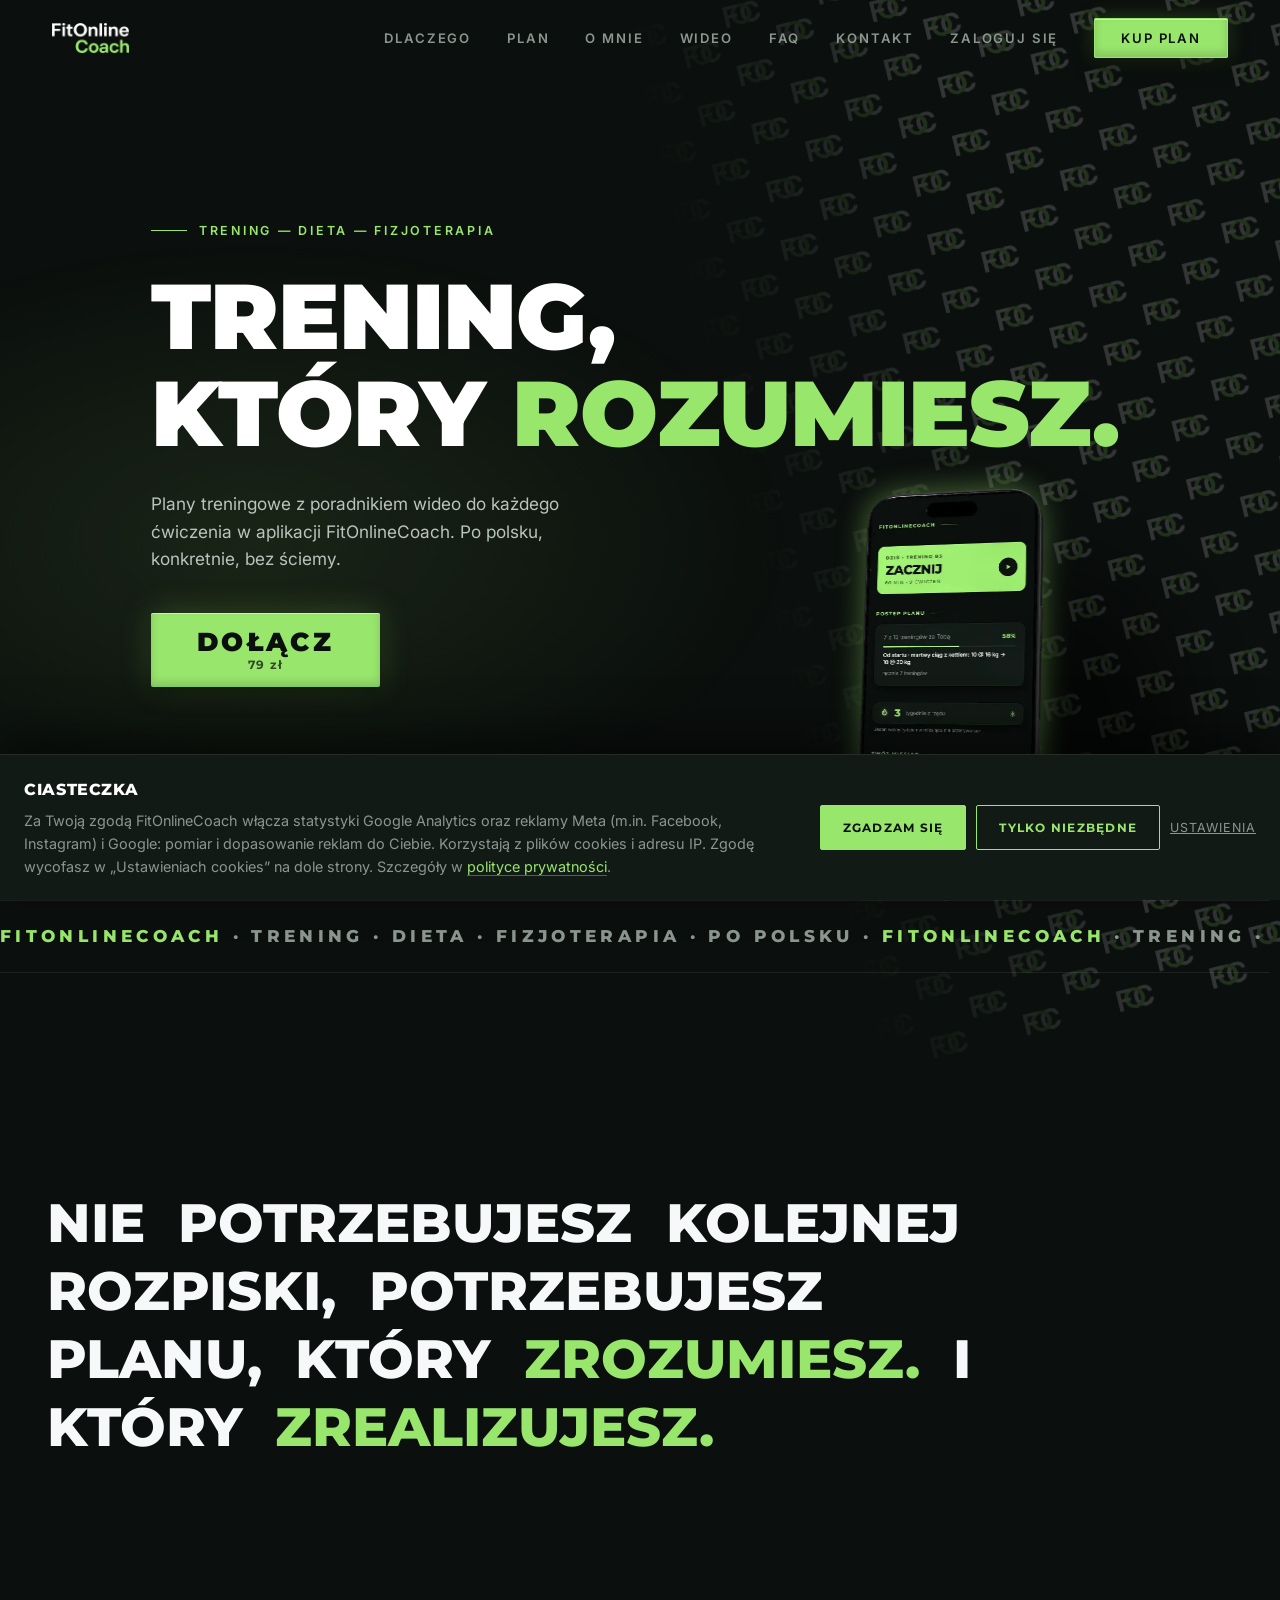
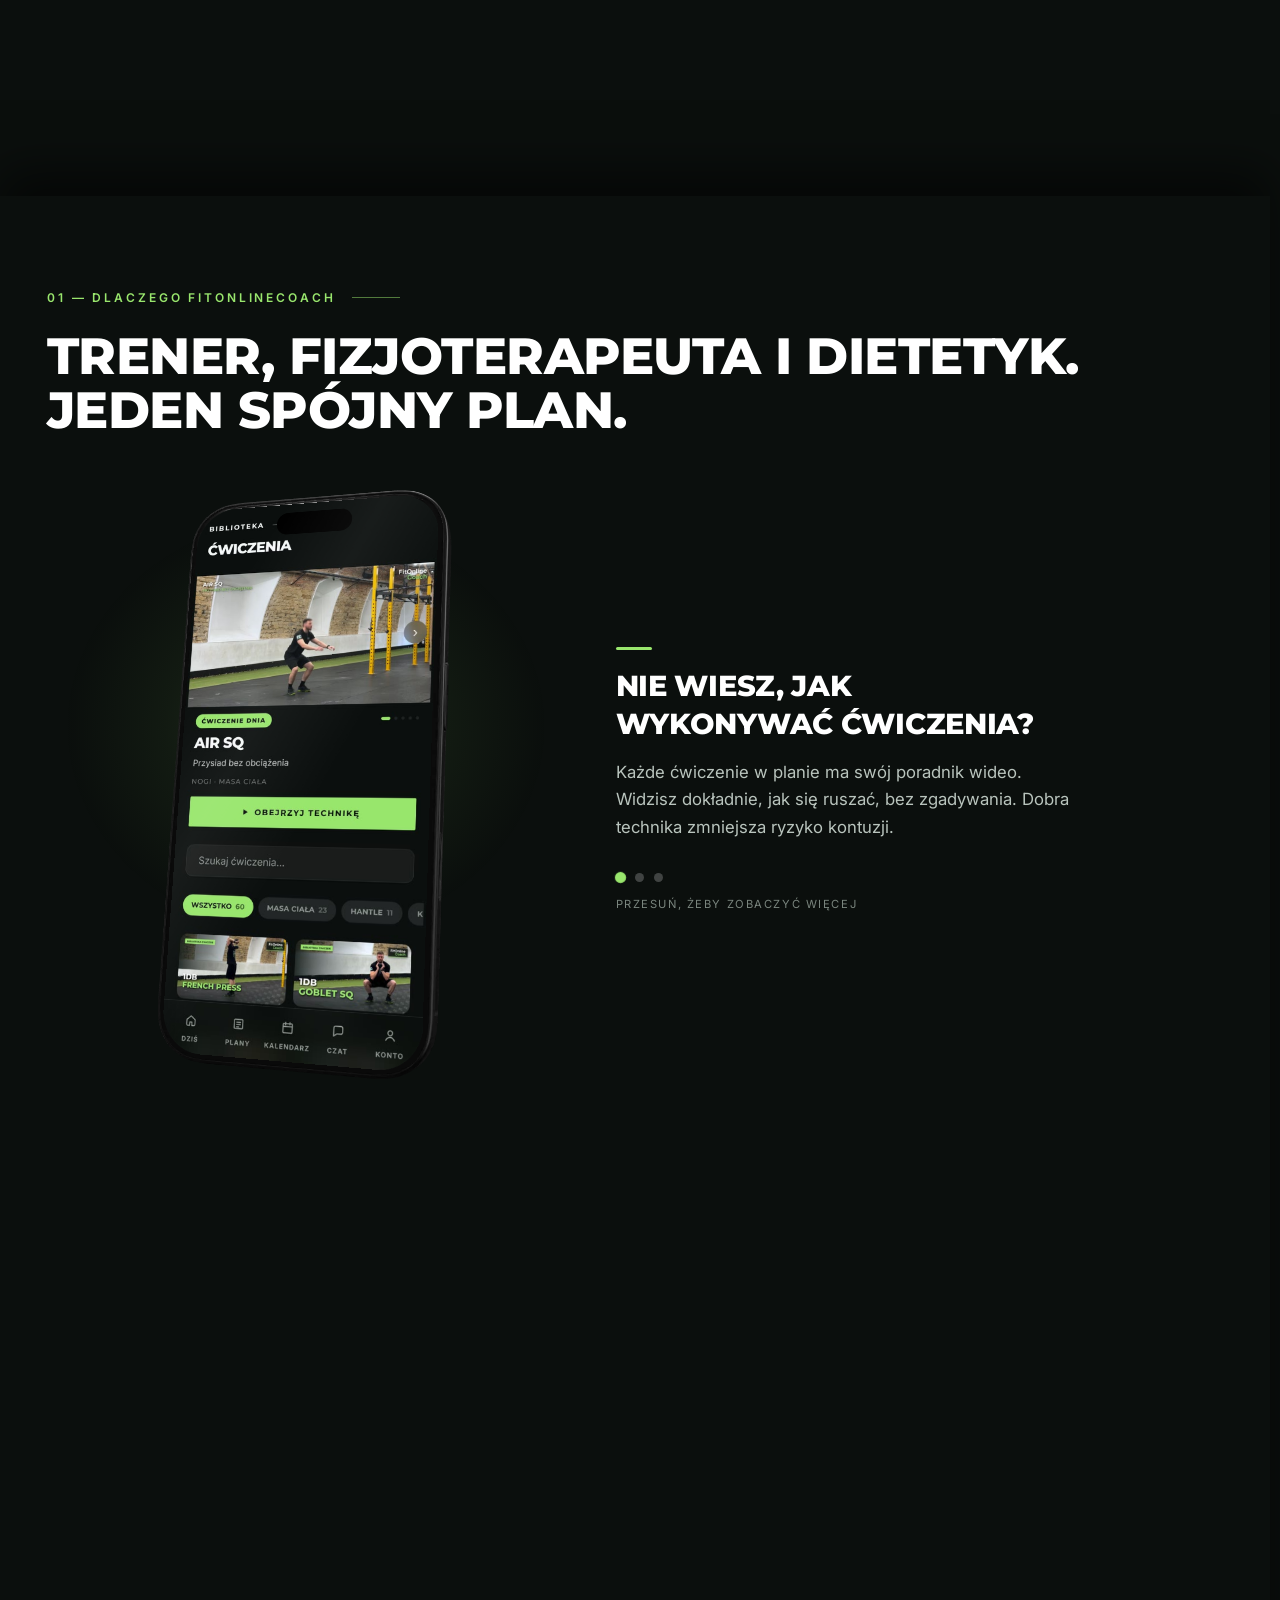
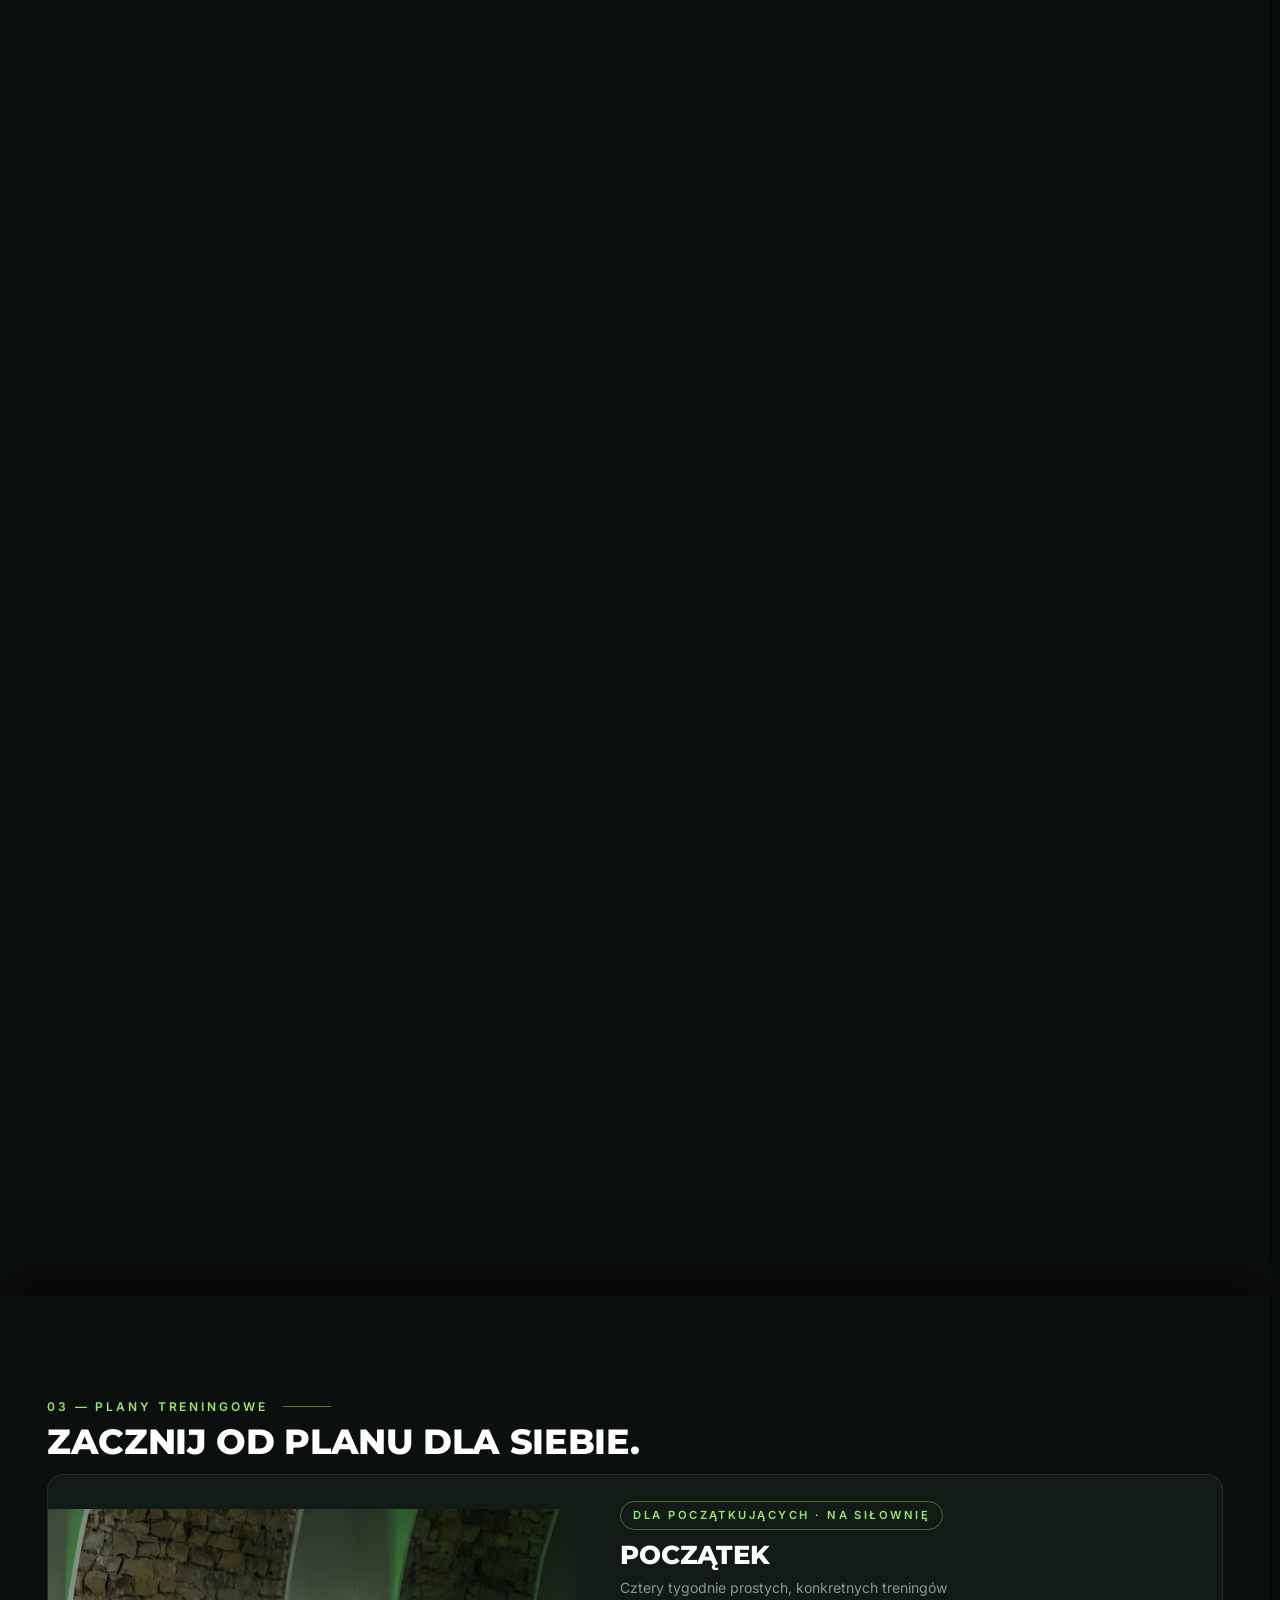
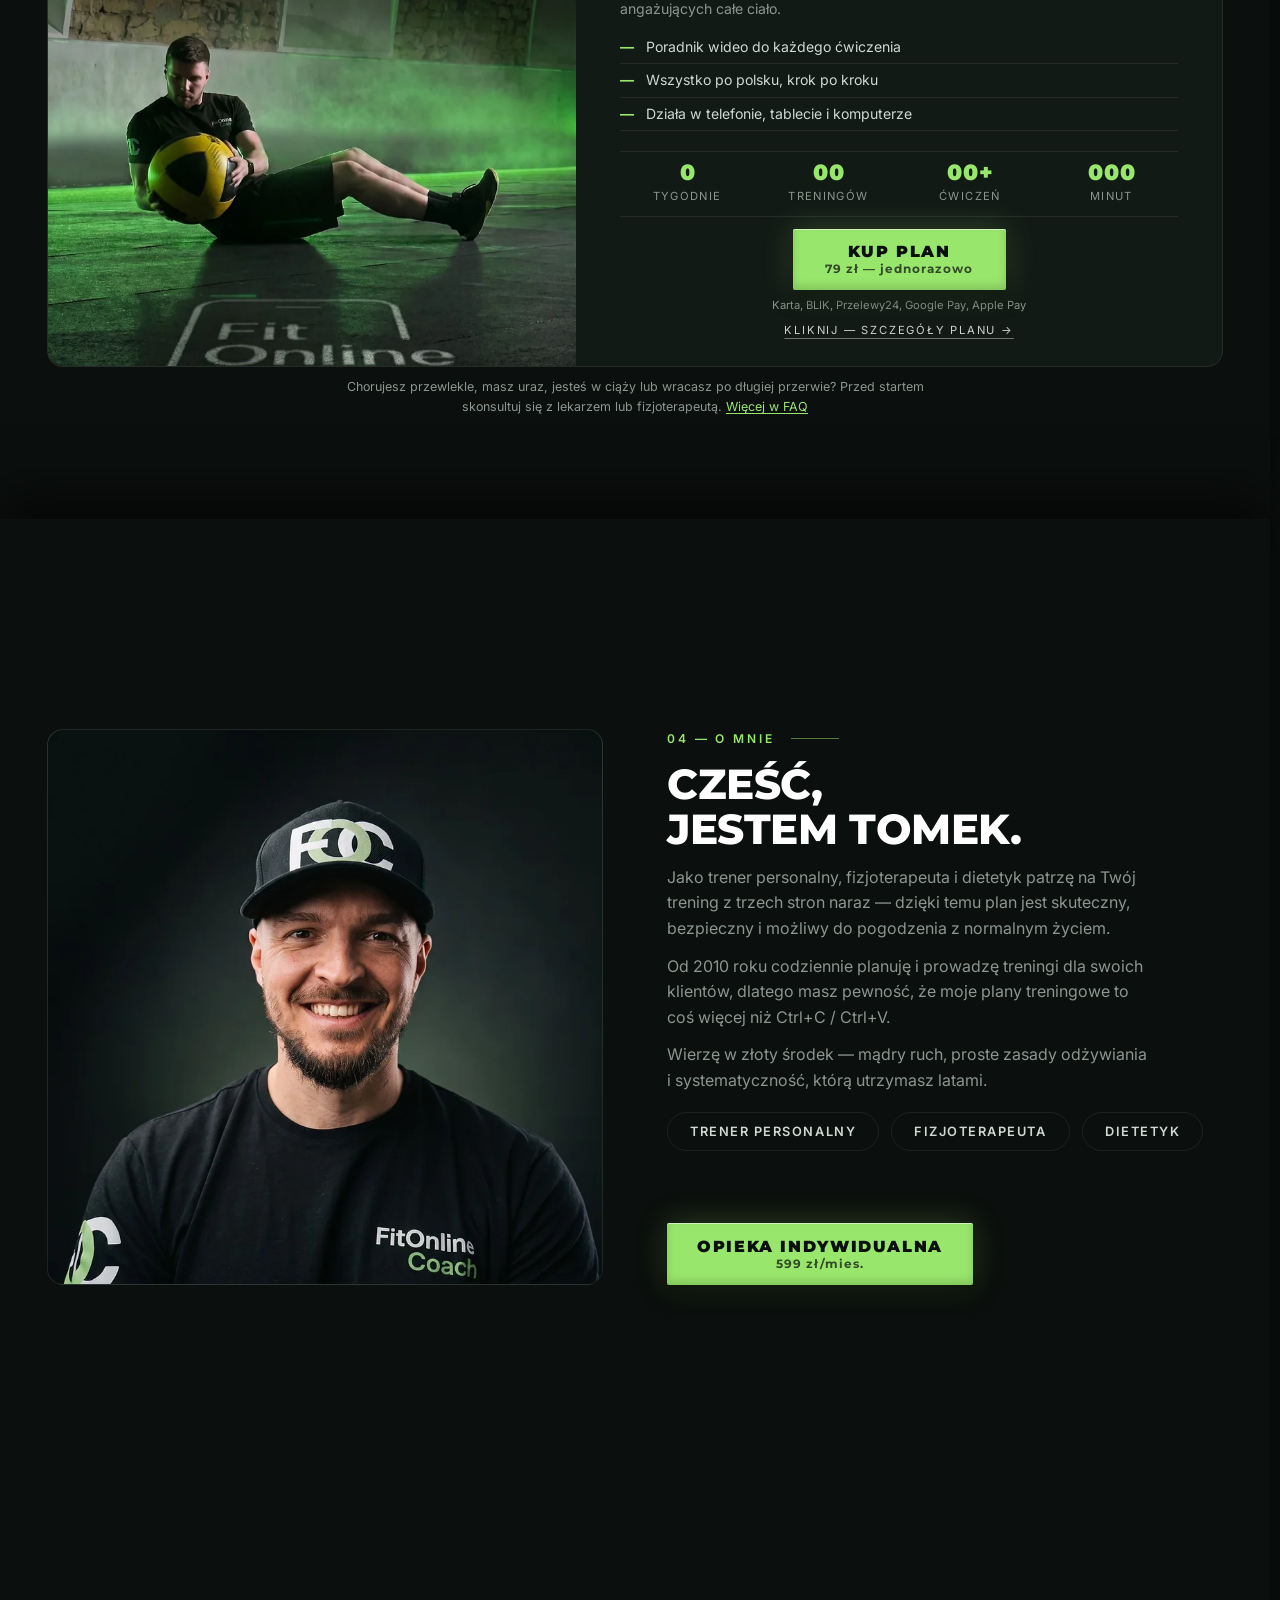
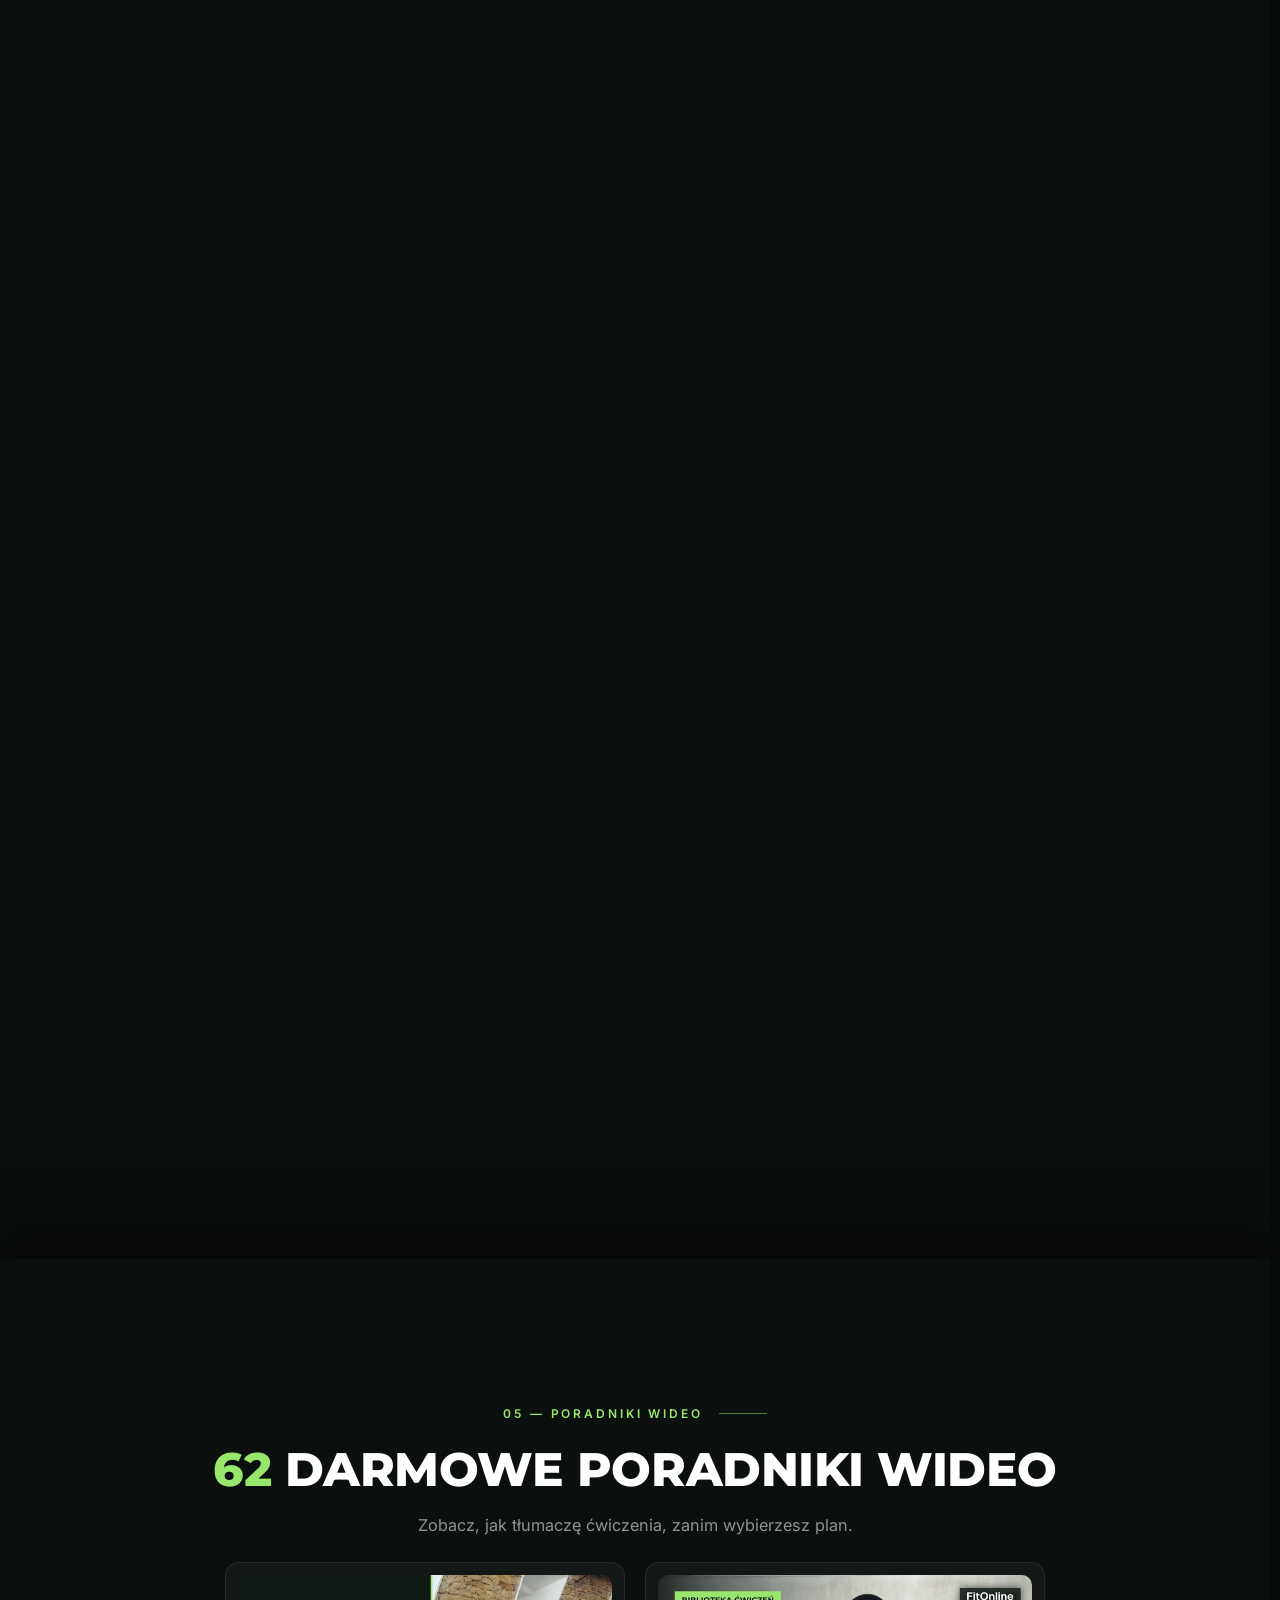
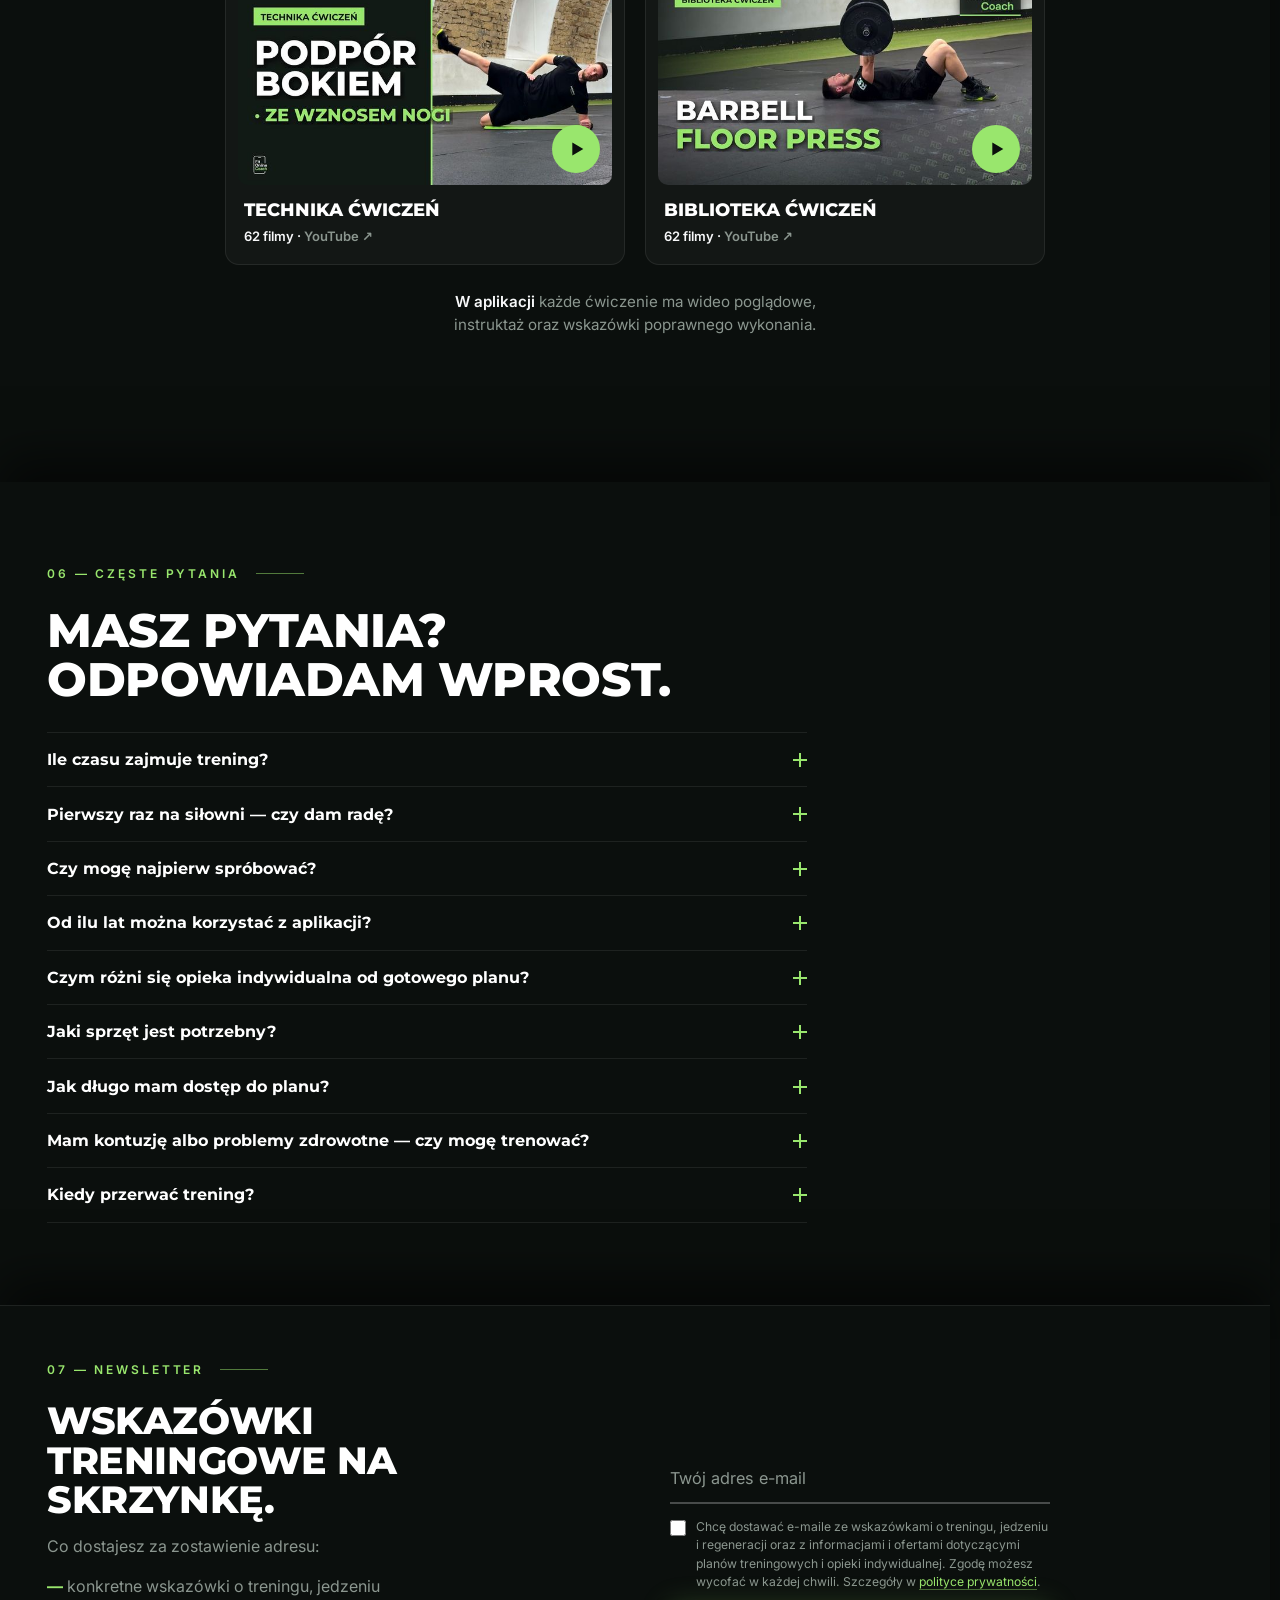
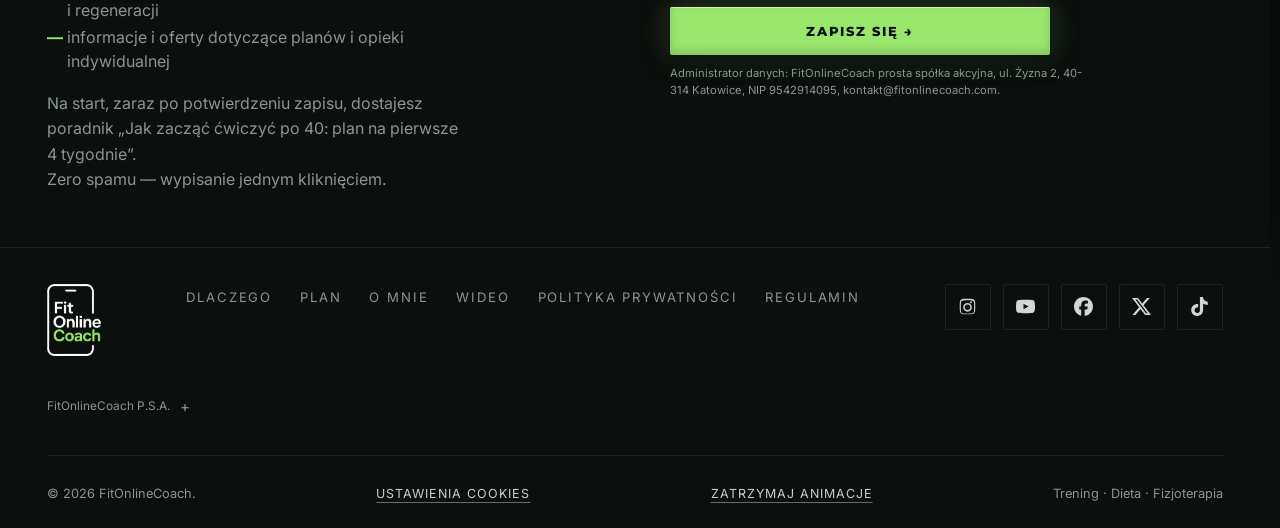
==== index.html @ 40cfc7f6 "W1+T2 (niewidoczne): lżejsze obrazy z tym samym wyglądem + okno zgód cookies dla czytników ekranu (r" ====
<!DOCTYPE html>
<html lang="pl">
<head>
<meta charset="UTF-8">
<meta name="viewport" content="width=device-width, initial-scale=1.0">
<style id="ochronaRamki">html{display:none}</style>
<noscript><style>html{display:block}.rv,.stp{opacity:1!important;transform:none!important}</style></noscript>
<script>
  (function () {
    if (self === top) {
      var s = document.getElementById('ochronaRamki');
      if (s) s.parentNode.removeChild(s);
      return;
    }
    try { top.location = self.location; } catch (e) {   }
  })();
</script>
<script>
  window.FOC_MARKETING = {
    metaPixelId: '2669627443493048',
    googleAdsId: 'AW-18548540062',
    ga4Id: 'G-KMY9H2GVKM',
    adsKonwersje: { poczatek: '', indywidualny: '', dolacz: '' }
  };
  window.FOC_NEWSLETTER = { action: 'https://assets.mailerlite.com/jsonp/796687/forms/194586683979597714/subscribe' };
  window.dataLayer = window.dataLayer || [];
  function gtag() { dataLayer.push(arguments); }
  gtag('consent', 'default', {
    ad_storage: 'denied', ad_user_data: 'denied', ad_personalization: 'denied',
    analytics_storage: 'denied', functionality_storage: 'granted', security_storage: 'granted',
    wait_for_update: 500
  });
</script>

<script>
  window.FOC_3D = !/[?&]3d=0(&|$)/.test(location.search);
</script>
<title>Plany treningowe online z wideo po polsku — FitOnlineCoach</title>
<meta name="description" content="Plany treningowe online z wideo po polsku — FitOnlineCoach - Trening, dieta, fizjoterapia. Trening do domu i na siłownię. Dla początkujących i średnio zaawansowanych.">

<link rel="canonical" href="https://fitonlinecoach.com/">
<meta name="robots" content="index, follow">
<meta name="theme-color" content="#121A16">
<meta name="author" content="Tomasz Wiesner">

<meta property="og:type" content="website">
<meta property="og:site_name" content="FitOnlineCoach">
<meta property="og:locale" content="pl_PL">
<meta property="og:url" content="https://fitonlinecoach.com/">
<meta property="og:title" content="FitOnlineCoach — trening, który rozumiesz">
<meta property="og:description" content="Plany treningowe online z wideo po polsku — FitOnlineCoach - Trening, dieta, fizjoterapia. Trening do domu i na siłownię. Dla początkujących i średnio zaawansowanych.">
<meta property="og:image" content="https://fitonlinecoach.com/assets/og-image.jpg">
<meta property="og:image:width" content="1200">
<meta property="og:image:height" content="630">
<meta property="og:image:alt" content="FitOnlineCoach — plany treningowe z poradnikiem wideo">

<meta name="twitter:card" content="summary_large_image">
<meta name="twitter:title" content="FitOnlineCoach — trening, który rozumiesz">
<meta name="twitter:description" content="Plany treningowe online z wideo po polsku — FitOnlineCoach - Trening, dieta, fizjoterapia. Trening do domu i na siłownię. Dla początkujących i średnio zaawansowanych.">
<meta name="twitter:image" content="https://fitonlinecoach.com/assets/og-image.jpg">

<link rel="preload" href="assets/fonts/Montserrat-VF.woff2" as="font" type="font/woff2" crossorigin>
<link rel="preload" href="assets/fonts/Inter-VF.woff2" as="font" type="font/woff2" crossorigin>
<link rel="icon" type="image/png" sizes="32x32" href="assets/favicon-32.png">
<link rel="icon" type="image/png" sizes="16x16" href="assets/favicon-16.png">
<link rel="icon" type="image/png" sizes="48x48" href="assets/favicon-48.png">
<link rel="apple-touch-icon" sizes="180x180" href="assets/apple-touch-icon-180.png">
<style>
  @font-face{font-family:'Montserrat';src:url('assets/fonts/Montserrat-VF.woff2') format('woff2');
    font-weight:100 900;font-style:normal;font-display:swap}
  @font-face{font-family:'Inter';src:url('assets/fonts/Inter-VF.woff2') format('woff2');
    font-weight:100 900;font-style:normal;font-display:swap}
  :root{
    --lime:#99E66D;
    --black:#0B0F0D;
    --graphite:#121A16;
    --graphite-2:#1B2620;
    --line:rgba(255,255,255,.08);
    --text:#F7F8F9;
    --muted:#8B968F;
  }
  *{margin:0;padding:0;box-sizing:border-box}
  html{scroll-behavior:smooth}
  body{font-family:'Inter',system-ui,sans-serif;background:var(--black);color:var(--text);line-height:1.6;overflow-x:hidden}
  ::selection{background:var(--lime);color:var(--black)}
  ::-webkit-scrollbar{width:10px}
  ::-webkit-scrollbar-track{background:var(--black)}
  ::-webkit-scrollbar-thumb{background:var(--graphite-2);border-radius:99px}
  ::-webkit-scrollbar-thumb:hover{background:var(--lime)}
  h1,h2,h3{font-family:'Montserrat',sans-serif;font-weight:800;line-height:1.05;text-transform:uppercase;letter-spacing:-.01em}
  img,video{max-width:100%;display:block}
  img{height:auto}
  a{color:inherit;text-decoration:none}
  :focus-visible{outline:2px solid var(--lime);outline-offset:3px}
  main:focus{outline:none}
  .wrap{max-width:1240px;margin:0 auto;padding:0 32px}


  .cc{position:fixed;left:0;right:0;bottom:0;z-index:1100;background:var(--graphite);
    border-top:1px solid var(--line);padding:22px 24px;display:none;
    max-height:88vh;overflow-y:auto;-webkit-overflow-scrolling:touch;overscroll-behavior:contain;
    box-shadow:0 -18px 50px rgba(0,0,0,.5)}
  .cc.show{display:block;animation:fadeUp .45s forwards}
  .cc-in{max-width:1240px;margin:0 auto;display:flex;gap:26px;align-items:center;flex-wrap:wrap}
  .cc-txt{flex:1 1 420px;min-width:0}
  .cc-txt b{display:block;font-family:'Montserrat',sans-serif;font-weight:800;font-size:1rem;
    text-transform:uppercase;letter-spacing:.04em;color:#fff;margin-bottom:6px}
  .cc-txt p{color:var(--muted);font-size:.9rem;line-height:1.6;margin:0}
  .cc-txt a{color:var(--lime);border-bottom:1px solid rgba(153,230,109,.4)}
  .cc-btns{display:flex;gap:10px;flex-wrap:wrap;align-items:center}
  .cc-btn{font-family:'Montserrat',sans-serif;font-weight:700;font-size:.78rem;letter-spacing:.1em;
    text-transform:uppercase;padding:14px 22px;border-radius:2px;cursor:pointer;border:1px solid var(--lime);
    background:transparent;color:var(--lime);transition:.2s;white-space:nowrap}
  .cc-btn:hover{background:rgba(153,230,109,.12)}
  .cc-btn.primary{background:var(--lime);color:var(--black)}
  .cc-btn.primary:hover{box-shadow:0 0 24px rgba(153,230,109,.4)}
  .cc-link{background:none;border:0;color:var(--muted);font-family:inherit;font-size:.78rem;
    letter-spacing:.08em;text-transform:uppercase;cursor:pointer;text-decoration:underline}
  .cc-link:hover{color:var(--lime)}
  #ccReopen,#ccSettings,#ruchBtn{padding-block:15px;margin-block:-15px}
  .cc-opts{display:none;width:100%;border-top:1px solid var(--line);margin-top:18px;padding-top:18px;gap:14px;
    flex-direction:column}
  .cc-opts.show{display:flex}
  .cc-opt{display:flex;gap:14px;align-items:flex-start}
  .cc-opt[hidden]{display:none}
  .cc-opt input{flex:0 0 auto;margin-top:4px;width:18px;height:18px;accent-color:var(--lime);cursor:pointer}
  .cc-opt label{cursor:pointer}
  .cc-opt b{display:block;font-size:.85rem;color:#fff;font-weight:600;margin-bottom:2px}
  .cc-opt span{font-size:.82rem;color:var(--muted);line-height:1.5}
  .cc-opt.locked input{opacity:.5;cursor:not-allowed}
  .cc-opt a{display:inline-block;padding:13px 0;margin:-13px 0;color:var(--lime);text-decoration:underline;text-underline-offset:3px}
  @media(max-width:700px){
    .cc{top:76px;bottom:auto;padding:14px 16px 18px;max-height:calc(70vh - 76px);max-height:calc(70svh - 76px);
      border-top:0;border-bottom:1px solid var(--line);box-shadow:0 18px 50px rgba(0,0,0,.5)}
    .cc:has(.cc-opts.show){max-height:calc(100vh - 76px);max-height:calc(100svh - 76px)}
    .cc-in{gap:12px}
    .cc-txt b{float:left;font-size:.9rem;line-height:1.6;margin:0 .45em 0 0}
    .cc-txt a{border-bottom:0;text-decoration:underline;text-decoration-color:rgba(153,230,109,.4);text-underline-offset:3px;
      padding:13px 0;margin:-13px 0}
    .cc-btns{width:100%;gap:0 8px;align-items:stretch}
    .cc-btn{flex:1 1 0;min-width:0;min-height:44px;padding:14px 6px;letter-spacing:.05em;white-space:normal;text-align:center}
    .cc-in > .cc-btns::after{content:'';flex:0 0 100%;order:1}
    #ccSettings{order:2;padding:11px 0 18px;margin:0 0 -18px}
    .cc-opts > .cc-btns{position:sticky;bottom:-18px;background:var(--graphite);padding:12px 0 18px;margin:-12px 0 -18px}
    .cc-in:has(.cc-opts:not(.show)) > .cc-btns{position:sticky;bottom:-18px;background:var(--graphite);padding:12px 0 18px;margin:-12px 0 -18px}
  }

  .progress{position:fixed;top:0;left:0;height:3px;width:0;background:var(--lime);z-index:100;box-shadow:0 0 12px rgba(153,230,109,.6)}
  @supports (animation-timeline:scroll()){.progress{animation:pasek linear both;animation-timeline:scroll(root)}}
  @keyframes pasek{from{width:0}to{width:100%}}

  header{position:fixed;top:0;left:0;right:0;z-index:90;transition:.35s;border-bottom:1px solid transparent}
  header.scrolled{background:rgba(7,9,8,.82);border-bottom-color:var(--line)}
  header::before{content:"";position:absolute;inset:0;z-index:-1;pointer-events:none;transition:inherit}
  header.scrolled::before{backdrop-filter:blur(14px);-webkit-backdrop-filter:blur(14px)}
  nav{display:flex;align-items:center;justify-content:space-between;height:76px}
  .logo img{height:30px;width:auto}
  .nav-links{display:flex;gap:36px;align-items:center;list-style:none}
  .nav-links a{font-size:.82rem;font-weight:600;letter-spacing:.14em;text-transform:uppercase;color:var(--muted);transition:.2s}
  .nav-links a:hover{color:var(--lime)}
  .nav-cta{background:var(--lime);border:1px solid var(--lime);color:var(--black)!important;padding:11px 26px;border-radius:2px;transition:.25s!important}
  .nav-cta:hover{background:var(--lime);color:var(--black)!important}
  @media(min-width:981px) and (max-width:1100px){.nav-links{gap:20px}}
  .burger{display:none;background:none;border:0;cursor:pointer;padding:8px;z-index:95}
  .burger span{display:block;width:26px;height:2px;background:#fff;margin:6px 0;transition:.3s}
  .burger.open span:nth-child(1){transform:translateY(8px) rotate(45deg)}
  .burger.open span:nth-child(2){opacity:0}
  .burger.open span:nth-child(3){transform:translateY(-8px) rotate(-45deg)}
  .logo,.burger,.nav-links a,.foot-links a,.faq-item summary{position:relative}
  .logo::before,.burger::before,.nav-links a::before,.foot-links a::before,.faq-item summary::before{content:"";position:absolute;
    inset:calc(50% - 23px)}
  .faq-item summary::before{z-index:1}

  .hero{position:relative;height:100vh;min-height:640px;display:flex;align-items:center;overflow:hidden}
  @media(min-width:981px) and (max-height:700px){
    .hero{height:auto;min-height:100vh;align-items:flex-start;padding-top:88px;padding-bottom:96px}
  }
  .hero::after{content:"";position:absolute;inset:0;z-index:1;
    background:radial-gradient(900px 500px at 20% 60%,rgba(153,230,109,.10),transparent 60%)}
  .hero-content{position:relative;z-index:2;will-change:transform,opacity}
  .hero-phone{position:absolute;left:0;top:0;z-index:1;pointer-events:none;will-change:transform;transform-origin:0 0}
  @supports (animation-timeline: scroll()) and (animation-range: 0px 1px) {
    @media (prefers-reduced-motion: no-preference) {
      .hero-phone.hp-css{animation-name:hpRuch;animation-timing-function:linear;animation-fill-mode:both;
        animation-timeline:scroll(root block);animation-range:0px var(--hp-droga)}
    }
  }
  .hero-phone::before{content:"";position:absolute;left:var(--pcx);top:var(--pcy);z-index:-1;
    width:calc(var(--pw) * 2.38);height:calc(var(--ph) * 1.32);transform:translate(-34%,-42%);border-radius:50%;
    pointer-events:none;opacity:var(--cien-tlo,0);
    background:radial-gradient(ellipse 50% 50% at 56% 52%,rgba(0,0,0,.98) 0%,rgba(0,0,0,.86) 30%,rgba(0,0,0,.58) 52%,rgba(0,0,0,.22) 72%,rgba(0,0,0,0) 88%);
    filter:blur(calc(var(--ph) * .049))}
  .hero-phone picture{display:contents}
  .hero-phone .fon-still,.hero-phone .gl3d{position:absolute;left:0;top:0;width:100%;height:100%;pointer-events:none}
  .hero-phone{--blask-img:linear-gradient(transparent,transparent)}
  .hero-phone .fon-blask{position:absolute;inset:0;pointer-events:none;filter:blur(calc(var(--blask,30px) / 2));opacity:0;transition:opacity .25s}
  .hero-phone .fon-blask i{position:absolute;inset:0;background:rgba(153,230,109,.42);
    -webkit-mask:var(--blask-img) center/100% 100% no-repeat;mask:var(--blask-img) center/100% 100% no-repeat}
  .hero-phone.blask-on .fon-blask{opacity:1}
  .hero-phone.gl-hero .fon-blask{opacity:0;transition:opacity 0s .2s}
  .hero-phone .fon-still{opacity:0}
  .hero-phone.blask-on .fon-still{opacity:1;transition:opacity .25s}
  .hero-phone .gl3d{opacity:0;transition:opacity .2s;filter:drop-shadow(0 0 var(--blask,30px) rgba(153,230,109,.42))}
  .hero-phone.gl-hero .gl3d{opacity:1}
  .hero-phone.gl-hero .fon-still{opacity:0;transition:opacity 0s .2s}
  .hero .eyebrow{display:inline-flex;align-items:center;gap:12px;font-size:.78rem;font-weight:600;
    letter-spacing:.22em;text-transform:uppercase;color:var(--lime);margin-bottom:28px;
    opacity:0;animation:fadeUp .8s .2s forwards}
  .hero .eyebrow::before{content:"";width:36px;height:1px;background:var(--lime)}
  .hero h1{font-size:clamp(2.6rem,7.2vw,6rem);font-weight:900;color:#fff;margin-bottom:28px}
  @media(max-width:400px){
    .hero h1{font-size:clamp(1.9rem,9.6vw,2.6rem)}
    .hero-content{min-width:0}
  }
  .hero h1 .w{display:inline-block;opacity:0;transform:translateY(40px);animation:wordUp .7s forwards}
  .hero h1 .outline{color:var(--lime)}
  .lead-omin{display:none}
  .hero p.lead{max-width:480px;color:#B9C4BD;font-size:1.08rem;margin-bottom:40px;
    opacity:0;animation:fadeUp .8s .3s forwards}
  .hero-actions{display:flex;flex-direction:column;align-items:flex-start;gap:0;
    opacity:0;animation:fadeUp .8s .45s forwards}
  @keyframes wordUp{to{opacity:1;transform:translateY(0)}}
  @keyframes fadeUp{from{opacity:0;transform:translateY(24px)}to{opacity:1;transform:translateY(0)}}
  .btn{display:inline-block;font-family:'Montserrat',sans-serif;font-weight:700;font-size:.85rem;
    letter-spacing:.12em;text-transform:uppercase;padding:18px 40px;border-radius:2px;cursor:pointer;transition:.25s;border:0}
  .btn-lime,.zapis button,.nav-cta{background:var(--lime);color:var(--black);-webkit-tap-highlight-color:transparent;
    --cien-w:inset 0 1px 0 rgba(255,255,255,.55),inset 0 -4px 8px rgba(11,15,13,.16);
    --poswiata:0 0 30px rgba(153,230,109,.26);--poswiata-hover:0 0 52px rgba(153,230,109,.36);
    --cien-z:0 8px 18px rgba(0,0,0,.5),var(--poswiata);box-shadow:var(--cien-w),var(--cien-z)}
  .nav-cta{--poswiata:0 0 20px rgba(153,230,109,.26);--poswiata-hover:0 0 34px rgba(153,230,109,.36)}
  @media (hover:hover) and (pointer:fine){
    .btn-lime:hover,.zapis button:hover,.nav-cta:hover{--cien-w:inset 0 1px 0 rgba(255,255,255,.6),inset 0 -4px 8px rgba(11,15,13,.16);
      --cien-z:0 12px 24px rgba(0,0,0,.55),var(--poswiata-hover)}
  }
  .btn-lime:active,.zapis button:active,.nav-cta:active{--cien-w:inset 0 1px 0 rgba(255,255,255,.3),inset 0 -1px 3px rgba(11,15,13,.28);
    --cien-z:0 3px 8px rgba(0,0,0,.45)}
  .btn-lime:focus-visible,.zapis button:focus-visible,.nav-cta:focus-visible{outline-color:#f7f8f9}
  @media (prefers-reduced-motion:no-preference){
    @media (hover:hover) and (pointer:fine){.btn-lime:hover,.zapis button:hover,.nav-cta:hover{translate:0 -2px}}
    .btn-lime:active,.zapis button:active,.nav-cta:active{translate:0 1px}
  }
  .btn-lime.rv{transition:opacity .9s cubic-bezier(.16,1,.3,1),transform .9s cubic-bezier(.16,1,.3,1),translate .25s,box-shadow .25s,background-color .25s}
  .btn-lime.rv4{transition-delay:.36s,.36s,0s,0s,0s}
  @supports (animation-timeline:scroll()){html.panele main > :not(:first-child) .btn-lime.rv{transition:translate .25s,box-shadow .25s,background-color .25s}}

  @keyframes obwPrzebieg{0%{opacity:0;transform:translate(-50%,-50%) rotate(0deg)}12%,88%{opacity:1}100%{opacity:0;transform:translate(-50%,-50%) rotate(360deg)}}
  @keyframes obwTwarz{0%,100%{opacity:0}12%,88%{opacity:1}}
  .obw{position:relative;overflow:hidden;isolation:isolate;--obw-pas:1px;--obw-rozmycie:1.5px;
    --obw-swiatlo:conic-gradient(rgba(153,230,109,0) 0deg 250deg,rgba(214,247,193,.7) 320deg,rgba(255,255,255,.92) 348deg,rgba(153,230,109,0) 360deg)}
  .obw::before,.obw::after{content:"";position:absolute;pointer-events:none;opacity:0}
  .obw::before{z-index:-2;left:50%;top:50%;width:200%;aspect-ratio:1;transform:translate(-50%,-50%);
    background:var(--obw-swiatlo);filter:blur(var(--obw-rozmycie))}
  .obw::after{z-index:-1;inset:var(--obw-pas);border-radius:1px;background:var(--lime);box-shadow:inset 0 -4px 8px rgba(11,15,13,.16)}
  .obw.disabled::before,.obw.disabled::after{display:none}
  @media (prefers-reduced-motion:no-preference) and (hover:hover) and (pointer:fine){
    html:not(:has(.cc.show)) .obw:hover::before{animation:obwPrzebieg 2.2s cubic-bezier(.4,0,.2,1) 1}
    html:not(:has(.cc.show)) .obw:hover::after{animation:obwTwarz 2.2s linear 1}
  }

  .plan-hint,.om-wiecej,#ccReopen,#ruchBtn{color:rgba(247,248,249,.82);text-decoration:underline;text-decoration-color:rgba(247,248,249,.4);
    text-decoration-thickness:1px;text-underline-offset:4px;cursor:pointer;transition:color .2s,text-decoration-color .2s;-webkit-tap-highlight-color:transparent}
  @media (hover:hover) and (pointer:fine){.plan-hint:hover,.om-wiecej:hover,#ccReopen:hover,#ruchBtn:hover{color:#f7f8f9;text-decoration-color:var(--lime)}}
  .plan-hint:focus-visible,.om-wiecej:focus-visible,#ccReopen:focus-visible,#ruchBtn:focus-visible{color:#f7f8f9;text-decoration-color:var(--lime)}
  .plan-hint:active,.om-wiecej:active,#ccReopen:active,#ruchBtn:active{color:var(--lime);text-decoration-color:var(--lime)}
  .btn-join{display:inline-flex;flex-direction:column;align-items:center;justify-content:center;
    gap:5px;padding:16px 46px;line-height:1}
  .btn-join .bj-main{font-size:1.6rem;font-weight:900;letter-spacing:.13em;line-height:1}
  .btn-join .bj-sub{font-size:.72rem;font-weight:700;letter-spacing:.09em;text-transform:lowercase;
    opacity:.72;white-space:nowrap}
  .btn-care{padding:15px 30px}
  .btn-care .bj-main{font-size:1.02rem;letter-spacing:.1em}
  .btn-care .bj-sub{font-size:.72rem}
  @media(max-width:360px){
    .btn-care{padding:14px 16px}
    .btn-care .bj-main{font-size:.9rem;letter-spacing:.06em}
  }
  @media(max-width:320px){
    .btn-care{padding:13px 10px}
    .btn-care .bj-main{font-size:.78rem;letter-spacing:.02em}
    .btn-care .bj-sub{font-size:.7rem}
  }
  .cena-warunek{display:block;margin-top:10px;font-size:.78rem;line-height:1.5;color:var(--muted)}
  .kwota{white-space:nowrap}
  .price-row.na-srodku{display:grid;grid-template-columns:auto;justify-content:center;align-self:stretch}
  .scroll-cue{position:absolute;bottom:34px;left:50%;transform:translateX(-50%);z-index:2;display:flex;
    flex-direction:column;align-items:center;gap:10px;font-size:11px;letter-spacing:.3em;
    text-transform:uppercase;color:var(--muted);opacity:0;animation:fadeUp 1s 1.8s forwards}
  .scroll-cue i{width:1px;height:44px;background:linear-gradient(var(--lime),transparent);display:block;
    animation:cue 1.6s ease-in-out infinite}
  @keyframes cue{0%{transform:scaleY(0);transform-origin:top}45%{transform:scaleY(1);transform-origin:top}55%{transform:scaleY(1);transform-origin:bottom}100%{transform:scaleY(0);transform-origin:bottom}}

  .marquee{border-top:1px solid var(--line);border-bottom:1px solid var(--line);overflow:hidden;
    padding:22px 0;background:var(--black);position:relative;z-index:3}
  .marquee-track{display:flex;gap:0;width:max-content;animation:marq 40s linear infinite}
  .marquee span{font-family:'Montserrat',sans-serif;font-weight:800;font-size:1.05rem;letter-spacing:.26em;
    text-transform:uppercase;color:var(--muted);white-space:nowrap}
  .marquee span b{color:var(--lime);font-weight:800}
  @keyframes marq{to{transform:translateX(-50%)}}

  section{padding:130px 0;position:relative}
  .sec-label{display:flex;align-items:center;gap:16px;font-size:.75rem;font-weight:600;letter-spacing:.24em;
    text-transform:uppercase;color:var(--lime);margin-bottom:22px}
  .sec-label::after{content:"";flex:0 0 48px;height:1px;background:var(--lime);opacity:.5}
  h2.sec-title{font-size:clamp(1.9rem,4vw,3.2rem);color:#fff;margin-bottom:18px;max-width:720px}
  .sec-sub{color:var(--muted);max-width:520px;font-size:1.02rem}
  .center{justify-content:center;text-align:center;margin-left:auto;margin-right:auto}
  .lime{color:var(--lime)}

  .rv{opacity:0;transform:translateY(46px);transition:opacity .9s cubic-bezier(.16,1,.3,1),transform .9s cubic-bezier(.16,1,.3,1)}
  .rv.in{opacity:1;transform:none}
  .rv2{transition-delay:.12s}.rv3{transition-delay:.24s}.rv4{transition-delay:.36s}

  .manifest{padding:150px 0;position:relative;overflow:hidden}
  .topblok{position:relative;background:var(--black);isolation:isolate;overflow:hidden;overflow:clip}
  .tb-wzor{position:fixed;top:-8%;right:-12%;width:54%;height:120vh;
    background-image:url('assets/foc_kafel.png');background-size:96px 60px;background-repeat:repeat;
    transform:rotate(-14deg);opacity:.16;pointer-events:none;z-index:0;
    -webkit-mask-image:linear-gradient(90deg,transparent,#000 42%);
    mask-image:linear-gradient(90deg,transparent,#000 42%)}
  .topblok .marquee{background:transparent}
  .topblok .manifest{overflow:visible}

  .talerze{position:absolute;inset:0;z-index:3;pointer-events:none}
  @media(prefers-reduced-motion:reduce){.talerze{display:none}}
  .talerz{position:absolute;left:0;top:0;will-change:transform,opacity;opacity:0;transition:none}
  .talerze .t3d-cialo{filter:drop-shadow(0 6px 10px rgba(0,0,0,.45))}
  .talerz .t3d-napis{transition:none}
  .talerz,.talerz-3d{aspect-ratio:1}
  .talerz-3d{position:relative}
  .t3d-cialo,.t3d-napis{position:absolute;left:-4%;top:-4%;width:108%;height:108%;max-width:none;display:block}
  .t3d-napis{transform-origin:0 0;will-change:transform}
  .talerz:nth-child(1){width:118px;z-index:2}
  .talerz:nth-child(2){width:134px;z-index:2}
  .talerz:nth-child(3){width:108px;z-index:1}
  .talerze .talerz-cien,.talerze-plama{display:block;position:absolute;left:0;top:0;
    pointer-events:none;opacity:0;transition:none;z-index:0;border-radius:0}
  .talerze .talerz-cien{width:100px;height:28px;will-change:transform,opacity;
    background:radial-gradient(closest-side,rgba(0,0,0,.95),rgba(0,0,0,.55) 45%,rgba(0,0,0,0))}
  .talerze-plama{background:radial-gradient(closest-side,#17211C,rgba(23,33,28,0))}

  .manifest p{font-family:'Montserrat',sans-serif;font-weight:800;text-transform:uppercase;
    font-size:clamp(1.6rem,4.4vw,3.4rem);line-height:1.25;max-width:1000px;
    position:relative;z-index:2}
  .manifest .mw{opacity:.12;transition:opacity .35s linear;display:inline-block;margin-right:.32em}
  .manifest .mw.lit{opacity:1}
  .manifest .mw.accent{color:var(--lime)}


  html{scrollbar-gutter:stable}


  .stack{position:relative;height:300vh}
  .stack-pin{position:sticky;top:0;height:100vh;overflow:hidden}
  .stack-pin .layer{position:absolute;inset:0;display:flex;align-items:center;padding:76px 0 0}
  .layer-under{z-index:1}
  .layer-under .how-grid{align-items:center}
  .layer-under .stp{padding:30px 0}
  .layer-over{z-index:2;background:transparent}
  .door{position:absolute;top:0;bottom:0;width:51%;background:var(--black);will-change:transform}
  .door-l{left:0}
  .door-r{right:0}
  .stack-about{height:260vh}
  .stack-pin .divider{height:100%;min-height:0}
  .about-content{position:relative;z-index:2;width:100%}
  #aboutPhoto,#aboutText{will-change:transform,opacity}

  .why-content{position:relative;z-index:2;width:100%}
  .why-head{will-change:transform,opacity}

  .how{background:var(--graphite)}
  .how-grid{display:grid;grid-template-columns:1fr 1.2fr;gap:80px;align-items:start}
  .steps{display:flex;flex-direction:column}
  .stp{padding:56px 0;border-bottom:1px solid var(--line);display:grid;grid-template-columns:90px 1fr;gap:28px;
    opacity:.25;transform:translateX(24px);transition:opacity .6s,transform .6s}
  .stp:first-child{border-top:1px solid var(--line)}
  .stp.active{opacity:1;transform:none}
  .stp .n{font-family:'Montserrat',sans-serif;font-weight:900;font-size:2.4rem;color:var(--lime);line-height:1}
  .stp h3{font-size:1.3rem;color:#fff;margin-bottom:10px}
  .stp p{color:var(--muted);font-size:.97rem}

  .stp{position:relative}
  .stp{cursor:default;outline:none}
  .stp:focus-visible{outline:2px solid var(--lime);outline-offset:6px;border-radius:4px}
  .stp.jk-open{opacity:1;transform:none}
  .how-left{transition:opacity .35s ease,transform .45s cubic-bezier(.2,.9,.25,1)}

  .stp::after{content:"";position:absolute;left:0;right:0;bottom:-1px;height:1px;background:var(--lime);
    transform:scaleX(0);transform-origin:0 50%;transition:transform .6s cubic-bezier(.2,.9,.25,1)}
  .stp.jk-open::after{transform:scaleX(1)}
  .stp .n{position:relative;align-self:start;transform-origin:0 60%;transition:transform .45s cubic-bezier(.3,1.4,.5,1)}
  .stp .n::after{content:"";position:absolute;left:.04em;top:calc(100% + 10px);width:1.15em;height:3px;background:var(--lime);
    transform:scaleX(0);transform-origin:0 50%;transition:transform .4s cubic-bezier(.2,.9,.25,1) .08s}
  .stp.jk-open .n{transform:scale(1.14)}
  .stp.jk-open .n::after{transform:scaleX(1)}

  .jk-pop{position:absolute;right:calc(100% + 36px);top:var(--py,0px);z-index:20;width:clamp(380px,33vw,452px);
    padding:12px;border-radius:16px;container-type:inline-size;
    background:rgba(16,24,20,.62);backdrop-filter:blur(14px) saturate(1.25);-webkit-backdrop-filter:blur(14px) saturate(1.25);
    border:1px solid rgba(200,230,210,.22);
    box-shadow:0 40px 80px -30px rgba(0,0,0,.9),0 0 0 1px rgba(0,0,0,.3),inset 0 1px 0 rgba(255,255,255,.14);
    opacity:0;visibility:hidden;pointer-events:none;transform-origin:100% 50%;
    transform:perspective(1100px) translateX(56px) scale(.9) rotateX(0deg) rotateY(-16deg);
    transition:opacity .3s ease,transform .5s cubic-bezier(.2,.9,.25,1),visibility .3s}
  .stp.jk-open .jk-pop{opacity:1;visibility:visible;pointer-events:auto;
    transform:perspective(1100px) translateX(0) scale(1) rotateX(var(--rx,0deg)) rotateY(var(--ry,0deg))}
  .jk-pop::after{content:"";position:absolute;left:100%;top:0;bottom:0;width:40px}
  .jk-pop::before{content:"";position:absolute;left:100%;top:var(--cy,50%);width:36px;height:1px;
    background:linear-gradient(90deg,var(--lime),rgba(153,230,109,.25));transform:scaleX(0);transform-origin:100% 50%;
    transition:transform .3s ease}
  .stp.jk-open .jk-pop::before{transform:scaleX(1);transition-delay:.18s}

  .jk-scene{display:block;-webkit-tap-highlight-color:transparent;position:relative;width:100%;aspect-ratio:34/30;font-size:calc(100cqw / 34);border-radius:11px;overflow:hidden;
    background:radial-gradient(70% 55% at 85% 0%,rgba(153,230,109,.09),transparent 70%),linear-gradient(160deg,#0f1713,#080b0a);
    line-height:1.25;text-transform:none;letter-spacing:0}
  .jk-scene *{position:absolute}
  .jk-scene .jk-fl *{position:static}


  .jk-s1 .jk-bar{left:0;right:0;top:0;height:2.4em;background:#141c18;border-bottom:1px solid rgba(255,255,255,.05)}
  .jk-s1 .jk-bar i{top:.9em;width:.6em;height:.6em;border-radius:50%;background:#34413a}
  .jk-s1 .jk-bar i:nth-child(2){left:1.9em}.jk-s1 .jk-bar i:nth-child(1){left:1em}.jk-s1 .jk-bar i:nth-child(3){left:2.8em}
  .jk-s1 .jk-bar span{left:11em;right:11em;top:.3em;height:1.9em;border-radius:.95em;background:#0b110e;color:#7d8a83;
    font-size:max(.8em,11px);line-height:1.9em;text-align:center}
  .jk-s1 .jk-card{left:1.6em;right:1.6em;top:3.8em;height:17.6em;border-radius:1.2em;background:#131b17;overflow:hidden;
    box-shadow:inset 0 0 0 1px rgba(255,255,255,.07),0 1.6em 3em -1.6em rgba(0,0,0,.8)}
  .jk-s1 .jk-card img{left:0;top:0;width:13.2em;height:100%;object-fit:cover;object-position:50% 30%}
  .jk-s1 .jk-d{left:14.6em;right:1.4em;top:1.3em;bottom:1.4em}
  .jk-s1 .jk-ey{font-size:max(.85em,11px);font-weight:700;letter-spacing:.18em;text-transform:uppercase;color:var(--lime)}
  .jk-s1 .jk-t{font-family:'Montserrat',sans-serif;font-weight:800;font-size:1.9em;line-height:1.05;color:#fff;text-transform:uppercase;margin-top:.2em}
  .jk-s1 .jk-m{font-size:max(1em,11px);color:var(--muted);margin-top:.45em;line-height:1.35}
  .jk-s1 .jk-pr{font-family:'Montserrat',sans-serif;font-weight:900;font-size:2.3em;color:#fff;line-height:1;margin-top:.3em;white-space:nowrap}
  .jk-s1 .jk-pr small{font-family:'Inter',sans-serif;font-size:max(.42em,11px);font-weight:600;color:var(--muted);letter-spacing:.02em;margin-left:.4em}
  .jk-s1 .jk-btn{left:0;right:0;bottom:0;height:2.9em;border-radius:2px;background:var(--lime);color:#0B0F0D;
    font-family:'Montserrat',sans-serif;font-weight:800;font-size:1.05em;letter-spacing:.14em;text-transform:uppercase;
    display:flex;align-items:center;justify-content:center}
  .jk-s1 .jk-toast{left:1.6em;right:1.6em;top:23.4em;height:5.2em;border-radius:1.2em;background:rgba(153,230,109,.08);
    box-shadow:inset 0 0 0 1px rgba(153,230,109,.34)}
  .jk-s1 .jk-ok{left:1.2em;top:1.1em;width:3em;height:3em;border-radius:50%;background:var(--lime)}
  .jk-s1 .jk-ok svg{left:.7em;top:.8em;width:1.6em;height:1.4em;overflow:visible}
  .jk-s1 .jk-ok path{fill:none;stroke:#0B0F0D;stroke-width:3;stroke-linecap:round;stroke-linejoin:round;stroke-dasharray:1;stroke-dashoffset:0}
  .jk-s1 .jk-tt{left:5.4em;top:1em;right:1em}
  .jk-s1 .jk-tt b{display:block;font-family:'Montserrat',sans-serif;font-weight:800;font-size:1.45em;color:#fff;line-height:1.15;text-transform:uppercase;letter-spacing:.01em}
  .jk-s1 .jk-tt span{display:block;font-size:max(1em,11px);color:#B9C4BD;margin-top:.15em}
  .jk-s1 .jk-btn::before{content:"";position:absolute;left:58%;top:50%;width:1.8em;height:1.8em;margin:-.9em 0 0 -.9em;border-radius:50%;
    background:rgba(110,118,114,.75);box-shadow:0 0 0 1px rgba(255,255,255,.55);opacity:0;pointer-events:none}
  .jk-s1 .jk-btn::after{content:"";position:absolute;inset:0;border-radius:2px;box-shadow:0 0 0 .7em rgba(153,230,109,.28);opacity:0}

  .stp.jk-play .jk-s1 .jk-card{animation:a1card .6s cubic-bezier(.2,.9,.25,1) both}
  .stp.jk-play .jk-s1 .jk-btn::before{animation:a1tap 3.4s ease-out .3s both}
  .stp.jk-play .jk-s1 .jk-btn{animation:a1btn 3.4s ease-out .3s both}
  .stp.jk-play .jk-s1 .jk-btn::after{animation:a1ring 3.4s ease-out .3s both}
  .stp.jk-play .jk-s1 .jk-toast{animation:a1toast 2.6s cubic-bezier(.2,.9,.25,1) both}
  .stp.jk-play .jk-s1 .jk-tt{animation:a1tt .45s cubic-bezier(.2,.9,.25,1) 2.15s both}
  .stp.jk-play .jk-s1 .jk-ok{animation:aPop .5s cubic-bezier(.3,1.4,.5,1) 2.15s both}
  .stp.jk-play .jk-s1 .jk-ok path{animation:aDraw .4s ease-out 2.4s both}
  @keyframes a1card{from{opacity:0;transform:translateY(1.2em)}}
  @keyframes a1btn{0%,44%{transform:none}50%{transform:scale(.95)}64%,100%{transform:none}}
  @keyframes a1ring{0%,44%{opacity:0;transform:scale(.92)}50%{opacity:1;transform:scale(1)}66%,100%{opacity:0;transform:scale(1.18)}}
  @keyframes a1toast{0%{opacity:0;transform:translateY(1em)}20%,79%{opacity:.3;transform:none}100%{opacity:1;transform:none}}
  @keyframes a1tt{from{opacity:0;transform:translateX(.6em)}}
  @media(hover:none){.jk-s1 .jk-btn{filter:brightness(.85)}}
  @keyframes a1tap{0%,38%{opacity:0;transform:scale(.6)}44%{opacity:1;transform:scale(1)}52%,100%{opacity:0;transform:scale(1.6)}}
  @keyframes aPop{0%{transform:scale(.2);opacity:0}100%{transform:scale(1);opacity:1}}
  @keyframes aDraw{from{stroke-dashoffset:1}}

  .jk-s2 .jk-ph{left:1.2em;top:.7em;height:28.6em;aspect-ratio:474.472/939.403}
  .jk-s2 .jk-ph>img{left:0;top:0;width:100%;height:100%}
  .jk-s2 .jk-scr{left:0;top:0;width:200px;height:434px;transform-origin:0 0;overflow:hidden;border-radius:27px;background:#000;
    font-size:10px;line-height:1.25;color:#fff}
  .jk-s2 .jk-scr>*{left:0;top:0;width:100%;height:100%}
  .jk-s2 .jk-isl{left:69px!important;top:9px!important;width:62px!important;height:18px!important;border-radius:10px;background:#000;z-index:5}
  .jk-s2 .jk-gls{z-index:6;background:linear-gradient(115deg,rgba(255,255,255,.10),transparent 32%,transparent 70%,rgba(255,255,255,.05));pointer-events:none}
  .jk-s2 .jk-home{background:radial-gradient(120% 70% at 25% 8%,#244a2f,#0d1611 62%,#070b09)}
  .jk-s2 .jk-home .jk-clk{left:0;width:100%;top:44px;text-align:center;font-family:'Inter',sans-serif;font-weight:300;font-size:9px;color:rgba(255,255,255,.7)}
  .jk-s2 .jk-home i{width:34px;height:34px;border-radius:9px;background:rgba(255,255,255,.10);box-shadow:inset 0 0 0 1px rgba(255,255,255,.08)}
  .jk-s2 .jk-home i:nth-of-type(1){background:linear-gradient(160deg,#4d6690,#2c3b57)}
  .jk-s2 .jk-home i:nth-of-type(2){background:linear-gradient(160deg,#9a6b48,#5a3b27)}
  .jk-s2 .jk-home i:nth-of-type(3){background:linear-gradient(160deg,#3f7f78,#23484a)}
  .jk-s2 .jk-home i:nth-of-type(4){background:linear-gradient(160deg,#7c5a8f,#44304f)}
  .jk-s2 .jk-home i:nth-of-type(5){background:linear-gradient(160deg,#8c8450,#4d4829)}
  .jk-s2 .jk-home i:nth-of-type(6){background:linear-gradient(160deg,#9b5454,#552c2c)}
  .jk-s2 .jk-home i:nth-of-type(7){background:linear-gradient(160deg,#4f7fa0,#2a4658)}
  .jk-s2 .jk-home i:nth-of-type(8){background:linear-gradient(160deg,#6e7278,#3a3d41)}
  .jk-s2 .jk-home i:nth-of-type(9){background:linear-gradient(160deg,#a0785a,#5b412f)}
  .jk-s2 .jk-home i::after{content:"";position:absolute;left:7px;right:7px;top:40px;height:3px;border-radius:2px;background:rgba(255,255,255,.22)}
  .jk-s2 .jk-home .jk-dock{left:10px;right:10px;top:auto;bottom:10px;height:52px;width:auto;border-radius:18px;background:rgba(255,255,255,.08)}
  .jk-s2 .jk-home .jk-dock::after{display:none}
  .jk-s2 .jk-ico{left:66px;top:118px;width:34px;height:auto}
  .jk-s2 .jk-ico img{position:static;width:34px;height:34px;border-radius:9px;background:#121A16;
    box-shadow:0 0 0 1px rgba(153,230,109,.85),0 4px 12px rgba(0,0,0,.6)}
  .jk-s2 .jk-ico::before{content:"";position:absolute;left:-5px;top:-5px;width:44px;height:44px;border-radius:13px;
    box-shadow:0 0 0 2px var(--lime),0 0 16px 2px rgba(153,230,109,.55);opacity:0}
  .jk-s2 .jk-ico span{position:static;display:block;width:44px;margin-left:-5px;margin-top:3px;font-size:6.4px;text-align:center;
    white-space:nowrap;overflow:hidden;text-overflow:ellipsis;color:#fff}
  .jk-s2 .jk-brw{background:#0B0F0D}
  .jk-s2 .jk-brw .jk-st{left:24px;top:10px;font-weight:600;font-size:9.5px}
  .jk-s2 .jk-brw .jk-www{left:0;top:24px;width:100%;height:calc(100% - 24px);object-fit:cover;object-position:top}
  .jk-s2 .jk-brw .jk-url{left:12px;right:12px;top:auto;bottom:48px;height:30px;border-radius:15px;background:#232b27;color:#d6ddd9;
    font-size:9.5px;line-height:30px;text-align:center}
  .jk-s2 .jk-brw .jk-tb{left:0;right:0;top:auto;bottom:12px;height:26px}
  .jk-s2 .jk-brw .jk-tb svg{top:5px;width:16px;height:16px;fill:none;stroke:#cfd6d2;stroke-width:1.6;stroke-linecap:round;stroke-linejoin:round}
  .jk-s2 .jk-sheet{left:6px!important;top:auto!important;bottom:6px;width:188px!important;height:250px!important;border-radius:22px;
    background:#1c2320;box-shadow:0 -10px 30px rgba(0,0,0,.6);transform:translateY(110%)}
  .jk-s2 .jk-sheet .jk-hd{left:12px;top:12px;width:164px;height:36px}
  .jk-s2 .jk-sheet .jk-hd img{left:0;top:2px;width:30px;height:30px;border-radius:8px}
  .jk-s2 .jk-sheet .jk-hd b{left:38px;top:4px;font-size:10px}
  .jk-s2 .jk-sheet .jk-hd span{left:38px;top:18px;font-size:8.5px;color:var(--muted)}
  .jk-s2 .jk-sheet .jk-rows{left:10px;right:10px;top:60px;height:auto;border-radius:12px;overflow:hidden;background:#262f2b}
  .jk-s2 .jk-sheet .jk-rows div{position:relative;isolation:isolate;height:36px;border-bottom:1px solid rgba(255,255,255,.06);font-size:9.5px;line-height:36px;padding-left:12px}
  .jk-s2 .jk-sheet .jk-rows div:last-child{border-bottom:0}
  .jk-s2 .jk-sheet .jk-rows svg{position:absolute;right:12px;top:10px;width:16px;height:16px;fill:none;stroke:#e7ece9;stroke-width:1.5;stroke-linecap:round;stroke-linejoin:round}
  .jk-s2 .jk-sheet .jk-rows .jk-hl::before{content:"";position:absolute;inset:0;z-index:-1;background:rgba(153,230,109,.22);opacity:0}
  .jk-s2 .jk-sheet .jk-grab{left:84px;top:5px;width:20px;height:3px;border-radius:2px;background:rgba(255,255,255,.25)}
  .jk-s2 .jk-app{object-fit:cover;object-position:50% 0;transform-origin:83px 135px}
  .jk-s2 .jk-tap{width:26px!important;height:26px!important;margin:-13px 0 0 -13px;border-radius:50%;background:rgba(255,255,255,.35);
    box-shadow:0 0 0 1px rgba(255,255,255,.55);opacity:0;z-index:7}
  .jk-s2 .jk-lgd{left:17.2em;right:1.2em;top:3.2em}
  .jk-s2 .jk-lgd .jk-ey{position:static;display:block;font-size:max(.85em,11px);font-weight:700;letter-spacing:.08em;text-transform:uppercase;color:var(--lime);margin-bottom:.4em}
  .jk-s2 .jk-li{position:relative;display:flex;gap:.8em;align-items:flex-start;margin-top:1.5em}
  .jk-s2 .jk-li i{position:relative;isolation:isolate;flex:none;width:2.2em;height:2.2em;border-radius:50%;display:grid;place-items:center;font-style:normal;
    font-family:'Montserrat',sans-serif;font-weight:800;font-size:1.05em;color:#0B0F0D;box-shadow:inset 0 0 0 1px rgba(255,255,255,.35)}
  .jk-s2 .jk-li i::before{content:"";position:absolute;inset:0;z-index:-1;border-radius:50%;background:var(--lime)}
  .jk-s2 .jk-li span{position:static;font-size:1.25em;font-weight:600;color:#fff;line-height:1.3;padding-top:.1em}

  .stp.jk-play .jk-s2 .jk-ph{animation:a1card .6s cubic-bezier(.2,.9,.25,1) both}
  .stp.jk-play .jk-s2 .jk-tap{animation:a2tap 6.4s linear both}
  .stp.jk-play .jk-s2 .jk-sheet{animation:a2sheet 6.4s cubic-bezier(.3,.8,.3,1) both}
  .stp.jk-play .jk-s2 .jk-hl::before{animation:a2row 6.4s linear both}
  .stp.jk-play .jk-s2 .jk-brw{animation:a2brw 6.4s ease both}
  .stp.jk-play .jk-s2 .jk-ico{animation:a2ico 6.4s ease-out both}
  .stp.jk-play .jk-s2 .jk-ico::before{animation:a2ring 6.4s ease-out both}
  .stp.jk-play .jk-s2 .jk-app{animation:a2app 6.4s cubic-bezier(.3,.8,.25,1) both}
  .stp.jk-play .jk-s2 .jk-li{animation:a2li .45s ease both}
  .stp.jk-play .jk-s2 .jk-li i{animation:a2dot .45s ease both}
  .stp.jk-play .jk-s2 .jk-li i::before{animation:a2fill .45s ease both}
  .stp.jk-play .jk-s2 .jk-li:nth-of-type(1),.stp.jk-play .jk-s2 .jk-li:nth-of-type(1) i,.stp.jk-play .jk-s2 .jk-li:nth-of-type(1) i::before{animation-delay:.3s}
  .stp.jk-play .jk-s2 .jk-li:nth-of-type(2),.stp.jk-play .jk-s2 .jk-li:nth-of-type(2) i,.stp.jk-play .jk-s2 .jk-li:nth-of-type(2) i::before{animation-delay:1.45s}
  .stp.jk-play .jk-s2 .jk-li:nth-of-type(3),.stp.jk-play .jk-s2 .jk-li:nth-of-type(3) i,.stp.jk-play .jk-s2 .jk-li:nth-of-type(3) i::before{animation-delay:3.2s}
  @keyframes a2tap{
    0%,13%{opacity:0;transform:translate(100px,407px) scale(.6)} 16%{opacity:1;transform:translate(100px,407px) scale(1)}
    20%{opacity:0;transform:translate(100px,407px) scale(1.6)}
    21%,33%{opacity:0;transform:translate(96px,293px) scale(.6)} 36%{opacity:1;transform:translate(96px,293px) scale(1)}
    40%{opacity:0;transform:translate(96px,293px) scale(1.6)}
    41%,64%{opacity:0;transform:translate(83px,135px) scale(.6)} 67%{opacity:1;transform:translate(83px,135px) scale(1)}
    71%,100%{opacity:0;transform:translate(83px,135px) scale(1.6)}}
  @keyframes a2sheet{0%,18%{transform:translateY(110%)}26%,41%{transform:translateY(0)}49%,100%{transform:translateY(110%)}}
  @keyframes a2row{0%,35%{opacity:0}37%,42%{opacity:1}45%,100%{opacity:0}}
  @keyframes a2brw{0%,44%{opacity:1}50%,100%{opacity:0}}
  @keyframes a2ico{0%,51%{opacity:0;transform:scale(.2)}57%{opacity:1;transform:scale(1.18)}61%{transform:scale(1)}
    66%{transform:scale(1)}68%{transform:scale(.88)}71%,100%{opacity:1;transform:scale(1)}}
  @keyframes a2ring{0%,53%{opacity:0;transform:scale(.7)}58%{opacity:1;transform:scale(1)}66%,100%{opacity:0;transform:scale(1.35)}}
  @keyframes a2app{0%,69%{opacity:0;transform:scale(.16)}81%,100%{opacity:1;transform:scale(1)}}
  @keyframes a2li{from{opacity:.28}}
  @keyframes a2dot{from{color:#F7F8F9}}
  @keyframes a2fill{from{opacity:0;transform:scale(.5)}}

  .jk-s3 .jk-vid{left:1.2em;top:1.2em;width:31.6em;height:17.775em;border-radius:1.4em;overflow:hidden;background:#000;
    transform-origin:0 0;transform:scale(.5);box-shadow:0 1em 2em -1em rgba(0,0,0,.8),inset 0 0 0 1px rgba(255,255,255,.08)}
  .jk-s3 .jk-vid video,.jk-s3 .jk-vid img{left:0;top:0;width:100%;height:100%;object-fit:cover;object-position:50% 0}
  .jk-s3 .jk-vid .jk-tag{left:1em;top:1em;   padding:.35em .9em;border-radius:.6em;background:rgba(11,15,13,.72);font-size:1.1em;font-weight:600;color:#fff;
    opacity:0}
  .jk-s3 .jk-vid .jk-tag{left:50%;transform:translateX(-50%);white-space:nowrap}
  .jk-s3 .jk-vid .jk-tag b{position:static;display:inline-block;width:.55em;height:.55em;border-radius:50%;background:var(--lime);margin-right:.5em;vertical-align:.05em}
  .jk-s3 .jk-vbar{left:0;right:0;bottom:0;height:.5em;background:var(--lime);transform-origin:0 50%}
  .jk-s3 .jk-ttl{left:17.8em;top:1.5em;width:14.8em}
  .jk-s3 .jk-ttl .jk-ey{position:static;display:block;font-size:max(.85em,11px);font-weight:700;letter-spacing:.18em;text-transform:uppercase;color:var(--lime)}
  .jk-s3 .jk-ttl .jk-ey em{position:static;display:block;font-size:0}
  .jk-s3 .jk-ttl b{position:static;display:block;font-family:'Montserrat',sans-serif;font-weight:800;font-size:1.3em;line-height:1.12;color:#fff;
    text-transform:uppercase;margin-top:.3em}
  .jk-s3 .jk-ttl span{position:static;display:block;font-size:max(.95em,11px);color:var(--muted);margin-top:.4em}
  .jk-s3 .jk-ch{--chy:5.6em;left:1.2em;right:1.2em;top:10.6em;bottom:1.2em;border-radius:1.2em;background:#101714;box-shadow:inset 0 0 0 1px rgba(255,255,255,.06)}
  .jk-s3 .jk-chh{left:1.4em;top:1.2em;font-family:'Montserrat',sans-serif;font-weight:800;font-size:1.1em;letter-spacing:.06em;text-transform:uppercase;color:#fff}
  .jk-s3 .jk-chs{left:1.6em;top:3.1em;font-size:max(.9em,11px);color:var(--muted)}
  .jk-s3 svg{left:0;bottom:0;width:100%;height:12em;overflow:visible}
  .jk-s3 .jk-gr{stroke:rgba(255,255,255,.05);stroke-width:1}
  .jk-s3 .jk-ar{fill:url(#jk-a3g)}
  .jk-s3 .jk-ln{fill:none;stroke:var(--lime);stroke-width:2.6;stroke-linecap:round;stroke-linejoin:round;stroke-dasharray:1;stroke-dashoffset:0}
  .jk-s3 .jk-pt{fill:#0B0F0D;stroke:var(--lime);stroke-width:2}
  .jk-s3 .jk-pl{fill:var(--lime)}
  .jk-s3 .jk-rg{fill:none;stroke:var(--lime);stroke-width:2;opacity:0;transform-box:fill-box;transform-origin:center}
  .jk-s3 .jk-bd{right:1.2em;top:5.4em;padding:.5em .9em .55em;border-radius:.6em;background:var(--lime);color:#0B0F0D;text-align:right;
    transform-origin:90% 110%;box-shadow:0 .8em 1.6em -.6em rgba(153,230,109,.45)}
  .jk-s3 .jk-tips{left:1.4em;right:1.4em;top:19.55em;opacity:0}
  .jk-s3 .jk-tips .jk-ey{display:block;font-size:max(.85em,11px);font-weight:700;letter-spacing:.18em;text-transform:uppercase;color:var(--lime)}
  .jk-s3 .jk-tips div{display:flex;gap:.8em;align-items:center;margin-top:.5em;font-size:1.15em;font-weight:600;color:#fff;line-height:1.3}
  .jk-s3 .jk-tips i{flex:none;width:1.8em;height:1.8em;border-radius:50%;display:grid;place-items:center;font-style:normal;background:var(--lime);
    font-family:'Montserrat',sans-serif;font-weight:800;font-size:.8em;color:#0B0F0D}
  .jk-s3 .jk-bd small{position:static;display:block;font-size:max(.78em,11px);font-weight:700;letter-spacing:.14em;text-transform:uppercase}
  .jk-s3 .jk-bd b{position:static;display:block;font-family:'Montserrat',sans-serif;font-weight:900;font-size:1.4em;line-height:1.05}
  .jk-s3 .jk-bd::after{content:"";position:absolute;right:1.1em;bottom:-.45em;width:.9em;height:.9em;background:var(--lime);transform:rotate(45deg);border-radius:.1em}

  .stp.jk-play .jk-s3 .jk-vid{animation:a3vid 6s cubic-bezier(.5,0,.2,1) both}
  .stp.jk-play .jk-s3 .jk-vbar{animation:a3bar 6s linear both}
  .stp.jk-play .jk-s3 .jk-vid .jk-tag{animation:a3tag 6s linear both}
  .stp.jk-play .jk-s3 .jk-ttl{animation:a3ttl 6s cubic-bezier(.5,0,.2,1) both}
  .stp.jk-play .jk-s3 .jk-ch{animation:a3ch 6s cubic-bezier(.2,.9,.25,1) both}
  .stp.jk-play .jk-s3 .jk-tips{animation:a3tips 6s ease both}
  .stp.jk-play .jk-s3 .jk-tips div:nth-of-type(2){animation:a3tip2 6s cubic-bezier(.2,.9,.25,1) both}
  .stp.jk-play .jk-s3 .jk-tips div:nth-of-type(3){animation:a3tip3 6s cubic-bezier(.2,.9,.25,1) both}
  .stp.jk-play .jk-s3 .jk-ln{animation:a3ln 6s cubic-bezier(.4,.1,.2,1) both}
  .stp.jk-play .jk-s3 .jk-ar{animation:a3ar 6s ease both}
  .stp.jk-play .jk-s3 .jk-pt{animation:a3pt 6s ease both}
  .stp.jk-play .jk-s3 .jk-pt:nth-of-type(2){animation-name:a3pt2}.stp.jk-play .jk-s3 .jk-pt:nth-of-type(3){animation-name:a3pt3}
  .stp.jk-play .jk-s3 .jk-pt:nth-of-type(4){animation-name:a3pt4}.stp.jk-play .jk-s3 .jk-pt:nth-of-type(5){animation-name:a3pt5}
  .stp.jk-play .jk-s3 .jk-rg{animation:a3rg 6s ease-out both}
  .stp.jk-play .jk-s3 .jk-bd{animation:a3bd 6s cubic-bezier(.3,1.3,.5,1) both}
  @keyframes a3vid{0%{opacity:0;transform:translateY(.8em) scale(1)}7%{opacity:1;transform:scale(1)}44%{transform:scale(1)}56%,100%{opacity:1;transform:scale(.5)}}
  @keyframes a3bar{0%{transform:scaleX(0)}44%,100%{transform:scaleX(1)}}
  @keyframes a3ttl{0%,50%{opacity:0;transform:translateX(1.2em)}60%,100%{opacity:1;transform:none}}
  @keyframes a3tag{0%,5%{opacity:0}9%,38%{opacity:1}46%,100%{opacity:0}}
  @keyframes a3ch{0%,44%{opacity:0;transform:translateY(var(--chy))}58%,100%{opacity:1;transform:none}}
  @keyframes a3tips{0%,5%{opacity:0;transform:translateY(.8em)}11%,40%{opacity:1;transform:none}46%,100%{opacity:0;transform:translateY(-.6em)}}
  @keyframes a3tip2{0%,11%{opacity:0;transform:translateX(.8em)}16%,100%{opacity:1;transform:none}}
  @keyframes a3tip3{0%,15%{opacity:0;transform:translateX(.8em)}20%,100%{opacity:1;transform:none}}
  @keyframes a3ln{0%,58%{stroke-dashoffset:1}80%,100%{stroke-dashoffset:0}}
  @keyframes a3ar{0%,70%{opacity:0}88%,100%{opacity:1}}
  @keyframes a3pt{0%,58%{opacity:0}61%,100%{opacity:1}}
  @keyframes a3pt2{0%,62%{opacity:0}65%,100%{opacity:1}}
  @keyframes a3pt3{0%,67%{opacity:0}70%,100%{opacity:1}}
  @keyframes a3pt4{0%,72%{opacity:0}75%,100%{opacity:1}}
  @keyframes a3pt5{0%,78%{opacity:0}81%,100%{opacity:1}}
  @keyframes a3rg{0%,80%{opacity:0;transform:scale(.6)}84%{opacity:.9}100%{opacity:0;transform:scale(3)}}
  @keyframes a3bd{0%,80%{opacity:0;transform:translateY(.8em) scale(.7)}90%,100%{opacity:1;transform:none}}
  @media(min-width:981px){
    .how-grid:has(.stp.jk-open) .how-left{opacity:0;transform:translateX(-16px)}
    .steps:has(.stp.jk-open) .stp:not(.jk-open){opacity:.9}
  }

  @media(max-width:980px){
    .how .stp .jk-pop{position:relative;right:auto;top:auto;grid-column:1/-1;width:auto;margin:4px -16px 0;padding:8px;
      opacity:1;visibility:visible;transform:none;transition:opacity .4s ease}
    .how .stp:not(.jk-open) .jk-pop{opacity:.55}
    .how .jk-pop::after,.how .jk-pop::before{display:none}
    .how{overflow-x:clip}
    .how .jk-pop{backdrop-filter:none;-webkit-backdrop-filter:none;background:#141d18}

    .how .jk-scene{font-size:calc(100cqw / 24)}
    .how .jk-s3 .jk-tips .jk-ey{font-size:max(.85em,min(11px,4.4cqw))}
    .how .jk-s1{aspect-ratio:24/23}
    .how .jk-s1 .jk-bar{display:none}
    .how .jk-s1 .jk-card{left:1em;right:1em;top:1em;height:15em}
    .how .jk-s1 .jk-card img{width:7.4em}
    .how .jk-s1 .jk-d{left:8.6em;right:1em;top:1.1em;bottom:1em}
    .how .jk-s1 .jk-ey{font-size:max(.9em,min(11px,4.4cqw));letter-spacing:.08em}
    .how .jk-s1 .jk-t{font-size:1.55em}
    .how .jk-s1 .jk-m{font-size:max(.95em,min(11px,4.4cqw))}
    .how .jk-s1 .jk-pr{font-size:2em}
    .how .jk-s1 .jk-pr small{font-size:max(.46em,min(11px,4.4cqw))}
    .how .jk-s1 .jk-btn{font-size:max(1em,min(11px,4.4cqw));height:2.8em}
    .how .jk-s1 .jk-toast{left:1em;right:1em;top:17em;height:5em}
    .how .jk-s1 .jk-ok{left:1em;top:1em}
    .how .jk-s1 .jk-tt{left:4.9em;top:.9em}
    .how .jk-s1 .jk-tt b{font-size:1.25em}
    .how .jk-s1 .jk-tt span{font-size:max(.95em,min(11px,4.4cqw))}
    .how .jk-s2{aspect-ratio:24/29}
    .how .jk-s2 .jk-ph{left:50%;top:.8em;height:24.6em;margin-left:-6.22em}
    .how .jk-s2 .jk-lgd{left:1em;right:1em;top:26em}
    .how .jk-s2 .jk-lgd .jk-ey{display:none}
    .how .jk-s2 .jk-li{position:absolute;left:0;right:0;top:0;margin:0;justify-content:center;align-items:center;opacity:0}
    .how .jk-s2 .jk-li:nth-of-type(3){opacity:1}
    .how .jk-s2 .jk-li i{width:1.8em;height:1.8em;font-size:max(1em,min(11px,4.4cqw))}
    .how .jk-s2 .jk-li span{font-size:max(1.1em,min(12px,4.8cqw));padding:0;white-space:nowrap}
    .how .stp.jk-play .jk-s2 .jk-li,.how .stp.jk-play .jk-s2 .jk-li i,.how .stp.jk-play .jk-s2 .jk-li i::before{animation:none}
    .how .stp.jk-play .jk-s2 .jk-li:nth-of-type(1){animation:a2l1 6.4s linear both}
    .how .stp.jk-play .jk-s2 .jk-li:nth-of-type(2){animation:a2l2 6.4s linear both}
    .how .stp.jk-play .jk-s2 .jk-li:nth-of-type(3){animation:a2l3 6.4s linear both}
    @keyframes a2l1{0%{opacity:0;transform:translateY(.5em)}4%,19%{opacity:1;transform:none}23%,100%{opacity:0;transform:translateY(-.5em)}}
    @keyframes a2l2{0%,22%{opacity:0;transform:translateY(.5em)}26%,47%{opacity:1;transform:none}51%,100%{opacity:0;transform:translateY(-.5em)}}
    @keyframes a2l3{0%,50%{opacity:0;transform:translateY(.5em)}54%,100%{opacity:1;transform:none}}
    .how .jk-s3{aspect-ratio:24/26}
    .how .jk-s3 .jk-vid{left:1em;top:1em;width:22em;height:12.375em}
    .how .jk-s3 .jk-ttl{left:12.6em;top:.9em;width:10.6em}
    .how .jk-s3 .jk-ttl .jk-ey{font-size:max(.9em,min(11px,4.4cqw));letter-spacing:.1em}
    .how .jk-s3 .jk-ttl b{font-size:max(1em,min(11.5px,4.6cqw))}
    .how .jk-s3 .jk-ttl span{font-size:max(.9em,min(11px,4.4cqw))}
    .how .jk-s3 .jk-ch{--chy:2.1em;left:1em;right:1em;top:9em;bottom:1em}
    .how .jk-s3 .jk-chh{font-size:max(1.05em,min(12px,4.8cqw))}
    .how .jk-s3 .jk-chs{font-size:max(.9em,min(11px,4.4cqw))}
    .how .jk-s3 svg{height:8.35em}
    .how .jk-s3 .jk-bd{right:.25em;top:5.3em;padding:.45em .8em .5em}
    .how .jk-s3 .jk-bd small{font-size:max(.9em,min(11px,4.4cqw));letter-spacing:.08em}
    .how .jk-s3 .jk-vid .jk-tag{font-size:max(1.1em,min(11px,4.4cqw))}
    .how .jk-s3 .jk-bd b{font-size:1.2em}
    .how .jk-s3 .jk-tips{left:1em;right:1em;top:15em}
    .how .jk-s3 .jk-tips .jk-ey{letter-spacing:.1em}
    .how .jk-s3 .jk-tips div{font-size:max(1.1em,min(12px,4.8cqw));margin-top:.9em}
  }

  .divider-czarny{background:var(--black)}
  .divider-czarny::before{display:none}
  .sztangownia{position:absolute;inset:0;overflow:hidden;z-index:3;pointer-events:none}
  .sztangownia .gl3d{position:absolute;left:0;top:0;z-index:4;pointer-events:none;transition:none;opacity:0}
  html.gl-on .sztangownia .gl3d{opacity:1}
  .talerz-roll{position:absolute;left:0;top:0;z-index:4;pointer-events:none;will-change:transform;opacity:0;transition:none}
  .talerz-roll .t3d-napis{transition:none}
  .talerz-lezy{position:absolute;left:0;top:0;z-index:4;pointer-events:none;opacity:0;transition:none;max-width:none}
  .talerz-cien{position:absolute;left:0;top:0;z-index:3;pointer-events:none;width:100px;height:100px;
    background:radial-gradient(closest-side,rgba(0,0,0,.95),rgba(0,0,0,.55) 45%,rgba(0,0,0,0));
    opacity:0;transition:none;will-change:transform,opacity}
  #hasloTekst{will-change:clip-path;transition:none}
  .haslo-baza{display:inline-block;width:0;height:0}

  .divider{position:relative;height:70vh;min-height:420px;overflow:hidden;display:flex;align-items:center;justify-content:center}
  .divider::before{content:"";position:absolute;inset:0;background:rgba(7,9,8,.45);z-index:1}
  .divider h2{position:relative;z-index:2;font-size:clamp(2rem,6vw,4.6rem);font-weight:900;color:#fff;
    text-align:center;text-shadow:0 6px 40px rgba(0,0,0,.6)}
  .divider h2 span{color:var(--lime)}

  .plan-grid{display:grid;grid-template-columns:.9fr 1.1fr;border:1px solid var(--line);background:var(--graphite);
    border-radius:16px;overflow:hidden}
  .plan-visual{position:relative;overflow:hidden;min-height:420px}
  .plan-visual img{position:absolute;inset:-12% 0;width:100%;height:124%;object-fit:cover;will-change:transform}
  .plan-body{padding:34px 48px;display:flex;flex-direction:column;justify-content:center;align-items:flex-start}
  .plan-tag{display:inline-block;font-size:.72rem;font-weight:600;letter-spacing:.22em;
    text-transform:uppercase;color:var(--lime);line-height:1.5;
    border:1px solid rgba(153,230,109,.4);padding:7px 14px;border-radius:999px;margin-bottom:16px}
  .plan-body h3{font-size:clamp(1.6rem,2.3vw,2.05rem);color:#fff;margin-bottom:10px}
  .plan-body>p{color:var(--muted);margin-bottom:16px;max-width:420px;font-size:.92rem;line-height:1.55}
  .plan-feats{list-style:none;margin-bottom:14px;width:100%}
  .plan-feats li{display:flex;gap:12px;align-items:baseline;padding:7px 0;border-bottom:1px solid var(--line);
    color:#CFD8D2;font-size:.92rem}
  .plan-feats li::before{content:"—";color:var(--lime);font-weight:700}
  .price-row{display:flex;align-items:center;gap:28px;flex-wrap:wrap}
  .plan-flip{perspective:1800px}
  .plan-platnosc{display:block;margin-top:8px;font-size:.7rem;line-height:1.4;color:var(--muted);text-align:center;align-self:stretch}
  .plan-front{cursor:pointer}
  .plan-hint{display:block;margin-top:10px;font-size:.7rem;letter-spacing:.16em;text-transform:uppercase;text-align:center;align-self:stretch}
  .plan-flip-inner{position:relative;display:grid;transform-style:preserve-3d;
    transition:transform .8s cubic-bezier(.45,.05,.2,1)}
  .plan-flip.flipped .plan-flip-inner{transform:rotateY(180deg)}
  .plan-face{grid-area:1/1;backface-visibility:hidden;-webkit-backface-visibility:hidden;min-width:0}
  .plan-front,.plan-back{transition:opacity .01s linear .4s}
  .plan-flip.flipped .plan-front{opacity:0;pointer-events:none}
  .plan-back{opacity:0;pointer-events:none}
  .plan-flip.flipped .plan-back{opacity:1;pointer-events:auto}
  .plan-back{transform:rotateY(180deg);background:var(--graphite);border:1px solid var(--line);
    border-radius:16px;overflow:hidden}
  .plan-back-grid{display:grid;grid-template-columns:1.05fr .95fr;gap:44px;padding:44px 48px;
    align-items:start;height:100%}
  .plan-back h3{font-size:1.5rem;color:#fff;margin-bottom:16px}
  .plan-back .pb-h{margin-top:30px}
  .plan-back .plan-feats{margin-bottom:0}
  .plan-back .pb-nota{font-size:.84rem;line-height:1.4;color:var(--muted);margin:0 0 6px}
  .plan-back-right{display:flex;flex-direction:column;gap:30px;margin-top:58px}
  .plan-back-right .price-row{justify-content:center}
  .plan-back-right .plan-hint{text-align:center}
  .plan-screens{display:flex;gap:14px;justify-content:center;align-items:center}
  .plan-screens img{width:31%;border-radius:14px;border:1px solid rgba(255,255,255,.16);
    box-shadow:0 16px 44px rgba(0,0,0,.55)}
  .plan-screens img:nth-child(2){transform:translateY(-16px) scale(1.06);position:relative;z-index:2}

  .plan-grid .plan-body,.plan-grid .plan-visual img{transition:opacity .28s ease,transform .28s ease}
  .plan-grid.swap .plan-body{opacity:0;transform:translateY(14px)}
  .plan-grid.swap .plan-visual img{opacity:0}
  #planCta.disabled{background:transparent;border:1px solid var(--line);color:var(--muted);
    pointer-events:none;box-shadow:none;transform:none}
  .plan-slider{position:relative;perspective:1600px;touch-action:pan-y;margin-top:70px}
  .plan-slider .plan-flip{position:relative;z-index:3;will-change:transform}

  @media(min-width:981px){
    #plan{padding-top:88px;padding-bottom:100px}
    #plan .sec-label{margin-bottom:8px}
    #plan .sec-title{font-size:clamp(1.9rem,2.7vw,2.45rem);margin-bottom:0;max-width:none}
    #plan .sec-title br{display:none}
    #plan .plan-slider{margin-top:14px}
    #plan .zdrowie-nota{margin-top:10px}

    #plan .plan-visual{min-height:380px}
    #plan .plan-body{padding:26px 44px}
    #plan .plan-tag{font-size:.7rem;padding:5px 12px;margin-bottom:12px}
    #plan .plan-body h3{font-size:clamp(1.45rem,2vw,1.8rem);margin-bottom:8px}
    #plan .plan-body>p{font-size:.88rem;line-height:1.5;margin-bottom:12px}
    #plan .plan-feats{margin-bottom:10px}
    #plan .plan-feats li{padding:5px 0;font-size:.88rem}
    #plan .plan-stats{margin:10px 0 12px;padding:10px 0}
    #plan .pstat .val{font-size:clamp(1.35rem,1.7vw,1.85rem);margin-bottom:4px}
    #plan .pstat .lbl{font-size:.7rem}
    #plan .btn{padding:14px 32px;font-size:.8rem}
    #plan .plan-hint{margin-top:8px;font-size:.7rem}

    #plan .plan-back-grid{padding:26px 44px;gap:34px}
    #plan .plan-back h3{font-size:1.3rem;margin-bottom:10px}
    #plan .plan-back .pb-h{margin-top:18px}
    #plan .plan-screens{gap:12px}
  }

  .plan-stats{display:grid;grid-template-columns:repeat(4,1fr);gap:8px;width:100%;
    margin:14px 0 16px;padding:12px 0;border-top:1px solid var(--line);border-bottom:1px solid var(--line)}
  .pstat{text-align:center;min-width:0}
  .pstat .val{display:flex;justify-content:center;align-items:baseline;
    font-family:'Montserrat',sans-serif;font-weight:900;font-size:clamp(1.6rem,2.1vw,2.25rem);
    color:var(--lime);line-height:1;margin-bottom:6px;font-variant-numeric:tabular-nums}
  .pstat .lbl{display:block;font-size:.7rem;letter-spacing:.12em;text-transform:uppercase;
    color:var(--muted);white-space:nowrap;overflow:hidden;text-overflow:ellipsis}
  .pstat .lbl-krotki{display:none}
  .odo-col{display:inline-block;height:1em;overflow:hidden}
  .odo-strip{display:flex;flex-direction:column;transition:transform 2.2s cubic-bezier(.16,1,.3,1)}
  .odo-strip i{font-style:normal;height:1em;line-height:1}

  .faq-list{margin-top:56px;max-width:760px}
  .faq-item{border-bottom:1px solid var(--line)}
  .faq-item:first-child{border-top:1px solid var(--line)}
  .faq-item summary{display:flex;align-items:baseline;justify-content:space-between;gap:18px;
    padding:22px 0;cursor:pointer;list-style:none;font-family:'Montserrat',sans-serif;
    font-weight:700;font-size:1.02rem;color:#fff;line-height:1.4;transition:color .2s}
  .faq-item summary::-webkit-details-marker{display:none}
  .faq-item summary::after{content:"";flex:0 0 auto;align-self:flex-start;width:14px;height:14px;margin-top:.3em;
    background:linear-gradient(var(--lime),var(--lime)) center/100% 2px no-repeat,
      linear-gradient(var(--lime),var(--lime)) center/2px 100% no-repeat;
    transition:transform .35s cubic-bezier(.2,.8,.2,1)}
  .faq-item[open]:not(.zwija) summary::after{transform:rotate(45deg)}
  .faq-item summary:hover{color:var(--lime)}
  .faq-item p{color:var(--muted);font-size:1rem;line-height:1.65;padding:0 34px 22px 0;max-width:640px}
  .kiedy-przerwac{padding-bottom:22px}
  .faq-item .kiedy-przerwac p{padding-bottom:10px}
  .kiedy-przerwac ul{list-style:none;margin:0 0 10px;padding:0 34px 0 0;max-width:640px}
  .kiedy-przerwac li{position:relative;padding:0 0 6px 18px;color:var(--muted);font-size:1rem;line-height:1.6}
  .kiedy-przerwac li::before{content:"";position:absolute;left:2px;top:.62em;width:6px;height:6px;border-radius:50%;background:var(--lime)}
  .kiedy-przerwac strong{color:var(--text)}
  @media(max-width:640px){.kiedy-przerwac ul{padding-right:0}.kiedy-przerwac li{font-size:1rem}}
  @media(max-width:640px){
    .faq-list{margin-top:40px}
    .faq-item summary{font-size:.95rem;padding:18px 0;gap:12px}
    .faq-item p{font-size:1rem;padding:0 0 18px}
  }

  .about-grid{display:grid;grid-template-columns:1fr 1fr;gap:90px;align-items:center}
  .about-visual{position:relative}
  .about-visual .frame{position:relative;background:linear-gradient(165deg,var(--graphite-2),var(--black));
    border:1px solid var(--line);padding:0;overflow:hidden;border-radius:16px}
  .about-visual .frame img{width:100%;display:block}
  .about-visual .frame::after{content:"";position:absolute;inset:0;
    background:radial-gradient(500px 300px at 70% 20%,rgba(153,230,109,.08),transparent 60%)}
  .about-visual img{position:relative;z-index:1;filter:drop-shadow(0 20px 40px rgba(0,0,0,.5))}
  .about p{color:var(--muted);margin-bottom:18px;max-width:480px}
  .roles{position:relative;display:flex;gap:12px;flex-wrap:wrap;margin:30px 0 20px;perspective:800px}
  .role{position:relative;overflow:hidden;isolation:isolate;border:1px solid var(--line);
    padding:11px 22px;font-size:.8rem;font-weight:600;letter-spacing:.12em;text-transform:uppercase;
    color:#CFD8D2;border-radius:999px;background:transparent;font-family:inherit;cursor:pointer;
    transform-style:preserve-3d;will-change:transform;
    transition:transform .16s ease-out, border-color .25s, color .25s, box-shadow .25s}
  .role>span{position:relative;z-index:1;display:inline-block;transition:transform .2s}
  .role::before{content:"";position:absolute;inset:0;z-index:0;background:var(--lime);
    transform:translateX(-101%);transition:transform .38s cubic-bezier(.6,.02,.2,1)}
  .role:hover{border-color:var(--lime);color:var(--lime);transform:scale(1.05);
    box-shadow:0 14px 30px -10px rgba(153,230,109,.5)}
  .role:hover>span{transform:translateY(-1px)}
  .role.active{border-color:var(--lime);color:var(--black);
    box-shadow:0 14px 32px -12px rgba(153,230,109,.6)}
  .role.active::before{transform:translateX(0)}
  .role.press{transform:scale(.95)!important}
  @media(prefers-reduced-motion:reduce){.role{transition:border-color .2s,color .2s}.role::before{transition:none}}
  .role-detail{margin:0 0 28px;padding:16px 20px;border-left:2px solid var(--lime);
    background:rgba(153,230,109,.06);border-radius:0 8px 8px 0;color:#DFE7E2;font-size:.94rem;
    min-height:56px;opacity:0;transform:translateY(-6px);transition:opacity .3s,transform .3s}
  .role-detail.show{opacity:1;transform:none}
  @media(max-width:640px){.role-detail{min-height:80px}}

  .yt{position:relative;overflow:hidden;padding:84px 0;text-align:center}
  .yt .wrap{position:relative;z-index:2}
  .yt h2{font-size:clamp(2rem,4.6vw,3.6rem);color:#fff;margin-bottom:18px}
  .yt h2 .yt-count{color:var(--lime)}
  .yt .yt-lead{margin:0 auto 24px}
  .yt-lista{list-style:none;display:grid;gap:12px;max-width:560px;margin:0 auto;padding:0;text-align:left}
  .yt-karta{display:flex;align-items:center;gap:14px;padding:10px;border:1px solid var(--line);border-radius:14px;
    background:rgba(255,255,255,.035);color:var(--text);text-decoration:none;transition:border-color .2s,background .2s}
  .yt-karta:hover{border-color:rgba(153,230,109,.5);background:rgba(255,255,255,.06)}
  .yt-karta:focus-visible{outline:2px solid var(--lime);outline-offset:3px}
  .yt-min{position:relative;flex:0 0 120px;aspect-ratio:16/9;border-radius:10px;overflow:hidden;background:#0b100d}
  .yt-min img{width:100%;height:100%;object-fit:cover;display:block}
  .yt-play{position:absolute;right:6px;bottom:6px;width:26px;height:26px}
  .yt-play svg{display:block;width:100%;height:100%}
  .yt-opis{display:flex;flex-direction:column;gap:3px;min-width:0}
  .yt-tytul{font-family:'Montserrat',sans-serif;font-weight:800;font-size:.95rem;line-height:1.15;text-transform:uppercase;color:#fff}
  .yt-meta{font-size:.8125rem;font-weight:600;color:var(--muted)}
  .yt-ile{color:var(--text)}
  .yt-plan{max-width:560px;margin:20px auto 0;font-size:.875rem;line-height:1.5;color:var(--muted);text-wrap:balance}
  .yt-plan b{color:var(--text);font-weight:600}
  @media(max-width:980px){
    .yt h2{font-size:clamp(1.5rem,7.4vw,2rem);margin-bottom:12px}
    .yt .yt-lead{font-size:.9rem;line-height:1.45;margin-bottom:18px}
    .yt .sec-label{margin-bottom:14px}
    .yt-karta{padding:8px;gap:12px}
    .yt-min{flex-basis:clamp(96px,32vw,140px)}
    .yt-plan{font-size:.8125rem;margin-top:16px}
  }
  @media(max-width:340px){
    .yt .sec-label{letter-spacing:.16em}.yt .sec-label::after{display:none}
    .yt h2{margin-bottom:8px}
    .yt .yt-lead{margin-bottom:14px}
    .yt-lista{gap:10px}
    .yt-plan{margin-top:12px}
  }
  @media(min-width:981px){
    #wideo h2{font-size:clamp(1.9rem,5.2vh,3.2rem)}
    .yt-lista{grid-template-columns:repeat(2,minmax(0,1fr));max-width:min(820px,96vh);gap:20px}
    .yt-karta{flex-direction:column;align-items:stretch;padding:12px 12px 18px}
    .yt-min{flex:none}
    .yt-play{width:48px;height:48px;right:12px;bottom:12px}
    .yt-opis{padding:0 6px;gap:5px}
    .yt-tytul{font-size:1.15rem}
    .yt-plan{max-width:720px;margin-top:26px;font-size:.95rem}
  }
  .dl-scena{position:relative;display:flex;flex-direction:column;align-items:center;margin-top:44px}
  .dl-scena::before{content:"";position:absolute;top:6%;left:50%;transform:translateX(-50%);
    width:min(620px,92%);height:70%;pointer-events:none;z-index:0;
    background:radial-gradient(ellipse at center,rgba(153,230,109,.16) 0%,rgba(153,230,109,.05) 42%,transparent 72%)}
  .dl-telefon{position:relative;z-index:1}
  .dl-body{position:relative;width:100%;height:100%}
  .dl-ekran{position:absolute;inset:0;overflow:hidden;background:#0b0f0d}
  .dl-tor{display:flex;height:100%;width:100%;
    transition:transform .55s cubic-bezier(.62,.03,.2,1)}
  .dl-tor.dl-ciagne{transition:none}
  .dl-telefon .fon-still,.dl-telefon .gl3d{position:absolute;left:0;top:0;width:100%;height:100%;pointer-events:none}
  .dl-telefon .fon-still{opacity:0;transition:opacity .25s}
  .dl-telefon .fon-still.on{opacity:1}
  .dl-telefon .gl3d{opacity:0;transition:opacity .2s}
  html.gl-on .dl-telefon .gl3d{opacity:1}
  html.gl-on .dl-telefon .fon-still{opacity:0;transition:opacity 0s .2s}
  .fon-ekran{position:absolute;left:0;top:0;width:402px;height:874px;transform-origin:0 0;overflow:hidden;
    background:#0b0f0d;transition:none;z-index:2;-webkit-user-select:none;user-select:none}
  .fon-ekran img{-webkit-user-drag:none}
  .fon-wyspa{position:absolute;border-radius:99px;background:#000;pointer-events:none;z-index:3}
  .ekran-szklo{position:absolute;inset:0;pointer-events:none;z-index:3;
    background:linear-gradient(118deg,transparent 40%,rgba(255,255,255,.055) 50%,transparent 60%) no-repeat;
    background-size:300% 100%;background-position:calc(50% + var(--odb,0) * 1%) 0}
  @media (prefers-reduced-motion:reduce){.dl-telefon .fon-still{transition:none}}
  .dl-slajd{flex:0 0 100%;height:100%;position:relative;display:flex;flex-direction:column;
    background:linear-gradient(180deg,#16211c 0%,var(--graphite) 46%,#0e1512 100%);overflow:hidden}
  .dl-foto{position:relative;flex:1 1 auto;height:100%;overflow:hidden}
  .dl-foto img,.dl-foto video{width:100%;height:100%;object-fit:cover;object-position:top;display:block;
    pointer-events:none}
  .dl-tresc h3::before{content:"";display:block;width:36px;height:3px;background:var(--lime);
    margin-bottom:17px;border-radius:2px}
  .dl-tresc h3{line-height:1.3;color:#fff;text-wrap:balance}
  .dl-tresc p{color:#B9C4BD}
  .dl-kropki{display:flex;justify-content:center;gap:0;margin:8.5px -5px -17.5px}
  .dl-kropki button{width:19px;height:44px;padding:0;border:0;background:none;cursor:pointer;
    display:grid;place-items:center}
  .dl-kropki button::before{content:'';width:9px;height:9px;border-radius:50%;
    background:rgba(255,255,255,.22);transition:background .25s,transform .25s}
  .dl-kropki button:hover::before{background:rgba(153,230,109,.6)}
  .dl-kropki button.on::before{background:var(--lime);transform:scale(1.25)}
  .dl-podpis{margin-top:10px;font-size:.7rem;letter-spacing:.14em;text-transform:uppercase;
    color:#7A857E;text-align:center}
  .dl-nav{position:absolute;top:50%;transform:translateY(-50%);z-index:5;width:44px;height:44px;
    border-radius:50%;border:1px solid rgba(200,230,210,.28);background:rgba(12,18,15,.72);
    backdrop-filter:blur(8px);-webkit-backdrop-filter:blur(8px);color:#fff;font-size:1.5rem;
    line-height:1;cursor:pointer;display:grid;place-items:center;padding-bottom:3px;
    opacity:0;transition:opacity .25s,border-color .25s,color .25s}
  .dl-scena:hover .dl-nav{opacity:1}
  .dl-nav:hover,.dl-nav:focus-visible{opacity:1;border-color:var(--lime);color:var(--lime)}
  .dl-nav-l{left:var(--nav-l,-62px)}
  .dl-nav-r{left:var(--nav-r,auto)}
  @media(max-width:980px){
    .dl-scena{margin-top:34px}
    .dl-nav{display:none}
  }

  #whyLayer .sec-title{max-width:none}
  #whyLayer .dl-scena{position:relative}
  .wa-grid{display:grid;grid-template-columns:44% 1fr;gap:clamp(24px,4vw,60px);
    align-items:center;margin-top:44px}
  .wa-grid > *{min-width:0}
  #whyLayer .dl-scena{margin-top:0}
  .wa-txt{max-width:460px}
  .wa-teksty{display:grid}
  .wa-teksty .dl-tresc{grid-area:1/1;position:relative;z-index:2;
    opacity:0;transform:translateY(12px);pointer-events:none;
    transition:opacity .38s ease,transform .38s ease}
  .wa-teksty .dl-tresc.on{opacity:1;transform:none;pointer-events:auto}
  .wa-teksty h3{font-size:clamp(1.5rem,2.3vw,2.05rem);margin-bottom:16px}
  .wa-teksty p{font-size:1.05rem;line-height:1.62}
  .wa-ster{display:flex;align-items:center;gap:12px;margin-top:32px}
  .wa-ster .dl-kropki{margin:-17.5px -5px;justify-content:flex-start}
  #whyLayer .dl-podpis{text-align:left;margin-top:14px}
  @media(max-width:980px){
    .wa-grid{grid-template-columns:1fr;gap:26px;margin-top:30px}
    .wa-txt{max-width:none}
    #whyLayer .dl-podpis{text-align:center}
    .wa-teksty h3{font-size:clamp(1.35rem,5.4vw,1.7rem)}
    .wa-teksty p{font-size:1rem}
    .wa-ster{justify-content:center;margin-top:22px}
  }
  @media(prefers-reduced-motion:reduce){.wa-teksty .dl-tresc{transition:none}}

  #wideo:not(.yt-jest) .yt-tak,#wideo.yt-jest .yt-nie{display:none}
  html.ruch-stop .marquee-track,html.panele .przykryta .marquee-track{animation-play-state:paused}

  .zdrowie-nota,.rev-nota{max-width:620px;margin:26px auto 0;text-align:center;
    font-size:.78rem;line-height:1.65;color:var(--muted)}
  .rev-nota{margin:14px auto 0}
  @media(max-width:640px){.zdrowie-nota,.rev-nota{font-size:.74rem;margin-top:20px;padding:0 4px}}

  .reviews{border-top:1px solid var(--line);padding:64px 0}
  .orbit-stage{position:relative;height:440px;margin-top:24px;overflow:hidden;
    -webkit-mask-image:linear-gradient(90deg,transparent,#000 9%,#000 91%,transparent);
    mask-image:linear-gradient(90deg,transparent,#000 9%,#000 91%,transparent)}
  .orbit{position:absolute;inset:0;perspective:1500px}
  .orbit-card{position:absolute;left:50%;top:50%;width:320px;
    background:linear-gradient(158deg,rgba(34,45,38,.94) 0%,rgba(16,22,19,.94) 60%,rgba(11,16,13,.95) 100%);
    backdrop-filter:blur(10px) saturate(1.2);-webkit-backdrop-filter:blur(10px) saturate(1.2);
    border:1px solid rgba(200,230,210,.22);border-radius:20px;padding:26px 28px;
    display:flex;flex-direction:column;gap:13px;
    box-shadow:0 46px 74px -26px rgba(0,0,0,.82), 0 12px 26px -10px rgba(0,0,0,.6),
      inset 0 1.5px 0 rgba(255,255,255,.16), inset 0 -20px 36px -22px rgba(0,0,0,.7);
    will-change:transform,opacity}
  .oc-stars{letter-spacing:.18em;font-size:1.05rem;color:var(--lime);line-height:1}
  .oc-stars i{font-style:normal;color:rgba(255,255,255,.16)}
  .oc-body{color:#DFE7E2;font-size:.98rem;line-height:1.6}
  .oc-author{font-family:'Montserrat',sans-serif;font-weight:700;font-size:.76rem;letter-spacing:.14em;
    text-transform:uppercase;color:#8fbf8a}
  @media(max-width:640px){.orbit-stage{height:406px}
    .orbit-card{width:min(75vw,262px);padding:20px 20px;gap:11px}
    .orbit-card .oc-body{font-size:.92rem;line-height:1.5}}
  #opinie:not([hidden]){min-height:var(--ekran);box-sizing:border-box;display:flex;flex-direction:column;justify-content:center;
    padding-top:32px;padding-bottom:32px}
  #opinie > .wrap{width:100%}
  .oc-body{display:-webkit-box;-webkit-box-orient:vertical;-webkit-line-clamp:8;overflow:hidden}
  .orbit-stage.rzad{height:auto;-webkit-mask-image:none;mask-image:none}
  .rzad .orbit{position:static;display:flex;gap:20px;overflow-x:auto;scroll-snap-type:x mandatory;padding:12px 4px 44px;
    scrollbar-width:none}
  .rzad .orbit-card{position:static;flex:0 0 auto;scroll-snap-align:center}
  .rzad .orbit-card:first-child{margin-left:auto}
  .rzad .orbit-card:last-child{margin-right:auto}
  @media(max-width:980px){#opinie:not([hidden]){padding-top:20px;padding-bottom:20px}}
  @media(max-width:767px){
    #opinie .sec-label{margin-bottom:10px}
    #opinie .sec-title{font-size:1.45rem;margin-bottom:0}
    #opinie .rev-nota{margin-top:10px}
    .orbit-stage{height:330px;margin-top:12px;-webkit-mask-image:linear-gradient(90deg,transparent,#000 4%,#000 96%,transparent);
      mask-image:linear-gradient(90deg,transparent,#000 4%,#000 96%,transparent)}
    .orbit-card{width:min(70vw,240px)}
    .rzad .orbit-card{width:min(calc(100% - 56px),320px)}
  }
  @media(max-width:767px) and (max-height:700px){.rzad .orbit{padding-bottom:24px}}

  .zapis{display:flex;flex-direction:column;width:100%;max-width:380px}
  .zapis input[type=email]{width:100%;background:transparent;outline:none;color:#fff;
    font-size:1.02rem;font-family:inherit;padding:14px 0;border:0;
    border-bottom:2px solid rgba(255,255,255,.25);transition:border-color .3s}
  .zapis input[type=email]:focus{border-bottom-color:var(--lime)}
  .zapis input[type=email]::placeholder{color:var(--muted)}
  .zapis button{margin-top:16px;width:100%;border:0;
    border-radius:2px;padding:16px 20px;font-family:'Montserrat',sans-serif;font-weight:800;
    font-size:.84rem;letter-spacing:.13em;text-transform:uppercase;cursor:pointer;transition:.25s}
  .zapis-zgoda{display:flex;gap:10px;align-items:flex-start;margin-top:14px;width:100%;max-width:380px;
    font-size:.76rem;line-height:1.5;color:var(--muted);cursor:pointer}
  .zapis-zgoda input{flex:0 0 auto;width:16px;height:16px;margin-top:2px;accent-color:var(--lime);cursor:pointer}
  .zapis-zgoda a{color:var(--lime);border-bottom:1px solid rgba(153,230,109,.4)}
  .zapis-msg{margin-top:12px;font-size:.92rem;color:var(--lime);max-width:380px;line-height:1.5}
  .zapis-msg.blad{color:#FFB4A2}
  .zapis-admin{margin-top:10px;font-size:.7rem;line-height:1.5;color:var(--muted);
    width:100%;max-width:380px}
  .zapis-msg:empty{display:none}
  .fr-mail{display:inline-block;padding:12px 0;margin:-12px 0;color:inherit;text-decoration:underline}
  .fr-mail:hover{color:var(--lime)}
  .zapis-korzysci{list-style:none;margin:0 0 18px;padding:0;max-width:380px}
  .zapis-korzysci li{position:relative;padding-left:18px;font-size:.82rem;line-height:1.5;
    color:var(--muted)}
  .zapis-korzysci li+li{margin-top:3px}
  .zapis-korzysci li::before{content:"—";position:absolute;left:0;color:var(--lime);font-weight:700}
  .zapis-korzysci-duze{margin:14px 0 18px;max-width:420px}
  .zapis-korzysci-duze li{font-size:1rem;padding-left:20px}
  .sr-only{position:absolute;width:1px;height:1px;padding:0;margin:-1px;overflow:hidden;
    clip:rect(0,0,0,0);white-space:nowrap;border:0}
  @media(max-width:600px){
    .zapis,.zapis-zgoda,.zapis-msg,.zapis-admin{max-width:none}
  }

  .nl{border-top:1px solid var(--line);padding:70px 0;scroll-margin-top:96px}
  .nl-grid{display:grid;grid-template-columns:1fr 1fr;gap:70px;align-items:center}
  .nl h2{font-size:clamp(1.7rem,3vw,2.5rem);color:#fff;margin-bottom:14px}
  .nl p{color:var(--muted);max-width:420px}

  footer{border-top:1px solid var(--line);padding:80px 0 40px}
  .foot-grid{display:flex;justify-content:space-between;align-items:flex-start;gap:40px;flex-wrap:wrap;margin-bottom:60px}
  .foot-logo{height:72px;width:auto}
  .socials{display:flex;gap:12px}
  @media(max-width:340px){.socials{gap:4px}}
  .socials a{width:46px;height:46px;border:1px solid var(--line);display:flex;align-items:center;
    justify-content:center;transition:.25s;border-radius:2px}
  .socials a:hover{border-color:var(--lime);background:var(--lime)}
  .socials svg{width:19px;height:19px;fill:#CFD8D2;transition:.25s}
  .socials a:hover svg{fill:var(--black)}
  .foot-links{display:flex;column-gap:28px;row-gap:9.6px;list-style:none;flex-wrap:wrap;margin:-8.5px 0 -9.9px}
  .foot-links a{display:block;padding:11.5px 0;font-size:.82rem;letter-spacing:.14em;text-transform:uppercase;color:var(--muted)}
  .foot-links a:hover{color:var(--lime)}
  .foot-rejestr{margin:0 0 26px;max-width:760px}
  .foot-rejestr summary{font-size:.74rem;line-height:1.75;color:var(--muted);cursor:pointer;
    padding:12px 0;list-style:none;display:flex;align-items:center;gap:10px}
  .foot-rejestr summary::-webkit-details-marker{display:none}
  .foot-rejestr summary::after{content:"+";font-size:.95rem;line-height:1;color:var(--muted)}
  .foot-rejestr[open] summary::after{content:"–"}
  .foot-rejestr summary:hover{color:var(--text)}
  .foot-rejestr-lista{padding-top:6px}
  .foot-rejestr-lista p{font-size:.74rem;line-height:1.7;color:var(--muted);margin:0 0 3px}
  .foot-rejestr-lista .fr-firma{color:var(--text);margin-bottom:7px}
  .copy{border-top:1px solid var(--line);padding-top:28px;font-size:.8rem;color:var(--muted);
    display:flex;justify-content:space-between;gap:16px;flex-wrap:wrap}
  .foot-rejestr-lista .fr-ai{margin-top:7px}

  @media(max-width:980px){
    section{padding:90px 0}
    .tb-wzor{top:-6%;right:-8%;left:auto;width:62%;height:130vh;
      transform:rotate(-14deg);transform-origin:100% 0;
      -webkit-mask-image:linear-gradient(102deg,transparent,#000 54%);
      mask-image:linear-gradient(102deg,transparent,#000 54%)}
    .hero-stack{height:auto}
    .hero-pin{position:static;height:auto;overflow:visible}
    .hero{height:auto;min-height:100vh;align-items:flex-start;padding-top:86px;padding-bottom:48px}
    .hero{min-height:100svh}
    .hero .eyebrow{margin-bottom:12px}
    .hero h1{margin-bottom:10px}
    .hero p.lead{margin-top:22px;margin-bottom:0}
    .lead-omin{display:block;float:right;width:40%;height:88px;min-height:88px}
    @media(max-width:440px){.lead-omin{min-width:40%}}
    @media(min-width:768px) and (min-height:901px){.hero{align-items:center}.hero-content{padding-top:var(--hp-pad,0px)}}
    .zapis-korzysci{margin-bottom:10px}
    .zapis-zgoda{margin-top:10px}
    .zapis button{margin-top:12px}
    .scroll-cue{display:none}
    .talerz:nth-child(1){width:84px}
    .talerz:nth-child(2){width:96px}
    .talerz:nth-child(3){width:78px}
    .how-grid{grid-template-columns:1fr;gap:40px}
    .plan-grid{grid-template-columns:1fr}
    .plan-visual{min-height:340px}
    .plan-body{padding:48px 32px}
    #planCta,#plan .plan-back .btn-care{padding-left:18px;padding-right:18px;letter-spacing:.08em}
    .plan-stats{grid-template-columns:repeat(2,1fr);gap:6px 2px;margin:20px 0;padding:14px 0}
    .pstat{display:flex;justify-content:center;align-items:baseline;gap:5px}
    .pstat .val{font-size:1.3rem;margin-bottom:0}
    .pstat .lbl{font-size:clamp(11px,3.8vw,13px);letter-spacing:.04em;text-overflow:clip}
    .about-grid{grid-template-columns:1fr;gap:60px}
    .nl-grid{grid-template-columns:1fr;gap:40px}
    .plan-back-grid{grid-template-columns:minmax(0,1fr);gap:32px;padding:36px 24px}
    .plan-back-right{margin-top:0;gap:20px}
    .plan-hint{letter-spacing:.08em}
    .plan-back-right .price-row{order:0}
    .plan-back-right .plan-hint{order:1}
    .plan-back-right .plan-screens{order:2}
    .nav-links{position:fixed;inset:0;background:rgba(7,9,8,.97);flex-direction:column;
      justify-content:center;gap:clamp(12px,4.6vh,34px);
      opacity:0;visibility:hidden;transition:opacity .28s ease,visibility 0s linear .28s}
    .nav-links.open{opacity:1;visibility:visible;transition:opacity .28s ease,visibility 0s}
    .nav-links li{transform:translateY(10px);transition:transform .35s cubic-bezier(.2,.7,.3,1)}
    .nav-links.open li{transform:none}
    .nav-links a,.nav-links .nav-cta{transition-property:color,background-color,box-shadow!important}
    .nav-links a{font-size:1.05rem}
    .nav-links a:not(.nav-cta){padding:12px 0}
    .nav-links .nav-cta{padding:12px 26px}
    .burger{display:block}
  }
  @media(max-width:980px),(prefers-reduced-motion:reduce){
    .stack{height:auto}
    .stack-pin{position:static;height:auto;overflow:visible;display:flex;flex-direction:column-reverse}
    #dlaczego .stack-pin{flex-direction:column}
    .stack-pin .layer{position:static;padding:90px 0}
    .door{display:none}
    .layer-over{background:var(--black)}
    .stack-pin .divider{position:relative;height:auto;min-height:58vh;overflow:hidden}
  }
  @media(prefers-reduced-motion:reduce){
    *,*::before,*::after{animation-duration:.01ms!important;animation-iteration-count:1!important;transition-duration:.01ms!important}
    html{scroll-behavior:auto}
    #plan,#faq-zdrowie{scroll-margin-top:96px}
    .rv,.stp{opacity:1;transform:none}
    .manifest .mw{opacity:1}
    .tb-wzor{position:absolute;height:120%}
  }

  @media(max-width:767px){
    .hero-content{align-self:stretch;display:flex;flex-direction:column}
    .hero p.lead{margin-top:12px}
    .hero-actions{align-items:center;margin:auto 0;padding-top:28px}
    .hero-content{justify-content:center}
    .hero-actions{margin:clamp(0px,calc((100svh - 640px) / 4),28px) 0 0}
    #whyLayer .wa-grid{row-gap:0}
    #whyLayer .wa-txt{display:contents}
    #whyLayer .dl-podpis{order:1;margin-top:12px}
    #whyLayer .wa-teksty{order:2;margin-top:26px}
    #whyLayer .wa-ster{order:3}
    #plan .plan-slider{margin-left:-16px;margin-right:-16px}
    #plan .zdrowie-nota{margin:12px -16px 0;max-width:none;padding:0}
    #plan .plan-visual{min-height:0}
    #plan .plan-visual img{top:-60px;height:calc(100% + 120px);object-position:50% 38%}
    #plan .plan-body{padding:12px 16px 10px}
    #plan .plan-tag{margin-bottom:6px;padding:3px 12px}
    #planTag{letter-spacing:.06em}
    #plan .plan-body h3{margin-bottom:6px}
    #plan .plan-body>p{margin-bottom:8px;line-height:1.42}
    #plan .plan-feats{margin-bottom:6px}
    #plan .plan-feats li{padding:3px 0;line-height:1.4}
    #plan .plan-stats{margin:4px 0 6px;padding:4px 0}
    #plan .pstat .val{margin-bottom:0}
    #plan .pstat .lbl{line-height:1.2}
    #plan .btn-care{padding-top:10px;padding-bottom:10px}
    #plan .plan-hint{margin-top:2px;line-height:1.4}
    #plan .plan-platnosc{margin-top:6px;line-height:1.35}
  }
  :root{--nag:77px;--ekran:calc(100vh - var(--nag))}
  @supports (height:100svh){:root{--ekran:calc(100svh - var(--nag))}}
  @media(min-width:981px){
    .topblok .manifest,#plan,#wideo,#faq,#zapis{min-height:var(--ekran);box-sizing:border-box;display:flex;flex-direction:column;
      justify-content:center;padding-top:32px;padding-bottom:32px}
    .topblok .manifest > .wrap,#plan > .wrap,#wideo > .wrap,#faq > .wrap,#zapis > .wrap{width:100%}
    .topblok .manifest{padding-bottom:150px}
    #zapis{min-height:calc(var(--ekran) - var(--stopka,0px))}
    #faq .faq-list{margin-top:28px}
    #plan .plan-visual{min-height:clamp(220px,38vh,380px)}
    #faq .sec-title{font-size:clamp(1.9rem,5.2vh,3.2rem)}
    #faq .faq-item summary{padding-top:clamp(8px,1.7vh,18px);padding-bottom:clamp(8px,1.7vh,18px)}
    #zapis{padding-top:20px;padding-bottom:20px}
    #zapis .nl h2,#zapis h2{font-size:clamp(1.5rem,4.2vh,2.5rem)}
    footer{padding:36px 0 24px}
    footer .foot-grid{margin-bottom:28px}
  }
  @media(min-width:981px) and (max-height:760px){#plan .plan-body{padding-top:16px;padding-bottom:16px}#plan .plan-stats{margin:6px 0 8px;padding:6px 0}#plan .plan-platnosc{margin-top:4px}#plan .plan-hint{margin-top:4px}}
  .plan-back{position:absolute;inset:0}
  .plan-back-grid{overflow:hidden}
  .plan-back-right{align-self:stretch;min-height:0;margin-top:0;gap:14px}
  .plan-screens{flex:1 1 0;min-height:0;padding-top:18px}
  .plan-screens img{width:auto;height:100%;max-width:31%;object-fit:cover;object-position:top}
  @media(min-width:981px){
    #plan .plan-back-grid{padding:22px 44px}
    #plan .plan-back .plan-tag{margin-bottom:10px}
    #plan .plan-back h3{font-size:1.2rem;margin-bottom:6px}
    #plan .plan-back .pb-h{margin-top:14px}
    #plan .plan-back .plan-feats li{padding:4px 0;font-size:.84rem;line-height:1.4}
  }
  @media(max-width:767px){
    #plan .plan-back-grid{grid-template-rows:auto minmax(0,1fr);gap:10px;padding:12px 16px 10px}
    #plan .plan-back .plan-tag{margin-bottom:6px;padding:3px 12px}
    #plan .plan-back h3{font-size:1.02rem;margin-bottom:2px}
    #plan .plan-back .pb-h{margin-top:8px}
    #plan .plan-back .plan-feats li{padding:2px 0;font-size:.72rem;line-height:1.3}
    #plan .plan-back .plan-sprzet{font-size:.72rem;line-height:1.35;color:#CFD8D2}
    #plan .plan-back .plan-sprzet li{display:inline;padding:0;border:0}
    #plan .plan-back .plan-sprzet li::before{content:none}
    #plan .plan-back .plan-sprzet li + li::before{content:"· ";color:var(--lime)}
    #plan .plan-back .pb-nota{font-size:.72rem;line-height:1.35;margin:0 0 3px}
    #plan .plan-back-right{gap:6px}
    #plan .plan-back .plan-hint{margin-top:-4px}
    #plan .plan-screens{padding-top:14px;order:-1}
  }
  @media(min-width:768px) and (max-width:980px){
    #plan .plan-back-grid{grid-template-rows:auto minmax(0,1fr);gap:24px;padding:28px 24px 48px}
    #plan .plan-back .plan-hint{margin-top:-4px}
    #plan .plan-screens{order:-1}
    #plan .plan-back-grid > div:first-child{display:grid;grid-template-columns:minmax(0,1fr) minmax(0,1fr);grid-template-rows:auto auto 1fr;column-gap:28px;align-content:start}
    #plan .plan-back .plan-tag{grid-column:1 / -1;justify-self:start}
    #plan .plan-back h3:not(.pb-h){grid-column:1;grid-row:2}
    #plan .plan-back .plan-feats:not(.plan-sprzet){grid-column:1;grid-row:3;margin-bottom:0}
    #plan .plan-back .pb-h{grid-column:2;grid-row:2;margin-top:0}
    #plan .plan-back .pb-sprzet{grid-column:2;grid-row:2 / span 2}
    #plan .plan-back .plan-sprzet{grid-column:2;grid-row:3;margin-bottom:0}
    #plan .plan-back .plan-feats li{padding:6px 0;line-height:1.4}
  }
  @media(max-width:767px) and (min-height:720px) and (max-height:799px){
    #plan .plan-back .plan-feats li{padding:3px 0;font-size:.76rem}
    #plan .plan-back .plan-sprzet{font-size:.76rem;line-height:1.4}
    #plan .plan-back .pb-nota{font-size:.76rem;line-height:1.4}
    #plan .plan-back .pb-h{margin-top:10px}
  }
  @media(max-width:767px) and (max-height:700px){
    #plan .plan-back .plan-tag{display:none}
    #plan .plan-back-grid{gap:6px;padding:10px 16px}
  }
  @media(max-width:320px){
    #plan .plan-back .plan-screens{display:none}
    #plan .plan-back-grid{gap:4px;padding:4px 12px 28px}
    #plan .plan-back-right{gap:2px;justify-content:flex-end}
    #plan .plan-back .plan-hint{position:absolute;width:1px;height:1px;overflow:hidden;white-space:nowrap;clip-path:inset(50%)}
    #plan .plan-back h3{font-size:.9rem}
    #plan .plan-back .pb-h{margin-top:4px}
    #plan .plan-back .plan-feats li{padding:1px 0;line-height:1.18}
    #plan .plan-back .plan-sprzet{line-height:1.24}
    #plan .plan-back .pb-nota{line-height:1.24;margin-bottom:2px}
    #plan .plan-platnosc{display:none}
  }
  .plan-screens{container-type:size}
  @container (max-height:100px){.plan-screens img{display:none}}
  @media(max-width:980px){
    .topblok .manifest,#whyLayer,#dlaczego .how,#plan,#aboutLayer,#hasloRegularnie,#wideo,#faq,#zapis,footer{min-height:var(--ekran);
      box-sizing:border-box;display:flex;flex-direction:column;justify-content:center;padding-top:20px;padding-bottom:20px}
    .topblok .manifest > .wrap,#whyLayer > .wrap,#dlaczego .how > .wrap,#plan > .wrap,#aboutLayer > .wrap,#wideo > .wrap,#faq > .wrap,
      #zapis > .wrap,footer > .wrap{width:100%}
    #hasloRegularnie{height:var(--ekran);min-height:0}
    .topblok .manifest{padding-bottom:150px}
  }
  @media (prefers-reduced-motion:no-preference){
    html.panele{--dol:100vh}
    @supports (height:100svh){html.panele{--dol:100svh}}
    html.panele main > *{position:sticky;top:min(var(--nag),calc(var(--dol) - var(--h,0px)))}
    :where(html.panele main > *){background-color:var(--black)}
    html.panele main::after{content:"";display:block;height:var(--stopka,0px)}
    html.panele footer{position:relative;margin-top:calc(-1 * var(--stopka,0px))}
    :where(html.panele footer){background-color:var(--black)}
    html.panele .przykryta{top:-100000px!important;clip-path:inset(50%)}
    @media(min-width:981px){html.panele #zapis{top:min(var(--nag),calc(var(--dol) - var(--h,0px) - var(--stopka,0px)))}}
    html.mierz{overflow-anchor:none}
    html.mierz.panele main > *{top:-100000px!important}
    @media(max-width:980px){
      html.panele #whyLayer,html.panele #aboutLayer{position:sticky;top:min(var(--nag),calc(var(--dol) - var(--h,0px)));z-index:0}
      html.mierz.panele #whyLayer,html.mierz.panele #aboutLayer{top:-100000px!important}
      html.panele #dlaczego .how{position:relative}
      :where(html.panele #dlaczego .how,html.panele #hasloRegularnie){background-color:var(--black)}
    }
    @supports (animation-timeline:scroll()){
      html.panele :is(main > section,main .layer) > .wrap{animation:wjazdTresci linear both;
        animation-timeline:scroll(root);animation-range:var(--od,0px) var(--do,0px)}
      html.panele main > :not(:first-child) .rv{opacity:1;transform:none;transition:none}
      html.panele main > * + *{box-shadow:0 -24px 48px rgba(0,0,0,.55);animation:cienWjazdu linear both;animation-timeline:scroll(root);
        animation-range:var(--wj,0px) calc(var(--wj,0px) + 120px)}
      @media(max-width:980px){html.panele :is(#dlaczego .how,#hasloRegularnie,footer){box-shadow:0 -24px 48px rgba(0,0,0,.55);animation:cienWjazdu linear both;
        animation-timeline:scroll(root);animation-range:var(--wj,0px) calc(var(--wj,0px) + 120px)}}
    }
  }
  @keyframes wjazdTresci{from{opacity:0;translate:0 28px}}
  @keyframes cienWjazdu{from{box-shadow:0 -24px 48px transparent}}
  @media(max-width:767px){
    #whyLayer .why-head .sec-label{margin-bottom:12px}
    #whyLayer .sec-title{font-size:1.55rem;margin-bottom:0}
    #whyLayer .wa-grid{grid-template-columns:44% 1fr;column-gap:12px;row-gap:0;margin-top:18px;align-items:center}
    #whyLayer .wa-txt{display:block}
    #whyLayer .dl-scena{margin-top:0}
    #whyLayer .wa-teksty{margin-top:0;grid-template-columns:minmax(0,1fr)}
    #whyLayer .wa-teksty h3{overflow-wrap:break-word}
    #whyLayer .wa-teksty h3{font-size:1.02rem;margin-bottom:8px}
    #whyLayer .wa-teksty p{font-size:.9rem;line-height:1.5}
    #whyLayer .wa-ster{justify-content:flex-start;margin-top:14px}
    #whyLayer .wa-ster .dl-kropki{justify-content:flex-start}
    #whyLayer .dl-podpis{text-align:left;margin-top:10px}
  }
  .jk-kropki{display:none}
  .zdrowie-nota a{color:var(--lime);text-decoration:underline;text-underline-offset:2px;display:inline-block;padding:14px 0;margin:-14px 0}
  @media(max-width:767px){
    #dlaczego .how .how-grid{gap:10px}
    #dlaczego .how .sec-label{margin-bottom:12px}
    #dlaczego .how .sec-title{font-size:1.45rem;margin-bottom:6px}
    #dlaczego .how .sec-sub{font-size:.88rem;line-height:1.45}
    #dlaczego .how .steps{flex-direction:row;overflow-x:auto;overflow-y:hidden;scroll-snap-type:x mandatory;
      overscroll-behavior-x:contain;scrollbar-width:none;margin:0 -32px}
    #dlaczego .how .steps::-webkit-scrollbar{display:none}
    #dlaczego .how .stp{flex:0 0 100%;box-sizing:border-box;scroll-snap-align:center;padding:0 32px;border:0;
      opacity:1;transform:none;grid-template-columns:auto 1fr;gap:6px 14px;align-content:start}
    #dlaczego .how .stp::after{display:none}
    #dlaczego .how .stp .n{font-size:1.9rem}
    #dlaczego .how .stp h3{font-size:1.1rem;margin-bottom:4px}
    #dlaczego .how .stp p{font-size:.9rem;line-height:1.45}
    #dlaczego .how .stp .jk-pop{margin:10px auto 0;width:100%;max-width:calc((var(--ekran) - var(--jk-reszta,360px) - 16px) * 24 / 29 + 16px)}
    #dlaczego .how .jk-scene{aspect-ratio:24/29}
    #dlaczego .how .jk-s1>*{translate:0 3em}
    #dlaczego .how .jk-s3>*{translate:0 1.5em}
    #dlaczego .how .jk-s3 .jk-ch{bottom:4em}
    .jk-kropki{display:flex;align-items:center;justify-content:center;gap:10px}
    .jk-kropki i{width:9px;height:9px;border-radius:50%;background:rgba(255,255,255,.22);transition:.25s}
    .jk-kropki i.on{background:var(--lime);transform:scale(1.25)}
    .jk-kropki span{margin-left:8px;font-size:.7rem;letter-spacing:.14em;text-transform:uppercase;color:var(--muted)}
    #plan .sec-label{margin-bottom:10px}
    #plan .sec-title{font-size:1.45rem;margin-bottom:12px}
    #plan .plan-slider{margin-top:14px}
    #plan .plan-front .plan-feats{display:none}
    #plan .plan-front .plan-body>p{font-size:.88rem;line-height:1.4}
  }
  .om-wiecej{display:none}
  @media(min-width:981px){
    #aboutLayer .about-grid{gap:64px}
    #aboutPhoto .frame{max-width:min(100%,calc(100vh - 190px));margin:0 auto}
    #aboutText .sec-label{margin-bottom:14px}
    #aboutText .sec-title{font-size:clamp(1.9rem,3.3vw,2.7rem);margin-bottom:14px}
    #aboutText p{margin-bottom:12px}
    #aboutLayer .roles{margin:18px 0 12px}
    #aboutLayer .role-detail{min-height:44px;margin-bottom:16px;padding:10px 18px}
  }
  @media(min-width:981px) and (max-height:760px){
    #aboutText p{font-size:.93rem;line-height:1.55;margin-bottom:10px}
    #aboutLayer .roles{margin:14px 0 10px}
    #aboutLayer .role{padding:9px 18px}
    #aboutLayer .role-detail{margin-bottom:12px}
  }
  @media(min-width:981px) and (max-height:690px){
    #aboutText .sec-label{margin-bottom:10px}
    #aboutText .sec-title{font-size:clamp(1.6rem,2.4vw,2rem);margin-bottom:10px}
    #aboutText p{font-size:.88rem;line-height:1.45;margin-bottom:6px}
    #aboutLayer .roles{margin:8px 0 6px}
    #aboutLayer .role-detail{min-height:36px;margin-bottom:8px;padding:6px 18px}
    #aboutLayer .btn-care{padding-top:10px;padding-bottom:10px}
  }
  @media(max-width:767px){
    #aboutLayer > .wrap{flex:1 1 auto;display:flex;flex-direction:column}
    #aboutLayer .about-grid{flex:1 1 auto;display:flex;flex-direction:column;justify-content:center;align-items:stretch;gap:16px}
    #aboutPhoto{flex:1 1 0;min-height:120px;max-height:calc((100vw - 32px) * 1.4);display:flex;flex-direction:column}
    #aboutPhoto .frame{flex:1 1 0;min-height:0}
    #aboutPhoto .frame img{position:absolute;inset:0;width:100%;height:100%;object-fit:cover;object-position:50% 30%}
    .om-opis:not(.otwarty) ~ .roles,.om-opis:not(.otwarty) ~ .role-detail{display:none}
    #aboutLayer .roles{opacity:1;transform:none}
    #aboutText .sec-label{margin-bottom:8px}
    #aboutText .sec-title{font-size:1.45rem;margin-bottom:10px}
    #aboutText p{font-size:1rem;line-height:1.45;margin-bottom:7px;max-width:none}
    .om-opis{overflow:hidden;max-height:calc(3 * 1.45 * 1rem);transition:max-height .45s ease;
      -webkit-mask-image:linear-gradient(#000 45%,transparent);mask-image:linear-gradient(#000 45%,transparent)}
    .om-opis.otwarty{-webkit-mask-image:none;mask-image:none}
    #aboutOpis p{opacity:1;transform:none}
    .om-wiecej{position:relative;z-index:1;display:inline-flex;align-items:center;min-height:44px;margin:-10px 0 -10px;padding:0;border:0;background:none;
      font:inherit;font-size:.85rem;font-weight:600}
    #aboutLayer .roles{margin:10px 0 6px;gap:6px}
    #aboutLayer .role{padding:7px 12px;font-size:.69rem;letter-spacing:.08em}
    #aboutLayer .role-detail{min-height:36px;margin-bottom:8px;padding:6px 12px;font-size:.8rem}
    #aboutLayer .btn-care{padding-top:8px;padding-bottom:8px}
    #aboutLayer .cena-warunek{margin-top:6px}
  }
  @media(max-width:767px){
    #faq .sec-label,#zapis .sec-label{margin-bottom:10px}
    #faq .sec-title{font-size:1.45rem;margin-bottom:0}
    #faq .faq-list{margin-top:14px}
    #faq .faq-item summary{padding-top:11px;padding-bottom:11px;font-size:.92rem;line-height:1.35}
    #zapis .nl-grid{gap:16px}
    #zapis h2{font-size:1.45rem;margin-bottom:8px}
    #zapis .zapis-korzysci{margin-bottom:8px}
    footer .foot-grid{gap:18px;margin-bottom:22px}
    footer .foot-logo{height:56px}
    footer .foot-rejestr{margin-bottom:14px}
  }
  @media(max-width:767px){html footer .copy{row-gap:26px}}
  @media(max-width:767px) and (max-height:700px){
    html footer{padding:20px 0 16px}
    html footer .copy{padding-top:16px}
    html footer .foot-grid{gap:12px;margin-bottom:14px}
    html footer .foot-logo{height:44px}
    html footer .foot-rejestr{margin-bottom:8px}
  }
  @media(max-width:767px) and (max-height:700px){
    #aboutLayer .role-detail{min-height:30px;padding:4px 12px}
    .hero{padding-bottom:20px}
    .om-wiecej{margin-bottom:0}
    #zapis h2{font-size:1.25rem}
    #zapis .zapis-korzysci li{font-size:.78rem;line-height:1.4}
    #zapis .nl-grid > div > p{font-size:.85rem}
    #zapis .zapis-zgoda{font-size:.7rem;line-height:1.4}
    #zapis .zapis button{margin-top:8px}
  }
  @media(max-width:360px) and (max-height:700px){
    #aboutPhoto{min-height:88px}
  }
  @media(max-width:360px){
    #plan .sec-label{margin-bottom:6px}
    #plan .sec-title{font-size:1.2rem;margin-bottom:8px}
    #plan .plan-slider{margin-top:8px}
    #plan .btn-care{padding-top:8px;padding-bottom:8px}
    #plan .zdrowie-nota{margin-top:8px;line-height:1.5}
    #dlaczego .how .sec-title{font-size:1.25rem}
    #dlaczego .how .why-content,#dlaczego .how > .wrap{padding-left:20px;padding-right:20px}
    #dlaczego .how .steps{margin:0 -20px}
    #dlaczego .how .stp{padding:0 20px}
    #whyLayer .sec-title{font-size:1.32rem}
    #whyLayer .wa-teksty h3{font-size:.92rem}
    #whyLayer .wa-teksty p{font-size:.84rem}
    #whyLayer .why-content{padding-left:20px;padding-right:20px}
    #whyLayer .dl-podpis{display:none}
  }
  @media(max-width:767px) and (min-height:720px){
    #whyLayer .why-head .sec-label{margin-bottom:16px}
    #whyLayer .sec-title{font-size:1.6rem}
    #whyLayer .wa-grid{grid-template-columns:50% 1fr;column-gap:14px;margin-top:32px}
    #whyLayer .wa-teksty h3{font-size:1.1rem;margin-bottom:10px}
    #whyLayer .wa-teksty p{font-size:.95rem;line-height:1.55}
    #whyLayer .wa-ster{margin-top:20px}
    #whyLayer .dl-podpis{display:block;margin-top:14px}
  }
  @media(min-width:380px) and (max-width:767px) and (min-height:800px){
    #whyLayer .sec-title{font-size:1.75rem}
    #whyLayer .wa-grid{margin-top:40px}
    #whyLayer .wa-teksty h3{font-size:1.2rem}
    #whyLayer .wa-teksty p{font-size:1.04rem}
    #whyLayer .wa-ster{margin-top:24px}
  }
  @media(max-width:767px) and (max-height:719px){
    #whyLayer .why-head .sec-label{margin-bottom:16px}
    #whyLayer .wa-grid{margin-top:28px}
    #whyLayer .wa-ster{margin-top:18px}
    #whyLayer .dl-podpis{display:block;margin-top:12px}
  }
  @media(min-width:361px) and (max-width:767px) and (max-height:719px){
    #whyLayer .wa-grid{grid-template-columns:50% 1fr;column-gap:14px;margin-top:32px}
  }
</style>

<script type="application/ld+json">
{
  "@context": "https://schema.org",
  "@graph": [
    { "@type": "WebSite", "@id": "https://fitonlinecoach.com/#website", "url": "https://fitonlinecoach.com/", "name": "FitOnlineCoach", "inLanguage": "pl-PL", "publisher": { "@id": "https://fitonlinecoach.com/#org" } },
    { "@type": "Organization", "@id": "https://fitonlinecoach.com/#org", "name": "FitOnlineCoach", "legalName": "FitOnlineCoach prosta spółka akcyjna", "url": "https://fitonlinecoach.com/", "logo": "https://fitonlinecoach.com/assets/icon_512.png", "image": "https://fitonlinecoach.com/assets/og-image.jpg", "email": "kontakt@fitonlinecoach.com", "telephone": "+48662255215", "vatID": "PL9542914095", "taxID": "9542914095", "address": { "@type": "PostalAddress", "streetAddress": "ul. Żyzna 2", "postalCode": "40-314", "addressLocality": "Katowice", "addressCountry": "PL" }, "identifier": [{ "@type": "PropertyValue", "propertyID": "KRS", "value": "0001262434" }, { "@type": "PropertyValue", "propertyID": "REGON", "value": "545549296" }], "founder": { "@id": "https://fitonlinecoach.com/#tomek" }, "sameAs": ["https://www.youtube.com/@FitOnlineCoach", "https://www.instagram.com/fitonlinecoach.pl/", "https://www.facebook.com/FitOnlineCoachPL", "https://x.com/fitonlinecoach", "https://www.tiktok.com/@fitonlinecoach"] },
    { "@type": "Person", "@id": "https://fitonlinecoach.com/#tomek", "name": "Tomasz Wiesner", "alternateName": "Tomek Wiesner", "jobTitle": ["Trener personalny", "Fizjoterapeuta", "Dietetyk"], "description": "Trener personalny, fizjoterapeuta i dietetyk. Od 2010 roku codziennie planuje i prowadzi treningi; autor planów treningowych FitOnlineCoach.", "image": "https://fitonlinecoach.com/assets/tomek_czapka.jpg", "worksFor": { "@id": "https://fitonlinecoach.com/#org" }, "knowsAbout": ["trening siłowy", "plany treningowe dla początkujących", "technika ćwiczeń", "fizjoterapia", "dietetyka"], "alumniOf": [{ "@type": "CollegeOrUniversity", "name": "Akademia Wychowania Fizycznego im. Jerzego Kukuczki w Katowicach" }, { "@type": "CollegeOrUniversity", "name": "Śląski Uniwersytet Medyczny w Katowicach" }], "hasCredential": [{ "@type": "EducationalOccupationalCredential", "credentialCategory": "degree", "name": "Magister fizjoterapii", "recognizedBy": { "@type": "CollegeOrUniversity", "name": "Akademia Wychowania Fizycznego im. Jerzego Kukuczki w Katowicach" } }, { "@type": "EducationalOccupationalCredential", "credentialCategory": "degree", "name": "Licencjat z dietetyki klinicznej", "recognizedBy": { "@type": "CollegeOrUniversity", "name": "Śląski Uniwersytet Medyczny w Katowicach" } }] },
    { "@type": "Product", "name": "Plan treningowy „Początek”", "description": "4 tygodnie treningu, 3 dni w tygodniu, 12 treningów, ponad 50 ćwiczeń z poradnikiem wideo. Dla osób zaczynających lub wracających do treningu.", "brand": { "@type": "Brand", "name": "FitOnlineCoach" }, "image": "https://fitonlinecoach.com/assets/plan_poczatek_karta.jpg", "offers": { "@type": "Offer", "price": "79.00", "priceCurrency": "PLN", "availability": "https://schema.org/InStock", "url": "https://app.fitonlinecoach.com/plany/poczatek" } },
    { "@type": "Product", "name": "Opieka indywidualna", "description": "Plan treningowy przygotowany po wywiadzie zdrowotnym i treningowym oraz czat z trenerem. Abonament miesięczny, rezygnacja w każdej chwili.", "brand": { "@type": "Brand", "name": "FitOnlineCoach" }, "image": "https://fitonlinecoach.com/assets/og-image.jpg", "offers": { "@type": "Offer", "price": "599.00", "priceCurrency": "PLN", "priceSpecification": { "@type": "UnitPriceSpecification", "price": "599.00", "priceCurrency": "PLN", "billingDuration": 1, "unitCode": "MON" }, "availability": "https://schema.org/InStock", "url": "https://app.fitonlinecoach.com/plany/indywidualny" } }
  ]
}
</script>
<script type="application/ld+json">
{"@context":"https://schema.org","@type":"FAQPage","inLanguage":"pl-PL","mainEntity":[{"@type":"Question","name":"Ile czasu zajmuje trening?","acceptedAnswer":{"@type":"Answer","text":"Jeden trening zajmie Ci 45–70 min. Zanim wybierzesz plan, możesz sprawdzić, ile treningów jest przewidzianych w tygodniu."}},{"@type":"Question","name":"Pierwszy raz na siłowni — czy dam radę?","acceptedAnswer":{"@type":"Answer","text":"Tak, każdy plan został zbudowany i przedstawiony w ten sposób, aby był zrozumiały i możliwy do wykonania. Jeśli właśnie zaczynasz swoją treningową przygodę — sprawdź Plan „Początek”."}},{"@type":"Question","name":"Czy mogę najpierw spróbować?","acceptedAnswer":{"@type":"Answer","text":"Tak. Pierwszy tydzień planu masz za darmo przez 7 dni i bez podawania karty. Darmowy tydzień przysługuje raz i kończy się sam, bez opłat. Potem decydujesz, czy kupujesz cały plan."}},{"@type":"Question","name":"Od ilu lat można korzystać z aplikacji?","acceptedAnswer":{"@type":"Answer","text":"Z aplikacji FitOnlineCoach, także z planów i opieki, mogą korzystać wyłącznie osoby pełnoletnie (od 18 lat)."}},{"@type":"Question","name":"Czym różni się opieka indywidualna od gotowego planu?","acceptedAnswer":{"@type":"Answer","text":"Gotowy plan kupujesz raz i realizujesz samodzielnie w aplikacji. Opieka indywidualna online to abonament miesięczny, a plan powstaje po wywiadzie zdrowotnym i treningowym, specjalnie dla Ciebie, w trakcie masz stały kontakt z trenerem na czacie."}},{"@type":"Question","name":"Jaki sprzęt jest potrzebny?","acceptedAnswer":{"@type":"Answer","text":"To zależy od planu. Pełną listę sprzętu widzisz na karcie planu i w aplikacji, zanim kupisz."}},{"@type":"Question","name":"Jak długo mam dostęp do planu?","acceptedAnswer":{"@type":"Answer","text":"Bezterminowo, dopóki masz konto — płacisz raz, a plan zostaje z Tobą. Chcesz przejść go drugi raz? Restart masz bez dopłaty."}},{"@type":"Question","name":"Mam kontuzję albo problemy zdrowotne — czy mogę trenować?","acceptedAnswer":{"@type":"Answer","text":"Przed pierwszym treningiem porozmawiaj z lekarzem, jeśli chorujesz na serce, masz cukrzycę albo świeży uraz. To samo dotyczy ciąży, okresu krótko po porodzie i powrotu do aktywności po długiej przerwie. Jeśli masz jakiekolwiek wątpliwości co do swojego zdrowia, bezpośrednia konsultacja z lekarzem, fizjoterapeutą lub trenerem to świetny pomysł. Regularne badania to część zdrowego trybu życia."}},{"@type":"Question","name":"Kiedy przerwać trening?","acceptedAnswer":{"@type":"Answer","text":"Normalne są: zadyszka, zmęczenie mięśni w trakcie i bóle mięśniowe 1–2 dni po treningu. Przerwij ćwiczenie i odpocznij, jeśli pojawi się: ból w klatce piersiowej, duszności, zawroty głowy, kołatanie serca, ostry ból stawu, nagły ból pleców. W przypadku wystąpienia powyższych objawów, przed kolejnym treningiem skonsultuj się ze specjalistą."}}]}
</script>
</head>
<body>

<div class="cc" id="cc" role="region" aria-label="Zgoda na pliki cookies">
  <div class="cc-in">
    <div class="cc-txt">
      <b>Ciasteczka</b>
      <p><span data-cc="ga4" hidden>Za Twoją zgodą FitOnlineCoach włącza statystyki Google
        Analytics oraz reklamy Meta (m.in. Facebook, Instagram)
        i&nbsp;Google: pomiar i&nbsp;dopasowanie reklam do
        Ciebie. Korzystają z&nbsp;plików cookies i&nbsp;adresu
        IP. Zgodę wycofasz w&nbsp;„Ustawieniach cookies” na dole strony.</span><span data-cc="!ga4">Na Twoim urządzeniu zapisujemy pliki niezbędne do działania strony. Reklamy — tylko za zgodą.</span>
        Szczegóły w&nbsp;<a href="https://app.fitonlinecoach.com/polityka-prywatnosci" target="_blank" rel="noopener">polityce prywatności</a>.</p>
    </div>
    <div class="cc-btns">
      <button class="cc-btn primary" id="ccAll" type="button">Zgadzam się</button>
      <button class="cc-btn" id="ccNec" type="button">Tylko niezbędne</button>
      <button class="cc-link" id="ccSettings" type="button">Ustawienia</button>
    </div>
    <div class="cc-opts" id="ccOpts">
      <div class="cc-opt locked">
        <input type="checkbox" id="ccNecCb" checked disabled>
        <label for="ccNecCb"><b>Niezbędne</b>
          <span>Zawsze włączone, bez nich strona nie działa.</span></label>
      </div>
      <div class="cc-opt" data-cc="ga4" hidden>
        <input type="checkbox" id="ccAnaCb">
        <label for="ccAnaCb"><b>Statystyki</b>
          <span>Google Analytics: ile osób odwiedza stronę, skąd przychodzą i&nbsp;co klikają — żeby ją poprawiać.</span></label>
      </div>
      <div class="cc-opt">
        <input type="checkbox" id="ccMktCb">
        <label for="ccMktCb"><b>Reklamy</b>
          <span data-cc="ads" hidden>Meta (m.in. Facebook, Instagram) i&nbsp;Google: mierzymy skuteczność naszych reklam
            i&nbsp;dopasowujemy je do Ciebie. Za tą zgodą aplikacja zapamięta też w&nbsp;przeglądarce na 30 dni, z&nbsp;której
            reklamy lub linku do nas trafiasz. <a href="https://business.safety.google/privacy/" target="_blank" rel="noopener">Jak Google wykorzystuje dane.</a></span><span data-cc="!ads">Za tą zgodą
            aplikacja zapamięta w&nbsp;przeglądarce na 30 dni, z&nbsp;której reklamy lub linku do nas trafiasz.</span></label>
      </div>
      <div class="cc-btns">
        <button class="cc-btn primary" id="ccSave" type="button">Zapisz</button>
      </div>
    </div>
  </div>
</div>

<div class="progress" id="progress" aria-hidden="true"></div>

<header id="header">
  <div class="wrap">
    <nav>
      <a class="logo" href="#top"><img src="assets/logo-320.webp" alt="FitOnlineCoach" width="320" height="124"></a>
      <ul class="nav-links" id="navLinks">
        <li><a href="#dlaczego">Dlaczego</a></li>
        <li><a href="#plan">Plan</a></li>
        <li><a href="#o-mnie">O&nbsp;mnie</a></li>
        <li><a href="#wideo">Wideo</a></li>
        <li><a href="#faq">FAQ</a></li>
        <li><a href="#kontakt">Kontakt</a></li>
        <li><a href="https://app.fitonlinecoach.com" target="_blank" rel="noopener">Zaloguj się</a></li>
        <li><a class="nav-cta" href="#plan">Kup plan</a></li>
      </ul>
      <button class="burger" id="burger" type="button" aria-label="Menu"><span></span><span></span><span></span></button>
    </nav>
  </div>
</header>

<main>

<div class="topblok" id="topblok">
  <span class="tb-wzor" aria-hidden="true"></span>

  <div class="talerze" aria-hidden="true">
    <div class="talerz" data-kat="-24"><img class="t3d-cialo" src="assets/talerze3d/talerz_green10_cialo.webp" alt=""><img class="t3d-napis" src="assets/talerze3d/talerz_green10_napis-lekki.webp" alt=""></div>
    <div class="talerz" data-kat="17"><img class="t3d-cialo" src="assets/talerze3d/talerz_blue20_cialo.webp" alt=""><img class="t3d-napis" src="assets/talerze3d/talerz_blue20_napis-lekki.webp" alt=""></div>
    <div class="talerz" data-kat="52"><img class="t3d-cialo" src="assets/talerze3d/talerz_red25_cialo.webp" alt=""><img class="t3d-napis" src="assets/talerze3d/talerz_red25_napis-lekki.webp" alt=""></div>
    <div class="talerze-plama"></div><i class="talerz-cien"></i><i class="talerz-cien"></i><i class="talerz-cien"></i>
  </div>

<div class="hero-stack" id="heroStack">
 <div class="hero-pin">
<div class="hero" id="top">
  <div class="hero-phone" id="heroPhone" aria-hidden="true">
    <div class="fon-blask"><i></i></div>
    <picture><source media="(max-width:980px),(max-height:700px),(prefers-reduced-motion:reduce)" srcset="assets/3d/fon_hero_m.webp?v=20261026"><img class="fon-still" alt="" src="assets/3d/fon_hero_start.webp?v=20261026" srcset="assets/3d/fon_hero_start.webp?v=20261026 1x, assets/3d/fon_hero_start_2x.webp?v=20261026 2x"></picture>
  </div>
  <div class="wrap hero-content" id="heroContent">
    <span class="eyebrow">Trening — Dieta — Fizjoterapia</span>
    <h1>
      <span class="w" style="animation-delay:.35s">Trening,</span><br>
      <span class="w" style="animation-delay:.55s">który</span>
      <span class="w outline" style="animation-delay:.75s">rozumiesz.</span>
    </h1>
    <p class="lead"><span class="lead-omin" aria-hidden="true"></span>Plany treningowe z&nbsp;poradnikiem wideo do każdego ćwiczenia w&nbsp;aplikacji FitOnlineCoach.
      Po polsku, konkretnie, bez ściemy.</p>
    <div class="hero-actions">
      <a class="btn btn-lime btn-join obw" href="https://app.fitonlinecoach.com/plany" target="_blank" rel="noopener">
        <span class="bj-main">Dołącz</span>
        <span class="bj-sub">79 zł</span>
      </a>
    </div>
  </div>
  <div class="scroll-cue">Przewiń<i></i></div>
</div>
 </div>
</div>

<div class="marquee" aria-hidden="true">
  <div class="marquee-track" id="marqueeTrack"></div>
</div>

<section class="manifest">
  <div class="wrap">
    <p id="manifest">Nie potrzebujesz kolejnej rozpiski, potrzebujesz planu, który <em>zrozumiesz.</em> I&nbsp;który <em>zrealizujesz.</em></p>
  </div>
</section>
</div>

<div class="stack" id="dlaczego">
  <div class="stack-pin">

    <section class="layer layer-over" id="whyLayer">
      <span class="door door-l" id="doorL" aria-hidden="true"></span>
      <span class="door door-r" id="doorR" aria-hidden="true"></span>
      <div class="wrap why-content">
      <div class="why-head" id="whyHead">
          <div class="sec-label rv">01 — Dlaczego FitOnlineCoach</div>
          <h2 class="sec-title rv rv2">Trener, fizjoterapeuta i&nbsp;dietetyk. <br>Jeden spójny plan.</h2>
        </div>
        <div class="wa-grid rv rv3">
        <div class="dl-scena">
          <button class="dl-nav dl-nav-l" id="dlNavL" type="button" aria-label="Poprzedni ekran">‹</button>
          <button class="dl-nav dl-nav-r" id="dlNavR" type="button" aria-label="Następny ekran">›</button>
          <div class="dl-telefon" id="dlTelefon">
            <div class="dl-body">
              <div class="dl-ekran">
                <div class="dl-tor" id="dlTor">
                  <article class="dl-slajd">
                    <div class="dl-foto" role="img" aria-label="Ekran aplikacji: biblioteka ćwiczeń z filmami"><video muted playsinline loop preload="none" aria-hidden="true" data-src="assets/dlaczego/biblioteka-a2.mp4" data-poster="assets/dlaczego/biblioteka-a2.jpg"></video></div>
                  </article>
                  <article class="dl-slajd">
                    <div class="dl-foto" role="img" aria-label="Ekran aplikacji: plan „Początek” z filmem o planie i rozpiską treningów"><video muted playsinline loop preload="none" aria-hidden="true" data-src="assets/dlaczego/plan-v2.mp4" data-poster="assets/dlaczego/plan-v2.jpg"></video></div>
                  </article>
                  <article class="dl-slajd">
                    <div class="dl-foto" role="img" aria-label="Ekran aplikacji: kalendarz, w którym po kolei zaznaczasz 12 dni treningowych na 4 tygodnie"><video muted playsinline loop preload="none" aria-hidden="true" data-src="assets/dlaczego/kalendarz-12b.mp4" data-poster="assets/dlaczego/kalendarz-12b.jpg"></video></div>
                  </article>
                </div>
              </div>
            </div>
          </div>
        </div>
        <div class="wa-txt">
          <div class="wa-teksty" id="dlTeksty">
            <div class="dl-tresc on">
              <h3>Nie wiesz, jak wykonywać ćwiczenia?</h3>
              <p>Każde ćwiczenie w&nbsp;planie ma swój poradnik wideo. Widzisz dokładnie, jak się ruszać, bez zgadywania. Dobra technika zmniejsza ryzyko kontuzji.</p>
            </div>
            <div class="dl-tresc">
              <h3>Zobacz swój plan</h3>
              <p>Tak wygląda plan „Początek” w&nbsp;aplikacji: film o&nbsp;planie, a&nbsp;pod nim wszystkie treningi. Widzisz, co zrobisz, zanim zaczniesz.</p>
            </div>
            <div class="dl-tresc">
              <h3>Nie masz czasu na trening?</h3>
              <p>3 treningi w&nbsp;tygodniu po 45–70 minut&nbsp;— resztę zostaw życiu. Plan masz w&nbsp;telefonie, a&nbsp;treningi wpisujesz prosto do kalendarza.</p>
            </div>
          </div>
          <div class="wa-ster">
            <div class="dl-kropki" id="dlKropki">
              <button type="button" class="on" data-ekran="0" aria-label="Ekran 1 z 3" aria-current="true"></button>
              <button type="button" data-ekran="1" aria-label="Ekran 2 z 3" aria-current="false"></button>
              <button type="button" data-ekran="2" aria-label="Ekran 3 z 3" aria-current="false"></button>
            </div>
          </div>
          <p class="dl-podpis">Przesuń, żeby zobaczyć więcej</p>
        </div>
        </div>
      </div>
    </section>

    <section class="layer layer-under how">
      <div class="wrap">
        <div class="how-grid">
          <div class="how-left">
            <div class="sec-label rv">02 — Jak to działa</div>
            <h2 class="sec-title rv rv2">Trzy kroki<br>do pierwszego<br>treningu.</h2>
            <p class="sec-sub rv rv3">Kupujesz, odpowiadasz na kilka pytań o&nbsp;zdrowie, trenujesz.</p>
          </div>
          <div class="steps">
            <div class="stp" data-step tabindex="0">
              <span class="n">01</span>
              <div><h3>Wybierz plan</h3><p>Plan „Początek” dla zaczynających i&nbsp;wracających. Kupujesz raz, a&nbsp;dostęp jest bezterminowy.</p></div>
              <div class="jk-pop" aria-hidden="true">
                <a class="jk-scene jk-s1" href="#plan" tabindex="-1">
                  <div class="jk-bar"><i></i><i></i><i></i><span>fitonlinecoach.com</span></div>
                  <div class="jk-card">
                    <img loading="lazy" decoding="async" src="assets/jak/plan.webp" alt="" width="300" height="402">
                    <div class="jk-d">
                      <div class="jk-fl">
                        <div class="jk-ey">Plan treningowy</div>
                        <div class="jk-t">Początek</div>
                        <div class="jk-m">4 tygodnie, wideo do każdego ćwiczenia</div>
                        <div class="jk-pr">79 zł<small>płacisz raz</small></div>
                      </div>
                      <div class="jk-btn">Kup plan</div>
                    </div>
                  </div>
                  <div class="jk-toast">
                    <div class="jk-ok"><svg viewBox="0 0 16 14"><path pathLength="1" d="M2 7.5 L6.2 11.5 L14 2.5"/></svg></div>
                    <div class="jk-tt jk-fl"><b>Plan jest Twój</b><span>Czeka na Ciebie w&nbsp;aplikacji</span></div>
                  </div>
                </a>
              </div>
            </div>
            <div class="stp" data-step tabindex="0">
              <span class="n">02</span>
              <div><h3>Otwórz w&nbsp;telefonie</h3><p>Plan działa w&nbsp;aplikacji, którą otworzysz na telefonie, tablecie i&nbsp;komputerze.</p></div>
              <div class="jk-pop" aria-hidden="true">
                <div class="jk-scene jk-s2">
                  <div class="jk-ph">
                    <img loading="lazy" decoding="async" src="assets/3d/fon_dl_1.webp" alt="" width="593" height="1174">
                    <div class="jk-scr">
                      <div class="jk-home">
                        <div class="jk-clk">9:41</div>
                        <i style="left:20px;top:62px"></i><i style="left:62px;top:62px"></i><i style="left:104px;top:62px"></i><i style="left:146px;top:62px"></i>
                        <i style="left:20px;top:118px"></i><i style="left:104px;top:118px"></i><i style="left:146px;top:118px"></i>
                        <i style="left:20px;top:174px"></i><i style="left:62px;top:174px"></i>
                        <i class="jk-dock"></i>
                        <div class="jk-ico"><img loading="lazy" decoding="async" src="assets/apple-touch-icon-180.png" alt=""><span>FitOnlineCoach</span></div>
                      </div>
                      <div class="jk-brw">
                        <img loading="lazy" decoding="async" class="jk-www" src="assets/jak/strona-telefon.webp" alt="">
                        <div class="jk-st">9:41</div>
                        <div class="jk-url">fitonlinecoach.com</div>
                        <div class="jk-tb">
                          <svg style="left:18px" viewBox="0 0 16 16"><path d="M10 3 L5 8 L10 13"/></svg>
                          <svg style="left:55px" viewBox="0 0 16 16"><path d="M6 3 L11 8 L6 13"/></svg>
                          <svg style="left:92px" viewBox="0 0 16 16"><path d="M8 10 V1.5 M5 4.5 L8 1.5 L11 4.5 M5 7 H3.5 V14.5 H12.5 V7 H11"/></svg>
                          <svg style="left:129px" viewBox="0 0 16 16"><path d="M8 4 C6 2.5 3.5 2.5 2 3 V13 C3.5 12.5 6 12.5 8 14 C10 12.5 12.5 12.5 14 13 V3 C12.5 2.5 10 2.5 8 4 V14"/></svg>
                          <svg style="left:166px" viewBox="0 0 16 16"><path d="M5 5 H13 V13 H5 Z M3 11 V3 H11"/></svg>
                        </div>
                      </div>
                      <div class="jk-sheet">
                        <i class="jk-grab"></i>
                        <div class="jk-hd"><img loading="lazy" decoding="async" src="assets/apple-touch-icon-180.png" alt=""><b>FitOnlineCoach</b><span>fitonlinecoach.com</span></div>
                        <div class="jk-rows jk-fl">
                          <div>Kopiuj<svg viewBox="0 0 16 16"><path d="M5 5 H13 V14 H5 Z M3 11 V2 H10"/></svg></div>
                          <div class="jk-hl">Dodaj do ekranu głównego<svg viewBox="0 0 16 16"><path d="M2.5 2.5 H13.5 V13.5 H2.5 Z M8 5 V11 M5 8 H11"/></svg></div>
                          <div>Dodaj zakładkę<svg viewBox="0 0 16 16"><path d="M8 4 C6 2.5 3.5 2.5 2 3 V13 C3.5 12.5 6 12.5 8 14 C10 12.5 12.5 12.5 14 13 V3 C12.5 2.5 10 2.5 8 4 V14"/></svg></div>
                          <div>Znajdź na stronie<svg viewBox="0 0 16 16"><path d="M7 2.5 A4.5 4.5 0 1 0 7 11.5 A4.5 4.5 0 1 0 7 2.5 M10.3 10.3 L14 14"/></svg></div>
                        </div>
                      </div>
                      <img loading="lazy" decoding="async" class="jk-app" src="assets/jak/trening.webp" alt="">
                      <i class="jk-tap"></i>
                      <i class="jk-isl"></i>
                      <i class="jk-gls"></i>
                    </div>
                  </div>
                  <div class="jk-lgd">
                    <span class="jk-ey">Bez sklepu z&nbsp;aplikacjami</span>
                    <div class="jk-li"><i>1</i><span>Otwórz stronę w&nbsp;telefonie</span></div>
                    <div class="jk-li"><i>2</i><span>Dodaj do ekranu głównego</span></div>
                    <div class="jk-li"><i>3</i><span>Ikona FOC otwiera Twój plan</span></div>
                  </div>
                </div>
              </div>
            </div>
            <div class="stp" data-step tabindex="0">
              <span class="n">03</span>
              <div><h3>Trenuj z&nbsp;wideo</h3><p>Przy każdym ćwiczeniu masz poradnik wideo po polsku. Oglądasz, powtarzasz, robisz postępy.</p></div>
              <div class="jk-pop" aria-hidden="true">
                <div class="jk-scene jk-s3">
                  <div class="jk-ch">
                    <div class="jk-chh">Twój postęp</div>
                    <div class="jk-chs">rekordy zapisują się same</div>
                    <svg viewBox="0 0 316 120" preserveAspectRatio="none">
                      <defs><linearGradient id="jk-a3g" x1="0" y1="0" x2="0" y2="1"><stop offset="0" stop-color="#99E66D" stop-opacity=".22"/><stop offset="1" stop-color="#99E66D" stop-opacity="0"/></linearGradient></defs>
                      <line class="jk-gr" x1="0" y1="30" x2="316" y2="30"/><line class="jk-gr" x1="0" y1="60" x2="316" y2="60"/><line class="jk-gr" x1="0" y1="90" x2="316" y2="90"/>
                      <path class="jk-ar" d="M18 100 L86 88 L156 76 L226 58 L292 32 L292 120 L18 120 Z"/>
                      <path class="jk-ln" pathLength="1" d="M18 100 L86 88 L156 76 L226 58 L292 32"/>
                      <circle class="jk-pt" cx="18" cy="100" r="3.6"/>
                      <circle class="jk-pt" cx="86" cy="88" r="3.6"/>
                      <circle class="jk-pt" cx="156" cy="76" r="3.6"/>
                      <circle class="jk-pt" cx="226" cy="58" r="3.6"/>
                      <circle class="jk-pt jk-pl" cx="292" cy="32" r="5"/>
                      <circle class="jk-rg" cx="292" cy="32" r="5"/>
                    </svg>
                    <div class="jk-bd"><small>Nowy rekord</small><b>+2 powtórzenia</b></div>
                  </div>
                  <div class="jk-tips jk-fl">
                    <span class="jk-ey">Wskazówki z&nbsp;poradnika</span>
                    <div><i>1</i><span>Ustaw dłonie przy krawędzi skrzyni</span></div>
                    <div><i>2</i><span>Dobierz wysokość — im wyższa skrzynia, tym łatwiej</span></div>
                    <div><i>3</i><span>Utrzymuj ciało w&nbsp;jednej linii</span></div>
                  </div>
                  <div class="jk-ttl">
                    <span class="jk-ey">Trening A<em> · </em>tydzień 4</span>
                    <b>Pompki na podwyższeniu</b>
                    <span>Poradnik po polsku</span>
                  </div>
                  <div class="jk-vid">
                    <img loading="lazy" decoding="async" src="assets/jak/pompki-apka.webp" alt="" width="720" height="406">
                    <video muted playsinline preload="none" data-src="assets/jak/pompki-apka.mp4"></video>
                    <span class="jk-tag"><b></b>Poradnik wideo</span>
                    <i class="jk-vbar"></i>
                  </div>
                </div>
              </div>
            </div>
          </div>
          <div class="jk-kropki" aria-hidden="true"><i class="on"></i><i></i><i></i><span>Przesuń w&nbsp;bok</span></div>
        </div>
      </div>
    </section>

  </div>
</div>

<section id="plan">
  <div class="wrap">
    <div class="sec-label rv">03 — Plany treningowe</div>
    <h2 class="sec-title rv rv2">Zacznij od planu <br>dla siebie.</h2>
    <div class="plan-slider rv rv3" id="planSlider">
    <div class="plan-flip" id="planFlip">
      <div class="plan-flip-inner">

        <div class="plan-face plan-front">
          <div class="plan-grid" id="planGrid">
            <div class="plan-visual"><img id="planImg" src="assets/plan_poczatek_karta.jpg" srcset="assets/plan_poczatek_karta-800.webp 800w, assets/plan_poczatek_karta-1200.webp 1200w" sizes="(min-width: 981px) 530px, 100vw" alt="Tomek w rotacji tułowia w siadzie z piłką lekarską; na podłodze sali logo FitOnlineCoach" data-parallax="0.1" loading="lazy" decoding="async"></div>
            <div class="plan-body">
              <span class="plan-tag" id="planTag">Dla początkujących · na&nbsp;siłownię</span>
              <h3 id="planTitle">Początek</h3>
              <p id="planDesc">Cztery tygodnie prostych, konkretnych treningów angażujących całe ciało.</p>
              <ul class="plan-feats" id="planFeats">
                <li>Poradnik wideo do każdego ćwiczenia</li>
                <li>Wszystko po polsku, krok po kroku</li>
                <li>Działa w&nbsp;telefonie, tablecie i&nbsp;komputerze</li>
              </ul>
              <div class="plan-stats">
                <div class="pstat"><span class="val" id="statWeeks" data-odo="4"></span><span class="lbl" id="lblWeeks"><span class="lbl-pelny">tygodnie</span><span class="lbl-krotki">tyg</span></span></div>
                <div class="pstat"><span class="val" id="statWorkouts" data-odo="12"></span><span class="lbl" id="lblWorkouts"><span class="lbl-pelny">treningów</span><span class="lbl-krotki">tr</span></span></div>
                <div class="pstat"><span class="val" id="statExercises" data-odo="50" data-suffix="+"></span><span class="lbl" id="lblExercises"><span class="lbl-pelny">ćwiczeń</span><span class="lbl-krotki">ćw</span></span></div>
                <div class="pstat"><span class="val" id="statMinutes" data-odo="700"></span><span class="lbl" id="lblMinutes"><span class="lbl-pelny">minut</span><span class="lbl-krotki">min</span></span></div>
              </div>
              <div class="price-row na-srodku">
                <a class="btn btn-lime btn-join btn-care obw" id="planCta" href="https://app.fitonlinecoach.com/plany/poczatek?kup=1" target="_blank" rel="noopener">
                  <span class="bj-main" id="planCtaGlowny">Kup plan</span>
                  <span class="bj-sub" id="planCtaCena">79 zł — jednorazowo</span>
                </a>
              </div>
              <span class="plan-platnosc">Karta, BLIK, Przelewy24, Google Pay, Apple Pay</span>
              <span class="plan-hint" role="button" tabindex="0">Kliknij — szczegóły planu →</span>
            </div>
          </div>
        </div>

        <div class="plan-face plan-back">
          <div class="plan-back-grid">
            <div>
              <span class="plan-tag">Plan „Początek” od środka</span>
              <h3>Co dostajesz?</h3>
              <ul class="plan-feats">
                <li>4 tygodnie treningu — 3 dni w&nbsp;tygodniu</li>
                <li>Każde z&nbsp;ponad 50 ćwiczeń ma wideo pokazowe i&nbsp;instruktaż techniki</li>
                <li>Kalendarz treningów dopasowany do Twojego tygodnia</li>
                <li>Zapis wyników i&nbsp;sugerowane obciążenia</li>
              </ul>
              <div class="pb-sprzet"><h3 class="pb-h">Czego potrzebujesz?</h3>
              <p class="pb-nota">Taki sprzęt ma większość siłowni.</p>
              <ul class="plan-feats plan-sprzet">
                <li>Sprzęt cardio — rower, bieżnia albo wioślarz</li>
                <li>Drążek do podciągania oraz niski drążek lub kółka</li>
                <li>Dwa jednakowe kettlebelle i hantle w kilku ciężarach</li>
                <li>Sztanga z obciążeniem i stojakiem</li>
                <li>Skrzynia lub ławka, guma oporowa (powerband), piłka lekarska, skakanka</li>
              </ul></div>
            </div>
            <div class="plan-back-right">
              <div class="plan-screens" role="group" aria-label="Prawdziwe ekrany z aplikacji">
                <img src="assets/screen_cwiczenia.jpg" alt="Ekran aplikacji: biblioteka ćwiczeń z filmami" loading="lazy" decoding="async">
                <img src="assets/screen_trening.jpg" alt="Ekran aplikacji: dzisiejszy trening" loading="lazy" decoding="async">
                <img src="assets/screen_kalendarz.jpg" alt="Ekran aplikacji: kalendarz treningów" loading="lazy" decoding="async">
              </div>
              <div class="price-row na-srodku">
                <a class="btn btn-lime btn-join btn-care" href="https://app.fitonlinecoach.com/plany/poczatek?kup=1" target="_blank" rel="noopener">
                  <span class="bj-main">Kup plan</span>
                  <span class="bj-sub">79 zł — jednorazowo</span>
                </a>
              </div>
              <span class="plan-hint" role="button" tabindex="0">Kliknij — wróć do planu →</span>
            </div>
          </div>
        </div>

      </div>
    </div>
    </div>

    <p class="zdrowie-nota rv rv4">Chorujesz przewlekle, masz uraz, jesteś w&nbsp;ciąży lub wracasz po długiej przerwie? Przed startem skonsultuj się z&nbsp;lekarzem lub fizjoterapeutą. <a href="#faq-zdrowie" id="notaWiecej">Więcej w&nbsp;FAQ</a></p>
  </div>
</section>


<div class="stack stack-about" id="o-mnie">
  <div class="stack-pin">

    <section class="layer layer-under divider divider-czarny" id="hasloRegularnie">
      <div class="sztangownia" id="sztangownia" aria-hidden="true">
        <div class="talerz-cien" id="talerzCien"></div>
        <div class="talerz-roll" id="talerzRoll"><div class="talerz-3d"><img class="t3d-cialo" src="assets/talerze3d/talerz_red25_cialo.webp" alt=""><img class="t3d-napis" src="assets/talerze3d/talerz_red25_napis-lekki.webp" alt=""></div></div>
      </div>
      <h2 id="hasloTekst">Nie musi być idealnie.<br><span>Ma być regularnie.</span></h2>
    </section>

    <section class="layer layer-over about" id="aboutLayer">
      <span class="door door-l" id="door2L" aria-hidden="true"></span>
      <span class="door door-r" id="door2R" aria-hidden="true"></span>
      <div class="wrap about-content">
        <div class="about-grid">
          <div class="about-visual" id="aboutPhoto">
            <div class="frame"><img src="assets/tomek_czapka.jpg" srcset="assets/tomek_czapka-800.webp 800w, assets/tomek_czapka-1200.webp 1200w" sizes="(min-width: 981px) 600px, (min-width: 600px) 100vw, 130vw" alt="Tomek Wiesner, trener personalny FitOnlineCoach, w czapce i koszulce z logo FOC" width="1200" height="1200" loading="lazy" decoding="async"></div>
          </div>
          <div id="aboutText">
            <div class="sec-label rv">04 — O&nbsp;mnie</div>
            <h2 class="sec-title rv rv2">Cześć,<br>jestem Tomek.</h2>
            <div class="om-opis" id="aboutOpis">
            <p class="rv rv3">Jako trener personalny, fizjoterapeuta i&nbsp;dietetyk patrzę na Twój trening
              z&nbsp;trzech stron naraz — dzięki temu plan jest skuteczny, bezpieczny i&nbsp;możliwy do pogodzenia
              z&nbsp;normalnym życiem.</p>
            <p class="rv rv3">Od 2010 roku codziennie planuję i&nbsp;prowadzę treningi dla swoich klientów,
              dlatego masz pewność, że moje plany treningowe to coś więcej niż Ctrl+C / Ctrl+V.</p>
            <p class="rv rv3">Wierzę w&nbsp;złoty środek — mądry ruch, proste zasady odżywiania
              i&nbsp;systematyczność, którą utrzymasz latami.</p>
            </div>
            <button class="om-wiecej" id="aboutMore" type="button" aria-expanded="false" aria-controls="aboutOpis">Czytaj dalej</button>
            <div class="roles rv rv4" id="roles">
              <button class="role" type="button" aria-pressed="false" data-detail="Szkolenia EXOS, EPI – NCSC, IFBB i inne"><span>Trener personalny</span></button>
              <button class="role" type="button" aria-pressed="false" data-detail="mgr fizjoterapii — AWF Katowice"><span>Fizjoterapeuta</span></button>
              <button class="role" type="button" aria-pressed="false" data-detail="lic. dietetyki klinicznej — ŚUM Katowice"><span>Dietetyk</span></button>
            </div>
            <div class="role-detail" id="roleDetail" aria-live="polite"></div>
            <a class="btn btn-lime btn-join btn-care rv rv4 obw" href="https://app.fitonlinecoach.com/plany/indywidualny?kup=1" target="_blank" rel="noopener">
              <span class="bj-main">Opieka indywidualna</span>
              <span class="bj-sub">599 zł/mies.</span>
            </a>
          </div>
        </div>
      </div>
    </section>

  </div>
</div>

<section class="yt" id="wideo">
  <div class="wrap">
    <div class="sec-label rv center">05 — Poradniki wideo</div>
    <h2 class="rv rv2"><span class="yt-tak"><span class="yt-count"></span> <span class="yt-adj">Darmowe</span> <span class="yt-noun">poradniki</span> wideo</span><span class="yt-nie">Poradnik wideo do każdego ćwiczenia</span></h2>
    <p class="sec-sub center yt-lead rv rv2">Zobacz, jak tłumaczę ćwiczenia, zanim wybierzesz plan.</p>
    <ul class="yt-lista rv rv3">
      <li><a class="yt-karta" href="https://www.youtube.com/playlist?list=PLNaYUUQuWmNg" target="_blank" rel="noopener">
        <span class="yt-min"><img src="assets/yt/technika-cwiczen.jpg" alt="" width="640" height="360" loading="lazy" decoding="async"><span class="yt-play" aria-hidden="true"><svg viewBox="0 0 64 64"><circle cx="32" cy="32" r="32" fill="#99E66D"/><path d="M27.11 23.33v17.34L41.77 32z" fill="#0B0F0D"/></svg></span></span>
        <span class="yt-opis"><span class="yt-tytul">Technika ćwiczeń</span><span class="yt-meta"><span class="yt-ile" data-pl="PLNaYUUQuWmNg"></span>YouTube&nbsp;↗</span></span>
      </a></li>
      <li><a class="yt-karta" href="https://www.youtube.com/playlist?list=PLTRiTAUWaC5U" target="_blank" rel="noopener">
        <span class="yt-min"><img src="assets/yt/biblioteka-cwiczen.jpg" alt="" width="640" height="360" loading="lazy" decoding="async"><span class="yt-play" aria-hidden="true"><svg viewBox="0 0 64 64"><circle cx="32" cy="32" r="32" fill="#99E66D"/><path d="M27.11 23.33v17.34L41.77 32z" fill="#0B0F0D"/></svg></span></span>
        <span class="yt-opis"><span class="yt-tytul">Biblioteka ćwiczeń</span><span class="yt-meta"><span class="yt-ile" data-pl="PLTRiTAUWaC5U"></span>YouTube&nbsp;↗</span></span>
      </a></li>
    </ul>
    <p class="yt-plan rv rv3"><b>W&nbsp;aplikacji</b> każde ćwiczenie ma wideo poglądowe, instruktaż oraz wskazówki poprawnego wykonania.</p>
  </div>
</section>

<section class="reviews" id="opinie" hidden>
  <div class="wrap">
    <div class="sec-label rv center">06 — Opinie</div>
    <h2 class="sec-title rv rv2 center">Co mówią<br><span class="lime">użytkownicy aplikacji</span>.</h2>
    <p class="rev-nota rv rv2">Opinie są sprawdzane i&nbsp;pochodzą od prawdziwych użytkowników aplikacji: można je wystawić tylko z&nbsp;konta w&nbsp;aplikacji. Publikujemy wszystkie, na które autor dał zgodę — także krytyczne. Ukrywamy tylko te, które łamią regulamin (§9).</p>
    <div class="orbit-stage rv rv3">
      <div class="orbit" id="revGrid"></div>
    </div>
  </div>
</section>

<section class="faq" id="faq">
  <div class="wrap">
    <div class="sec-label rv">07 — Częste pytania</div>
    <h2 class="sec-title rv rv2">Masz pytania?<br>Odpowiadam wprost.</h2>
    <div class="faq-list rv rv3">
      <details class="faq-item">
        <summary><span>Ile czasu zajmuje trening?</span></summary>
        <p>Jeden trening zajmie Ci <b>45–&#8288;70&nbsp;min</b>. Zanim wybierzesz plan,
          możesz sprawdzić, ile treningów jest przewidzianych w&nbsp;tygodniu.</p>
      </details>
      <details class="faq-item">
        <summary><span>Pierwszy raz na siłowni — czy dam radę?</span></summary>
        <p>Tak, każdy plan został zbudowany i&nbsp;przedstawiony w&nbsp;ten sposób, aby był
          zrozumiały i&nbsp;możliwy do wykonania. Jeśli właśnie zaczynasz swoją treningową
          przygodę — sprawdź Plan&nbsp;„Początek”.</p>
      </details>
      <details class="faq-item">
        <summary><span>Czy mogę najpierw spróbować?</span></summary>
        <p>Tak. Pierwszy tydzień planu masz za darmo przez 7&nbsp;dni i&nbsp;bez podawania karty. Darmowy tydzień przysługuje raz i&nbsp;kończy się sam, bez opłat. Potem decydujesz, czy kupujesz cały plan.</p>
      </details>
      <details class="faq-item">
        <summary><span>Od ilu lat można korzystać z&nbsp;aplikacji?</span></summary>
        <p>Z&nbsp;aplikacji FitOnlineCoach, także z&nbsp;planów i&nbsp;opieki, mogą korzystać wyłącznie osoby pełnoletnie (od 18&nbsp;lat).</p>
      </details>
      <details class="faq-item">
        <summary><span>Czym różni się opieka indywidualna od gotowego planu?</span></summary>
        <p>Gotowy plan kupujesz raz i&nbsp;realizujesz samodzielnie w&nbsp;aplikacji.</p>
        <p>Opieka indywidualna online to abonament miesięczny, a&nbsp;plan powstaje po wywiadzie zdrowotnym i&nbsp;treningowym,
          specjalnie dla Ciebie, w&nbsp;trakcie masz stały kontakt z&nbsp;trenerem na czacie.</p>
      </details>
      <details class="faq-item">
        <summary><span>Jaki sprzęt jest potrzebny?</span></summary>
        <p>To zależy od planu. Pełną listę sprzętu widzisz na karcie planu i&nbsp;w&nbsp;aplikacji, zanim kupisz.</p>
      </details>
      <details class="faq-item">
        <summary><span>Jak długo mam dostęp do planu?</span></summary>
        <p>Bezterminowo, dopóki masz konto — płacisz raz, a&nbsp;plan zostaje z&nbsp;Tobą.
          Chcesz przejść go drugi raz? Restart masz bez dopłaty.</p>
      </details>
      <details class="faq-item" id="faq-zdrowie">
        <summary><span>Mam kontuzję albo problemy zdrowotne — czy mogę trenować?</span></summary>
        <p>Przed pierwszym treningiem porozmawiaj z&nbsp;lekarzem, jeśli chorujesz na serce, masz cukrzycę albo świeży uraz.
          To samo dotyczy ciąży, okresu krótko po porodzie i&nbsp;powrotu do aktywności po długiej przerwie. Jeśli masz jakiekolwiek
          wątpliwości co do swojego zdrowia, bezpośrednia konsultacja z&nbsp;lekarzem, fizjoterapeutą lub trenerem to świetny pomysł.
          Regularne badania to część zdrowego trybu życia.</p>
      </details>
      <details class="faq-item faq-kiedy">
        <summary><span>Kiedy przerwać trening?</span></summary>
        <div class="kiedy-przerwac">
          <p>Normalne są: zadyszka, zmęczenie mięśni w&nbsp;trakcie i&nbsp;bóle mięśniowe 1–2 dni po treningu.</p>
          <p>Przerwij ćwiczenie i&nbsp;odpocznij, jeśli pojawi się: ból w&nbsp;klatce piersiowej, duszności, zawroty głowy, kołatanie serca,
            ostry ból stawu, nagły ból pleców.</p>
          <p>W&nbsp;przypadku wystąpienia powyższych objawów, przed kolejnym treningiem skonsultuj się ze specjalistą.</p>
        </div>
      </details>
    </div>
  </div>
</section>

<section class="nl" id="zapis">
  <div class="wrap">
    <div class="nl-grid">
      <div>
        <div class="sec-label rv">08 — Newsletter</div>
        <h2 class="rv rv2">Wskazówki treningowe na skrzynkę.</h2>
        <p class="rv rv3">Co dostajesz za zostawienie adresu:</p>
        <ul class="zapis-korzysci zapis-korzysci-duze rv rv3">
          <li>konkretne wskazówki o&nbsp;treningu, jedzeniu i&nbsp;regeneracji</li>
          <li>informacje i&nbsp;oferty dotyczące planów i&nbsp;opieki indywidualnej</li>
        </ul>
        <p class="rv rv3">Na start, zaraz po potwierdzeniu zapisu, dostajesz poradnik „Jak zacząć ćwiczyć po&nbsp;40: plan na pierwsze 4&nbsp;tygodnie”.</p>
        <p class="rv rv3">Zero spamu — wypisanie jednym kliknięciem.</p>
      </div>
      <div class="rv rv3">
        <form class="zapis" data-zapis method="post" novalidate>
          <label class="sr-only" for="zapisDol">Adres e-mail</label>
          <input id="zapisDol" type="email" name="fields[email]" placeholder="Twój adres e-mail"
                 autocomplete="email" required>
          <label class="zapis-zgoda">
            <input type="checkbox" data-zgoda name="fields[zgoda_marketingowa]"
                   value="v4-2026-10-07" required>
            <span>Chcę dostawać e-maile ze wskazówkami o&nbsp;treningu, jedzeniu i&nbsp;regeneracji oraz z&nbsp;informacjami
              i&nbsp;ofertami dotyczącymi planów treningowych i&nbsp;opieki indywidualnej. Zgodę możesz wycofać w&nbsp;każdej
              chwili. Szczegóły w&nbsp;<a href="https://app.fitonlinecoach.com/polityka-prywatnosci"
              target="_blank" rel="noopener">polityce prywatności</a>.</span>
          </label>
          <button type="submit">Zapisz się →</button>
          <input type="hidden" name="fields[zrodlo_zapisu]" data-zrodlo>
          <input class="sr-only" type="text" tabindex="-1" autocomplete="off"
                 aria-hidden="true" data-pulapka>
        </form>
        <p class="zapis-msg" id="zapis-msg" data-msg aria-live="polite"></p>
        <p class="zapis-admin">Administrator danych: FitOnlineCoach prosta spółka akcyjna, ul. Żyzna 2, 40-314 Katowice, NIP 9542914095, kontakt@fitonlinecoach.com.</p>
      </div>
    </div>
  </div>
</section>

</main>

<footer>
  <div class="wrap">
    <div class="foot-grid">
      <img class="foot-logo" src="assets/logo-stopka-163.webp" alt="FitOnlineCoach" width="560" height="742" loading="lazy" decoding="async">
      <ul class="foot-links">
        <li><a href="#dlaczego">Dlaczego</a></li>
        <li><a href="#plan">Plan</a></li>
        <li><a href="#o-mnie">O&nbsp;mnie</a></li>
        <li><a href="#wideo">Wideo</a></li>
        <li><a href="https://app.fitonlinecoach.com/polityka-prywatnosci" target="_blank" rel="noopener">Polityka prywatności</a></li>
        <li><a href="https://app.fitonlinecoach.com/regulamin" target="_blank" rel="noopener">Regulamin</a></li>
      </ul>
      <div class="socials">
        <a href="https://www.instagram.com/fitonlinecoach.pl/" target="_blank" rel="noopener" aria-label="Instagram">
          <svg viewBox="0 0 24 24"><path d="M12 2.2c3.2 0 3.6 0 4.8.1 1.2.1 1.8.2 2.2.4.6.2 1 .5 1.4.9.4.4.7.8.9 1.4.2.4.4 1 .4 2.2.1 1.2.1 1.6.1 4.8s0 3.6-.1 4.8c-.1 1.2-.2 1.8-.4 2.2-.2.6-.5 1-.9 1.4-.4.4-.8.7-1.4.9-.4.2-1 .4-2.2.4-1.2.1-1.6.1-4.8.1s-3.6 0-4.8-.1c-1.2-.1-1.8-.2-2.2-.4-.6-.2-1-.5-1.4-.9-.4-.4-.7-.8-.9-1.4-.2-.4-.4-1-.4-2.2-.1-1.2-.1-1.6-.1-4.8s0-3.6.1-4.8c.1-1.2.2-1.8.4-2.2.2-.6.5-1 .9-1.4.4-.4.8-.7 1.4-.9.4-.2 1-.4 2.2-.4 1.2-.1 1.6-.1 4.8-.1zm0 2c-3.1 0-3.5 0-4.7.1-1.1.1-1.4.2-1.7.3-.4.2-.7.3-1 .6-.3.3-.5.6-.6 1-.1.3-.3.6-.3 1.7-.1 1.2-.1 1.6-.1 4.7s0 3.5.1 4.7c.1 1.1.2 1.4.3 1.7.2.4.3.7.6 1 .3.3.6.5 1 .6.3.1.6.3 1.7.3 1.2.1 1.6.1 4.7.1s3.5 0 4.7-.1c1.1-.1 1.4-.2 1.7-.3.4-.2.7-.3 1-.6.3-.3.5-.6.6-1 .1-.3.3-.6.3-1.7.1-1.2.1-1.6.1-4.7s0-3.5-.1-4.7c-.1-1.1-.2-1.4-.3-1.7-.2-.4-.3-.7-.6-1-.3-.3-.6-.5-1-.6-.3-.1-.6-.3-1.7-.3-1.2-.1-1.6-.1-4.7-.1zm0 3.3a5.5 5.5 0 1 1 0 11 5.5 5.5 0 0 1 0-11zm0 2a3.5 3.5 0 1 0 0 7 3.5 3.5 0 0 0 0-7zm5.8-2.9a1.3 1.3 0 1 1-2.6 0 1.3 1.3 0 0 1 2.6 0z"/></svg>
        </a>
        <a href="https://www.youtube.com/@FitOnlineCoach" target="_blank" rel="noopener" aria-label="YouTube">
          <svg viewBox="0 0 24 24"><path d="M23.5 6.2a3 3 0 0 0-2.1-2.1C19.5 3.5 12 3.5 12 3.5s-7.5 0-9.4.6A3 3 0 0 0 .5 6.2 31.3 31.3 0 0 0 0 12a31.3 31.3 0 0 0 .5 5.8 3 3 0 0 0 2.1 2.1c1.9.6 9.4.6 9.4.6s7.5 0 9.4-.6a3 3 0 0 0 2.1-2.1A31.3 31.3 0 0 0 24 12a31.3 31.3 0 0 0-.5-5.8zM9.5 15.5v-7l6.3 3.5-6.3 3.5z"/></svg>
        </a>
        <a href="https://www.facebook.com/FitOnlineCoachPL" target="_blank" rel="noopener" aria-label="Facebook">
          <svg viewBox="0 0 24 24"><path d="M9.101 23.691v-7.98H6.627v-3.667h2.474v-1.58c0-4.085 1.848-5.978 5.858-5.978.401 0 .955.042 1.468.103a8.68 8.68 0 0 1 1.141.195v3.325a8.623 8.623 0 0 0-.653-.036 26.805 26.805 0 0 0-.733-.009c-.707 0-1.259.096-1.675.309a1.686 1.686 0 0 0-.679.622c-.258.42-.374.995-.374 1.752v1.297h3.919l-.386 2.103-.287 1.564h-3.246v8.245C19.396 23.238 24 18.179 24 12.044c0-6.627-5.373-12-12-12s-12 5.373-12 12c0 5.628 3.874 10.35 9.101 11.647Z"/></svg>
        </a>
        <a href="https://x.com/fitonlinecoach" target="_blank" rel="noopener" aria-label="X">
          <svg viewBox="0 0 24 24"><path d="M18.901 1.153h3.68l-8.04 9.19L24 22.846h-7.406l-5.8-7.584-6.638 7.584H.474l8.6-9.83L0 1.154h7.594l5.243 6.932ZM17.61 20.644h2.039L6.486 3.24H4.298Z"/></svg>
        </a>
        <a href="https://www.tiktok.com/@fitonlinecoach" target="_blank" rel="noopener" aria-label="TikTok">
          <svg viewBox="0 0 24 24"><path d="M12.525.02c1.31-.02 2.61-.01 3.91-.02.08 1.53.63 3.09 1.75 4.17 1.12 1.11 2.7 1.62 4.24 1.79v4.03c-1.44-.05-2.89-.35-4.2-.97-.57-.26-1.1-.59-1.62-.93-.01 2.92.01 5.84-.02 8.75-.08 1.4-.54 2.79-1.35 3.94-1.31 1.92-3.58 3.17-5.91 3.21-1.43.08-2.86-.31-4.08-1.03-2.02-1.19-3.44-3.37-3.65-5.71-.02-.5-.03-1-.01-1.49.18-1.9 1.12-3.72 2.58-4.96 1.66-1.44 3.98-2.13 6.15-1.72.02 1.48-.04 2.96-.04 4.44-.99-.32-2.15-.23-3.02.37-.63.41-1.11 1.04-1.36 1.75-.21.51-.15 1.07-.14 1.61.24 1.64 1.82 3.02 3.5 2.87 1.12-.01 2.19-.66 2.77-1.61.19-.33.4-.67.41-1.06.1-1.79.06-3.57.07-5.36.01-4.03-.01-8.05.02-12.07z"/></svg>
        </a>
      </div>
    </div>
    <details class="foot-rejestr" id="kontakt">
      <summary>FitOnlineCoach P.S.A.</summary>
      <div class="foot-rejestr-lista">
        <p class="fr-firma">FitOnlineCoach prosta spółka akcyjna</p>
        <p>ul. Żyzna 2, 40-314 Katowice</p>
        <p>KRS 0001262434 · NIP 9542914095 · REGON 545549296</p>
        <p>Sąd Rejonowy Katowice-Wschód w&nbsp;Katowicach, VIII Wydział Gospodarczy KRS</p>
        <p>Kapitał akcyjny 5 000,00 zł</p>
        <p>Kontakt: <a class="fr-mail" href="mailto:kontakt@fitonlinecoach.com">kontakt@fitonlinecoach.com</a></p>
        <p>Telefon: +48&nbsp;662&nbsp;255&nbsp;215 (pon.–&#8288;pt. 9:00–&#8288;17:00)</p>
        <p class="fr-ai">Zdjęcia i&nbsp;filmy edytujemy z&nbsp;pomocą narzędzi AI — szczegóły w&nbsp;<a class="fr-mail" href="https://app.fitonlinecoach.com/regulamin" target="_blank" rel="noopener">regulaminie</a>.</p>
      </div>
    </details>
    <div class="copy">
      <span>© 2026 FitOnlineCoach.</span>
      <span><button class="cc-link" id="ccReopen" type="button">Ustawienia cookies</button></span>
      <span><button class="cc-link" id="ruchBtn" type="button">Zatrzymaj animacje</button></span>
      <span>Trening · Dieta · Fizjoterapia</span>
    </div>
  </div>
</footer>

<script>
(() => {
  const NAZWA = 'foc_consent', WERSJA = 2, DNI = 365;
  const cfg = window.FOC_MARKETING || {};
  const el = id => document.getElementById(id);
  const baner = el('cc');
  const jest = {ga4: !!cfg.ga4Id, ads: !!(cfg.metaPixelId || cfg.googleAdsId)};
  const ZESTAW = (cfg.metaPixelId ? 'f' : '') + (cfg.googleAdsId ? 'g' : '') + (cfg.ga4Id ? 'a' : '');
  baner.querySelectorAll('[data-cc]').forEach(e => {
    const k = e.dataset.cc;
    e.hidden = k[0] === '!' ? jest[k.slice(1)] : !jest[k];
  });

  const domena = () => /(^|\.)fitonlinecoach\.com$/.test(location.hostname) ? '; domain=.fitonlinecoach.com' : '';
  const zapisz = z => {
    document.cookie = `${NAZWA}=${encodeURIComponent(JSON.stringify(z))}; path=/${domena()}; max-age=${DNI * 86400}; Secure; SameSite=Lax`;
  };
  const odczytaj = () => {
    const m = document.cookie.match(new RegExp('(?:^|; )' + NAZWA + '=([^;]*)'));
    if (!m) return null;
    try {
      const z = JSON.parse(decodeURIComponent(m[1]));
      return z && z.v === WERSJA && (z.k || '') === ZESTAW ? z : null;
    } catch (_) { return null; }
  };

  let gtagJs = false, ga4Wczytane = false, adsWczytane = false, pixelWczytany = false;
  const bezIdKlikniec = href => { try { const u = new URL(href); ['gclid', 'gbraid', 'wbraid', 'fbclid', 'ttclid', 'msclkid'].forEach(k => u.searchParams.delete(k)); return u.toString(); } catch (_) { return href.split('?')[0]; } };
  window.FOC_BEZ_ID_KLIKNIEC = bezIdKlikniec;
  const zgodaAktualna = () => { const z = odczytaj(); return !!z && !!(z.a || z.m) && !((adsWczytane || pixelWczytany) && !z.m) && !(ga4Wczytane && !z.a); };
  const wczytajNarzedzia = z => {
    const chceGa4 = !!(z.a && cfg.ga4Id), chceAds = !!(z.m && cfg.googleAdsId);
    if ((chceGa4 || chceAds) && !gtagJs) {
      const s = document.createElement('script');
      s.async = true;
      s.src = 'https://www.googletagmanager.com/gtag/js?id=' + (chceGa4 ? cfg.ga4Id : cfg.googleAdsId);
      document.head.appendChild(s);
      gtag('js', new Date());
      gtagJs = true;
    }
    if (chceGa4 && !ga4Wczytane) {
      const ustGa4 = {anonymize_ip: true, page_location: bezIdKlikniec(location.href)};
      if (document.referrer) ustGa4.page_referrer = bezIdKlikniec(document.referrer);
      gtag('config', cfg.ga4Id, ustGa4); ga4Wczytane = true;
    }
    if (chceAds && !adsWczytane) { gtag('config', cfg.googleAdsId); adsWczytane = true; }
    if (z.m && cfg.metaPixelId && !pixelWczytany) {
      !function (f, b, e, v, n, t, s) {
        if (f.fbq) return; n = f.fbq = function () { n.callMethod ? n.callMethod.apply(n, arguments) : n.queue.push(arguments) };
        if (!f._fbq) f._fbq = n; n.push = n; n.loaded = !0; n.version = '2.0'; n.queue = [];
        t = b.createElement(e); t.async = !0; t.src = v; s = b.getElementsByTagName(e)[0];
        s.parentNode.insertBefore(t, s)
      }(window, document, 'script', 'https://connect.facebook.net/en_US/fbevents.js');
      fbq('set', 'autoConfig', false, cfg.metaPixelId);
      fbq('init', cfg.metaPixelId);
      fbq('track', 'PageView');
      pixelWczytany = true;
    }
  };

  let powrot = null;
  const zastosuj = (z, zapisac) => {
    if (zapisac) zapisz(z);
    const reklamyGoogle = z.m && jest.ads ? 'granted' : 'denied';
    gtag('consent', 'update', {
      ad_storage: reklamyGoogle,
      ad_user_data: reklamyGoogle,
      ad_personalization: reklamyGoogle,
      analytics_storage: z.a ? 'granted' : 'denied'
    });
    const cofaReklamy = (pixelWczytany || adsWczytane) && !z.m;
    const cofaStaty = ga4Wczytane && !z.a;
    if (cofaReklamy || cofaStaty) {
      try { if (cofaReklamy && window.fbq) fbq('consent', 'revoke'); } catch (_) {}
      const doSkasowania = n => (cofaReklamy && /^(_fbp|_fbc|_gcl_.+)$/.test(n)) || (cofaStaty && /^(_ga|_ga_.+)$/.test(n));
      document.cookie.split('; ').map(c => c.split('=')[0]).filter(doSkasowania).forEach(n =>
        ['', domena(), '; domain=' + location.hostname].forEach(d => {
          document.cookie = n + '=; path=/' + d + '; max-age=0';
        }));
      location.reload();
      return;
    }
    if (z.a || z.m) wczytajNarzedzia(z);
    window.FOC_ZGODA = z;
    document.dispatchEvent(new CustomEvent('foc:zgoda', {detail: z}));
    baner.classList.remove('show');
    el('ccOpts').classList.remove('show');
    if (zapisac) {
      const cel = powrot || document.querySelector('main');
      if (!powrot) { cel.tabIndex = -1; cel.addEventListener('blur', () => cel.removeAttribute('tabindex'), {once: true}); }
      powrot = null;
      cel.focus({preventScroll: true});
    }
  };

  const nowa = (a, m) => ({v: WERSJA, a: !!a && jest.ga4, m: !!m, k: ZESTAW, t: new Date().toISOString()});

  el('ccAll').addEventListener('click', () => zastosuj(nowa(true, true), true));
  el('ccNec').addEventListener('click', () => zastosuj(nowa(false, false), true));
  const doWyboru = () => { baner.scrollTop = el('ccOpts').offsetTop; };
  el('ccSettings').addEventListener('click', () => { el('ccOpts').classList.toggle('show'); doWyboru(); });
  el('ccSave').addEventListener('click', () => zastosuj(nowa(el('ccAnaCb').checked, el('ccMktCb').checked), true));

  const pokaz = () => {
    const z = odczytaj();
    if (z) { el('ccAnaCb').checked = z.a; el('ccMktCb').checked = z.m; el('ccOpts').classList.add('show'); }
    baner.classList.add('show');
    doWyboru();
  };
  el('ccReopen').addEventListener('click', () => { powrot = el('ccReopen'); pokaz(); });

  const ZRODLO_WIZYTY = /^(utm_[a-z]+|gclid|gbraid|wbraid|fbclid|ttclid|msclkid)$/;
  const utmStrony = [...new URLSearchParams(location.search)].filter(([k]) => ZRODLO_WIZYTY.test(k));
  if (utmStrony.length) document.querySelectorAll('a[href*="app.fitonlinecoach.com"]:not([href*="/regulamin"]):not([href*="/polityka"])').forEach(a => {
    try {
      const u = new URL(a.href);
      utmStrony.forEach(([k, v]) => { if (!u.searchParams.has(k)) u.searchParams.set(k, v.slice(0, 500)); });
      a.href = u.toString();
    } catch (_) {   }
  });

  document.addEventListener('click', e => {
    const a = e.target && e.target.closest ? e.target.closest('a[href*="app.fitonlinecoach.com"]') : null;
    if (!a || !zgodaAktualna()) return;
    const adres = (a.getAttribute('href') || '').split('?')[0];
    let cena = 0;
    document.querySelectorAll('script[type="application/ld+json"]').forEach(s => {
      try { (JSON.parse(s.textContent)['@graph'] || []).forEach(n => { if (n.offers && n.offers.url === adres) cena = Number(n.offers.price); }); } catch (_) {}
    });
    const oferta = cena ? adres.split('/').pop() : /\/plany\/?$/.test(adres) ? 'dolacz' : '';
    if (!oferta) return;
    try {
      if (ga4Wczytane || adsWczytane) gtag('event', cena ? 'begin_checkout' : 'dolacz', cena
        ? {currency: 'PLN', value: cena, items: [{item_id: oferta, price: cena}], link_url: adres} : {link_url: adres});
      const etykieta = adsWczytane && (cfg.adsKonwersje || {})[oferta];
      if (etykieta) gtag('event', 'conversion', Object.assign({send_to: cfg.googleAdsId + '/' + etykieta}, cena ? {value: cena, currency: 'PLN'} : {}));
      if (pixelWczytany && window.fbq) {
        if (cena) fbq('track', 'InitiateCheckout', {value: cena, currency: 'PLN', content_ids: [oferta], content_type: 'product'});
        else fbq('trackCustom', 'Dolacz');
      }
    } catch (_) {   }
  }, true);

  document.addEventListener('foc:zapis', () => {
    if (!zgodaAktualna()) return;
    try {
      if (ga4Wczytane || adsWczytane) gtag('event', 'sign_up', {method: 'newsletter'});
      if (pixelWczytany && window.fbq) fbq('track', 'Lead');
    } catch (_) {   }
  });

  const PAMIEC_ZRODLA_W_APCE = true;
  const czySledzimy = PAMIEC_ZRODLA_W_APCE || !!(cfg.metaPixelId || cfg.googleAdsId || cfg.ga4Id);
  window.FOC_SLEDZENIE_AKTYWNE = czySledzimy;
  el('ccReopen').hidden = !czySledzimy;

  const zapisana = odczytaj();
  if (zapisana) zastosuj(zapisana, false);
  else if (czySledzimy) setTimeout(pokaz, 900);
})();
</script>

<script>
(() => {
  const zrodloZapisu = (() => {
    const utm = new URLSearchParams(location.search).get('utm_source');
    if (utm) return utm.replace(/[^a-z0-9_-]/gi, '').slice(0, 60) || 'nieznane';
    if (!document.referrer) return 'bezposrednio';
    try { return new URL(document.referrer).hostname; } catch (_) { return 'nieznane'; }
  })();
  document.querySelectorAll('[data-zrodlo]').forEach(p => p.value = zrodloZapisu);

  document.querySelectorAll('form[data-zapis]').forEach(form => {
    const msg = form.parentElement.querySelector('[data-msg]');
    const zgoda = form.querySelector('[data-zgoda]');
    const pole = form.querySelector('input[type=email]');
    const pokaz = (tekst, blad) => {
      if (!msg) return;
      msg.hidden = false; msg.textContent = tekst; msg.classList.toggle('blad', !!blad);
    };
    const zle = el => { el.setAttribute('aria-invalid', 'true'); if (msg && msg.id) el.setAttribute('aria-describedby', msg.id); };
    const dobrze = () => [pole, zgoda].forEach(el => { if (el) { el.removeAttribute('aria-invalid'); el.removeAttribute('aria-describedby'); } });
    form.addEventListener('submit', e => {
      e.preventDefault();
      dobrze();
      const pulapka = form.querySelector('[data-pulapka]');
      if (pulapka && pulapka.value) { form.reset(); return; }
      const adres = (pole.value || '').trim();
      const adresOk = /^[^\s@]+@[^\s@.]+(\.[^\s@.]+)+$/.test(adres) && /\.[a-z]{2,}$/i.test(adres);
      if (!adresOk) {
        pokaz('Adres e-mail wygląda na niepoprawny — sprawdź pisownię.', true); zle(pole); pole.focus(); return;
      }
      if (zgoda && !zgoda.checked) {
        pokaz('Zaznacz zgodę — bez niej wysyłka e-maili nie jest możliwa.', true);
        zle(zgoda); zgoda.focus(); return;
      }
      const akcja = ((window.FOC_NEWSLETTER || {}).action || '').trim();
      if (!akcja) { pokaz('Zapis jest chwilowo niedostępny — spróbuj później.'); return; }
      pokaz('Zapisywanie…');
      const przycisk = form.querySelector('button[type=submit]');
      if (przycisk) przycisk.disabled = true;
      fetch(akcja, {method: 'POST', body: new FormData(form),
            signal: AbortSignal.timeout ? AbortSignal.timeout(15000) : undefined})
        .then(r => r.json())
        .then(d => {
          if (d && d.success !== true) {
            const opis = JSON.stringify(d.errors || d.error || d).toLowerCase();
            if (opis.indexOf('mail') >= 0) {
              pokaz('Ten adres nie został przyjęty — sprawdź, czy jest poprawny.', true);
              zle(pole); pole.focus(); return;
            }
          }
          if (!d || d.success !== true) throw new Error('zapis odrzucony');
          pokaz('Na podany adres został wysłany link potwierdzający. Kliknij go, aby dokończyć '
              + 'zapis. Sprawdź także folder ze spamem.');
          form.reset(); if (zgoda) zgoda.checked = false;
          document.dispatchEvent(new CustomEvent('foc:zapis'));
        })
        .catch(() => pokaz('Zapis nie powiódł się — spróbuj ponownie za chwilę.', true))
        .finally(() => { if (przycisk) przycisk.disabled = false; });
    });
  });

  const burger = document.getElementById('burger');
  const nav = document.getElementById('navLinks');
  const logo = document.querySelector('#header .logo');
  const zakryte = () => [...document.body.children].filter(e => e.id !== 'header')
    .concat(logo ? [logo] : []);
  burger.setAttribute('aria-expanded', 'false');
  burger.setAttribute('aria-controls', 'navLinks');

  const ustawMenu = otwarte => {
    burger.classList.toggle('open', otwarte);
    nav.classList.toggle('open', otwarte);
    burger.setAttribute('aria-expanded', String(otwarte));
    zakryte().forEach(e => { if (otwarte) e.setAttribute('inert', ''); else e.removeAttribute('inert'); });
    if (otwarte) { const pierwszy = nav.querySelector('a'); if (pierwszy) pierwszy.focus(); }
    else burger.focus();
  };

  burger.addEventListener('click', () => ustawMenu(!nav.classList.contains('open')));
  nav.querySelectorAll('a').forEach(a => a.addEventListener('click', () => ustawMenu(false)));
  nav.querySelector('a[href="#kontakt"]')?.addEventListener('click', () => { const d = document.getElementById('kontakt'); if (d) d.open = true; });
  if (location.hash === '#kontakt') { const d = document.getElementById('kontakt'); if (d) d.open = true; }
  document.addEventListener('keydown', e => {
    if (e.key === 'Escape' && nav.classList.contains('open')) ustawMenu(false);
  });
})();
</script>

<script>
(() => {
  const G = 9.81, R = 0.225, RH = 0.025;
  const KI = (R * R + RH * RH) / (2 * R * R);
  const GRUB = { green10: 0.030, blue20: 0.046, red25: 0.054 };
  const ST = Math.PI / 180, HZ = 120;
  const ogr = (v, a, b) => Math.min(b, Math.max(a, v));

  const SPADEK = { E: 0.35, MU: 0.7, CRR: 0.05, V_SPOCZ: 0.003 };
  function symulujSpadek({ h, vu = 0, w0 = 0, opoznienie = 0, crr = SPADEK.CRR, Tmax = 8 }, sonda) {
    const { E, MU, V_SPOCZ } = SPADEK, dt = 1 / 480, co = 480 / HZ, out = [];
    const nOp = Math.round(opoznienie * HZ);
    for (let i = 0; i < nOp; i++) out.push(0, h, 0);
    let u = 0, y = h, vy = 0, th = 0, w = w0, lezy = false, n = 0, faza = 'lot';
    for (; n * dt < Tmax; n++) {
      if (n % co === 0) out.push(u, y, th);
      if (!lezy) {
        y += vy * dt - G * dt * dt / 2; vy -= G * dt;
        faza = 'lot';
        if (y <= 0 && vy < 0) {
          vy = -Math.sqrt(vy * vy + 2 * G * y); y = 0;
          const vn = -vy, e = vn >= 1 ? E : vn > 0.3 ? E * (vn - 0.3) / 0.7 : 0;
          const Jn = (1 + e) * vn, s = vu - w * R;
          const Jt = ogr(-s / (1 + 1 / KI), -MU * Jn, MU * Jn);
          vu += Jt; w -= Jt / (KI * R); vy = e * vn;
          faza = 'uderzenie';
          if (!vy) lezy = true;
        }
      } else {
        const s = vu - w * R;
        if (Math.abs(s) > 1e-3) {
          const a = -MU * G * Math.sign(s), vu2 = vu + a * dt, w2 = w - a * dt / (KI * R);
          if (Math.sign(vu2 - w2 * R) !== Math.sign(s)) {
            vu = (vu + KI * R * w) / (1 + KI); w = vu / R;
          } else { vu = vu2; w = w2; }
          faza = 'poslizg';
        } else {
          vu = Math.sign(vu) * Math.max(0, Math.abs(vu) - crr * G / (1 + KI) * dt); w = vu / R;
          faza = 'toczenie';
        }
        if (Math.abs(vu) < V_SPOCZ && Math.abs(w * R) < V_SPOCZ) { vu = 0; w = 0; faza = 'spoczynek'; }
      }
      u += vu * dt; th += w * dt;
      if (sonda) sonda({ t: (n + 1) * dt, u, y, vu, vy, w, faza });
      if (faza === 'spoczynek') break;
    }
    out.push(u, 0, th);
    return { p: Float32Array.from(out), T: (out.length / 3 - 1) / HZ };
  }

  const HERO = {
    POCHYL: 16, ODCHYL: 22,
    SIGMA: 1,
    F_W: 5.7,
    WYZWOL: 0.92,
    CEL: { desk: [0.60, 0.72, 0.84], tel: [0.22, 0.52, 0.80] },
    VU: { desk: [0.5, 0.4, 0.55], tel: [-0.4, 0.35, 0.55] },
    W0: { desk: [-1, 0.5, -0.3], tel: [0, -0.5, -1.5] },
    OPOZN: [0, 0.22, 0.40], CRR: 0.05
  };
  function rzutHero(uk, P = HERO) {
    const tryb = uk.telefon ? 'tel' : 'desk', wMax = Math.max(...uk.w), iPrz = uk.w.indexOf(wMax);
    const F = P.F_W * wMax, cx = uk.cw / 2, cO = Math.cos(P.ODCHYL * ST), sO = P.SIGMA * Math.sin(P.ODCHYL * ST);
    const tanP = Math.tan(P.POCHYL * ST);
    const glSp = uk.w.map(w => F * 2 * R / w);
    const Hc = glSp[iPrz] * tanP;
    const cy = uk.floorBase - F * tanP;
    const yTrig = Math.max(uk.floorBase - P.WYZWOL * uk.vh, uk.pinEnd);
    const yStart = yTrig + uk.naglowek;
    const tory = uk.w.map((w, i) => {
      const uSp = (P.CEL[tryb][i] * uk.cw - cx) * glSp[i] / (F * cO);
      const Z = -glSp[i] - sO * uSp;
      const gl = u => -(Z + sO * u);
      let h = 2, sim, u0 = uSp;
      for (let it = 0; it < 4; it++) {
        h = Hc + (cy - yStart) * gl(u0) / F;
        sim = symulujSpadek({ h, vu: P.VU[tryb][i], w0: P.W0[tryb][i], opoznienie: P.OPOZN[i], crr: P.CRR });
        u0 = uSp - sim.p[sim.p.length - 3];
      }
      return { w, Z, u0, uSp, h, sim, gl };
    });
    const klatka = (i, t) => {
      const tr = tory[i], p = tr.sim.p, n = p.length / 3 - 1;
      const f = ogr(t * HZ, 0, n), j = Math.min(Math.floor(f), n - 1), a = f - j;
      const q = o => p[j * 3 + o] + (p[(j + 1) * 3 + o] - p[j * 3 + o]) * a;
      const u = tr.u0 + q(0), yb = q(1), d = tr.gl(u);
      return {
        x: cx + F * u * cO / d, y: cy - F * (R + yb - Hc) / d, yStyku: cy + F * Hc / d,
        k: F * 2 * R / d / tr.w, kat: q(2) / ST, wys: yb, glebia: d, czeka: t < P.OPOZN[i]
      };
    };
    return { F, cy, Hc, yTrig, tory, klatka, T: Math.max(...tory.map(tr => tr.sim.T)) };
  }

  const OMNIE = { KAT_NAPISU: 180 * ST, CRR_MIN: 0.05, CRR_MAX: 0.12 };
  function toczDoCelu({ L, T_cel = 3.0, t = GRUB.red25, katNapisu = OMNIE.KAT_NAPISU }) {
    const crr = ogr(2 * L / (T_cel * T_cel) * (1 + KI) / G, OMNIE.CRR_MIN, OMNIE.CRR_MAX);
    const a = crr * G / (1 + KI), T = Math.sqrt(2 * L / a), v0 = a * T;
    const psiMax = Math.atan(t / (2 * R)) + ST, vKr = Math.sqrt(G * R / 3), th0 = katNapisu - L / R;
    const stan = czas => {
      const s = ogr(czas, 0, T), x = v0 * s - a * s * s / 2, v = v0 - a * s;
      return { x, v, th: th0 + x / R, psi: psiMax * Math.max(0, 1 - v / vKr) ** 3 };
    };
    return { T, a, v0, crr, stan, fi0: psiMax, dfi0: 3 * psiMax * a / vKr };
  }

  const PRZEWR = { ODBICIE: 0.2, STOP: 0.3 };
  function przewrotka({ t = GRUB.red25, fi0, dfi0 = 0 }) {
    const rho2 = (R * R + RH * RH) / 4 + t * t / 12 + R * R + t * t / 4;
    const dt = 1 / 960, co = 960 / HZ, out = [], PL = Math.PI / 2;
    let fi = fi0 ?? Math.atan(t / (2 * R)) + ST, w = dfi0, t1 = -1, amp = 0, min = PL, n = 0;
    for (; n < 960 * 5; n++) {
      if (n % co === 0) out.push(fi);
      w += G * (R * Math.sin(fi) - t / 2 * Math.cos(fi)) / rho2 * dt; fi += w * dt;
      if (t1 >= 0) min = Math.min(min, fi);
      if (fi >= PL && w > 0) {
        if (t1 < 0) t1 = (n + 1) * dt;
        amp = Math.max(amp, PL - min); min = PL;
        fi = PL; w = -PRZEWR.ODBICIE * w;
        if (Math.abs(w) < PRZEWR.STOP) break;
      }
    }
    out.push(PL);
    return { p: Float32Array.from(out), t1, amp, T: (out.length - 1) / HZ };
  }

  const GRZECH = { A_MAX: 3.5 * ST, OM_START: 2 * Math.PI * 5, OM_MAX: 2 * Math.PI * 10 };
  function grzechot({ a1, Tr = 0.5 }) {
    const al1 = Math.min(GRZECH.A_MAX, a1), dt = 1 / 960, co = 960 / HZ, out = [];
    let psi = 0, fs = 0, n = 0;
    for (; n * dt < Tr; n++) {
      const u = 1 - n * dt / Tr, al = al1 * Math.cbrt(u), Om = Math.min(GRZECH.OM_MAX, GRZECH.OM_START / Math.cbrt(Math.sqrt(u)));
      if (n % co === 0) out.push(al, Om, psi, fs);
      psi += Om * dt; fs += Om * (1 - Math.cos(al)) * dt;
    }
    out.push(0, GRZECH.OM_MAX, psi, fs);
    return { p: Float32Array.from(out), T: (out.length / 4 - 1) / HZ };
  }

  const mm4 = (a, b) => {
    const o = new Float64Array(16);
    for (let c = 0; c < 4; c++) for (let r = 0; r < 4; r++) { let s = 0; for (let k = 0; k < 4; k++) s += a[k * 4 + r] * b[c * 4 + k]; o[c * 4 + r] = s; }
    return o;
  };
  const przes = (x, y, z) => Float64Array.of(1, 0, 0, 0, 0, 1, 0, 0, 0, 0, 1, 0, x, y, z, 1);
  const obrOs = (x, y, z, a) => {
    const c = Math.cos(a), s = Math.sin(a), q = 1 - c;
    return Float64Array.of(c + x * x * q, y * x * q + z * s, z * x * q - y * s, 0, x * y * q - z * s, c + y * y * q, z * y * q + x * s, 0,
      x * z * q + y * s, y * z * q - x * s, c + z * z * q, 0, 0, 0, 0, 1);
  };
  function otoczka(P) {
    const p = P.slice().sort((a, b) => a[0] - b[0] || a[1] - b[1]), kr = (o, a, b) => (a[0] - o[0]) * (b[1] - o[1]) - (a[1] - o[1]) * (b[0] - o[0]);
    const d = [], g = [];
    for (const q of p) { while (d.length > 1 && kr(d[d.length - 2], d[d.length - 1], q) <= 0) d.pop(); d.push(q); }
    for (let i = p.length - 1; i >= 0; i--) { const q = p[i]; while (g.length > 1 && kr(g[g.length - 2], g[g.length - 1], q) <= 0) g.pop(); g.push(q); }
    return d.slice(0, -1).concat(g.slice(0, -1));
  }
  function lewaKrawedz(h) {
    let iT = 0, iB = 0;
    h.forEach((q, i) => { if (q[1] < h[iT][1]) iT = i; if (q[1] > h[iB][1]) iB = i; });
    const droga = krok => { const o = [h[iT]]; for (let i = iT; i !== iB;) { i = (i + krok + h.length) % h.length; o.push(h[i]); } return o; };
    const a = droga(1), b = droga(-1), sr = o => o.reduce((s, q) => s + q[0], 0) / o.length;
    return sr(a) <= sr(b) ? a : b;
  }
  const probka = (p, co, n, u) => { const m = p.length / co - 1, f = ogr(u, 0, m), j = Math.min(Math.floor(f), m - 1), a = f - j;
    return p[j * co + n] + (p[(j + 1) * co + n] - p[j * co + n]) * a; };

  Object.assign(OMNIE, { POCHYL: 16, F_VH: 3.54, START: -0.7, MARGINES: 9  , ZA_TEKSTEM_B: 4, ZAKRYJ_A: 2, WEJSCIE_GRZ: 0.08,
    CIEN: { SZER: 1.1, B_STOI: 0.6, KRYCIE: [0.75, 0.9], SWIATLO: [-1.3, 1.5, 1.7] } });
  function rzutOmnie(uk, wariant = 'A', P = OMNIE) {
    const t = GRUB.red25, PL = Math.PI / 2, tanP = Math.tan(P.POCHYL * ST);
    const f = P.F_VH * uk.vh, d = f * 2 * R / uk.D, Yc = d * tanP, x0 = uk.W / 2, y0 = uk.yF - f * tanP;
    const rzut = (X, Y, Z) => [x0 + f * X / (d - Z), y0 - f * (Y - Yc) / (d - Z)];
    const S = Float64Array.of(1e-3, 0, 0, 0, 0, 1e-3, 0, 0, 0, 0, 1e-3, 0, 0, 0, 0, 1);
    const pozaFi = (X, fi, th) => mm4(przes(X, 0, t / 2), mm4(obrOs(1, 0, 0, fi), mm4(przes(0, R, -t / 2), mm4(obrOs(0, 0, 1, -th), S))));
    const pozaAl = (X, al, psi, th) => mm4(przes(X, R * Math.sin(al) + t / 2 * Math.cos(al), t / 2 + R),
      mm4(obrOs(Math.sin(psi), 0, -Math.cos(psi), al), mm4(obrOs(1, 0, 0, PL), mm4(obrOs(0, 0, 1, -th), S))));
    const OBR = [], RO = 2e3 * R / (1 + Math.cos(Math.PI / 24));
    for (let i = 0; i < 24; i++) for (const z of [-t / 2, t / 2]) OBR.push([RO * Math.cos(i * Math.PI / 12), RO * Math.sin(i * Math.PI / 12), z * 1e3]);
    const obrys = M => otoczka(OBR.map(p => rzut(M[0] * p[0] + M[4] * p[1] + M[8] * p[2] + M[12],
      M[1] * p[0] + M[5] * p[1] + M[9] * p[2] + M[13], M[2] * p[0] + M[6] * p[1] + M[10] * p[2] + M[14])));
    const zakres = M => { const o = obrys(M); return [Math.min(...o.map(q => q[0])), Math.max(...o.map(q => q[0]))]; };
    const szukaj = (fn, cel) => { let a = -uk.W * d / f, b = uk.W * d / f; for (let i = 0; i < 40; i++) { const m = (a + b) / 2; fn(m) < cel ? a = m : b = m; } return (a + b) / 2; };

    const fi0 = Math.atan(t / (2 * R)) + ST, K = P.KAT_NAPISU, M8 = P.MARGINES;
    const stoi = X => zakres(pozaFi(X, fi0, 0)), lezy = X => zakres(pozaFi(X, PL, 0));
    const Xa = szukaj(X => stoi(X)[0], uk.koniec), la = lezy(Xa), miesciSie = la[0] >= M8 && la[1] <= uk.W - M8;
    const Xs = wariant === 'B' ? szukaj(X => stoi(X)[0], uk.koniec + P.ZA_TEKSTEM_B) : miesciSie ? Xa : szukaj(X => lezy(X)[1], uk.W - M8);
    const X0 = (P.START * uk.D - x0) * d / f, td = toczDoCelu({ L: Xs - X0, t });
    const pw = przewrotka({ t, fi0: td.stan(td.T).psi, dfi0: td.dfi0 }), gz = grzechot({ a1: pw.amp });
    const T1 = td.T, T2 = T1 + pw.T, T3 = T2 + gz.T, fsKon = gz.p[gz.p.length - 1];
    const L = P.CIEN.SWIATLO;

    const stan = czas => {
      let faza, M, Mo, th = K;
      if (czas < T1) { const s = td.stan(czas); faza = 'toczy'; th = s.th; M = pozaFi(X0 + s.x, s.psi, th); Mo = pozaFi(X0 + s.x, s.psi, 0); }
      else if (czas < T2) { const fi = probka(pw.p, 1, 0, (czas - T1) * HZ); faza = 'przewraca'; M = pozaFi(Xs, fi, K); Mo = pozaFi(Xs, fi, 0); }
      else if (czas < T3) {
        const u = (czas - T2) * HZ, al = probka(gz.p, 4, 0, u) * ogr((czas - T2) / P.WEJSCIE_GRZ, 0, 1), psi = probka(gz.p, 4, 2, u) - PL;
        faza = 'grzechocze'; M = pozaAl(Xs, al, psi, K + probka(gz.p, 4, 3, u)); Mo = pozaAl(Xs, al, psi, 0);
      } else { faza = 'lezy'; M = pozaAl(Xs, 0, 0, K + fsKon); Mo = pozaAl(Xs, 0, 0, 0); }
      const Xm = M[12], Ym = M[13], Zm = M[14], lez = ogr(1 - (Ym - t / 2) / (R - t / 2), 0, 1), C = P.CIEN;
      const gx = Xm - t / 2 * lez * L[0] / L[1], gzz = Zm - t / 2 * lez * L[2] / L[1], b = R * (C.B_STOI + (1 - C.B_STOI) * lez);
      const pl = rzut(gx - R, 0, gzz), pp = rzut(gx + R, 0, gzz), pd = rzut(gx, 0, gzz + b), pg = rzut(gx, 0, gzz - b);
      return { faza, M, th, obrys: obrys(Mo), srodek: rzut(Xm, Ym, Zm),
        cien: { x: (pl[0] + pp[0]) / 2, y: (pd[1] + pg[1]) / 2, w: (pp[0] - pl[0]) * C.SZER, h: pd[1] - pg[1], op: C.KRYCIE[0] + (C.KRYCIE[1] - C.KRYCIE[0]) * lez } };
    };
    return { kam: { f, d, Yc, x0, y0 }, rzut, stan, Xs, X0, T1, T2, T3, T: T3, td, pw, gz,
      A: { miesciSie, zakrywa: stoi(Xs)[1] >= uk.koniec + P.ZAKRYJ_A }, stoi: stoi(Xs), lezy: lezy(Xs) };
  }

  const SPREZ = { OMEGA: 11, ZETA: 0.72, KROK: 1 / 120 };
  function sprezyna(s, cel, dt) {
    const { OMEGA: w, ZETA: z, KROK: h } = SPREZ;
    s.r = (s.r || 0) + Math.min(dt, 0.05);
    for (; s.r >= h; s.r -= h)
      for (let i = 0; i < cel.length; i++) { s.v[i] += (-2 * z * w * s.v[i] - w * w * (s.x[i] - cel[i])) * h; s.x[i] += s.v[i] * h; }
    const ruch = cel.some((c, i) => Math.abs(s.x[i] - c) > 1e-3 || Math.abs(s.v[i]) > 1e-2);
    if (!ruch) cel.forEach((c, i) => { s.x[i] = c; s.v[i] = 0; });
    return ruch;
  }

  function homografia(q) {
    const [[x0, y0], [x1, y1], [x2, y2], [x3, y3]] = q;
    const dx1 = x1 - x2, dx2 = x3 - x2, dx3 = x0 - x1 + x2 - x3, dy1 = y1 - y2, dy2 = y3 - y2, dy3 = y0 - y1 + y2 - y3;
    const den = dx1 * dy2 - dx2 * dy1, g = (dx3 * dy2 - dx2 * dy3) / den, hh = (dx1 * dy3 - dx3 * dy1) / den;
    return [[x1 - x0 + g * x1, x3 - x0 + hh * x3, x0], [y1 - y0 + g * y1, y3 - y0 + hh * y3, y0], [g, hh, 1]];
  }
  const macierzCSS = (H, w, h) => `matrix3d(${[H[0][0] / w, H[1][0] / w, 0, H[2][0] / w, H[0][1] / h, H[1][1] / h, 0, H[2][1] / h,
    0, 0, 1, 0, H[0][2], H[1][2], 0, H[2][2]].join(',')})`;
  function odwrocH(H, x, y) {
    const [[a, b, c], [d, e, f], [g, h, i]] = H;
    const A = e * i - f * h, B = c * h - b * i, C = b * f - c * e, D = f * g - d * i, E = a * i - c * g, F = c * d - a * f,
      G_ = d * h - e * g, H_ = b * g - a * h, I = a * e - b * d, w = G_ * x + H_ * y + I;
    return [(A * x + B * y + C) / w, (D * x + E * y + F) / w];
  }

  const TELEFON = { hx: 36.173, hy: 74.805, hz: 4.124, r: 13, ekran: { w: 66.57, h: 144.79, r_mm: 10.735, cx: 0, cy: 0, z: 4.175 },
    wyspa: { w: 20.73, h: 6.07, cy: 67.01 }, F: 1600, K0: 402 / 66.57, NAKLADKA: [402, 874], SMAX: 0.92,
    KATY: [{ ry: -17, rx: 10, rz: 0 }, { ry: 15, rx: 7, rz: 2 }, { ry: -7, rx: 12, rz: -2 }],
    HERO: { F: 2170, START: { ry: -15, rx: 4, rz: 0 }, M: { ry: -14, rx: 6, rz: 0 }, RY: [-30, 15], RX: [-11, 15] },
    WIDEO: { F: 2581, KAT: { ry: -8, rx: 5, rz: -90 }, KURSOR: [12, 8], RY: [-22, 6], RX: [-5, 15], RZ: -90, DLUG: 560,
      POP: { a: { z: 40, x: -335, y: -78, ax: 0, ay: 0 }, b: { z: 55, x: 366, y: 190, ax: 1, ay: 1 } } } };
  function rzutTel(k, p, F = TELEFON.F) {
    const c = Math.cos, s = Math.sin, Y = k.ry * ST, X = k.rx * ST, Zr = (k.rz || 0) * ST, K0 = TELEFON.K0;
    let x = p[0] * K0, y = -p[1] * K0, z = p[2] * K0;
    [x, y] = [x * c(Zr) - y * s(Zr), x * s(Zr) + y * c(Zr)];
    [y, z] = [y * c(X) - z * s(X), y * s(X) + z * c(X)];
    [x, z] = [x * c(Y) + z * s(Y), -x * s(Y) + z * c(Y)];
    const f = F / (F - z);
    return [x * f, y * f, z];
  }
  function ukladTel(katy, F = TELEFON.F) {
    const { hx, hy, hz, r } = TELEFON;
    let x0 = Infinity, x1 = -Infinity, y0 = Infinity, y1 = -Infinity;
    for (const k of katy) for (let q = 0; q < 4; q++) for (let i = 0; i <= 8; i++) {
      const a = (q + i / 8) * Math.PI / 2, sx = q === 1 || q === 2 ? -1 : 1, sy = q < 2 ? 1 : -1;
      for (const z of [-hz, hz]) {
        const [x, y] = rzutTel(k, [sx * (hx - r) + r * Math.cos(a), sy * (hy - r) + r * Math.sin(a), z], F);
        x0 = Math.min(x0, x); x1 = Math.max(x1, x); y0 = Math.min(y0, y); y1 = Math.max(y1, y);
      }
    }
    return { w: x1 - x0, h: y1 - y0, ox: -x0, oy: -y0 };
  }
  function ekranTel(k, U, s, pad = 0, F = TELEFON.F) {
    const e = TELEFON.ekran, p = pad / (TELEFON.K0 * s), w = e.w / 2 + p, h = e.h / 2 + p;
    return [[-w, h], [w, h], [w, -h], [-w, -h]].map(([x, y]) => {
      const q = rzutTel(k, [e.cx + x, e.cy + y, e.z + 0.05], F);
      return [(U.ox + q[0]) * s, (U.oy + q[1]) * s];
    });
  }
  function ukladHero(H = TELEFON.HERO) {
    const k = [];
    for (let i = 0; i <= 6; i++) for (let j = 0; j <= 4; j++)
      k.push({ ry: H.RY[0] + (H.RY[1] - H.RY[0]) * i / 6, rx: H.RX[0] + (H.RX[1] - H.RX[0]) * j / 4, rz: H.RZ || 0 });
    return ukladTel(k, H.F);
  }
  function rogiWideo(k, U, s, o, w, h) {
    const W = TELEFON.WIDEO, K0 = TELEFON.K0, s0 = W.DLUG / (2 * TELEFON.hy * K0), m = (1 - o.z * K0 / W.F) / (s0 * K0);
    const x0 = o.x - o.ax * w, y0 = o.y - o.ay * h;
    return [[x0, y0], [x0 + w, y0], [x0 + w, y0 + h], [x0, y0 + h]].map(([x, y]) => {
      const q = rzutTel({ ry: k.ry, rx: k.rx, rz: (k.rz || 0) - W.RZ }, [x * m, -y * m, o.z], W.F);
      return [(U.ox + q[0]) * s, (U.oy + q[1]) * s];
    });
  }

  window.FOC_FIZ = { symulujSpadek, toczDoCelu, przewrotka, grzechot, sprezyna, rzutHero, homografia, macierzCSS, odwrocH,
    rzutTel, ukladTel, ekranTel, ukladHero, rogiWideo, TELEFON, rzutOmnie, otoczka, lewaKrawedz,
    stale: { G, R, RH, KI, GRUB, HZ }, pokretla: { SPADEK, HERO, OMNIE, PRZEWR, GRZECH, SPREZ } };
})();
</script>

<script>
(() => {
  const reduced = window.matchMedia('(prefers-reduced-motion: reduce)').matches;
  const ogr = (v, lo, hi) => Math.min(Math.max(v, lo), hi);

  const progress = document.getElementById('progress');
  const paskiemSkrypt = progress && !(window.CSS && CSS.supports('animation-timeline:scroll()'));
  const header = document.getElementById('header');
  const ustawEkran = () => {
    const st = document.documentElement.style, f = document.querySelector('footer');
    st.setProperty('--nag', header.offsetHeight + 'px');
    if (f) st.setProperty('--stopka', f.offsetHeight + 'px');
  };
  ustawEkran();
  addEventListener('resize', ustawEkran);

  (() => {
    const html = document.documentElement, main = document.querySelector('main');
    const uklad = fn => {
      if (html.classList.contains('mierz')) return fn();
      html.classList.add('mierz'); try { return fn(); } finally { html.classList.remove('mierz'); }
    };
    window.FOC_PANELE = { uklad };
    if (/[?&]panele=0\b/.test(location.search) || !main) return;
    html.classList.add('panele');
    const kol = matchMedia('(max-width:980px)'), q = s => document.querySelector(s);
    const lista = () => [...main.children].flatMap(e => !kol.matches ? [e] : e.id === 'dlaczego' ? [q('#whyLayer'), q('#dlaczego .how')]
      : e.id === 'o-mnie' ? [q('#aboutLayer'), q('#hasloRegularnie')] : [e]).filter(e => e && e.offsetHeight);
    let L = [], K = [], progi = [], k = -1, tL = 0, yOst = 0, zapas = 0, S = [], nag = 0, vh = innerHeight, szer = innerWidth, fT = 0;
    const stopka = q('footer'), dok = e => { let t = 0; for (let x = e; x; x = x.offsetParent) t += x.offsetTop; return t; };
    const doOdpiecia = e => getComputedStyle(e).position === 'sticky' ? e : e.closest('main > *') || e;
    const okryj = dokl => {
      const y = scrollY, z = dokl === true || y >= yOst ? 0 : zapas; yOst = y;
      let n = 0;
      while (n + 1 < progi.length && y >= progi[n + 1] + z) n++;
      if (n !== k) { k = n; K.forEach((e, i) => e.classList.toggle('przykryta', i < n)); }
    };
    const wejscie = () => { for (let i = L.length - 1; i > 0; i--) {
      const e = L[i], t = progi[i] + nag + 1, A = vh - nag, s = S.find(s => s.y > t - vh + .3 * A && s.y < t - nag), d = s ? s.y : t - nag;
      e.style.setProperty('--od', Math.round(d - .45 * A) + 'px');
      e.style.setProperty('--do', Math.round(d) + 'px');
      [e, e.closest('main > *')].forEach(x => x.style.setProperty('--wj', Math.round(t - vh) + 'px'));
    }
    if (stopka) stopka.style.setProperty('--wj', Math.round(fT - vh) + 'px');
    if (document.getAnimations) document.getAnimations().forEach(a => { if (!/^(wjazdTresci|cienWjazdu)$/.test(a.animationName)) return;
      try { const c = getComputedStyle(a.effect.target); a.rangeStart = c.animationRangeStart; a.rangeEnd = c.animationRangeEnd; } catch (_) {} }); };
    const licz = () => {
      K.forEach(e => e.classList.remove('przykryta'));
      L.forEach(e => { e.style.removeProperty('--od'); e.style.removeProperty('--do'); });
      L = lista(); K = L.map(doOdpiecia);
      nag = header.offsetHeight; zapas = .5 * (vh - nag);
      progi = uklad(() => { fT = stopka ? dok(stopka) : 0; return L.map(e => dok(e) - nag - 1); });
      wejscie();
      k = -1; okryj(true);
    };
    FOC_PANELE.przystanki = s => { S = s; wejscie(); };
    FOC_PANELE.okryj = okryj;
    const ro = new ResizeObserver(w => {
      w.forEach(e => e.target.tagName === 'FOOTER' ? ustawEkran() : e.target.style.setProperty('--h', e.target.offsetHeight + 'px'));
      clearTimeout(tL); tL = setTimeout(licz, 100);
    });
    [...main.children, q('#whyLayer'), q('#aboutLayer'), q('footer')].forEach(e => e && ro.observe(e));
    licz();
    addEventListener('scroll', okryj, { passive: true });
    if ('onscrollend' in window) addEventListener('scrollend', () => okryj(true));
    else { let tK = 0; addEventListener('scroll', () => { clearTimeout(tK); tK = setTimeout(() => okryj(true), 150); }, { passive: true }); }
    const mqDotyk = matchMedia('(hover: none) and (pointer: coarse)');
    addEventListener('resize', () => {
      if (mqDotyk.matches && innerWidth === szer && Math.abs(innerHeight - vh) < .25 * vh) return;
      szer = innerWidth; vh = innerHeight; clearTimeout(tL); tL = setTimeout(licz, 100);
    });
    document.addEventListener('focus', e => {
      if (!e.target.closest || !e.target.closest('.przykryta')) return;
      K.forEach(x => x.classList.remove('przykryta')); k = -1;
    }, true);
    const widoczny = (t, jazda) => {
      if (document.activeElement !== t) return;
      const m = FOC_PRZYSTANKI.ruch;
      if (m) { if (!jazda || m === jazda) setTimeout(() => widoczny(t, m), 150); return; }
      const r = t.getBoundingClientRect(), x = r.left + r.width / 2, y = r.top + r.height / 2;
      const w = x >= 0 && x < innerWidth && y >= 0 && y < innerHeight && document.elementFromPoint(x, y);
      if (!w || !(w === t || t.contains(w) || w.contains(t))) FOC_PRZYSTANKI.pokaz(t);
    };
    let przedWyjsciem = null;
    addEventListener('blur', e => { if (e.target === window) przedWyjsciem = document.activeElement; });
    document.addEventListener('focusin', e => { const p = przedWyjsciem; przedWyjsciem = null; if (e.target === p) return;
      if (e.target.getBoundingClientRect && window.FOC_PRZYSTANKI) widoczny(e.target); });
  })();

  const io = new IntersectionObserver(entries => {
    entries.forEach(e => { if (e.isIntersecting) { e.target.classList.add('in'); io.unobserve(e.target); } });
  }, {threshold: .15});
  document.querySelectorAll('.rv').forEach(el => io.observe(el));

  let szerOkna = window.innerWidth;
  window.addEventListener('resize', () => { szerOkna = window.innerWidth; });
  const stackMode = () => szerOkna > 980 && !reduced;

  const so = new IntersectionObserver(entries => {
    entries.forEach(e => e.target.classList.toggle('active', e.isIntersecting));
  }, {threshold: .55});
  if (!stackMode()) document.querySelectorAll('[data-step]').forEach(el => so.observe(el));

  (() => {
    const kroki = [...document.querySelectorAll('.stp')];
    if (!kroki.length || !window.FOC_FIZ) return;
    const mqKol = matchMedia('(max-width: 980px)'), mqRM = matchMedia('(prefers-reduced-motion: reduce)');
    const INL = () => mqKol.matches, RM = () => mqRM.matches;
    let cur = null;
    if (!(window.CSS && CSS.supports('width:1cqw'))) { const roCq = new ResizeObserver(es => es.forEach(e => e.target.querySelectorAll('.jk-scene').forEach(s =>
      s.style.fontSize = e.contentRect.width / (INL() ? 24 : 34) + 'px'))); document.querySelectorAll('.jk-pop').forEach(p => roCq.observe(p)); }

    const EKRAN = [[49.088, 7.411], [430.144, 47.997], [441.725, 902.312], [32.745, 918.178]], HOST_W = 474.472;
    const ro = new ResizeObserver(es => es.forEach(e => {
      const k = e.contentRect.width / HOST_W;
      e.target.querySelector('.jk-scr').style.transform = FOC_FIZ.macierzCSS(FOC_FIZ.homografia(EKRAN.map(([x, y]) => [x * k, y * k])), 200, 434);
    }));
    document.querySelectorAll('.jk-s2 .jk-ph').forEach(p => ro.observe(p));

    const NAV = 76, MARGIN = 16;
    function place(st) {
      const p = st.querySelector('.jk-pop'), r = st.getBoundingClientRect(), h = p.offsetHeight;
      const pin = st.closest('.how').getBoundingClientRect();
      const lo = Math.max(NAV, pin.top + MARGIN), hi = Math.min(innerHeight, pin.bottom) - MARGIN;
      if (hi - lo < h) return false;
      const mid = r.top + r.height / 2, top = Math.max(lo, Math.min(hi - h, mid - h / 2));
      st.style.setProperty('--py', Math.round(top - r.top) + 'px');
      st.style.setProperty('--cy', Math.round(Math.max(20, Math.min(h - 20, mid - top))) + 'px');
      return true;
    }
    const stos = document.querySelector('.stack:not(.stack-about)');
    const stosTop = () => FOC_PANELE.uklad(() => stos.offsetTop);
    const kurtP = () => (scrollY - stosTop()) / (stos.offsetHeight - innerHeight);
    const doKurtyny = p => scrollTo({ top: stosTop() + (stos.offsetHeight - innerHeight) * p, behavior: 'instant' });
    document.getElementById('whyLayer').addEventListener('focusin', e => {
      if (stackMode() && e.target.matches(':focus-visible') && kurtP() > .38) doKurtyny(0);
    });

    const VID_STOP = 2640;
    function open(st) {
      if (cur && cur !== st) close(cur);
      if (!INL() && !place(st)) return;
      cur = st;
      st.classList.add('jk-open');
      st.classList.remove('jk-play');
      if (RM()) return;
      void st.offsetWidth;
      st.classList.add('jk-play');
      const v = st.querySelector('video');
      if (v) {
        if (!v.src) v.src = v.dataset.src;
        v.currentTime = 0;
        v.play().catch(() => {});
        clearTimeout(st._vt);
        st._vt = setTimeout(() => v.pause(), VID_STOP);
      }
    }
    function close(st) {
      st.classList.remove('jk-open', 'jk-play');
      st.style.removeProperty('--rx'); st.style.removeProperty('--ry');
      clearTimeout(st._vt);
      const v = st.querySelector('video'); if (v) v.pause();
      if (cur === st) cur = null;
    }

    let raf = 0, last = null;
    kroki.forEach(st => {
      st.addEventListener('pointerenter', () => { if (!INL()) open(st); });
      st.addEventListener('pointerleave', e => {
        if (e.pointerType === 'touch' || INL() || st.matches(':focus-visible')) return;
        close(st);
        const f = document.activeElement;
        if (f !== st && kroki.includes(f) && f.matches(':focus-visible')) open(f);
      });
      st.addEventListener('keydown', e => { if (e.key === 'Enter' || e.key === ' ') { e.preventDefault(); open(st); } });
      st.addEventListener('focus', () => {
        if (cur === st) return;
        if (!INL() && st.matches(':focus-visible')) {
          if (stackMode()) { const p = kurtP(); if (p < .9 || p > 1) doKurtyny(.95); }
          else if (!place(st)) st.scrollIntoView({ block: 'center', behavior: 'instant' });
        }
        open(st);
      });
      st.addEventListener('blur', () => { if (!INL() && !st.matches(':hover')) close(st); });
      st.addEventListener('pointermove', e => {
        if (INL() || RM() || cur !== st || e.pointerType === 'touch') return;
        last = e;
        if (!raf) raf = requestAnimationFrame(() => {
          raf = 0;
          const r = st.getBoundingClientRect();
          const px = Math.max(-0.6, Math.min(1, (last.clientX - r.left) / r.width));
          const py = Math.max(0, Math.min(1, (last.clientY - r.top) / r.height));
          st.style.setProperty('--ry', ((0.5 - px) * 12).toFixed(2) + 'deg');
          st.style.setProperty('--rx', ((0.5 - py) * 8).toFixed(2) + 'deg');
        });
      });
    });
    document.addEventListener('keydown', e => { if (e.key === 'Escape' && cur && !INL()) close(cur); });
    document.addEventListener('pointerdown', e => { if (cur && !INL() && !cur.contains(e.target)) close(cur); });

    const vis = new IntersectionObserver(es => es.forEach(e => { if (!e.isIntersecting && e.target === cur) close(cur); }));
    kroki.forEach(s => vis.observe(s));

    const mqKar = matchMedia('(max-width: 767px)');
    const pas = new IntersectionObserver(es => {
      if (!INL() || mqKar.matches) return;
      es.forEach(e => { if (e.isIntersecting && cur !== e.target) open(e.target); });
    }, { rootMargin: '-48% 0px -48% 0px' });
    const podepnij = () => { pas.disconnect(); kroki.forEach(s => pas.observe(s)); };
    podepnij();
    mqKol.addEventListener('change', () => { if (cur) close(cur); podepnij(); });
    const tor = document.querySelector('#dlaczego .how .steps');
    if (tor) {
      const widac = () => kroki[Math.round(tor.scrollLeft / Math.max(1, tor.clientWidth))];
      let torNaSrodku = false;
      const graj = () => { if (!mqKar.matches || !torNaSrodku) return; const k = widac(); if (k && cur !== k) open(k); };
      new IntersectionObserver(es => es.forEach(e => { torNaSrodku = e.isIntersecting; graj(); }), { rootMargin: '-48% 0px -48% 0px' }).observe(tor);
      tor.addEventListener('scroll', graj, { passive: true });
    }
    mqRM.addEventListener('change', () => { if (cur) { const c = cur; close(c); if (INL()) open(c); } });

    document.addEventListener('visibilitychange', () => {
      const v = cur && cur.querySelector('video');
      if (!v || !cur.classList.contains('jk-play')) return;
      if (document.hidden) v.pause();
      else if (v.currentTime * 1000 < VID_STOP) v.play().catch(() => {});
    });
  })();

  (() => {
    const how = document.querySelector('#dlaczego .how'), tor = how && how.querySelector('.steps'), kr = [...document.querySelectorAll('.jk-kropki i')];
    if (!tor || !kr.length) return;
    tor.addEventListener('scroll', () => {
      const i = Math.round(tor.scrollLeft / Math.max(1, tor.clientWidth));
      kr.forEach((k, n) => k.classList.toggle('on', n === i));
    }, { passive: true });
    const dopasuj = () => {
      if (innerWidth > 767) return how.style.removeProperty('--jk-reszta');
      const hmax = Math.max(...[...how.querySelectorAll('.jk-pop')].map(e => e.offsetHeight)), cs = getComputedStyle(how);
      const tresc = how.querySelector('.wrap').offsetHeight + parseFloat(cs.paddingTop) + parseFloat(cs.paddingBottom);
      how.style.setProperty('--jk-reszta', Math.ceil(tresc - hmax) + 'px');
    };
    dopasuj();
    addEventListener('resize', dopasuj);
    if (document.fonts && document.fonts.ready) document.fonts.ready.then(dopasuj);
  })();

  const buildOdo = (el, value) => {
    if (value === null || value === undefined || value === '') {
      el.innerHTML = '<span class="odo-dash">—</span>';
      return;
    }
    el.dataset.odo = String(value);
    el.innerHTML = String(value).split('').map((d, idx) => {
      const spins = idx === 0 ? 1 : 2;
      let strip = '';
      for (let s = 0; s < spins; s++) for (let n = 0; n <= 9; n++) strip += `<i>${n}</i>`;
      strip += `<i>${d}</i>`;
      return `<span class="odo-col"><span class="odo-strip" data-target="${spins * 10}">${strip}</span></span>`;
    }).join('') + (el.dataset.suffix || '');
  };
  const resetOdo = el => el.querySelectorAll('.odo-strip').forEach(s => {
    s.style.transition = 'none';
    s.style.transform = 'translateY(0)';
    void s.offsetHeight;
    s.style.transition = '';
  });
  const runOdo = el => {
    resetOdo(el);
    el.querySelectorAll('.odo-strip').forEach((s, i) => {
      s.style.transitionDelay = (i * .12) + 's';
      s.style.transform = `translateY(-${s.dataset.target}em)`;
    });
  };
  document.querySelectorAll('[data-odo]').forEach(el => buildOdo(el, el.dataset.odo));
  const co = new IntersectionObserver(entries => {
    entries.forEach(e => e.isIntersecting ? runOdo(e.target) : resetOdo(e.target));
  }, {threshold: .6});
  document.querySelectorAll('[data-odo]').forEach(el => co.observe(el));

  const odmien = (n, formy) => {
    const koncowka = n % 10, setka = n % 100;
    if (n === 1) return formy[0];
    if (koncowka >= 2 && koncowka <= 4 && (setka < 12 || setka > 14)) return formy[1];
    return formy[2];
  };
  const STATY = [
    ['statWeeks', 'weeks', 'lblWeeks', ['tydzień', 'tygodnie', 'tygodni'], 'tyg'],
    ['statWorkouts', 'workouts', 'lblWorkouts', ['trening', 'treningi', 'treningów'], 'tr'],
    ['statExercises', 'exercises', 'lblExercises', ['ćwiczenie', 'ćwiczenia', 'ćwiczeń'], 'ćw'],
    ['statMinutes', 'minutes', 'lblMinutes', ['minuta', 'minuty', 'minut'], 'min']
  ];
  const setPlanStats = p => STATY.forEach(([valId, pole, lblId, formy, skrot]) => {
    const el = document.getElementById(valId);
    if (!el) return;
    const wartosc = p[pole];
    buildOdo(el, wartosc);
    runOdo(el);
    if (lblId && formy) {
      const lbl = document.getElementById(lblId);
      if (!lbl) return;
      const pelny = (wartosc === null || wartosc === undefined) ? formy[2] : odmien(wartosc, formy);
      lbl.innerHTML = '<span class="lbl-pelny"></span><span class="lbl-krotki"></span>';
      lbl.querySelector('.lbl-pelny').textContent = pelny;
      lbl.querySelector('.lbl-krotki').textContent = skrot || pelny;
    }
  });

  const manifest = document.getElementById('manifest');
  let mws = [], mwsLit = -1;
  if (manifest) {
    const words = manifest.textContent.trim().split(/\s+/);
    const emText = [...manifest.querySelectorAll('em')].map(e => e.textContent.trim());
    manifest.innerHTML = words.map(w => {
      const accent = emText.some(t => t.split(/\s+/).includes(w));
      return `<span class="mw${accent ? ' accent' : ''}">${w}</span>`;
    }).join(' ');
    mws = [...manifest.querySelectorAll('.mw')];
  }

  const pxEls = [...document.querySelectorAll('[data-parallax]')];
  const topblok = document.getElementById('topblok');
  const T3D = {"P":[0.910772,0.060874,-0.48707,-0.0887989,1.06058,-0.484725,-0.177946,0.1214,0.0286475],"Q":[0.161341,-0.885087,0.360775,1.10255,-0.0278928,-0.538938,0.10824,0.158657,-0.133448],"K":[0.0892285,-0.060874,0.48707,0.0887989,-0.0605809,0.484725,0.177946,-0.1214,0.971352]};
  const talerzMacierz = (kat, w) => {
    const a = kat * Math.PI / 180, c = Math.cos(a), s = Math.sin(a);
    const m = T3D.P.map((p, i) => c * p + s * T3D.Q[i] + T3D.K[i]);
    return `matrix3d(${m[0]},${m[3]},0,${m[6] / w},${m[1]},${m[4]},0,${m[7] / w},0,0,1,0,${m[2] * w},${m[5] * w},0,${m[8]})`;
  };
  const talerzObroc = (el, kat, w) => {
    const n = el.querySelector('.t3d-napis');
    if (n) n.style.transform = talerzMacierz(kat, w || n.offsetWidth);
  };
  const talerze = [...document.querySelectorAll('.talerz')];
  const heroPhone = document.getElementById('heroPhone');
  const T3H = FOC_FIZ.TELEFON;
  let hpGl = null, hpGlHost = false, hpSHost = 0;
  const hpOmin = document.querySelector('.hero .lead-omin'), hpLead = document.querySelector('.hero p.lead');
  const hpUk = k => FOC_FIZ.ukladTel([k], T3H.HERO.F);
  const hpU = FOC_FIZ.ukladHero(), hpB = { start: hpUk(T3H.HERO.START), zero: hpUk({ ry: 0, rx: 0, rz: 0 }), m: hpUk(T3H.HERO.M) };

  const foc3d = !window.FOC_3D || reduced || (navigator.connection && navigator.connection.saveData) ||
    (navigator.deviceMemory ?? 8) <= 2 ? Promise.resolve(null) : new Promise(ok => {
    const laduj = () => {
      let gl = null;
      try { gl = document.createElement('canvas').getContext('webgl2', { failIfMajorPerformanceCaveat: true }); } catch (_) {}
      if (!gl) return ok(null);
      const ext = gl.getExtension('WEBGL_lose_context');
      ext && ext.loseContext();
      import('./assets/3d/foc3d.js?v=20260927f').then(m => m.start({ diag: /[?&]diag=1(&|$)/.test(location.search) }))
        .then(api => { window.FOC3D = api; ok(api); }, e => { console.warn('3D: zostają zdjęcia', e); ok(null); });
    };
    const poLoad = () => (window.requestIdleCallback || (f => setTimeout(f, 1)))(laduj, { timeout: 3000 });
    const poRuchu = () => stackMode() || scrollY > 0 ? poLoad() : addEventListener('scroll', poLoad, { once: true, passive: true });
    document.readyState === 'complete' ? poRuchu() : window.addEventListener('load', poRuchu, { once: true });
  });

  const dlTelefon = document.getElementById('dlTelefon');
  const dlTor = document.getElementById('dlTor');
  if (dlTelefon && dlTor) {
    const dlKropki = [...document.querySelectorAll('#dlKropki button')];
    const dlTeksty = [...document.querySelectorAll('#dlTeksty .dl-tresc')];
    const dlN = dlTor.children.length;
    let dlIdx = 0;

    const T3 = FOC_FIZ.TELEFON, dlU = FOC_FIZ.ukladTel(T3.KATY);
    let dlH = null, dlGl = null, dlChwyt = null, dlBlisko = false;
    const [NW, NH] = T3.NAKLADKA, kx = NW / T3.ekran.w, ky = NH / T3.ekran.h, wy = T3.wyspa;
    const dlEkranEl = document.createElement('div');
    dlEkranEl.className = 'fon-ekran';
    dlEkranEl.style.borderRadius = `${(T3.ekran.r_mm * kx).toFixed(1)}px`;
    const wyspa = document.createElement('span'), szklo = document.createElement('div');
    wyspa.className = 'fon-wyspa';
    szklo.className = 'ekran-szklo';
    Object.assign(wyspa.style, { width: `${(wy.w * kx).toFixed(1)}px`, height: `${(wy.h * ky).toFixed(1)}px`,
      left: `${((NW - wy.w * kx) / 2).toFixed(1)}px`, top: `${((T3.ekran.h / 2 - (wy.cy - T3.ekran.cy) - wy.h / 2) * ky).toFixed(1)}px` });
    dlEkranEl.append(dlTor, wyspa, szklo);
    const dlStill = T3.KATY.map((_, i) => {
      const im = new Image();
      im.className = 'fon-still'; im.alt = ''; im.decoding = 'async';
      im.dataset.src = `assets/3d/fon_dl_${i}.webp?v=20260926`;
      return im;
    });
    dlTelefon.querySelector('.dl-body').replaceWith(...dlStill, dlEkranEl);

    const dlScena = dlTelefon.parentElement;
    let dlSkala = 1, dlVh = 0, dlSzer = 0;
    const dlTel = matchMedia('(max-width:767px)'), dlGlowa = document.getElementById('whyHead');
    const dlDocTop = el => { let t = 0; for (let e = el; e; e = e.offsetParent) t += e.offsetTop; return t; };
    const dlPrzelicz = () => {
      const nad = stackMode() ? dlScena.parentElement.offsetTop : 0;
      if (innerWidth !== dlSzer) { dlSzer = innerWidth; dlVh = innerHeight; }
      const pod = dlTel.matches
        ? dlVh - header.offsetHeight - 40 - dlGlowa.offsetHeight - parseFloat(getComputedStyle(dlScena.parentElement).marginTop)
        : window.innerHeight - 108 - nad;
      dlSkala = ogr(Math.min((dlScena.clientWidth - (dlTel.matches ? 0 : 24)) / dlU.w, pod / dlU.h), dlTel.matches ? 0.1 : 0.3, T3.SMAX);
      dlTelefon.style.width = `${(dlU.w * dlSkala).toFixed(2)}px`;
      dlTelefon.style.height = `${(dlU.h * dlSkala).toFixed(2)}px`;
    };
    const dlNaloz = kat => {
      dlH = FOC_FIZ.homografia(FOC_FIZ.ekranTel(kat, dlU, dlSkala, 0.5));
      dlEkranEl.style.transform = FOC_FIZ.macierzCSS(dlH, ...T3.NAKLADKA);
      szklo.style.setProperty('--odb', (-kat.ry * 1.2 - kat.rx * 0.6).toFixed(1));
      if (dlChwyt) dlCiagnij();
    };
    const dlZdjecie = () => { const im = dlStill[dlIdx]; if (dlBlisko && !dlGl && !im.src) im.src = im.dataset.src; };
    const dlStosuj = () => {
      dlStill.forEach((im, n) => im.classList.toggle('on', n === dlIdx));
      if (dlGl) return dlGl.cel('dl', T3.KATY[dlIdx]);
      dlZdjecie();
      dlNaloz(T3.KATY[dlIdx]);
    };
    const ODSTEP = 20, SZER_STRZ = 44;
    const dlStrzalki = () => {
      const t = dlTelefon.getBoundingClientRect();
      const sc = dlScena.getBoundingClientRect();
      dlScena.style.setProperty('--nav-l', `${Math.round(t.left - sc.left - SZER_STRZ - ODSTEP)}px`);
      dlScena.style.setProperty('--nav-r', `${Math.round(t.right - sc.left + ODSTEP)}px`);
    };
    dlPrzelicz(); dlStosuj(); dlStrzalki();
    window.addEventListener('resize', () => { dlPrzelicz(); dlStosuj(); dlStrzalki(); });
    if (document.fonts && document.fonts.ready) document.fonts.ready.then(() => { if (dlTel.matches) { dlPrzelicz(); dlStosuj(); } dlStrzalki(); });
    if ('IntersectionObserver' in window) {
      const obs = new IntersectionObserver(([w]) => {
        if (!w.isIntersecting) return;
        dlStrzalki();
        setTimeout(dlStrzalki, 900);
        obs.disconnect();
      }, { threshold: 0.2 });
      obs.observe(dlScena);
    }
    new IntersectionObserver(([w], o) => { if (w.isIntersecting) { dlBlisko = true; dlZdjecie(); o.disconnect(); } },
      { rootMargin: '300px 0px' }).observe(dlTelefon);
    foc3d.then(api => {
      if (!api) return;
      dlGl = api;
      api.host('dl', { el: dlTelefon, ekran: dlEkranEl, kat: T3.KATY[dlIdx], uklad: () => ({ U: dlU, s: dlSkala }),
        poKlatce: dlNaloz, utrata: () => { dlGl = null; dlStosuj(); } });
    });
    const dlKlon = el => { const k = el.cloneNode(true); k.setAttribute('aria-hidden', 'true'); return k; };
    dlTor.insertBefore(dlKlon(dlTor.lastElementChild), dlTor.firstElementChild);
    dlTor.appendChild(dlKlon(dlTor.children[1]));
    let dlPoz = 1;
    const dlUstaw = p => { dlPoz = p; dlTor.style.transform = `translateX(${-p * 100}%)`; };
    const dlDomknij = () => {
      if (dlPoz >= 1 && dlPoz <= dlN) return;
      dlTor.classList.add('dl-ciagne');
      dlUstaw(dlIdx + 1);
      void dlTor.offsetWidth;
      dlTor.classList.remove('dl-ciagne');
    };
    dlTor.addEventListener('transitionend', e => {
      if (e.target === dlTor && e.propertyName === 'transform') dlDomknij();
    });
    dlUstaw(1);

    const dlFilmy = [...dlTor.querySelectorAll('video')], dlHtml = document.documentElement;
    let dlWidac = false;
    const dlGraj = () => dlFilmy.forEach(v => {
      if (dlWidac && !reduced && !dlHtml.classList.contains('ruch-stop') && dlPoz >= 1 && dlPoz <= dlN
          && v.closest('.dl-slajd') === dlTor.children[dlIdx + 1]) {
        if (!v.src) v.src = v.dataset.src;
        v.play().catch(() => {});
      } else if (v.src && (!v.paused || v.currentTime)) { v.pause(); v.currentTime = 0; }
    });
    new IntersectionObserver(([w], o) => { if (w.isIntersecting) { dlFilmy.forEach(v => { v.poster = v.dataset.poster; }); o.disconnect(); } },
      { rootMargin: '300px 0px' }).observe(dlTelefon);
    new IntersectionObserver(([w]) => { dlWidac = w.isIntersecting; dlGraj(); }, { threshold: 0.3 }).observe(dlTelefon);
    dlTor.addEventListener('transitionend', e => { if (e.target === dlTor && e.propertyName === 'transform') dlGraj(); });
    new MutationObserver(dlGraj).observe(dlHtml, { attributes: true, attributeFilter: ['class'] });
    const dlPokaz = (i, krok) => {
      dlDomknij();
      dlIdx = ((krok ? dlIdx + krok : i) + dlN) % dlN;
      dlUstaw(krok ? dlPoz + krok : dlIdx + 1);
      dlKropki.forEach((k, n) => { k.classList.toggle('on', n === dlIdx); k.setAttribute('aria-current', String(n === dlIdx)); });
      dlTeksty.forEach((t, n) => t.classList.toggle('on', n === dlIdx));
      dlStosuj();
      dlGraj();
    };
    dlKropki.forEach(k => k.addEventListener('click', () => dlPokaz(+k.dataset.ekran)));
    const nl = document.getElementById('dlNavL'), nr = document.getElementById('dlNavR');
    if (nl) nl.addEventListener('click', () => dlPokaz(0, -1));
    if (nr) nr.addEventListener('click', () => dlPokaz(0, 1));

    dlEkranEl.style.touchAction = 'pan-y';
    let dx = 0;
    const dlPodPalcem = (x, y) => { const r = dlTelefon.getBoundingClientRect(); return FOC_FIZ.odwrocH(dlH, x - r.left, y - r.top)[0] * T3.NAKLADKA[0]; };
    const dlCiagnij = () => {
      dx = dlPodPalcem(dlChwyt.x, dlChwyt.y) - dlChwyt.u0;
      dlTor.style.transform = `translateX(${(-dlPoz * T3.NAKLADKA[0] + dx).toFixed(2)}px)`;
    };
    dlEkranEl.addEventListener('pointerdown', e => {
      dx = 0;
      dlChwyt = { u0: dlPodPalcem(e.clientX, e.clientY), x: e.clientX, y: e.clientY };
      dlTor.classList.add('dl-ciagne');
      dlEkranEl.setPointerCapture(e.pointerId);
    });
    dlEkranEl.addEventListener('pointermove', e => {
      if (!dlChwyt) return;
      Object.assign(dlChwyt, { x: e.clientX, y: e.clientY });
      dlCiagnij();
      if (dlGl) {
        const A = T3.KATY[dlIdx], B = T3.KATY[(dlIdx + (dx < 0 ? 1 : -1) + dlN) % dlN], a = Math.min(1, Math.abs(dx) / T3.NAKLADKA[0]);
        dlGl.cel('dl', { ry: A.ry + (B.ry - A.ry) * a, rx: A.rx + (B.rx - A.rx) * a, rz: A.rz + (B.rz - A.rz) * a });
      }
    });
    const dlKoniec = () => {
      if (!dlChwyt) return;
      dlChwyt = null;
      dlTor.classList.remove('dl-ciagne');
      if (Math.abs(dx) > dlEkranEl.clientWidth * 0.18) dlPokaz(0, dx < 0 ? 1 : -1);
      else dlPokaz(dlIdx);
      dx = 0;
    };
    dlEkranEl.addEventListener('pointerup', dlKoniec);
    dlEkranEl.addEventListener('pointercancel', dlKoniec);
    const dlOpisy = document.querySelector('#whyLayer .wa-txt');
    if (dlOpisy) {
      let p0 = null;
      dlOpisy.style.touchAction = 'pan-y';
      dlOpisy.addEventListener('pointerdown', e => { p0 = e.pointerType === 'mouse' ? null : [e.clientX, e.clientY]; });
      dlOpisy.addEventListener('pointercancel', () => { p0 = null; });
      dlOpisy.addEventListener('pointerup', e => {
        if (!p0) return;
        const ddx = e.clientX - p0[0], ddy = e.clientY - p0[1];
        p0 = null;
        if (Math.abs(ddx) > 40 && Math.abs(ddx) > Math.abs(ddy)) dlPokaz(0, ddx < 0 ? 1 : -1);
      });
    }
  }

  {
    const ruchBtn = document.getElementById('ruchBtn');
    let stop = false;
    try { stop = sessionStorage.getItem('foc_ruch') === 'stop'; } catch (_) {}
    const stosuj = () => {
      document.documentElement.classList.toggle('ruch-stop', stop);
      if (ruchBtn) ruchBtn.textContent = stop ? 'Włącz animacje' : 'Zatrzymaj animacje';
    };
    if (ruchBtn) ruchBtn.addEventListener('click', () => {
      stop = !stop;
      try { sessionStorage.setItem('foc_ruch', stop ? 'stop' : 'graj'); } catch (_) {}
      stosuj();
    });
    stosuj();
  }

  const slowoRozumiesz = document.querySelector('.hero h1 .outline');
  const heroEl = document.getElementById('top');
  const heroStack = document.getElementById('heroStack');
  const tbWzor = document.querySelector('.tb-wzor');

  let ptrX = 0, ptrY = 0;
  let tiltY = 0, tiltX = 0;
  let hpP = 0;
  const stosujTelefon = od => { if (hpGlHost) hpGl[od ? 'poza' : 'cel']('hero', { ry: ogr(tiltY + ptrX * 13, -28, 13), rx: ogr(tiltX - ptrY * 9, -9, 13), rz: 0 }); };
  const hpLerp = (a, b, t) => a + (b - a) * t;
  const hpEase = p => p < .5 ? 2 * p * p : 1 - Math.pow(-2 * p + 2, 2) / 2;
  let hpVh = [-1, 0];
  const hpDroga = () => { if (hpVh[0] !== szerOkna) hpVh = [szerOkna, window.innerHeight]; const d = hpVh[1] * 0.22;
    return stackMode() && !matchMedia('(max-height:700px)').matches && header
      ? Math.max(40, Math.min(d, heroEl.getBoundingClientRect().top + window.scrollY + hpWHero(slowoRozumiesz.parentNode)[1] - header.offsetHeight - 16)) : d; };
  const HP_CSS = !!(window.CSS && CSS.supports('animation-timeline: scroll()') && CSS.supports('animation-range: 0px 1px'));
  const hpStyl = document.createElement('style');
  const HP_RUCH = { stoi: 0, ruch: (p, e, A, D, W, Hh, tel) => {
    const s = (tel ? 0.7 : 0.62) * D.s, x = W.x + W.w / 2, y = W.y + W.h / 2 + 0.06 * Hh * s;
    return { x: hpLerp(A.x, x, e), y: hpLerp(A.y, y, e) - (tel ? 0.1 : 0.18) * Hh * A.s * Math.sin(Math.PI * p),
      s: hpLerp(A.s, s, e), ry: hpLerp(tel ? -14 : -15, 0, e), rx: hpLerp(tel ? 6 : 4, 10, e), rz: 0 };
  } };
  const dokujTelefon = (force) => {
    if (!heroPhone || !heroEl || !slowoRozumiesz) return 0;
    const hr = heroEl.getBoundingClientRect();
    const plynne = stackMode() && !matchMedia('(max-height:700px)').matches;
    const p = reduced || hpTablet.matches ? HP_RUCH.stoi : ogr(force != null ? force : window.scrollY / hpDroga(), 0, 1);
    const e = hpEase(p);
    const hpH1 = slowoRozumiesz.parentNode, hpPr = hpWHero(slowoRozumiesz)[0] + slowoRozumiesz.offsetWidth + 24;
    const hpPod = hpWHero(hpH1)[1] + hpH1.offsetHeight + 24, hpPa = hpWHero(hpLead)[0] + hpLead.offsetWidth + 24;
    const sPr = Math.min(hr.height * 0.9 / hpB.start.h, (hr.width - 24 - hpPr) / hpB.start.w);
    const sPod = Math.min((hr.height - 24 - hpPod) / hpB.start.h, (hr.width - 24 - hpPa) / hpB.start.w);
    const hpPd = sPr < 284 / hpB.zero.h && sPod > sPr;
    const sStart = Math.max(0.01, hpPd ? sPod : sPr);
    const xStart = ((hpPd ? hpPa : hpPr) + hr.width - 24) / 2 - hr.width / 2;
    const yStart = hpPd ? (hpPod + hr.height - 24) / 2 - hr.height / 2 : 0;
    let sDock = 284 / hpB.zero.h;
    let xDock = hr.width * 0.26;
    let yDock = -hr.height * 0.01;
    if (!plynne) {
      const hpWys = hpTablet.matches ? 502 : hpWaski.matches ? 210 : 251;
      sDock = hpWys / hpB.m.h;
      xDock = hr.width * 0.28;
      const nadtytul = heroEl.querySelector('.eyebrow');
      if (nadtytul) {
        yDock = hpWHero(nadtytul)[1] + nadtytul.offsetHeight + (matchMedia('(max-width:980px)').matches ? 4 : 28) + hpWys / 2 - hr.height / 2;
        const tr = heroEl.querySelector('.hero-content'), t0 = tr && tr.firstElementChild, t1 = tr && tr.lastElementChild;
        if (hpTablet.matches && t0 && t1) {
          tr.style.setProperty('--hp-pad', `${Math.max(0, hpWys - (t1.offsetTop + t1.offsetHeight - t0.offsetTop)).toFixed(1)}px`);
          yDock = hpWHero(t1)[1] + t1.offsetHeight - hpWys / 2 - hr.height / 2;
        }
      } else {
        yDock = -hr.height * 0.245;
      }
    }
    const D = { x: xDock, y: yDock, s: sDock }, A = plynne ? { x: xStart, y: yStart, s: sStart } : D;
    const wp = hpWHero(slowoRozumiesz);
    const W = { x: wp[0] - hr.width / 2, y: wp[1] - hr.height / 2, w: slowoRozumiesz.offsetWidth, h: slowoRozumiesz.offsetHeight };
    const k = HP_RUCH.ruch(p, e, A, D, W, hpB.zero.h, !plynne);
    tiltY = k.ry; tiltX = k.rx;
    const kl = HP_CSS && !reduced && !hpTablet.matches
      ? Array.from({ length: 21 }, (_, i) => HP_RUCH.ruch(i / 20, hpEase(i / 20), A, D, W, hpB.zero.h, !plynne)) : null;
    hpUstaw3d(hr, k, plynne ? Math.max(sStart, sDock) : D.s, plynne, plynne ? null : D, kl);
    stosujTelefon(true);
    heroPhone.style.setProperty('--cien-tlo', (plynne ? 0.58 + 0.34 * e : 0.92).toFixed(2));
    return p;
  };
  const hpWHero = el => { let x = 0, y = 0; for (let e = el; e && e !== heroEl; e = e.offsetParent) { x += e.offsetLeft; y += e.offsetTop; } return [x, y]; };
  const hpTablet = matchMedia('(min-width:768px) and (max-width:980px) and (min-height:901px)'), hpWaski = matchMedia('(max-width:767px)');
  const hpUstaw3d = (hr, k, sHost, plynne, om, kl) => {
    const H = T3H.HERO, chce = !!hpGl && plynne;
    const cs = om && hpOmin && hpLead && getComputedStyle(hpLead);
    const lr = cs ? [...hpWHero(hpLead), hpLead.offsetWidth, parseFloat(cs.lineHeight) / 2 - 0.36 * parseFloat(cs.fontSize)] : null;
    if (chce !== hpGlHost) {
      hpGlHost = chce;
      heroPhone.classList.remove('gl-hero');
      if (chce) hpGl.host('hero', { el: heroPhone, ekran: null, kat: { ry: tiltY, rx: tiltX, rz: 0 }, F: H.F,
        obraz: 'assets/screen_trening.jpg', uklad: () => ({ U: hpU, s: hpSHost }),
        poRysunku: () => { if (!heroPhone.classList.contains('gl-hero')) { heroPhone.classList.add('gl-hero'); dokujTelefon(); } },
        utrata: () => { hpGl = null; hpGlHost = false; heroPhone.classList.remove('gl-hero'); dokujTelefon(); } });
      else hpGl.usun('hero');
    }
    if (sHost !== hpSHost) {
      hpSHost = sHost;
      const st = heroPhone.style, px = v => `${v.toFixed(1)}px`, bh = 2 * T3H.hy * T3H.K0 * sHost;
      st.width = px(hpU.w * sHost); st.height = px(hpU.h * sHost);
      st.setProperty('--pcx', px(hpU.ox * sHost)); st.setProperty('--pcy', px(hpU.oy * sHost));
      st.setProperty('--pw', px(2 * T3H.hx * T3H.K0 * sHost)); st.setProperty('--ph', px(bh)); st.setProperty('--blask', px(0.075 * bh));
      if (!heroPhone.classList.contains('blask-on')) {
        const im = heroPhone.querySelector('.fon-still');
        (im && im.decode ? im.decode() : Promise.resolve()).catch(() => {})
          .then(() => requestAnimationFrame(() => {
            if (im) heroPhone.style.setProperty('--blask-img', `url("${im.currentSrc || im.src}")`);
            heroPhone.classList.add('blask-on');
          }));
      }
    }
    const p0 = plynne ? H.START : H.M, b = FOC_FIZ.ukladTel([p0], H.F);
    const gl = heroPhone.classList.contains('gl-hero');
    const tr = k => {
      const s = k.s, cx = hr.width / 2 + k.x, cy = hr.height / 2 + k.y;
      const bk = plynne && hpGlHost ? FOC_FIZ.ukladTel([{ ry: k.ry, rx: k.rx }], H.F) : b;
      const tx = cx - (bk.w / 2 - bk.ox + hpU.ox) * s, ty = cy - (bk.h / 2 - bk.oy + hpU.oy) * s;
      const d3 = gl ? '' : ` perspective(${(H.F * s).toFixed(0)}px) rotateY(${ogr(k.ry - p0.ry, -14, 14).toFixed(2)}deg) rotateX(${ogr(k.rx - p0.rx, -10, 40).toFixed(2)}deg)`;
      return `translate(${cx.toFixed(2)}px, ${cy.toFixed(2)}px)${d3} rotate(${(k.rz || 0).toFixed(2)}deg) translate(${(tx - cx).toFixed(2)}px, ${(ty - cy).toFixed(2)}px) scale(${(s / sHost).toFixed(5)})`;
    };
    heroPhone.style.transform = tr(k);
    heroPhone.classList.toggle('hp-css', !!kl);
    if (kl) {
      const t = `@keyframes hpRuch{${kl.map((x, i) => `${i * 5}%{transform:${tr(x)}}`).join('')}}`;
      if (hpStyl.textContent !== t) hpStyl.textContent = t;
      if (!hpStyl.isConnected) document.head.appendChild(hpStyl);
      heroPhone.style.setProperty('--hp-droga', `${hpDroga().toFixed(1)}px`);
    }
    if (lr) {
      const ox = hr.width / 2 + om.x, oy = hr.height / 2 + om.y;
      const wOmin = Math.max(0, lr[0] + lr[2] - (ox - b.w / 2 * om.s) + 8), pelny = wOmin > 0.3 * lr[2];
      const ow = pelny ? '100%' : `${wOmin.toFixed(1)}px`, oh = `${Math.max(0, oy + b.h / 2 * om.s - lr[1] - lr[3] + (pelny ? 16 : -2)).toFixed(1)}px`;
      if (hpOmin.style.width !== ow) hpOmin.style.width = ow;
      if (hpOmin.style.height !== oh) hpOmin.style.height = oh;
    }
  };
  foc3d.then(api => { if (api) { hpGl = api; dokujTelefon(); } });
  document.fonts.ready.then(() => dokujTelefon(reduced ? 1 : undefined));
  if (heroEl && !reduced) {
    heroEl.addEventListener('mousemove', ev => {
      const r = heroEl.getBoundingClientRect();
      ptrX = ((ev.clientX - r.left) / r.width - 0.5) * 2;
      ptrY = ((ev.clientY - r.top) / r.height - 0.5) * 2;
      stosujTelefon();
    });
    heroEl.addEventListener('mouseleave', () => { ptrX = 0; ptrY = 0; stosujTelefon(); });
  }
  const stackEl = document.querySelector('.stack:not(.stack-about)');
  const doorL = document.getElementById('doorL');
  const doorR = document.getElementById('doorR');
  const whyHead = document.getElementById('whyHead');
  const whyLayer = document.getElementById('whyLayer');
  const whyFon = document.querySelector('#whyLayer .wa-grid');
  const stepEls = [...document.querySelectorAll('[data-step]')];
  const stack2El = document.querySelector('.stack-about');
  const door2L = document.getElementById('door2L');
  const door2R = document.getElementById('door2R');
  const aboutLayer = document.getElementById('aboutLayer');
  const aboutPhoto = document.getElementById('aboutPhoto');
  const aboutText = document.getElementById('aboutText');
  let ticking = false;

  const sztangownia = document.getElementById('sztangownia');
  const hasloEl = document.getElementById('hasloRegularnie');
  const talerzRoll = document.getElementById('talerzRoll');
  const talerzCien = document.getElementById('talerzCien');
  const hasloTekst = document.getElementById('hasloTekst');
  const rollImg = talerzRoll ? talerzRoll.querySelector('.talerz-3d') : null;

  const omnieTalerz = (() => {
    if (!sztangownia || !talerzRoll || !hasloTekst || !rollImg) return null;
    const OMN = { WYZWOL: 0.55, DRZWI_PX: 2, KONIEC_PX: 0, NADR: Infinity, RESET: 0.36, PODLOGA_D: 0.108, PODLOGA_PX: 4, PLOTNO: 1.6, PRZENIK: 0.3, ZAPAS: 24,
      SYL: 0.91, SYL_X: 0.043, SYL_Y: -0.027 };
    const WARIANT = /[?&]omnie=B(&|$)/.test(location.search) ? 'B' : 'A';
    const baza = document.createElement('i'), lezy = new Image();
    baza.className = 'haslo-baza';
    (hasloTekst.querySelector('span') || hasloTekst).appendChild(baza);
    lezy.className = 'talerz-lezy'; lezy.alt = ''; lezy.decoding = 'async';
    sztangownia.appendChild(lezy);
    const lezySrc = () => { if (!lezy.src) lezy.src = 'assets/3d/talerz_red25_lezy.webp?v=20260926'; };
    let O = null, D = 0, E = 0, cw = 0, H = 0, h2 = null, gora = null, stan = 'czeka', tg = 0, t0 = 0, raf = 0, gl = false, gl3 = null;
    let lezyGora = 0, wyzwol = OMN.WYZWOL, zapas = 1, postep = 0;
    const api = { historia: [], zamroz: null, get stan() { return stan; }, get tg() { return tg; }, get O() { return O; },
      get gl() { return gl; }, get D() { return D; }, get wariant() { return WARIANT; }, get wyzwol() { return wyzwol; }, pokretla: OMN };

    const rysuj = t => {
      const s = O.stan(t), S = OMN.PLOTNO * D, pr = devicePixelRatio || 1, toczy = s.faza === 'toczy';
      const px = v => Math.round(v * pr) / pr;
      gl = !!(gl3 && gl3.talerz('omnie', { M: s.M, kam: O.kam, ox: px(s.srodek[0] - S / 2), oy: px(s.srodek[1] - S / 2), S }));
      const przen = toczy ? 0 : ogr((t - O.T1) / OMN.PRZENIK, 0, 1);
      if (!gl) {
        if (przen < 1) {
          const xs = s.obrys.map(q => q[0]), ys = s.obrys.map(q => q[1]);
          const cx = (Math.min(...xs) + Math.max(...xs)) / 2 - OMN.SYL_X * E, cy = (Math.min(...ys) + Math.max(...ys)) / 2 - OMN.SYL_Y * E;
          talerzRoll.style.transform = `translate(${(cx - E / 2).toFixed(2)}px, ${(cy - E / 2).toFixed(2)}px)`;
          talerzObroc(talerzRoll, s.th / Math.PI * 180, 1.08 * E);
        }
      }
      talerzRoll.style.opacity = gl ? '0' : String(1 - przen);
      lezy.style.opacity = gl ? '0' : String(przen);
      const c = s.cien;
      talerzCien.style.transform = `translate(${(c.x - 50).toFixed(2)}px, ${(c.y - 50).toFixed(2)}px) scale(${(c.w / 100).toFixed(4)}, ${(c.h / 100).toFixed(4)})`;
      talerzCien.style.opacity = c.op.toFixed(3);
      const L = -0.25 * h2.w, B0 = 1.3 * h2.h;
      if (!toczy) {
        const u = (t - O.T1) / OMN.PRZENIK, g = gora;
        if (u >= 1) { hasloTekst.style.clipPath = 'none'; return; }
        const xw = g[0] - h2.x + (1.25 * h2.w - g[0] + h2.x) * u, yg = g[1] - h2.y, P = 1.25 * h2.w, T0 = -0.3 * h2.h;
        hasloTekst.style.clipPath = `polygon(${[[L, T0], [xw, T0], [xw, yg], [P, yg], [P, B0], [L, B0]].map(q => `${q[0].toFixed(1)}px ${q[1].toFixed(1)}px`).join(', ')})`;
        return;
      }
      const lk = FOC_FIZ.lewaKrawedz(s.obrys).map(q => [q[0] - h2.x, q[1] - h2.y]);
      const T = Math.min(-0.3 * h2.h, lk[0][1] - 1), B = Math.max(B0, lk[lk.length - 1][1] + 1);
      const pts = [[L, T], [lk[0][0], T], ...lk, [lk[lk.length - 1][0], B], [L, B]];
      hasloTekst.style.clipPath = `polygon(${pts.map(q => `${q[0].toFixed(1)}px ${q[1].toFixed(1)}px`).join(', ')})`;
    };
    const ukryj = () => {
      gl3 && gl3.talerz('omnie', null);
      [talerzRoll, lezy, talerzCien].forEach(el => { el.style.opacity = '0'; });
      hasloTekst.style.clipPath = 'inset(0 100% 0 0)';
    };
    const doKonca = () => {
      const nag = header ? header.getBoundingClientRect().bottom : 77;
      const y = sztangownia.getBoundingClientRect().top + lezyGora - nag - OMN.KONIEC_PX;
      return stackMode() ? y + Math.max(0, stack2El.offsetTop + stack2El.offsetHeight - innerHeight - scrollY) : y;
    };
    const pozycja = () => {
      const vh = innerHeight, postep = 1 - doKonca() / zapas;
      if (stackMode()) {
        const p2 = ogr((scrollY - stack2El.offsetTop) / (stack2El.offsetHeight - vh), 0, 1);
        return { reset: p2 < OMN.RESET, start: p2 >= wyzwol, postep };
      }
      const top = hasloEl.getBoundingClientRect().top, nag = header ? header.getBoundingClientRect().bottom : 77;
      const tStart = H <= vh - nag ? Math.max(vh - H, 0.25 * vh) : 0.25 * vh;
      return { reset: top > vh, start: top <= tStart, postep };
    };
    const petla = now => {
      raf = 0;
      if (stan !== 'gra') return;
      const dt = ogr((now - t0) / 1000, 0, 0.05); t0 = now;
      tg = api.zamroz ?? Math.max(tg + dt, Math.min(tg + OMN.NADR * dt, O.T * ogr(postep, 0, 1)));
      if (tg >= O.T) { ustaw('lezy'); return; }
      rysuj(tg);
      raf = requestAnimationFrame(petla);
    };
    const ustaw = s => {
      stan = s; api.historia.push(s);
      if (s !== 'czeka') lezySrc();
      if (s === 'czeka') { tg = 0; ukryj(); }
      else if (s === 'lezy') { tg = O.T; rysuj(tg); }
      else { tg = 0; t0 = performance.now(); zapas = Math.max(doKonca(), 1); rysuj(0); if (!raf) raf = requestAnimationFrame(petla); }
    };
    const sprawdz = () => {
      if (!O || reduced) return;
      const p = pozycja();
      if (p.reset) { if (stan !== 'czeka') ustaw('czeka'); return; }
      if (stan === 'czeka' && p.start) ustaw('gra');
      if (stan === 'gra') { postep = pozycja().postep; if (postep >= 1 && api.zamroz === null) ustaw('lezy'); }
    };
    const zmierz = () => {
      const sr = sztangownia.getBoundingClientRect(), br = baza.getBoundingClientRect(), hr = hasloTekst.getBoundingClientRect();
      const W = sztangownia.clientWidth, rg = document.createRange();
      rg.selectNodeContents(hasloTekst);
      const koniec = Math.max(...[...rg.getClientRects()].filter(q => q.width > 1).map(q => q.right)) - sr.left;
      D = W < 760 ? Math.max(0.34 * W, 1.05 * hr.height / 0.93, 155) : Math.min(0.16 * W, 250);
      O = FOC_FIZ.rzutOmnie({ W, vh: innerHeight, yF: br.top - sr.top + OMN.PODLOGA_D * D + OMN.PODLOGA_PX, D, koniec }, WARIANT);
      h2 = { x: hr.left - sr.left, y: hr.top - sr.top, w: hr.width, h: hr.height };
      gora = FOC_FIZ.lewaKrawedz(O.stan(O.T1 - 1e-6).obrys)[0];
      lezyGora = Math.min(...O.stan(O.T).obrys.map(q => q[1]));
      H = hasloEl.offsetHeight;
      if (stackMode() && door2R) {
        const x0 = door2R.getBoundingClientRect().left - new DOMMatrix(getComputedStyle(door2R).transform).m41;
        const e = ogr((sr.left + Math.max(O.stoi[1], O.lezy[1]) + OMN.DRZWI_PX - x0) / (1.02 * door2R.offsetWidth), 0, 1);
        wyzwol = Math.max(OMN.WYZWOL, .35 + .55 * (e < .5 ? Math.sqrt(e / 2) : 1 - Math.sqrt(2 * (1 - e)) / 2));
      }
    };
    const przelicz = () => {
      if (!sztangownia.clientWidth) return;
      const nowaSzer = document.documentElement.clientWidth !== cw;
      cw = document.documentElement.clientWidth;
      hasloEl.style.minHeight = '';
      zmierz();
      if (!stackMode()) {
        const brak = Math.max(...O.stan(O.T).obrys.map(q => q[1])) + OMN.ZAPAS - sztangownia.clientHeight;
        if (brak > 0) { hasloEl.style.minHeight = `${Math.ceil(hasloEl.offsetHeight + 2 * brak)}px`; zmierz(); }
      }
      E = O.stoi[1] - O.stoi[0];
      E /= OMN.SYL;
      rollImg.style.width = `${E.toFixed(2)}px`;
      lezy.style.width = `${(OMN.PLOTNO * D).toFixed(2)}px`;
      const k = O.stan(O.T).srodek;
      lezy.style.transform = `translate(${(k[0] - OMN.PLOTNO * D / 2).toFixed(2)}px, ${(k[1] - OMN.PLOTNO * D / 2).toFixed(2)}px)`;
      if (reduced) return ustaw('lezy');
      if (nowaSzer || !api.historia.length) { const p = pozycja(); return ustaw(p.start && !p.reset ? 'lezy' : 'czeka'); }
      if (stan === 'czeka') ukryj(); else rysuj(tg);
    };
    let rzTimer;
    window.addEventListener('resize', () => { clearTimeout(rzTimer); rzTimer = setTimeout(przelicz, 150); });
    window.addEventListener('load', przelicz);
    document.fonts && document.fonts.ready.then(przelicz);
    new ResizeObserver(() => przelicz()).observe(hasloTekst);
    przelicz();
    foc3d.then(a => {
      if (!a) return;
      gl3 = a;
      a.host('omnie', { el: sztangownia, talerz: true, trzyma: () => stan === 'gra', S: () => OMN.PLOTNO * D,
        poRysunku: () => { if (gl) return; gl = true; talerzRoll.style.opacity = '0'; lezy.style.opacity = '0'; },
        odejscie: () => { gl = false; if (stan !== 'czeka') rysuj(tg); },
        utrata: () => { gl3 = null; gl = false; if (stan !== 'czeka') rysuj(tg); } });
      if (stan !== 'czeka') rysuj(tg);
    });
    api.sprawdz = sprawdz;
    window.FOC_OMNIE = api;
    return api;
  })();

  const talerzeHero = (() => {
    const box = document.querySelector('.talerze'), dl = document.getElementById('dlaczego'), manWrap = document.querySelector('.topblok .manifest > .wrap');
    if (reduced || !box || !dl || talerze.length !== 3) return null;
    const cienie = [...box.querySelectorAll('.talerz-cien')], plama = box.querySelector('.talerze-plama');
    const els = [...talerze, ...talerze.map(t => t.querySelector('.t3d-napis')), ...cienie, plama];
    const DOL = 0.438, STYK_X = 0.077, D = 2 * FOC_FIZ.stale.R, KL_S = 30;
    const bezczynnie = window.requestIdleCallback || (f => setTimeout(f, 1));
    let r = null, stan = 'czeka', tg = 0, oy = 0, yPod = 0, tLad = 0, cw = 0, nw = [];
    let anim = null, efekty = [], kf = null, zPlan = [], zTimer = 0, pokolenie = 0, gry = 0, ms = 0, msKl = -1;
    let tPauzy = 0, rafWzn = 0, przewinieto = false;
    let swiezy = true, wczytana = document.readyState === 'complete';
    let przywracane = ['reload', 'back_forward'].includes(performance.getEntriesByType?.('navigation')[0]?.type);
    ['wheel', 'touchstart', 'keydown', 'pointerdown'].forEach(n =>
      addEventListener(n, () => { przywracane = false; }, { once: true, passive: true, capture: true }));
    const czas = () => stan === 'gra' && anim ? Math.min((anim[0].currentTime || 0) / 1000 + (tPauzy ? (performance.now() - tPauzy) / 1000 : 0), r.T) : tg;
    const api = { historia: [], get ms() { return msKl === document.timeline.currentTime ? ms : 0; },
      get stan() { return stan; }, get tg() { return czas(); }, get r() { return r; }, get oy() { return oy; } };

    const styl = t => {
      const st = [0, 1, 2].map(i => r.klatka(i, t)), s = [];
      st.forEach((k, i) => {
        const w = r.uk.w[i], y = k.y - oy + (0.5 - DOL) * k.k * w;
        s[i] = { transform: `translate(${(k.x - w / 2).toFixed(2)}px, ${(y - w / 2).toFixed(2)}px) scale(${k.k.toFixed(4)})`, opacity: k.czeka ? '0' : '1' };
        s[3 + i] = { transform: talerzMacierz((+talerze[i].dataset.kat || 0) + k.kat, nw[i]) };
        const sz = 1.1 * w * k.k * (1 + 0.5 * k.wys / D);
        s[6 + i] = { transform: `translate(${(k.x + STYK_X * k.k * w - 50).toFixed(2)}px, ${(k.yStyku - oy - 14).toFixed(2)}px) scale(${(sz / 100).toFixed(4)})`,
          opacity: k.czeka ? '0' : (0.55 / (1 + 2 * k.wys / D)).toFixed(3) };
      });
      s[9] = { opacity: ogr((t - tLad) / 0.3, 0, 1).toFixed(3) };
      return { s, kol: [0, 1, 2].sort((i, j) => st[j].glebia - st[i].glebia) };
    };
    const zStosuj = kol => talerze.forEach((el, i) => { const z = String(1 + kol.indexOf(i)); if (el.style.zIndex !== z) el.style.zIndex = z; });
    const rysuj = t => { const { s, kol } = styl(t); els.forEach((el, j) => Object.assign(el.style, s[j])); zStosuj(kol); };
    const ukryj = () => { [...talerze, ...cienie, plama].forEach(el => { el.style.opacity = '0'; }); };
    const zbudujKlatki = () => {
      const t = new Set([r.T]), HZ = FOC_FIZ.stale.HZ;
      for (let j = 0; j < r.T * KL_S; j++) t.add(j / KL_S);
      r.tory.forEach(tr => { const p = tr.sim.p;
        for (let j = 1; j < p.length / 3 - 1; j++) { const y = p[j * 3 + 1]; if (y <= p[j * 3 - 2] && (y < p[j * 3 + 4] || (y === 0 && p[j * 3 - 2] > 0))) t.add(j / HZ); } });
      FOC_FIZ.pokretla.HERO.OPOZN.forEach(o => { if (o > 0) t.add(o - 1e-3).add(o); });
      kf = els.map(() => []); zPlan = [];
      for (const c of [...t].filter(c => c <= r.T).sort((a, b) => a - b)) {
        const { s, kol } = styl(c);
        s.forEach((o, e) => kf[e].push({ offset: c / r.T, ...o }));
        if (!zPlan.length || zPlan[zPlan.length - 1][1].join() !== kol.join()) zPlan.push([c, kol]);
      }
    };
    const buduj = teraz => {
      if (!kf) zbudujKlatki();
      const p = pokolenie;
      while (efekty.length < els.length) {
        const j = efekty.length;
        efekty.push(new Animation(new KeyframeEffect(els[j], kf[j], { duration: r.T * 1000, fill: 'forwards' }), document.timeline));
        if (!teraz) return bezczynnie(() => { if (p === pokolenie) buduj(false); }, { timeout: 2000 });
      }
    };
    const zUstaw = t => {
      clearTimeout(zTimer);
      let i = 0;
      while (i + 1 < zPlan.length && zPlan[i + 1][0] <= t) i++;
      zStosuj(zPlan[i][1]);
      if (i + 1 < zPlan.length) zTimer = setTimeout(() => zUstaw(czas()), Math.max(0, zPlan[i + 1][0] - t) * 1000);
    };
    const zatrzymaj = () => { clearTimeout(zTimer); cancelAnimationFrame(rafWzn); rafWzn = tPauzy = 0; if (anim) anim.forEach(a => a.cancel()); anim = null; };
    const graj = t => {
      if (!anim) {
        buduj(true);
        anim = efekty;
        anim.forEach(a => a.play());
        const nr = ++gry;
        anim[0].finished.then(() => { if (nr === gry && stan === 'gra') ustaw('stoi'); }, () => {});
      }
      anim.forEach(a => { a.currentTime = t * 1000; });
      zUstaw(t);
    };
    const nadrob = t => {
      if (!tPauzy) anim.forEach(a => a.pause());
      anim.forEach(a => { a.currentTime = t * 1000; });
      tPauzy = performance.now(); przewinieto = false;
      zUstaw(t);
      if (!rafWzn) rafWzn = requestAnimationFrame(wznowJesli);
    };
    const wznow = () => { const t = czas(); tPauzy = 0; anim.forEach(a => { a.currentTime = t * 1000; a.play(); }); zUstaw(t); };
    const wznowJesli = () => {
      rafWzn = 0;
      if (!tPauzy || !anim) return;
      if (przewinieto) { przewinieto = false; rafWzn = requestAnimationFrame(wznowJesli); } else wznow();
    };
    document.addEventListener('scroll', () => { przewinieto = true; }, { passive: true });
    const ustaw = s => {
      stan = s; api.historia.push(s);
      if (s === 'czeka') { zatrzymaj(); tg = 0; ukryj(); }
      else if (s === 'stoi') { zatrzymaj(); tg = r.T; rysuj(tg); }
      else { tg = 0; graj(0); }
    };
    const sprawdz = (y = scrollY) => {
      if (!r) return;
      const a = performance.now();
      if (msKl !== document.timeline.currentTime) { msKl = document.timeline.currentTime; ms = 0; }
      if (swiezy || !wczytana || przywracane) { swiezy = false; const s = y >= r.yTrig ? 'stoi' : 'czeka'; if (s !== stan || !api.historia.length) ustaw(s); return; }
      if (r.uk.floorBase - y > r.uk.vh + 100) { if (stan !== 'czeka') ustaw('czeka'); }
      else if (stan === 'czeka' && y >= r.yTrig) ustaw('gra');
      if (stan === 'gra') {
        const cel = r.T * ogr((y - r.yTrig) / (yPod - r.yTrig), 0, 1);
        if (cel >= r.T) ustaw('stoi');
        else if (cel > czas()) nadrob(cel);
        else if (tPauzy) wznow();
      }
      ms += performance.now() - a;
    };
    const przelicz = () => {
      const vh = innerHeight, sy = scrollY, nowaSzer = document.documentElement.clientWidth !== cw;
      const pinEnd = vh * 0.72;
      cw = document.documentElement.clientWidth;
      const uk = FOC_PANELE.uklad(() => ({ cw, vh, pinEnd, floorBase: (manWrap ? manWrap.getBoundingClientRect().bottom + parseFloat(getComputedStyle(manWrap.parentElement).paddingBottom)
          : dl.getBoundingClientRect().top) + sy - 14,
        naglowek: Math.round(header.getBoundingClientRect().bottom), w: talerze.map(t => t.offsetWidth), telefon: !stackMode() }));
      const t = czas();
      r = FOC_FIZ.rzutHero(uk); r.uk = uk;
      nw = els.slice(3, 6).map(n => n.offsetWidth);
      oy = FOC_PANELE.uklad(() => box.getBoundingClientRect().top) + sy;
      yPod = uk.floorBase - uk.naglowek;
      tLad = Math.min(...r.tory.map(tr => { const p = tr.sim.p; let j = 0; while (p[j * 3 + 1] > 0) j++; return j / FOC_FIZ.stale.HZ; }));
      const kon = [0, 1, 2].map(i => r.klatka(i, r.T)), Dpx = Math.max(...uk.w), pw = 3.2 * Dpx, ph = pw * 0.28;
      const xs = kon.map(s => s.x);
      Object.assign(plama.style, { width: pw + 'px', height: ph + 'px',
        transform: `translate(${((Math.min(...xs) + Math.max(...xs) - pw) / 2).toFixed(1)}px, ${(uk.floorBase + 14 - ph - oy).toFixed(1)}px)` });
      zatrzymaj(); kf = null; efekty = []; pokolenie++;
      if (stan === 'gra') graj(Math.min(t, r.T));
      else buduj(false);
      if (nowaSzer) swiezy = true;
      sprawdz();
      if (stan === 'stoi') rysuj(tg = r.T);
    };
    let rzTimer;
    window.addEventListener('resize', () => { clearTimeout(rzTimer); rzTimer = setTimeout(przelicz, 150); });
    window.addEventListener('load', () => { wczytana = swiezy = true; przelicz(); });
    document.fonts && document.fonts.ready.then(przelicz);
    przelicz();
    api.sprawdz = sprawdz;
    window.FOC_TALERZE = api;
    return api;
  })();

  const onScroll = () => {
    if (ticking) return;
    ticking = true;
    requestAnimationFrame(() => {
      ticking = false;
      const y = window.scrollY;
      const vh = window.innerHeight;
      if (paskiemSkrypt) { const doc = document.documentElement.scrollHeight - vh; progress.style.width = (doc > 0 ? (y / doc) * 100 : 0) + '%'; }
      if (header) header.classList.toggle('scrolled', y > 40);
      const stack = stackMode();
      const tbr = tbWzor && topblok ? topblok.getBoundingClientRect() : null;
      const pxR = reduced ? [] : pxEls.map(el => el.parentElement.getBoundingClientRect());
      const mr = manifest ? manifest.getBoundingClientRect() : null, msr = mr && manifest.closest('section').getBoundingClientRect();
      const nag = mr && header ? header.offsetHeight : 0;
      const k1 = stackEl && stack ? [stackEl.offsetTop, stackEl.offsetHeight] : null;
      const k2 = stack2El && stack ? [stack2El.offsetTop, stack2El.offsetHeight] : null;
      if (!reduced) {
        if (omnieTalerz) omnieTalerz.sprawdz();
        if (stack || (!hpTablet.matches && !heroPhone.classList.contains('hp-css') && (hpP < 1 || window.scrollY < hpDroga()))) hpP = dokujTelefon();
      }
      if (reduced) return;


      if (tbr) {
        const f = ogr(tbr.bottom / (vh * 0.5), 0, 1);
        tbWzor.style.opacity = (0.16 * f).toFixed(3);
      }

      pxEls.forEach((el, i) => {
        const r = pxR[i];
        if (r.bottom < -vh / 2 || r.top > vh * 1.5) return;
        const mid = r.top + r.height / 2 - vh / 2;
        el.style.transform = `translateY(${mid * -el.dataset.parallax}px)`;
      });

      if (talerzeHero) talerzeHero.sprawdz(y);

      if (mr) {
        const koniec = nag + (mr.top - msr.top) + 4;
        const prog = ogr((vh * .82 - mr.top) / (vh * .82 - koniec), 0, 1);
        const lit = Math.floor(prog * mws.length);
        if (lit !== mwsLit) { mwsLit = lit; mws.forEach((w, i) => w.classList.toggle('lit', i < lit)); }
      }

      if (k1) {
        const p = ogr((y - k1[0]) / (k1[1] - vh), 0, 1);
        const s = ogr((p - .38) / .52, 0, 1);
        const e = s < .5 ? 2 * s * s : 1 - Math.pow(-2 * s + 2, 2) / 2;
        doorL.style.transform = `translateX(${-e * 102}%)`;
        doorR.style.transform = `translateX(${e * 102}%)`;
        whyHead.style.transform = `translateY(${-e * 170}%)`;
        whyHead.style.opacity = Math.max(1 - e * 1.4, 0);
        if (whyFon) {
          const eFon = Math.min(e / 0.55, 1);
          whyFon.style.transition = e ? 'none' : '';
          whyFon.style.transform = e ? `translateY(${(eFon * 95).toFixed(1)}vh)` : '';
          whyFon.style.opacity = '';
          whyFon.style.visibility = eFon >= 0.995 ? 'hidden' : '';
        }
        whyLayer.style.pointerEvents = e > .4 ? 'none' : '';
        stepEls[0] && stepEls[0].classList.toggle('active', e > .3);
        stepEls[1] && stepEls[1].classList.toggle('active', e > .55);
        stepEls[2] && stepEls[2].classList.toggle('active', e > .8);
      }

      if (k2) {
        const p2 = ogr((y - k2[0]) / (k2[1] - vh), 0, 1);
        const s2 = ogr((p2 - .35) / .55, 0, 1);
        const e2 = s2 < .5 ? 2 * s2 * s2 : 1 - Math.pow(-2 * s2 + 2, 2) / 2;
        door2L.style.transform = `translateX(${-e2 * 102}%)`;
        door2R.style.transform = `translateX(${e2 * 102}%)`;
        aboutPhoto.style.transform = `translateX(${-e2 * 140}%) rotate(${-e2 * 5}deg)`;
        aboutPhoto.style.opacity = Math.max(1 - e2 * 1.2, 0);
        aboutText.style.transform = `translateX(${e2 * 140}%) rotate(${e2 * 3}deg)`;
        aboutText.style.opacity = Math.max(1 - e2 * 1.2, 0);
        aboutLayer.style.pointerEvents = e2 > .4 ? 'none' : '';
      }
    });
  };
  document.addEventListener('scroll', onScroll, {passive: true});
  onScroll();


  const roleDetail = document.getElementById('roleDetail');
  document.querySelectorAll('.role').forEach(btn => btn.addEventListener('click', () => {
    const wasActive = btn.classList.contains('active');
    document.querySelectorAll('.role').forEach(b => { b.classList.remove('active'); b.setAttribute('aria-pressed', 'false'); });
    if (wasActive) {
      roleDetail.classList.remove('show');
      return;
    }
    btn.classList.add('active');
    btn.setAttribute('aria-pressed', 'true');
    roleDetail.textContent = btn.dataset.detail;
    void roleDetail.offsetHeight;
    roleDetail.classList.add('show');
  }));
  const omOpis = document.getElementById('aboutOpis'), omWiecej = document.getElementById('aboutMore'),
    omFoto = document.getElementById('aboutPhoto'), omTel = matchMedia('(max-width:767px)');
  let omT;
  const omUstaw = otworz => {
    clearTimeout(omT);
    if (otworz) { omFoto.style.height = omFoto.offsetHeight + 'px'; omFoto.style.flex = 'none'; }
    omOpis.style.maxHeight = omOpis.scrollHeight + 'px';
    void omOpis.offsetHeight;
    omOpis.classList.toggle('otwarty', otworz);
    if (!otworz) omOpis.style.maxHeight = '';
    omWiecej.setAttribute('aria-expanded', String(otworz));
    omWiecej.textContent = otworz ? 'Zwiń' : 'Czytaj dalej';
    omT = setTimeout(() => {
      if (otworz) omOpis.style.maxHeight = 'none'; else { omFoto.style.flex = ''; omFoto.style.height = ''; }
    }, 480);
  };
  omWiecej.addEventListener('click', () => {
    const otworz = !omOpis.classList.contains('otwarty');
    const omL = document.getElementById('aboutLayer'), omG = FOC_PANELE.uklad(() => omL.getBoundingClientRect().top), nag = document.getElementById('header').offsetHeight;
    if (!otworz && omG < nag - 2) scrollTo(0, omG + scrollY - nag);
    omUstaw(otworz);
  });
  omTel.addEventListener('change', () => { if (!omTel.matches && omOpis.classList.contains('otwarty')) omUstaw(false); });
  document.querySelectorAll('.role').forEach(btn => {
    const down = () => btn.classList.add('press');
    const up = () => btn.classList.remove('press');
    btn.addEventListener('pointerdown', down);
    btn.addEventListener('pointerup', up);
    btn.addEventListener('pointercancel', up);
    btn.addEventListener('pointerleave', up);
  });

  const plans = [
    {
      tag: 'Dla początkujących · na siłownię', title: 'Początek',
      weeks: 4, workouts: 12, exercises: 50, minutes: 700,
      desc: 'Cztery tygodnie prostych, konkretnych treningów angażujących całe ciało.',
      feats: ['Poradnik wideo do każdego ćwiczenia', 'Wszystko po polsku, krok po kroku', 'Działa w telefonie, tablecie i komputerze'],
      img: 'assets/plan_poczatek_karta.jpg', alt: 'Tomek w rotacji tułowia w siadzie z piłką lekarską; na podłodze sali logo FitOnlineCoach',
      url: 'https://app.fitonlinecoach.com/plany/poczatek?kup=1', cta: 'Kup plan', ctaCena: '79 zł — jednorazowo'
    }
  ];
  const planGrid = document.getElementById('planGrid');
  const setPlan = i => {
    const p = plans[i];
    planGrid.classList.add('swap');
    setTimeout(() => {
      document.getElementById('planTag').textContent = p.tag;
      document.getElementById('planTitle').textContent = p.title;
      document.getElementById('planDesc').textContent = p.desc;
      document.getElementById('planFeats').innerHTML = p.feats.map(f => `<li>${f}</li>`).join('');
      const cta = document.getElementById('planCta');
      document.getElementById('planCtaGlowny').textContent = p.cta;
      document.getElementById('planCtaCena').textContent = p.ctaCena || '';
      if (p.url) { cta.href = p.url; cta.classList.remove('disabled'); }
      else { cta.removeAttribute('href'); cta.classList.add('disabled'); }
      const img = document.getElementById('planImg');
      img.removeAttribute('srcset'); img.src = p.img; img.alt = p.alt;
      planGrid.classList.remove('swap');
      setPlanStats(p);
    }, 290);
  };
  const planFlip = document.getElementById('planFlip');
  const planSlider = document.getElementById('planSlider');
  if (planFlip && planSlider) {
  const planFront = planFlip.querySelector('.plan-front');
  const planBack = planFlip.querySelector('.plan-back');

  const oznaczScianki = () => {
    const odwrocona = planFlip.classList.contains('flipped');
    planFront.setAttribute('aria-hidden', String(odwrocona));
    planBack.setAttribute('aria-hidden', String(!odwrocona));
    try { planFront.inert = odwrocona; planBack.inert = !odwrocona; } catch (_) {}
  };
  const obrocKarte = napis => { planFlip.classList.toggle('flipped'); oznaczScianki();
    if (napis) planFlip.querySelector(planFlip.classList.contains('flipped') ? '.plan-back .plan-hint' : '.plan-front .plan-hint').focus({ preventScroll: true }); };
  oznaczScianki();

  const FOTO_MIN = 40, FOTO_NOTA = 64, planTel = matchMedia('(max-width:767px)'), planSekcja = document.getElementById('plan');
  const planWiz = planFront.querySelector('.plan-visual'), nota = document.querySelector('#plan .zdrowie-nota');
  let pSzer = 0, pVh = 0;
  const planFoto = () => {
    if (!planTel.matches || !planWiz) { if (planWiz) planWiz.style.height = ''; return; }
    if (innerWidth !== pSzer) { pSzer = innerWidth; pVh = innerHeight; }
    const okno = pVh - header.offsetHeight - 40, wiz = planWiz.offsetHeight, A = okno - (planFront.offsetHeight - wiz),
      n = nota ? nota.offsetHeight + parseFloat(getComputedStyle(nota).marginTop) : 0,
      S = okno - (planSekcja.querySelector('.wrap').offsetHeight - wiz);
    planWiz.style.height = Math.round(ogr(S > 0 ? S : A - n >= FOTO_NOTA ? A - n : A, FOTO_MIN, 340)) + 'px';
  };
  planFoto();
  window.addEventListener('resize', planFoto);
  const notaWiecej = document.getElementById('notaWiecej'), faqZdrowie = document.getElementById('faq-zdrowie');
  if (notaWiecej && faqZdrowie) notaWiecej.addEventListener('click', () => {
    const a = faqZdrowie._anim;
    if (a) { a.cancel(); faqZdrowie._anim = null; faqZdrowie.classList.remove('zwija'); faqZdrowie.style.overflow = ''; }
    (faqZdrowie._animT || []).forEach(x => x.cancel()); faqZdrowie._animT = null;
    faqZdrowie.open = true;
  });
  if (document.fonts && document.fonts.ready) document.fonts.ready.then(planFoto);

  planSlider.addEventListener('click', e => {
    if (e.target.closest('a, button')) return;
    obrocKarte(e.target.closest('.plan-hint'));
  });
  planFlip.addEventListener('keydown', e => {
    if (!e.target.matches('.plan-hint')) return;
    if (e.key === 'Enter' || e.key === ' ') { e.preventDefault(); obrocKarte(true); }
  });
  }

  const faqRuch = matchMedia('(prefers-reduced-motion: reduce)');
  document.querySelectorAll('.faq-item').forEach(d => {
    const s = d.querySelector('summary');
    s.addEventListener('click', e => {
      if (faqRuch.matches || !d.animate) return;
      e.preventDefault();
      const otworz = !d.open || d.classList.contains('zwija');
      const od = d.offsetHeight;
      if (d._anim) d._anim.cancel();
      d.classList.toggle('zwija', !otworz);
      d.open = true;
      const ramka = d.offsetHeight - d.clientHeight;
      const doW = otworz ? d.offsetHeight : s.offsetHeight + ramka;
      d.style.overflow = 'hidden';
      const a = d._anim = d.animate({ height: [od + 'px', doW + 'px'] }, { duration: 300, easing: 'ease' });
      (d._animT || []).forEach(x => x.cancel());
      d._animT = [...d.children].filter(x => x !== s).map(x => x.animate(otworz
        ? { opacity: [0, 1], filter: ['blur(6px)', 'blur(0px)'] } : { opacity: [1, 0], filter: ['blur(0px)', 'blur(6px)'] },
        { duration: 300, easing: 'ease', fill: otworz ? 'none' : 'forwards' }));
      a.onfinish = () => {
        if (!otworz) d.open = false;
        d._animT.forEach(x => x.cancel()); d._animT = null;
        d.classList.remove('zwija');
        d.style.overflow = ''; d._anim = null;
        if (!otworz && window.FOC_PRZYSTANKI) FOC_PRZYSTANKI.pokaz(s);
      };
    });
  });
  const faqSek = document.getElementById('faq'), faqWrap = faqSek && faqSek.querySelector('.wrap');
  const faqGora = () => {
    if (!faqWrap) return;
    faqSek.style.paddingTop = ''; faqSek.style.justifyContent = '';
    const cs = getComputedStyle(faqSek), M = parseFloat(cs.minHeight), P = parseFloat(cs.paddingTop);
    if (cs.display !== 'flex' || !(M > 0)) return;
    let zw = faqWrap.offsetHeight;
    faqSek.querySelectorAll('.faq-item[open]').forEach(d => { zw -= d.offsetHeight - d.querySelector('summary').offsetHeight - (d.offsetHeight - d.clientHeight); });
    faqSek.style.paddingTop = Math.max(P, (M - zw) / 2) + 'px'; faqSek.style.justifyContent = 'flex-start';
  };
  faqGora();
  addEventListener('resize', faqGora);
  addEventListener('load', faqGora);
  if (document.fonts && document.fonts.ready) document.fonts.ready.then(faqGora);

  const odmienPoradniki = n => ({
    adj: odmien(n, ['darmowy', 'darmowe', 'darmowych']),
    noun: odmien(n, ['poradnik', 'poradniki', 'poradników'])
  });
  const przenumerujSekcje = () => {
    const ety = [...document.querySelectorAll('main .sec-label')]
      .map(el => { if (!el.dataset.nr) el.dataset.nr = String(parseInt(el.textContent, 10) || 0);
                   return {el, n: +el.dataset.nr}; }).filter(x => x.n > 0);
    const ukryte = ety.filter(x => x.el.closest('section[hidden]')).map(x => x.n);
    ety.forEach(x => {
      const nowy = x.n - ukryte.filter(u => u < x.n).length;
      x.el.textContent = String(nowy).padStart(2, '0') + x.el.textContent.replace(/^\s*\d+/, '');
    });
  };
  przenumerujSekcje();
  fetch('assets/yt.json', {cache: 'no-cache'})
    .then(r => (r.ok ? r.json() : null))
    .then(d => {
      const n = (d && Number(d.count)) || 0;
      const pl = (d && d.playlisty) || {};
      document.querySelectorAll('.yt-ile[data-pl]').forEach(el => {
        const k = Number(pl[el.dataset.pl]) || 0;
        if (k > 0) el.textContent = k + ' ' + odmien(k, ['film', 'filmy', 'filmów']) + ' · ';
      });
      if (n < 1) return;
      const f = odmienPoradniki(n);
      document.querySelectorAll('.yt-count').forEach(el => { el.textContent = n; });
      document.querySelectorAll('.yt-adj').forEach(el => { el.textContent = f.adj; });
      document.querySelectorAll('.yt-noun').forEach(el => { el.textContent = f.noun; });
      document.getElementById('wideo')?.classList.add('yt-jest');
    })
    .catch(() => {});

  (() => {
    const SUPA_URL = 'https://gebzkgormoezykxhgsgk.supabase.co';
    const SUPA_KEY = 'sb_publishable_F7q5svKGxjRRpF0GAowd4A_sNnsPqby';
    const sec = document.getElementById('opinie');
    const grid = document.getElementById('revGrid');
    if (!sec || !grid) return;
    const esc = s => String(s == null ? '' : s)
      .replace(/[&<>"]/g, c => ({'&': '&amp;', '<': '&lt;', '>': '&gt;', '"': '&quot;'}[c]));
    let orbitRAF = 0, orbitPaused = false, orbitT = 0;
    function startOrbit() {
      cancelAnimationFrame(orbitRAF); orbitRAF = 0;
      const stage = grid.parentElement;
      const cards = [...grid.children];
      const N = cards.length;
      if (!N) return;
      const rysuj = () => {
        const a = stage.clientWidth > 640 ? Math.min(stage.clientWidth * 0.34, 330) : stage.clientWidth * 0.72;
        cards.forEach((c, i) => {
          const th = orbitT + (i / N) * Math.PI * 2;
          const depth = Math.cos(th);
          const x = Math.sin(th) * a;
          const s = 0.64 + (depth + 1) / 2 * 0.44;
          const op = 0.26 + (depth + 1) / 2 * 0.74;
          const y = depth * 34;
          const ry = -Math.sin(th) * 19;
          c.style.transform = `translate(-50%,-50%) translate(${x.toFixed(1)}px,${y.toFixed(1)}px) scale(${s.toFixed(3)}) rotateY(${ry.toFixed(1)}deg)`;
          c.style.opacity = op.toFixed(2);
          c.style.zIndex = String(Math.round((depth + 1) * 100));
          c.style.filter = depth < 0.25 ? `blur(${((0.25 - depth) * 2.4).toFixed(1)}px)` : 'none';
        });
      };
      let last = performance.now();
      const tick = now => {
        const dt = Math.min((now - last) / 1000, 0.05); last = now;
        if (!orbitPaused) orbitT += dt * 0.34;
        rysuj();
        orbitRAF = requestAnimationFrame(tick);
      };
      rysuj();
      if (reduced) return;
      const bieg = widoczna => {
        if (widoczna) { if (!orbitRAF) { last = performance.now(); orbitRAF = requestAnimationFrame(tick); } }
        else { cancelAnimationFrame(orbitRAF); orbitRAF = 0; }
      };
      new IntersectionObserver(([e]) => bieg(e.isIntersecting)).observe(stage);
      if (window.matchMedia('(hover:hover)').matches) {
        stage.addEventListener('mouseenter', () => { orbitPaused = true; });
        stage.addEventListener('mouseleave', () => { orbitPaused = false; });
      } else {
        stage.addEventListener('touchstart', () => { orbitPaused = true; }, { passive: true });
        stage.addEventListener('touchend', () => { orbitPaused = false; });
        stage.addEventListener('touchcancel', () => { orbitPaused = false; });
      }
    }
    window.renderOpinie = rows => {
      const list = (Array.isArray(rows) ? rows : []).filter(r => r && r.body);
      if (!list.length) return false;
      grid.innerHTML = list.map(r => {
        const n = Math.max(0, Math.min(5, Math.round(r.rating || 0)));
        return `<article class="orbit-card">
            <div class="oc-stars" aria-label="Ocena ${n} na 5">${'★'.repeat(n)}<i>${'★'.repeat(5 - n)}</i></div>
            <p class="oc-body">${esc(r.body)}</p>
            ${r.author_name ? `<span class="oc-author">— ${esc(r.author_name)}</span>` : ''}
          </article>`;
      }).join('');
      sec.hidden = false; if (typeof przenumerujSekcje === "function") przenumerujSekcje();
      grid.parentElement.classList.toggle('rzad', list.length < 3);
      if (list.length >= 3) startOrbit();
      return true;
    };
    fetch(`${SUPA_URL}/rest/v1/public_reviews?select=rating,body,author_name`, {
      headers: {apikey: SUPA_KEY, Authorization: `Bearer ${SUPA_KEY}`}
    })
      .then(r => (r.ok ? r.json() : []))
      .then(window.renderOpinie)
      .catch(() => {});
  })();

  const track = document.getElementById('marqueeTrack');
  const marqueeUnit = '<b>FitOnlineCoach</b> · Trening · Dieta · Fizjoterapia · Po polsku · ';
  const buildMarquee = () => {
    if (!track) return;
    track.innerHTML = `<span>${marqueeUnit}</span>`;
    const unitW = track.firstElementChild.getBoundingClientRect().width || 600;
    const reps = Math.ceil(Math.max(window.innerWidth, 320) / unitW) + 1;
    const half = `<span>${marqueeUnit.repeat(reps)}</span>`;
    track.innerHTML = half + half;
  };
  buildMarquee();
  let mqTimer;
  window.addEventListener('resize', () => {
    clearTimeout(mqTimer);
    mqTimer = setTimeout(() => { buildMarquee(); dokujTelefon(reduced ? 1 : undefined); onScroll(); }, 200);
  });
  window.addEventListener('load', () => { dokujTelefon(reduced ? 1 : undefined); onScroll(); });
  setTimeout(() => { dokujTelefon(reduced ? 1 : undefined); onScroll(); }, 400);

})();
</script>

<script>(() => {
  if (/[?&]przystanki=0\b/.test(location.search) || window.FOC_PRZYSTANKI_OFF) return;
  const html = document.documentElement, q = s => document.querySelector(s), header = q('#header'), nav = q('#navLinks');
  const mqR = matchMedia('(prefers-reduced-motion: reduce)'), mqDotyk = matchMedia('(hover: none) and (pointer: coarse)');
  const powiekszone = () => !!window.visualViewport && visualViewport.scale > 1.01;
  const bazowo = () => !mqR.matches && !powiekszone();
  const aktywny = () => bazowo() && !(nav && nav.classList.contains('open'));
  const dotyk = () => mqDotyk.matches;
  const ogr = (v, a, b) => Math.max(a, Math.min(b, v));
  const P = {
    POSTOJ: 600,
    POSTOJ_KURTYNA: 900,
    CISZA: 180,
    ZJADANIE_MAX: 1200,
    STRUMIEN: .95,
    STRUMIEN_MIN: 4,
    KURTYNA: 1400,
    CZAS: d => ogr(450 + .3 * Math.abs(d), 600, 900),
    PROG_KOLKO: 20, MARGINES: 16, MIEKKI: .3, SCAL_DOTYK: .4, SCAL_DOL: .5,
    ODST_KADR: .5, GLOWA: .35,
    DOPCH_PX: 50,
    OSIADZ_STRZALKI: 450, ZAKLADKA: 48,
    ZAKLADKA_DOTYK: 137
  };
  const docTop = el => { let t = 0; for (let e = el; e; e = e.offsetParent) t += e.offsetTop; return t; };
  const uklad = window.FOC_PANELE ? FOC_PANELE.uklad : f => f();
  const okryj = window.FOC_PANELE && FOC_PANELE.okryj || (() => {});
  const widoczny = el => el && !el.hidden && el.offsetHeight > 0;
  const log = [], loguj = w => { w.t = Math.round(performance.now()); log.push(w); if (log.length > 400) log.shift(); return w; };
  let vhCalc = innerHeight, szer = innerWidth, plan = null;
  const kadrPrzod = {};

  const przystanki = () => uklad(() => {
    const dot = dotyk(), vh = dot ? vhCalc : innerHeight, nag = header ? header.offsetHeight : 0, A = vh - nag, m = P.MARGINES;
    const stopka = q('footer'), maxY = Math.max(0, (stopka ? docTop(stopka) + stopka.offsetHeight : html.scrollHeight) - vh);
    const stack = innerWidth > 980 && !mqR.matches;
    const S = [], drzwi = [];
    const dodaj = (id, y, twardy = true, strefa) => S.push({ id, y: Math.round(y), twardy, strefa: strefa === undefined ? undefined : Math.round(strefa) });
    dodaj('hero', 0);
    const hs = q('#heroStack');
    if (stack && !matchMedia('(max-height:700px)').matches) dodaj('hero_dok', Math.max(40, Math.min(.22 * vh, docTop(q('.hero h1')) - nag - 16)));
    const blok = (id, el) => {
      const t = docTop(el), h = el.offsetHeight, cs = getComputedStyle(el);
      if (h <= A) return dodaj(id, t + h / 2 - nag - A / 2, false);
      const ct = t + parseFloat(cs.paddingTop), cb = t + h - parseFloat(cs.paddingBottom);
      const odGory = !!el.style.paddingTop;
      if (!odGory && cb - ct + 2 * m <= A) return dodaj(id, (ct + cb) / 2 - nag - A / 2, false);
      const a = odGory ? t - nag : ct - nag - m, b = cb + m - vh;
      if (b - a < 24) return dodaj(id, a);
      if (dot && b - a <= vh - P.ZAKLADKA_DOTYK) { dodaj(id, a); dodaj(id + '_dol', b); S[S.length - 1].staly = true; return; }
      if (b - a < .25 * A) { dodaj(id, a); dodaj(id + '_dol', b); return; }
      dodaj(id, a, true, b); dodaj(id + '_dol', b);
    };
    const man = q('.topblok .manifest');
    if (widoczny(man)) blok('manifest', man);
    const kadr = (id, el, k0, k1, k2 = k1, tyl = false) => {
      const t = docTop(el), cs = getComputedStyle(el), ct = t + parseFloat(cs.paddingTop), cb = t + el.offsetHeight - parseFloat(cs.paddingBottom);
      if (cb - ct + 2 * m <= A) { blok(id, el); if (!tyl) kadrPrzod[id] = [innerWidth, S[S.length - 1].y]; return; }
      const a = ct - nag - m, y0 = k0 - nag - m, b = cb + m - vh, kd = id + '_kadr';
      const zp = tyl && kadrPrzod[id] && kadrPrzod[id][0] === innerWidth ? kadrPrzod[id][1] : Infinity;
      const y = Math.min(k1 - k0 + 2 * m <= A ? Math.min(Math.max(k1, k2) + m - vh, y0) : y0, zp);
      if (!tyl) kadrPrzod[id] = [innerWidth, Math.round(y)];
      const g = Math.min(a, Math.round(y) - Math.ceil(P.ODST_KADR * vh));
      if (y > a + m && a - g <= P.GLOWA * vh) dodaj(id, g);
      if (Math.max(k1, k2) - k0 + 2 * m <= A || b - y < 24) return dodaj(kd, y);
      dodaj(kd, y, true, b); dodaj(kd + '_dol', b);
    };
    const kurtyna = (id, id2, el) => {
      const t = docTop(el), d = el.offsetHeight - vh, od = el.id === 'o-mnie' ? .35 : .38;
      dodaj(id, t); dodaj(id2, t + .95 * d); drzwi.push([t + od * d, t + .9 * d]);
    };
    if (stack) {
      const dl = q('#dlaczego'), om = q('#o-mnie');
      if (widoczny(dl)) kurtyna('dlaczego', 'jak', dl);
      [['plan', '#plan']].forEach(([id, s]) => { const el = q(s); if (widoczny(el)) blok(id, el); });
      if (widoczny(om)) kurtyna('omnie', 'haslo', om);
    } else {
      const tel = innerWidth <= 767, wl = q('#whyLayer'); if (widoczny(wl)) blok('dlaczego', wl);
      const hw = q('#dlaczego .how');
      if (widoczny(hw)) { if (tel) blok('jak', hw); else dodaj('jak', docTop(hw) - nag); }
      if (!tel) document.querySelectorAll('#dlaczego [data-step]').forEach((el, i) => {
        if (!widoczny(el)) return;
        const f = el.querySelector('.jk-pop');
        if (!f || el.offsetHeight <= A) return blok('jak_' + (i + 1), el);
        const ft = docTop(f), fb = ft + f.offsetHeight;
        dodaj('jak_' + (i + 1), fb - ft <= A ? Math.min(fb + m - vh, ft - nag) : fb + m - vh);
      });
      const pf = q('#planFlip'), sc = pf && pf.querySelector(pf.classList.contains('flipped') ? '.plan-back' : '.plan-front'), nota = q('#plan .zdrowie-nota');
      [['plan', '#plan'], ['omnie', '#aboutLayer'], ['haslo', '#hasloRegularnie']]
        .forEach(([id, s]) => { const el = q(s); if (!widoczny(el)) return;
          if (id === 'plan' && tel && widoczny(sc)) kadr(id, el, docTop(sc), docTop(sc) + sc.offsetHeight, widoczny(nota) ? docTop(nota) + nota.offsetHeight : undefined, pf.classList.contains('flipped'));
          else blok(id, el); });
    }
    [['wideo', '#wideo'], ['opinie', '#opinie'], ['faq', '#faq'], ['zapis', '#zapis']]
      .forEach(([id, s]) => { const el = q(s); if (widoczny(el)) blok(id, el); });
    dodaj('koniec', maxY);
    S.forEach(s => { s.y = ogr(s.y, 0, maxY); if (s.strefa !== undefined) s.strefa = ogr(s.strefa, 0, maxY); });
    S.sort((a, b) => a.y - b.y);
    const W = [];
    for (const s of S) {
      const p = W[W.length - 1];
      if (p && s.y - p.y < 24) { p.twardy = p.twardy || s.twardy; if (p.strefa === undefined) p.strefa = s.strefa; continue; }
      W.push(s);
    }
    W.forEach(s => { if (s.strefa !== undefined && s.strefa - s.y < 24) s.strefa = undefined; });
    let R;
    if (dot) {
      const M = P.SCAL_DOTYK * vh; R = [];
      for (const s of W) {
        const p = R[R.length - 1];
        if (!p || s.staly || s.y - p.y >= (s.id.endsWith('_dol') ? P.SCAL_DOL * vh : M)) { R.push(s); continue; }
        if (s.id === 'koniec') { if (p.id !== 'hero') R.pop(); R.push(s); continue; }
        if (s.strefa !== undefined) p.strefa = Math.max(p.strefa || 0, s.strefa);
      }
      R = R.flatMap(s => {
        const d = s.strefa !== undefined && R.find(x => x.id === s.id + '_dol');
        if (!d) return [s];
        const k = Math.ceil((d.y - s.y) / (vh - P.ZAKLADKA_DOTYK)), o = [{ ...s, strefa: undefined }];
        for (let j = 1; j < k; j++) o.push({ id: s.id + '_s' + j, y: Math.round(s.y + j * (d.y - s.y) / k), twardy: true });
        return o;
      });
    } else {
      const M = P.MIEKKI * vh;
      R = W.filter((s, i) => s.twardy || ((!W[i - 1] || s.y - W[i - 1].y >= M) && (!W[i + 1] || W[i + 1].y - s.y >= M)));
    }
    return { S: R, drzwi, vh, nag, maxY };
  });
  const strefa = (S, y, dir) => {
    for (const s of S) if (s.strefa !== undefined) {
      const a = s.y, b = s.strefa;
      if (dir > 0 ? (y >= a - 2 && y < b - 2) : dir < 0 ? (y > a + 2 && y <= b + 2) : (y >= a - 2 && y <= b + 2)) return { a, b };
    }
    return null;
  };
  const nastepny = (S, y, dir) => {
    if (dir > 0) { const s = S.find(s => s.y > y + 2); return s ? s.y : null; }
    for (let i = S.length - 1; i >= 0; i--) if (S[i].y < y - 2) return S[i].y;
    return null;
  };
  const najblizszy = (S, y) => S.reduce((b, s) => Math.abs(s.y - y) < Math.abs(b.y - y) ? s : b).y;

  const styl = document.createElement('style');
  styl.textContent = 'html.przyst-css{scroll-snap-type:y mandatory}' +
    '#przystanki{position:absolute;left:0;top:0;width:1px;height:0;pointer-events:none}' +
    '#przystanki i{position:absolute;left:0;width:1px;scroll-snap-align:start;scroll-snap-stop:always}';
  document.head.appendChild(styl);
  const kont = document.createElement('div'); kont.id = 'przystanki'; kont.setAttribute('aria-hidden', 'true');
  document.body.appendChild(kont);
  const rysuj = () => {
    const wl = !!plan && dotyk();
    if (!wl) kont.textContent = '';
    else {
      const przes = kont.getBoundingClientRect().top + scrollY, dno = plan.maxY + plan.vh;
      const stare = new Map([...kont.children].map(e => [e.dataset.id, e]));
      for (const s of plan.S) {
        let e = stare.get(s.id); stare.delete(s.id);
        if (!e) { e = document.createElement('i'); e.dataset.id = s.id; kont.appendChild(e); }
        e.style.top = (s.y - przes) + 'px';
        e.style.height = Math.max(1, Math.min(s.strefa !== undefined ? s.strefa - s.y + plan.vh : 1, dno - s.y)) + 'px';
      }
      stare.forEach(e => e.remove());
    }
    html.classList.toggle('przyst-css', wl);
  };
  let tPrz = 0;
  const przelicz = () => { clearTimeout(tPrz); tPrz = setTimeout(() => { plan = bazowo() ? przystanki() : null; rysuj();
    if (window.FOC_PANELE && FOC_PANELE.przystanki) FOC_PANELE.przystanki(plan ? plan.S : []); }, 120); };

  const krzywe = { krok: p => p < .5 ? 4 * p * p * p : 1 - Math.pow(-2 * p + 2, 3) / 2,
    sin: p => -(Math.cos(Math.PI * p) - 1) / 2, wyhamuj: p => 1 - Math.pow(1 - p, 3) };
  let ruch = null, blokadaDo = 0, tDojazd = -1e9;
  const anuluj = powod => { if (!ruch) return; cancelAnimationFrame(ruch.raf); ruch.wpis.przerwane = powod; ruch = null; html.style.scrollBehavior = ''; };
  const wczytajObrazki = cel => uklad(() => document.querySelectorAll('img[loading="lazy"]').forEach(i => {
    const t = docTop(i); if (t < cel + 2 * innerHeight && t + i.offsetHeight > cel - innerHeight) i.loading = 'eager'; }));
  const jedz = (cel, { czas, krzywa = krzywe.krok, postoj = P.POSTOJ, powod = '', potem = null } = {}) => {
    anuluj('nowy');
    const y0 = scrollY, d = cel - y0, dur = czas ?? P.CZAS(d);
    html.style.scrollBehavior = 'auto'; scrollTo(0, y0);
    if (Math.abs(d) < 1) { html.style.scrollBehavior = ''; blokadaDo = performance.now() + postoj; if (potem) potem(); return; }
    wczytajObrazki(cel);
    const t0 = performance.now(), wpis = loguj({ typ: 'jedz', od: Math.round(y0), do: Math.round(cel), dur: Math.round(dur), powod });
    const r = { raf: 0, dir: Math.sign(d), cel, wpis };
    const f = now => {
      if (ruch !== r) return;
      const p = ogr((now - t0) / dur, 0, 1);
      scrollTo(0, y0 + d * krzywa(p)); okryj();
      if (p < 1) { r.raf = requestAnimationFrame(f); return; }
      ruch = null; html.style.scrollBehavior = ''; tDojazd = performance.now(); blokadaDo = tDojazd + postoj;
      wpis.koniec = Math.round(tDojazd - t0);
      if (potem) potem();
    };
    ruch = r; r.raf = requestAnimationFrame(f);
  };
  const jedzDo = (pl, y, cel, powod) => {
    const lo = Math.min(y, cel), hi = Math.max(y, cel);
    const wolno = pl.drzwi.some(([a, b]) => Math.min(b, hi) - Math.max(a, lo) > .5 * (b - a));
    jedz(cel, wolno ? { czas: P.KURTYNA, krzywa: krzywe.sin, postoj: P.POSTOJ_KURTYNA, powod } : { powod });
  };
  const wolne = () => !ruch && performance.now() >= blokadaDo;
  const wlasnyScroll = (el, kier) => {
    for (let e = el; e && e !== document.body && e !== html; e = e.parentElement) {
      const o = getComputedStyle(e).overflowY;
      if ((o === 'auto' || o === 'scroll') && e.scrollHeight > e.clientHeight + 1 &&
        (kier > 0 ? e.scrollTop + e.clientHeight < e.scrollHeight - 1 : e.scrollTop > 0)) return true;
    }
    return false;
  };

  let ostKolko = 0, kierGestu = 0, zuzyty = false, akum = 0, delty = [], gPlan = null, celWolny = 0, ostWolny = 0, gWolny = false, gest = '';
  const sr = a => a.reduce((x, y) => x + y, 0) / a.length;
  addEventListener('wheel', e => {
    if (dotyk() || !plan || !aktywny() || e.ctrlKey || Math.abs(e.deltaX) > Math.abs(e.deltaY)) return;
    const dy = e.deltaY * (e.deltaMode === 1 ? 40 : e.deltaMode === 2 ? innerHeight : 1);
    if (!dy || wlasnyScroll(e.target, Math.sign(dy))) return;
    const now = performance.now(), ady = Math.abs(dy), dir = Math.sign(dy);
    const zabek = e.deltaMode === 1 || (ady >= 50 && Number.isInteger(dy));
    const nowy = now - ostKolko > P.CISZA ? 'cisza' : dir !== kierGestu ? 'kierunek'
      : delty.length >= 3 && ady > 12 && ady > 1.5 * Math.max(sr(delty), 4) ? 'skok'
      : zabek && wolne() ? 'zabek'
      : zuzyty && !ruch && now - tDojazd > P.ZJADANIE_MAX && delty.length >= 6 && sr(delty.slice(3)) >= Math.max(P.STRUMIEN_MIN, P.STRUMIEN * sr(delty.slice(0, 3))) ? 'strumien' : '';
    if (nowy) { zuzyty = false; akum = 0; kierGestu = dir; delty = []; gPlan = null; gWolny = false; gest = nowy; }
    ostKolko = now; delty.push(ady); if (delty.length > 6) delty.shift();
    if (ruch && nowy && dir !== ruch.dir) {
      e.preventDefault(); zuzyty = true;
      const c = nastepny(plan.S, scrollY, dir);
      if (c !== null) jedz(c, { powod: 'zawroc' });
      return;
    }
    if (zuzyty || !wolne()) { e.preventDefault(); zuzyty = true; return; }
    const pl = gPlan || (gPlan = plan = przystanki()), y = scrollY, z = strefa(pl.S, y, dir);
    if (z) {
      celWolny = (now - ostWolny < 250 ? celWolny : y) + dy; ostWolny = now;
      const kraw = dir > 0 ? z.b : z.a;
      if (dir > 0 ? celWolny < kraw : celWolny > kraw) { gWolny = true; return; }
      e.preventDefault(); zuzyty = true;
      return jedz(kraw, { czas: ogr(250 + Math.abs(kraw - y), 250, 600), krzywa: krzywe.wyhamuj, powod: 'kolko-krawedz' });
    }
    e.preventDefault();
    if (gWolny) { zuzyty = true; const k = nastepny(pl.S, y + 3 * dir, -dir); if (k !== null) jedz(k, { czas: 300, krzywa: krzywe.wyhamuj, powod: 'kolko-krawedz-powrot' }); return; }
    akum += dy; if (Math.abs(akum) < P.PROG_KOLKO) return;
    zuzyty = true;
    const cel = nastepny(pl.S, y, dir);
    if (cel !== null) jedzDo(pl, y, cel, (zabek ? 'kolko' : 'gladzik') + ' (' + gest + ')');
  }, { passive: false });

  let tOsiad = 0;
  const strz = { y0: 0, dir: 0, t: 0 };
  const osiadz = (dir, y0, powod) => {
    if (ruch || !plan || !aktywny()) return;
    const pl = plan = przystanki(), y = scrollY;
    if (pl.S.some(s => Math.abs(s.y - y) <= 2) || strefa(pl.S, y, 0)) return;
    const cel = !dir || Math.abs(y - y0) < 50 ? najblizszy(pl.S, y) : (nastepny(pl.S, y, dir) ?? najblizszy(pl.S, y));
    jedzDo(pl, y, cel, powod);
  };
  addEventListener('keydown', e => {
    if (dotyk() || !plan || !aktywny() || e.defaultPrevented || e.altKey || e.ctrlKey || e.metaKey) return;
    const k = e.key, t = e.target, sp = k === ' ' || k === 'Spacebar';
    if (t.closest && t.closest('input,textarea,select,[contenteditable=""],[contenteditable="true"]')) return;
    if (sp && t.closest && t.closest('button,summary,[role="button"],a')) return;
    if (k === 'ArrowDown' || k === 'ArrowUp') {
      if (ruch) { e.preventDefault(); return; }
      const dir = k === 'ArrowDown' ? 1 : -1, now = performance.now();
      if (dir !== strz.dir || now - strz.t > 600) strz.y0 = scrollY;
      strz.dir = dir; strz.t = now;
      clearTimeout(tOsiad); tOsiad = setTimeout(() => osiadz(strz.dir, strz.y0, 'strzalki'), P.OSIADZ_STRZALKI);
      return;
    }
    let dir = 0;
    if (k === 'PageDown' || (sp && !e.shiftKey)) dir = 1;
    else if (k === 'PageUp' || (sp && e.shiftKey)) dir = -1;
    else if (k !== 'Home' && k !== 'End') return;
    e.preventDefault();
    if (ruch) return;
    const pl = plan = przystanki(), y = scrollY, powod = 'klawisz ' + (sp ? 'Spacja' : k);
    if (!dir) { const c = k === 'Home' ? 0 : pl.S[pl.S.length - 1].y; return jedz(c, { czas: ogr(450 + .15 * Math.abs(c - y), 600, 1200), powod }); }
    const z = strefa(pl.S, y, dir);
    if (z) return jedz(ogr(y + dir * (pl.vh - pl.nag - P.ZAKLADKA), z.a, z.b), { czas: 500, powod: powod + ' strefa' });
    const cel = nastepny(pl.S, y, dir);
    if (cel !== null) jedzDo(pl, y, cel, powod);
  });

  let pasek = false;
  addEventListener('pointerdown', e => {
    anuluj('wskaznik');
    pasek = !dotyk() && e.target === html && e.clientX >= html.clientWidth;
  }, { passive: true });
  addEventListener('pointerup', () => { if (pasek) { pasek = false; setTimeout(() => osiadz(0, scrollY, 'pasek'), 60); } }, { passive: true });

  document.addEventListener('click', e => {
    const a = e.target.closest && e.target.closest('a[href^="#"]');
    if (!a || e.defaultPrevented || e.button || e.metaKey || e.ctrlKey || e.shiftKey || e.altKey || !plan || !bazowo()) return;
    const id = a.getAttribute('href').slice(1), el = id ? document.getElementById(id) : null;
    if (!el) return;
    e.preventDefault();
    const pl = plan = przystanki();
    const eT = uklad(() => docTop(el)), eH = el.offsetHeight;
    const yA = id === 'top' ? 0 : eT - (parseFloat(getComputedStyle(el).scrollMarginTop) || 0);
    const widac = s => Math.min(eT + eH, s.y + pl.vh) - Math.max(eT, s.y + pl.nag);
    let w = eH <= pl.vh - pl.nag && pl.S.reduce((b, s) => !b || widac(s) > widac(b) ? s : b, null);
    if (w && widac(w) < .6 * eH) w = null;
    const nad = pl.S.filter(s => s.y <= yA - pl.nag + 1).pop(), cel = pl.S.find(s => s.id === id) ? pl.S.find(s => s.id === id).y
      : w ? w.y
      : nad && nad.strefa !== undefined ? Math.max(nad.y, Math.min(yA - pl.nag - P.MARGINES, nad.strefa))
      : nad && yA - nad.y + 60 < pl.vh ? nad.y : najblizszy(pl.S, yA);
    { const u = new URL((window.FOC_BEZ_ID_KLIKNIEC || (h => h))(location.href)); history.pushState(null, '', u.pathname + u.search + '#' + id); }
    const fokus = () => {
      if (!el.matches('a[href],button,input,select,textarea,summary,[tabindex]')) el.setAttribute('tabindex', '-1');
      el.focus({ preventScroll: true });
    };
    loguj({ typ: 'kotwica', id, cel });
    if (!dotyk()) return jedz(cel, { czas: ogr(450 + .15 * Math.abs(cel - scrollY), 600, 1200), powod: 'kotwica #' + id, potem: fokus });
    wczytajObrazki(cel);
    rysuj();
    scrollTo({ top: cel, behavior: 'smooth' });
    if (Math.abs(cel - scrollY) < 1) fokus();
    else if ('onscrollend' in window) addEventListener('scrollend', fokus, { once: true });
    else setTimeout(fokus, 1000);
  });

  let dg = null, tKoniec = 0;
  addEventListener('touchstart', e => {
    const t = e.touches[0];
    dg = dotyk() && plan && aktywny() && e.touches.length === 1 ? { y: scrollY, x: t.clientX, fy: t.clientY } : null;
  }, { passive: true });
  addEventListener('touchend', e => {
    if (!dg || e.touches.length) return;
    const t = e.changedTouches[0]; dg.dy = dg.fy - t.clientY; dg.dx = dg.x - t.clientX;
  }, { passive: true });
  const poPrzewinieciu = () => {
    const g = dg; if (!g || g.dy === undefined) return; dg = null;
    if (!dotyk() || !plan || !aktywny() || Math.abs(g.dy) < P.DOPCH_PX || Math.abs(g.dy) <= 1.5 * Math.abs(g.dx)) return;
    const S = plan.S, dir = Math.sign(g.dy);
    if (Math.abs(scrollY - g.y) > 3) {
      const pom = S.find(s => s.staly && (dir > 0 ? s.y > g.y + 2 && s.y < scrollY - 2 : s.y < g.y - 2 && s.y > scrollY + 2));
      if (pom) { loguj({ typ: 'powrot-dol', od: Math.round(scrollY), do: pom.y }); scrollTo({ top: pom.y, behavior: 'smooth' }); }
      return;
    }
    if (!S.some(s => Math.abs(s.y - g.y) <= 3) || strefa(S, g.y, dir)) return;
    const cel = nastepny(S, g.y, dir); if (cel === null) return;
    loguj({ typ: 'dopchniecie', od: Math.round(g.y), do: cel, dy: Math.round(g.dy) });
    wczytajObrazki(cel); scrollTo({ top: cel, behavior: 'smooth' });
  };
  if ('onscrollend' in window) addEventListener('scrollend', poPrzewinieciu);
  else addEventListener('scroll', () => { clearTimeout(tKoniec); tKoniec = setTimeout(poPrzewinieciu, 180); }, { passive: true });

  addEventListener('resize', () => {
    if (dotyk() && innerWidth === szer && Math.abs(innerHeight - vhCalc) < .25 * vhCalc) return;
    szer = innerWidth; vhCalc = innerHeight; przelicz();
  });
  if (window.visualViewport) visualViewport.addEventListener('resize', przelicz);
  addEventListener('load', przelicz);
  if (document.fonts) document.fonts.ready.then(przelicz);
  new ResizeObserver(przelicz).observe(document.body);
  mqR.addEventListener('change', przelicz); mqDotyk.addEventListener('change', przelicz);
  przelicz();

  const pokaz = el => {
    if (!bazowo() || ruch) return;
    plan = przystanki(); rysuj();
    const y = scrollY, eT = uklad(() => docTop(el)), eB = eT + el.offsetHeight, widac = sy => eT >= sy + plan.nag - 1 && eB <= sy + plan.vh + 1;
    if ((plan.S.some(s => Math.abs(s.y - y) <= 3) || strefa(plan.S, y, 0)) && widac(y)) return;
    const k = plan.S.filter(s => widac(s.y)); if (!k.length) return;
    const cel = k.reduce((b, s) => Math.abs(s.y - y) < Math.abs(b.y - y) ? s : b).y;
    loguj({ typ: 'pokaz', od: Math.round(y), do: cel });
    if (dotyk()) scrollTo({ top: cel, behavior: 'smooth' }); else jedz(cel, { powod: 'faq zwiniete' });
  };
  window.FOC_PRZYSTANKI = { plan: () => plan, log, P, przelicz, pokaz, get ruch() { return ruch; } };
})();
</script>

<script>
document.addEventListener('touchstart', () => {}, { passive: true });
</script>

</body>
</html>
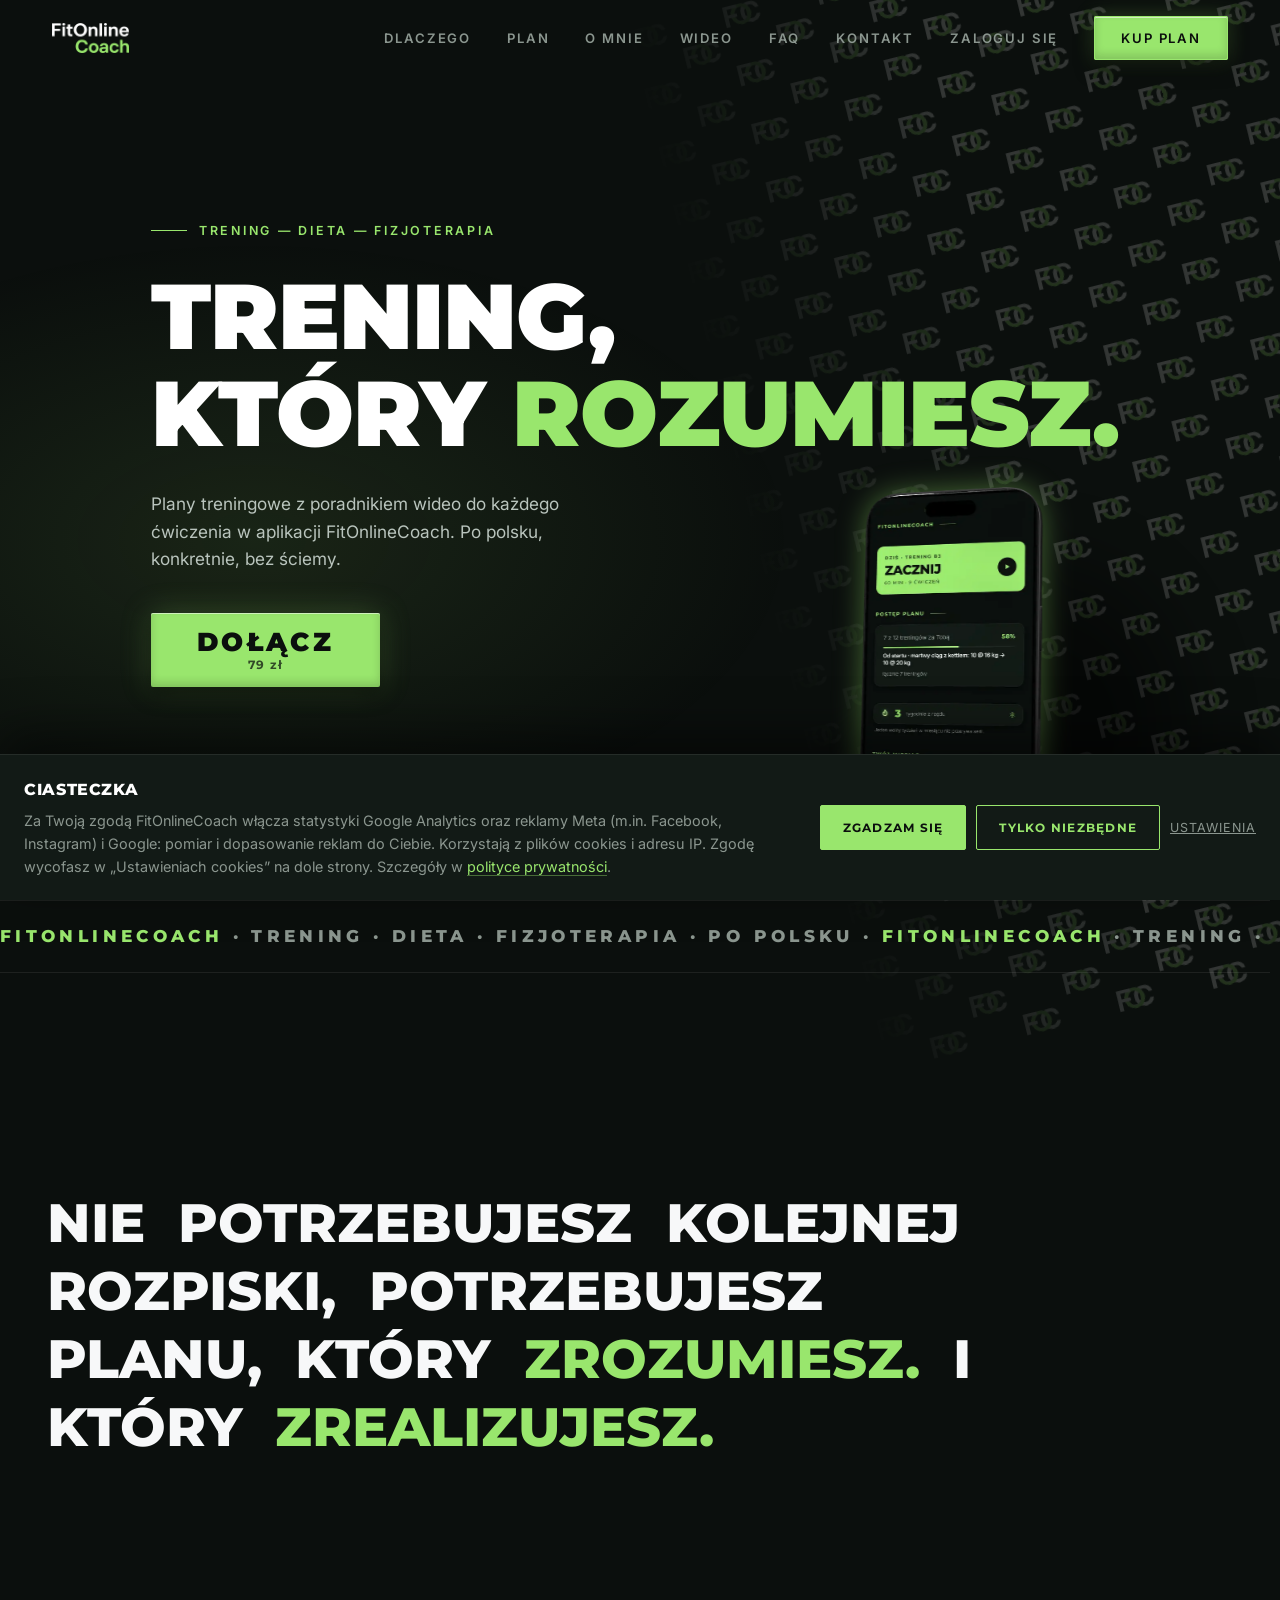
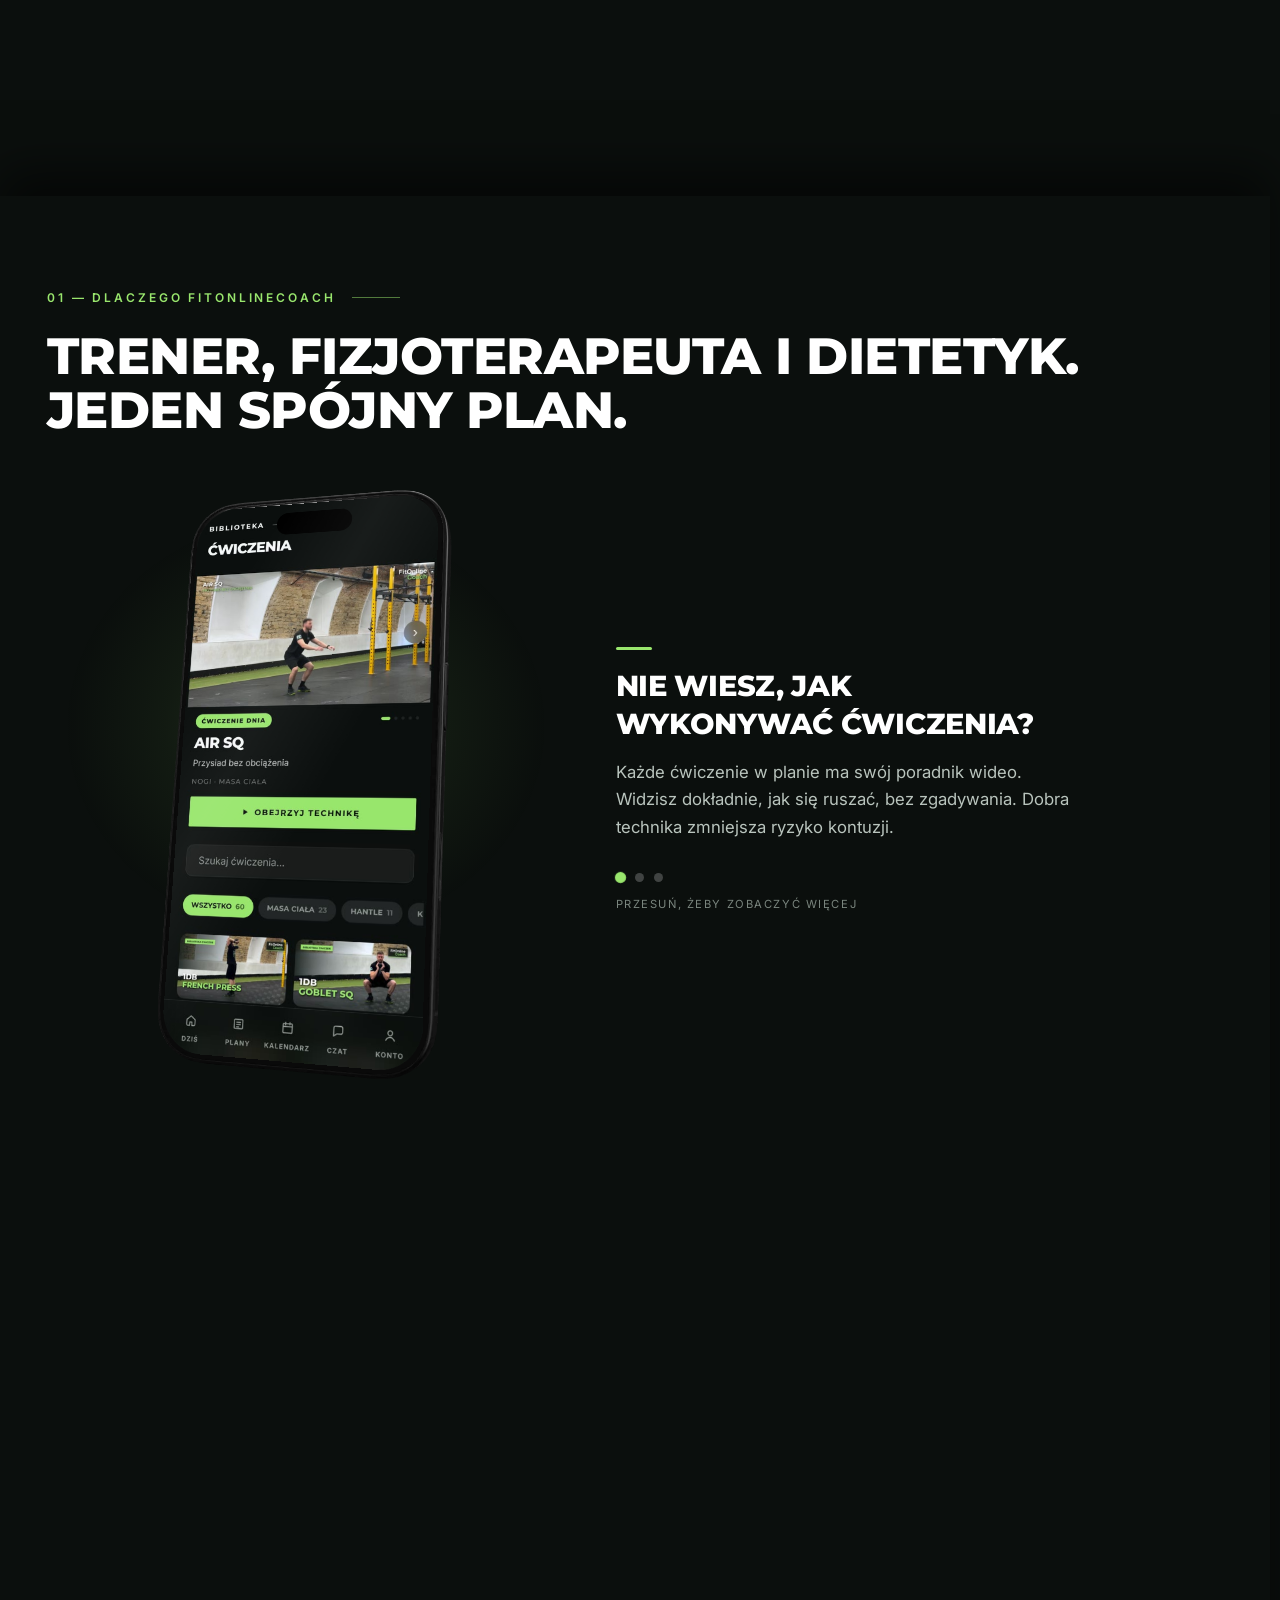
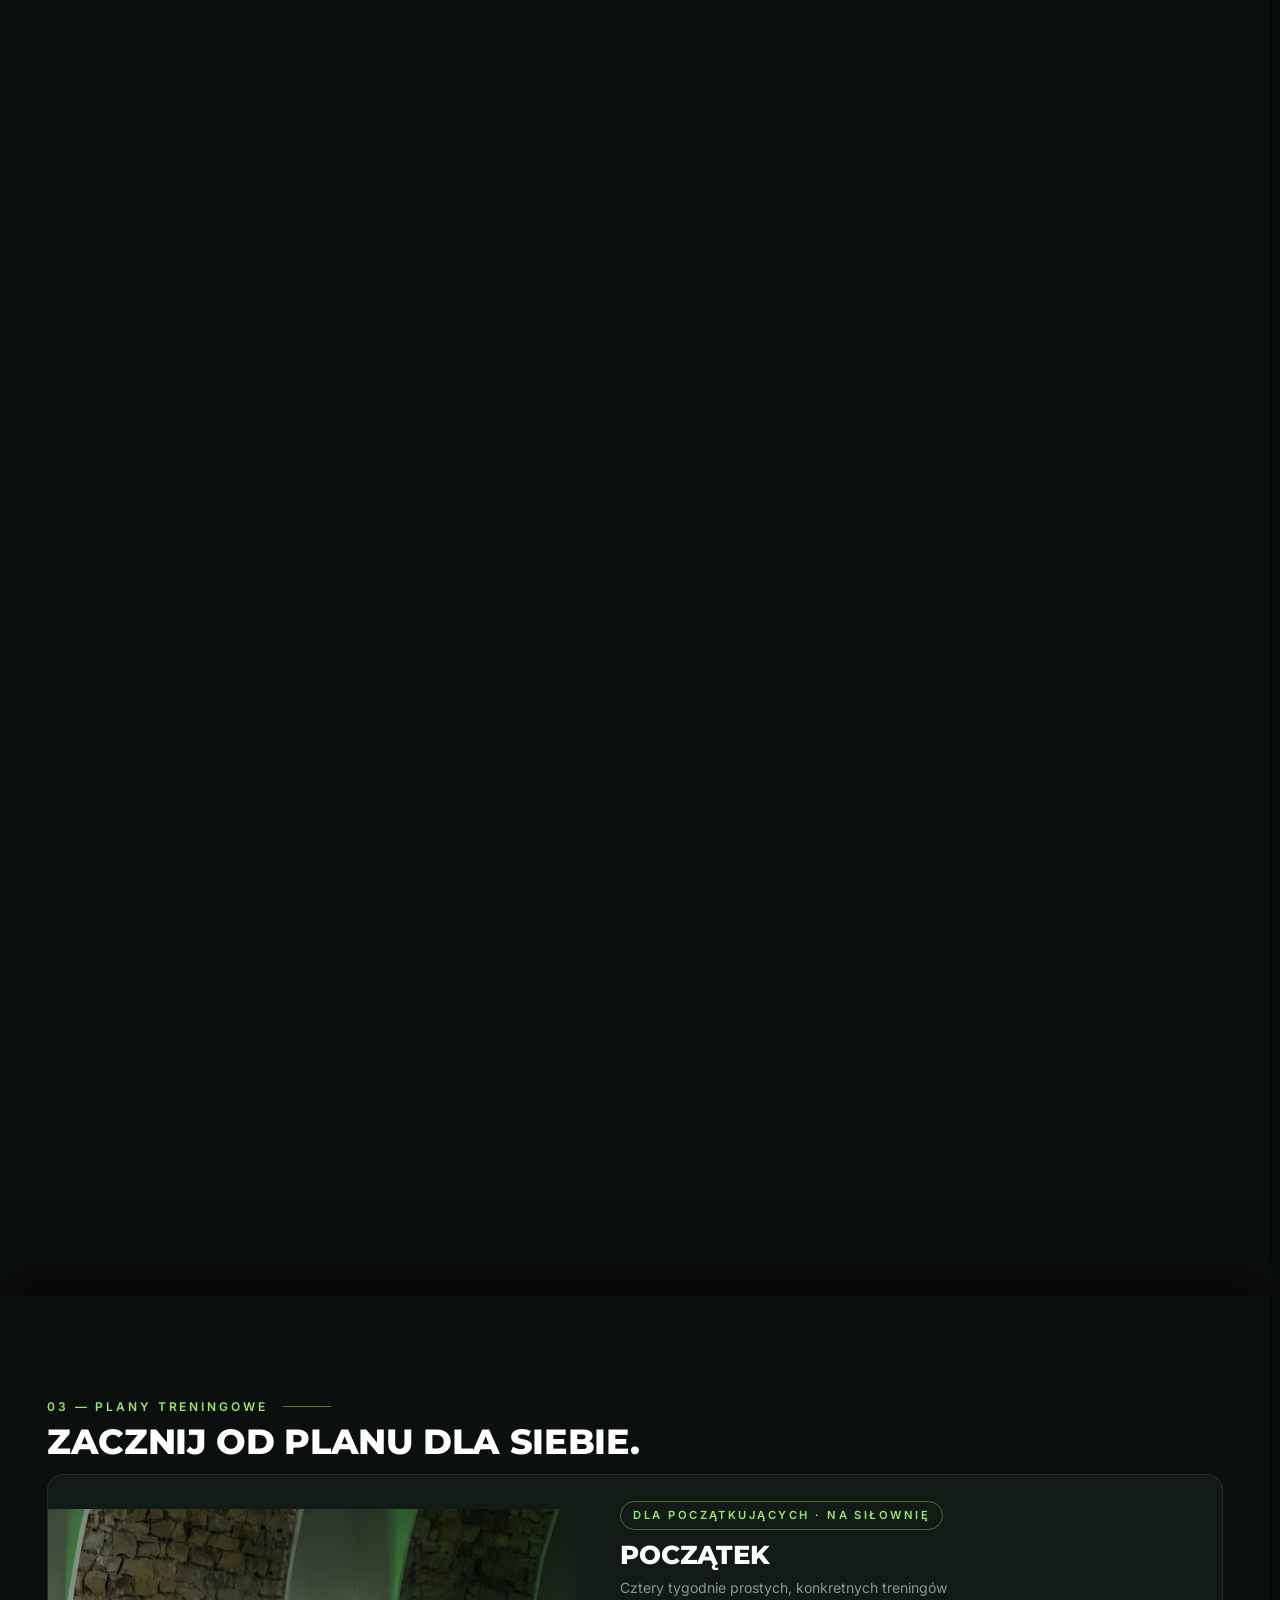
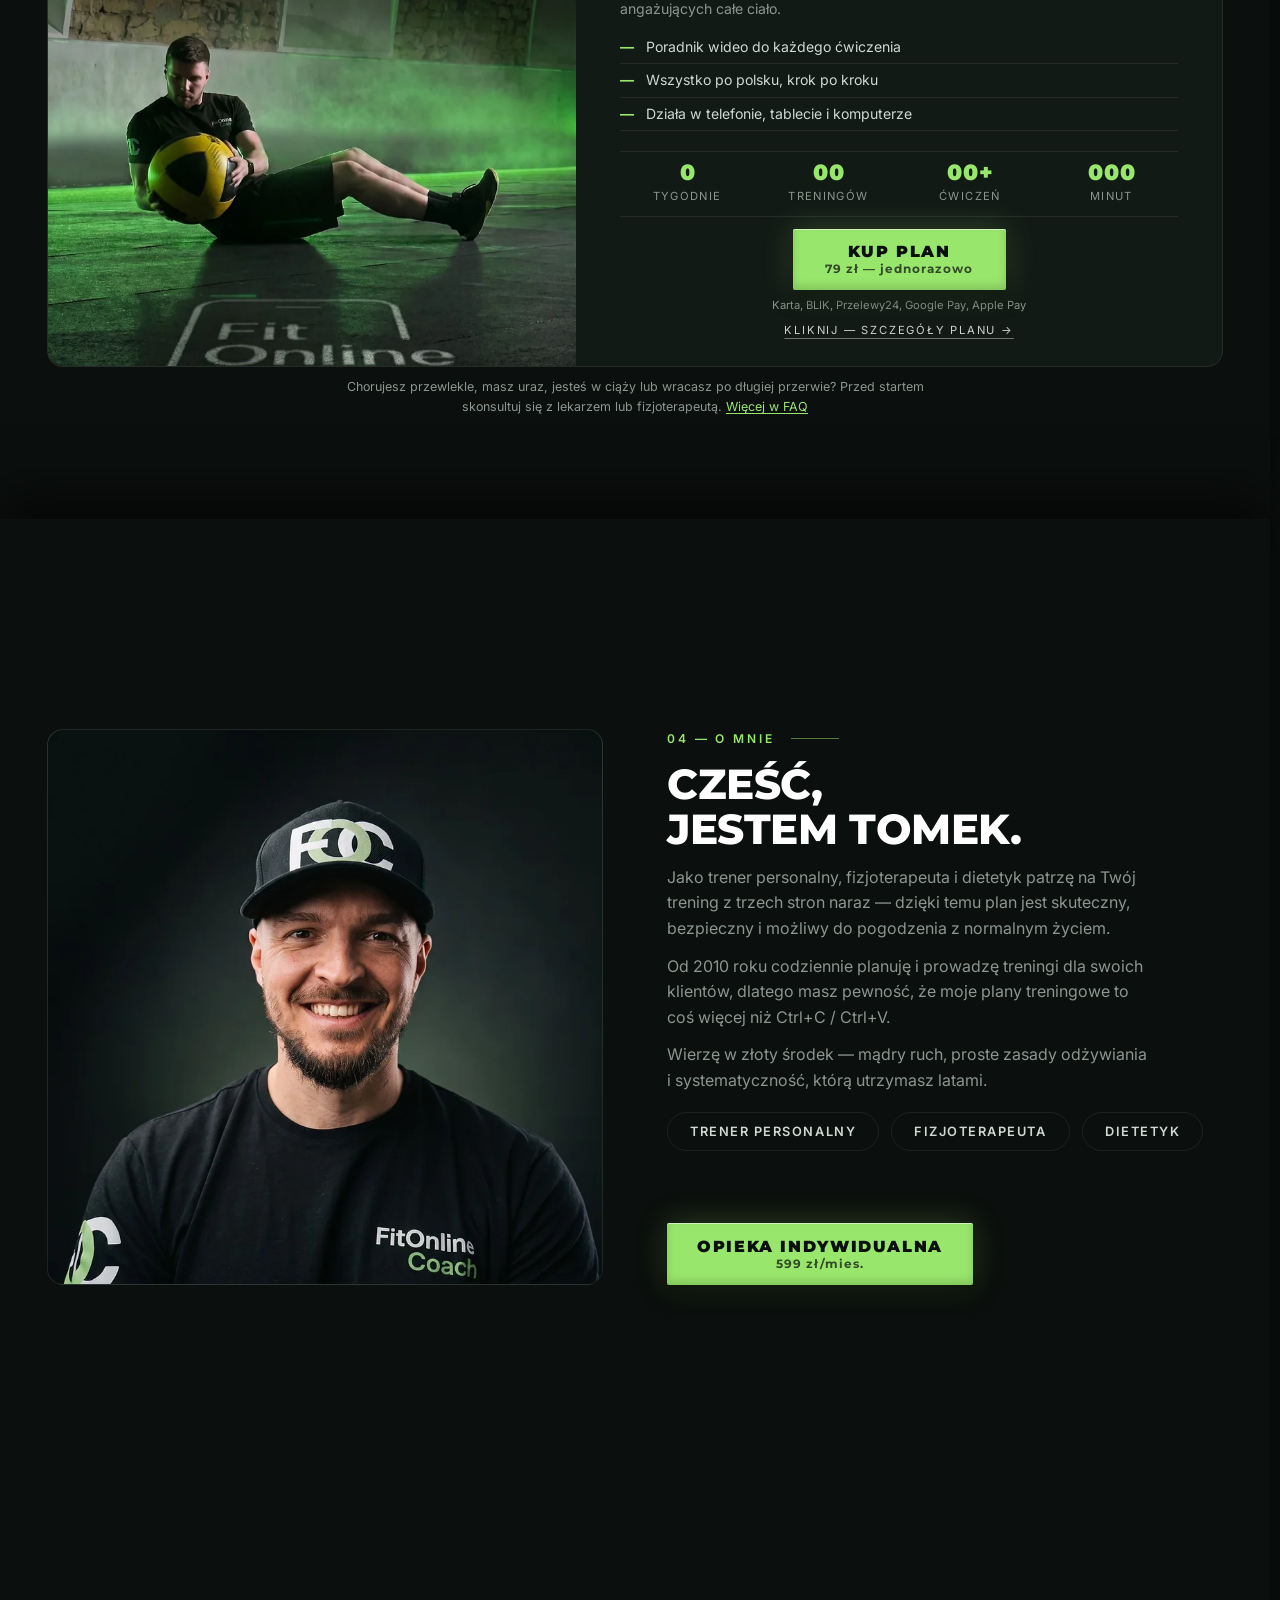
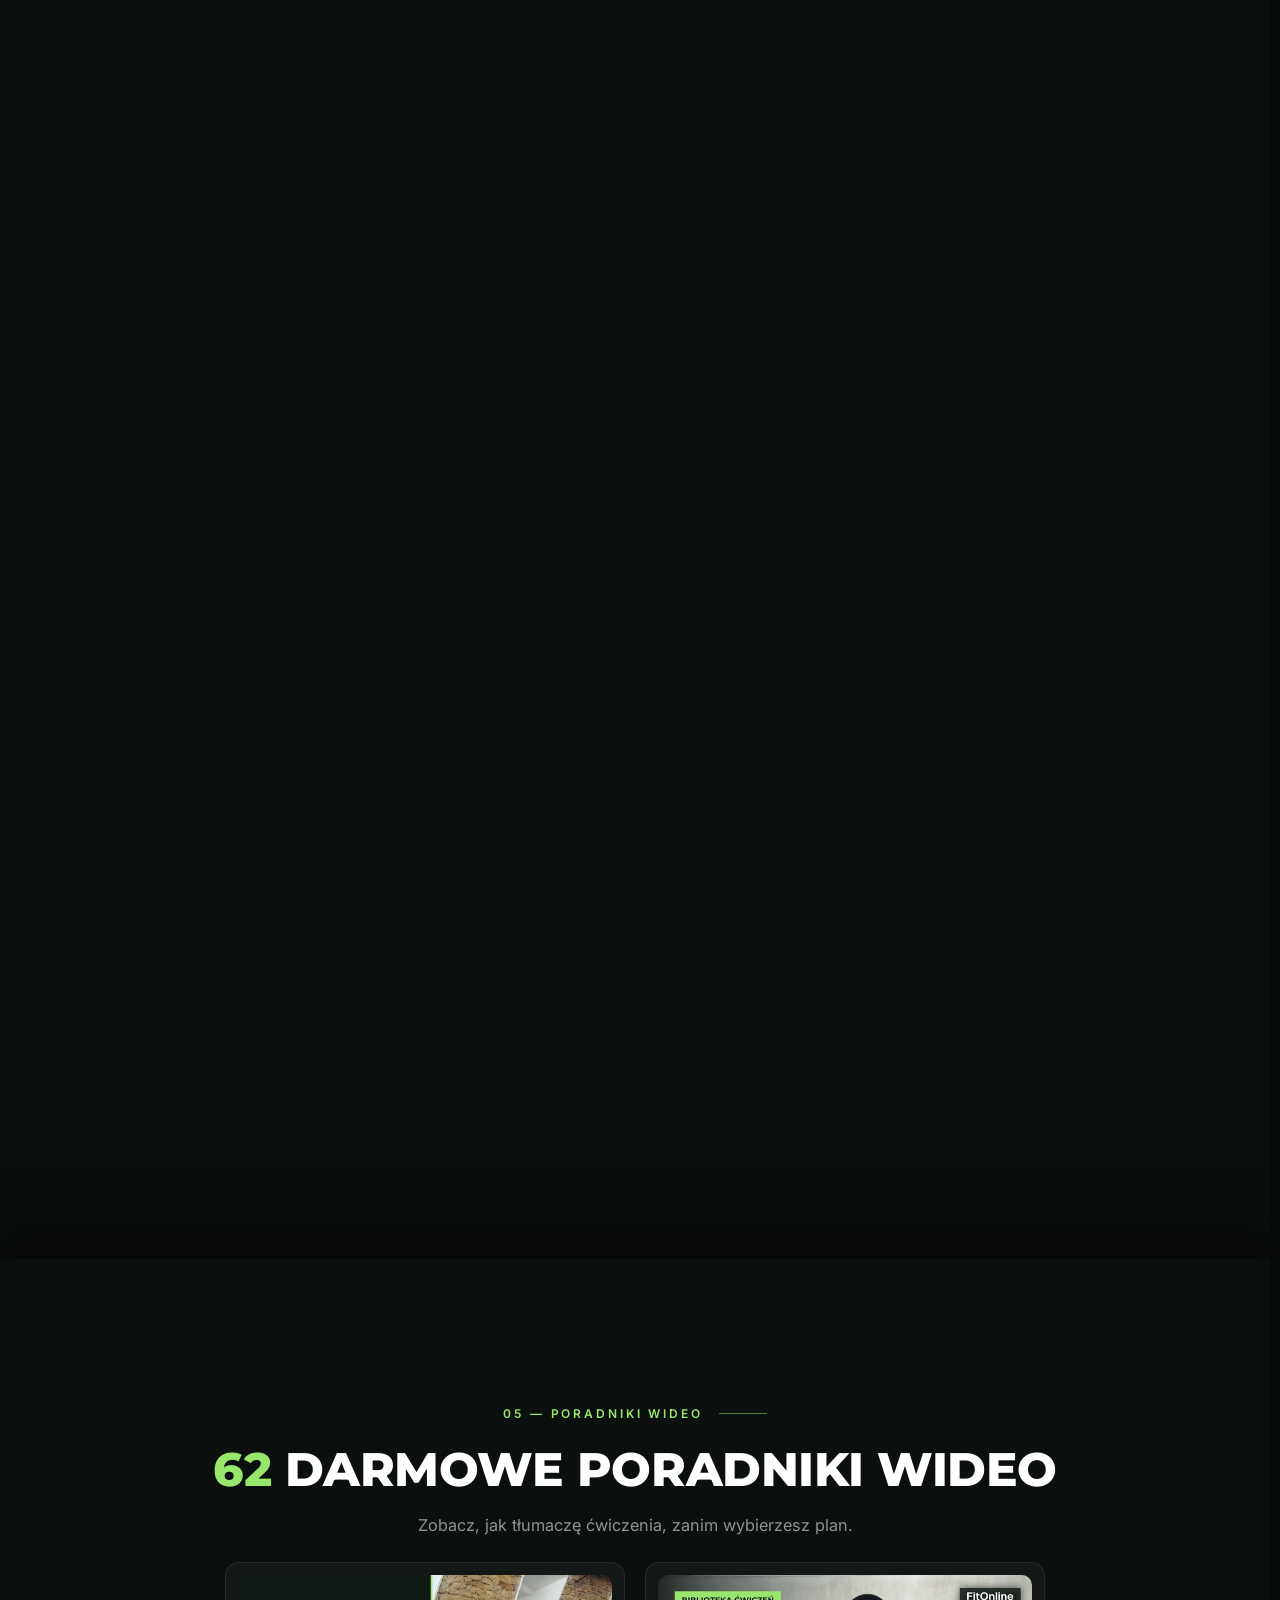
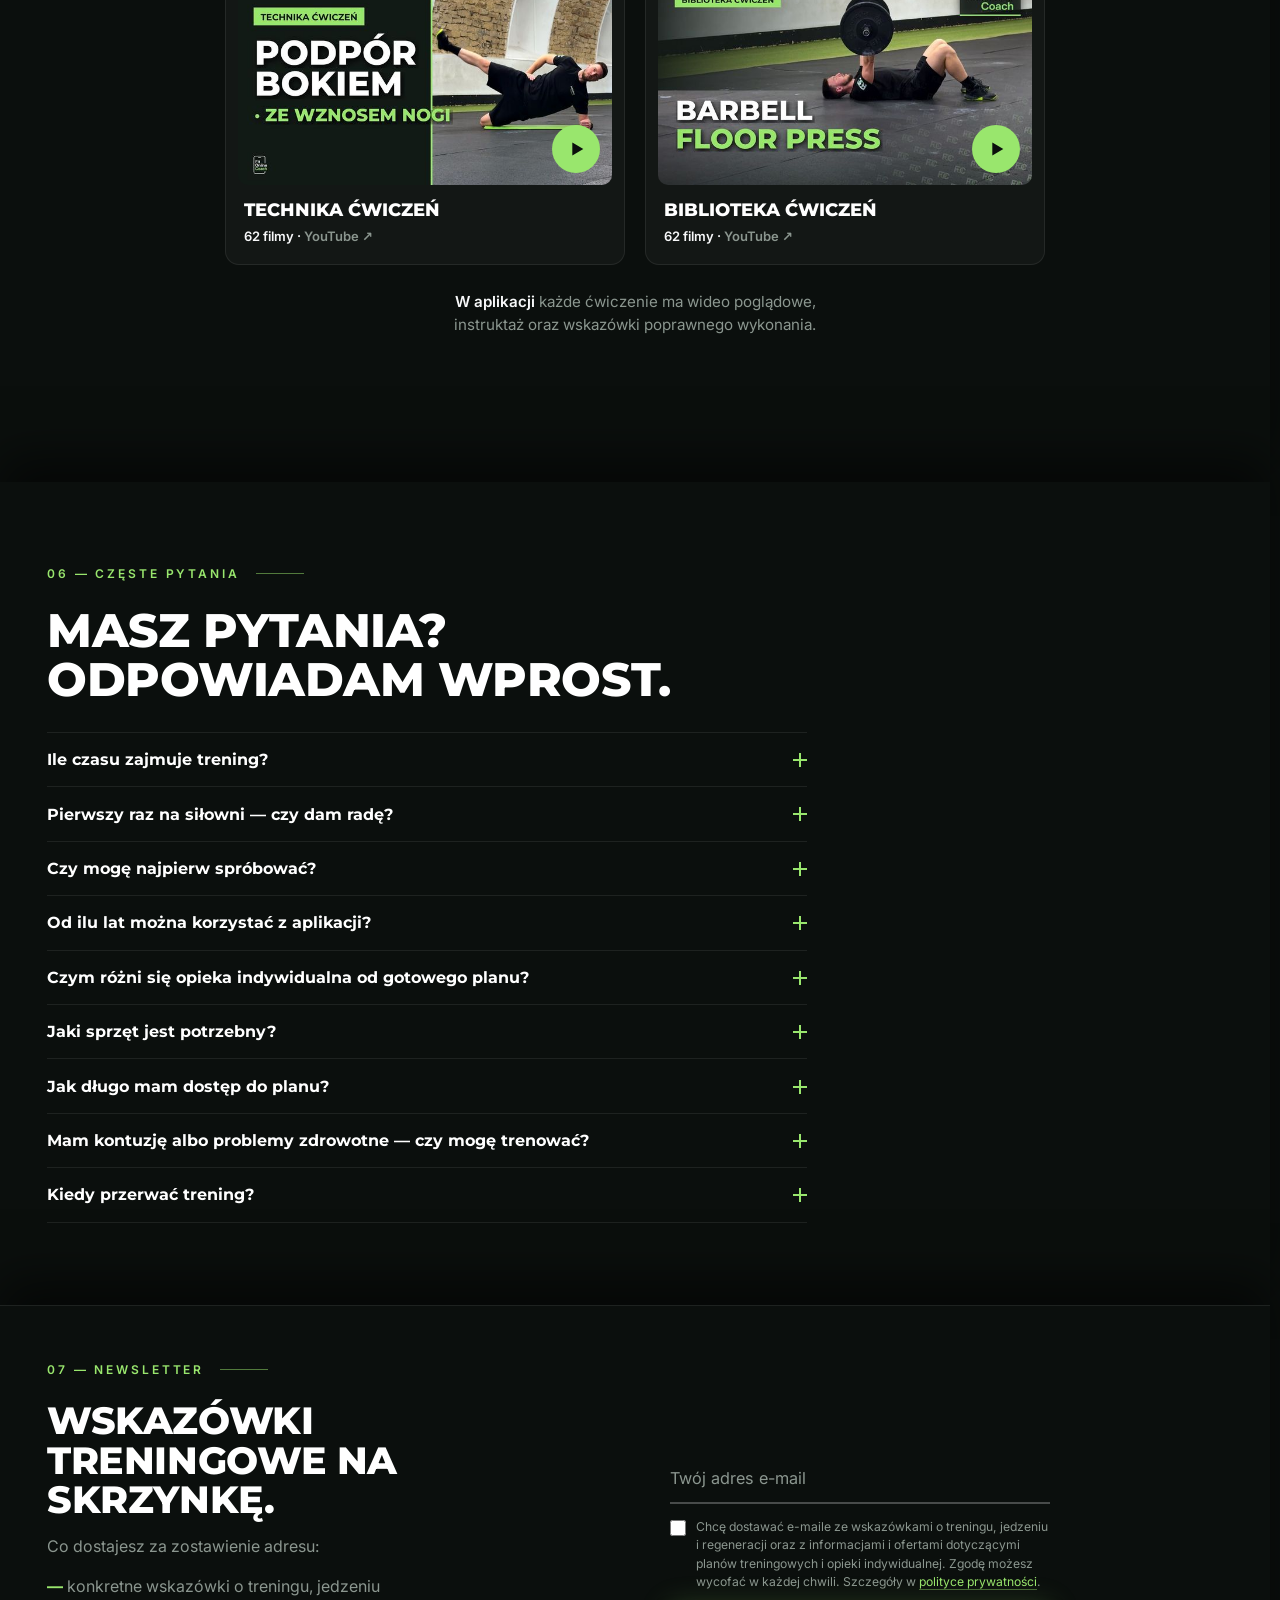
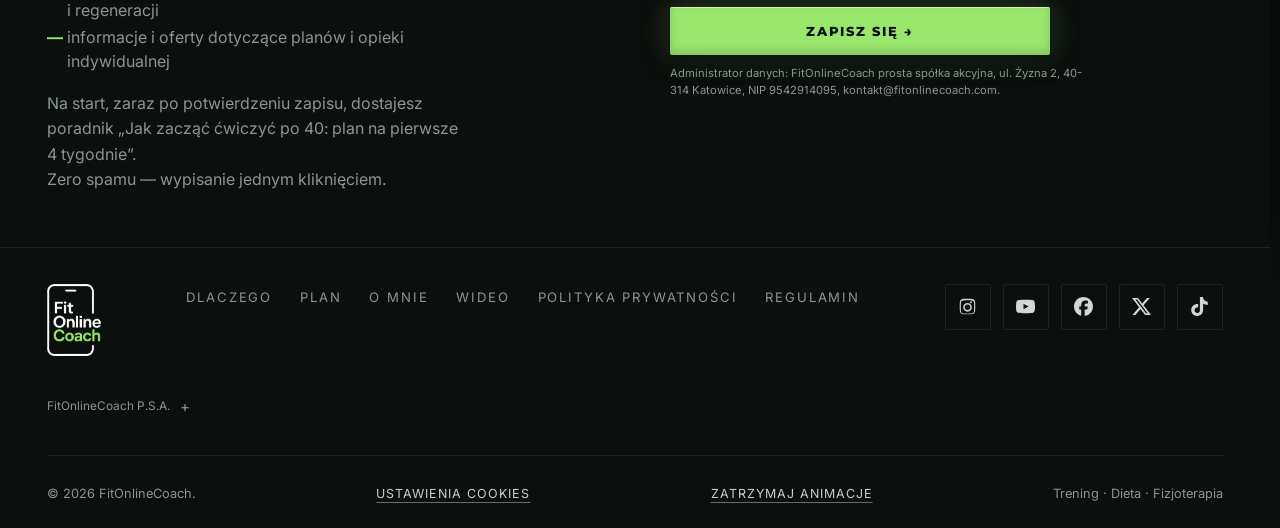
==== commit 3f6a8d9b: "W3: „Kup plan” w menu na komputerze 44 px zamiast 40 — pole dotyku według zasad przycisków (Tomek 13" ====
--- a/index.html
+++ b/index.html
@@ -158,7 +158,7 @@
   .nav-links{display:flex;gap:36px;align-items:center;list-style:none}
   .nav-links a{font-size:.82rem;font-weight:600;letter-spacing:.14em;text-transform:uppercase;color:var(--muted);transition:.2s}
   .nav-links a:hover{color:var(--lime)}
-  .nav-cta{background:var(--lime);border:1px solid var(--lime);color:var(--black)!important;padding:11px 26px;border-radius:2px;transition:.25s!important}
+  .nav-cta{background:var(--lime);border:1px solid var(--lime);color:var(--black)!important;padding:13px 26px;border-radius:2px;transition:.25s!important}
   .nav-cta:hover{background:var(--lime);color:var(--black)!important}
   @media(min-width:981px) and (max-width:1100px){.nav-links{gap:20px}}
   .burger{display:none;background:none;border:0;cursor:pointer;padding:8px;z-index:95}
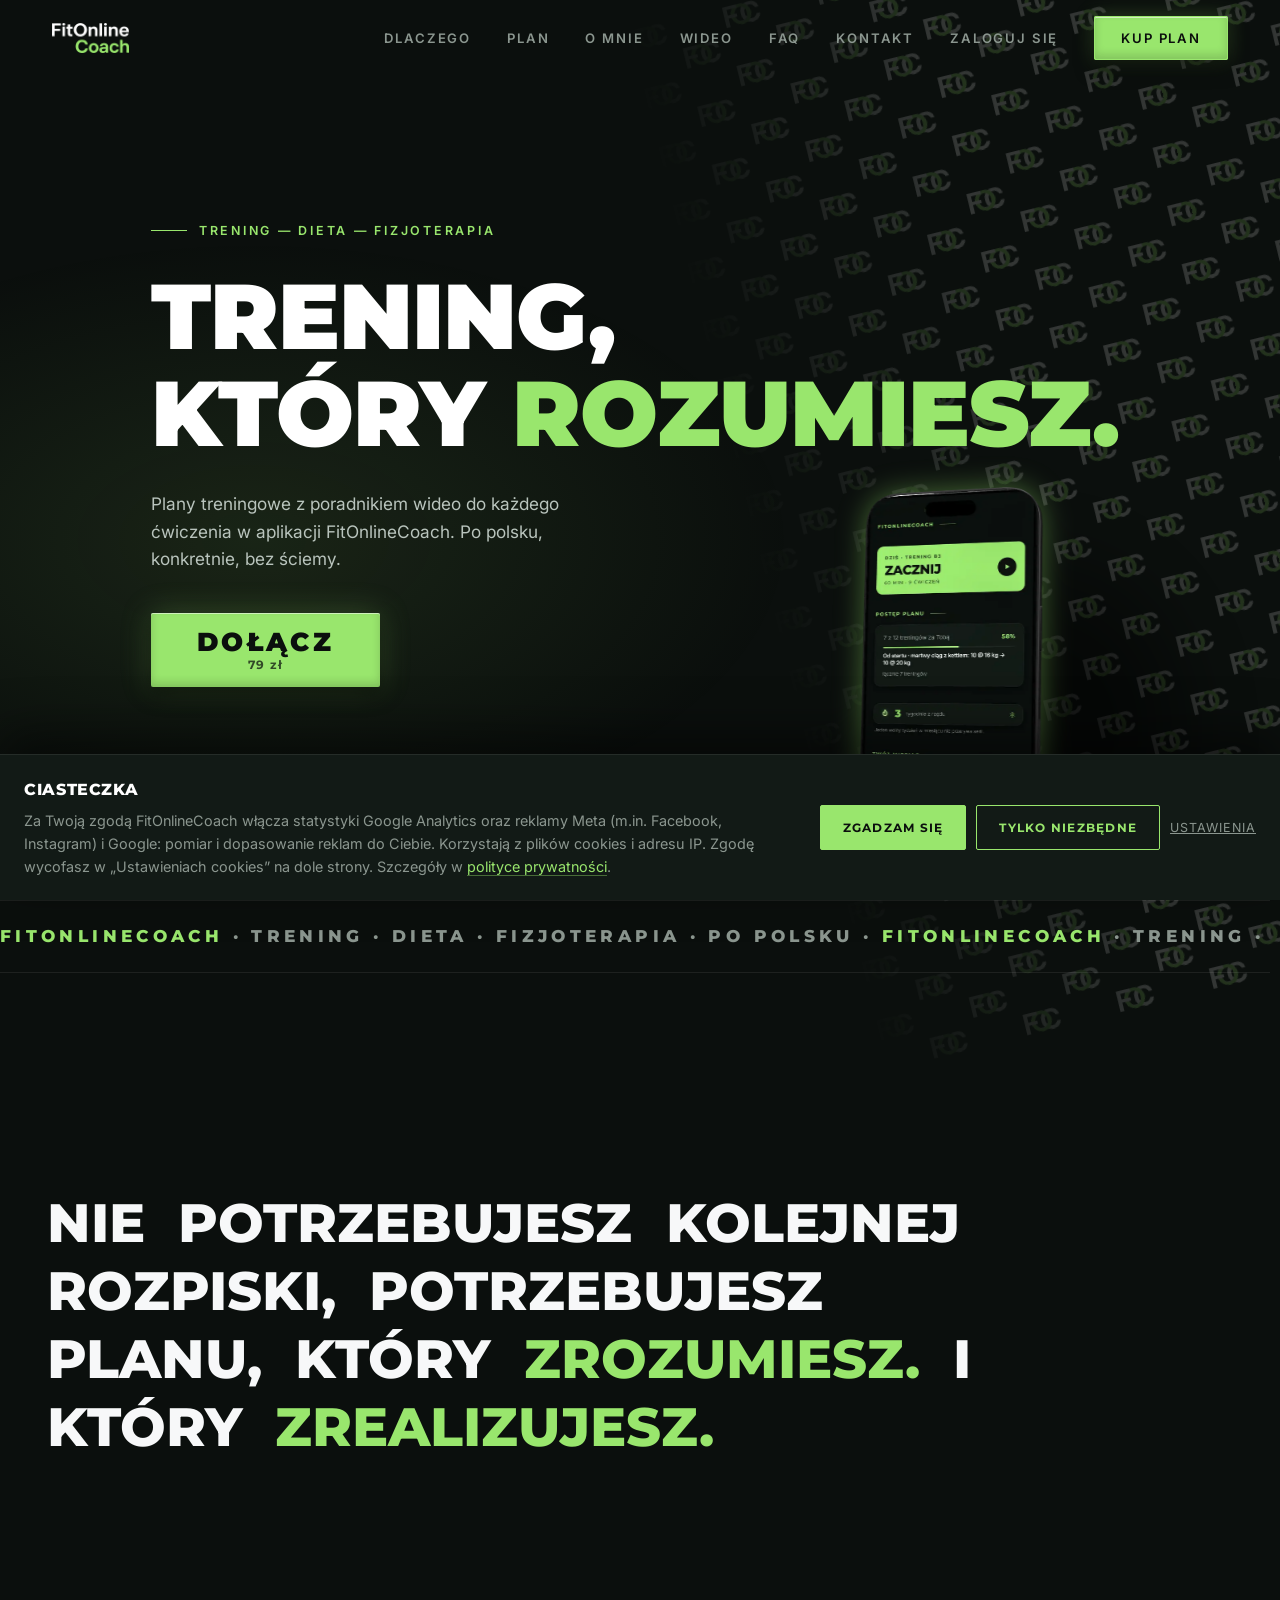
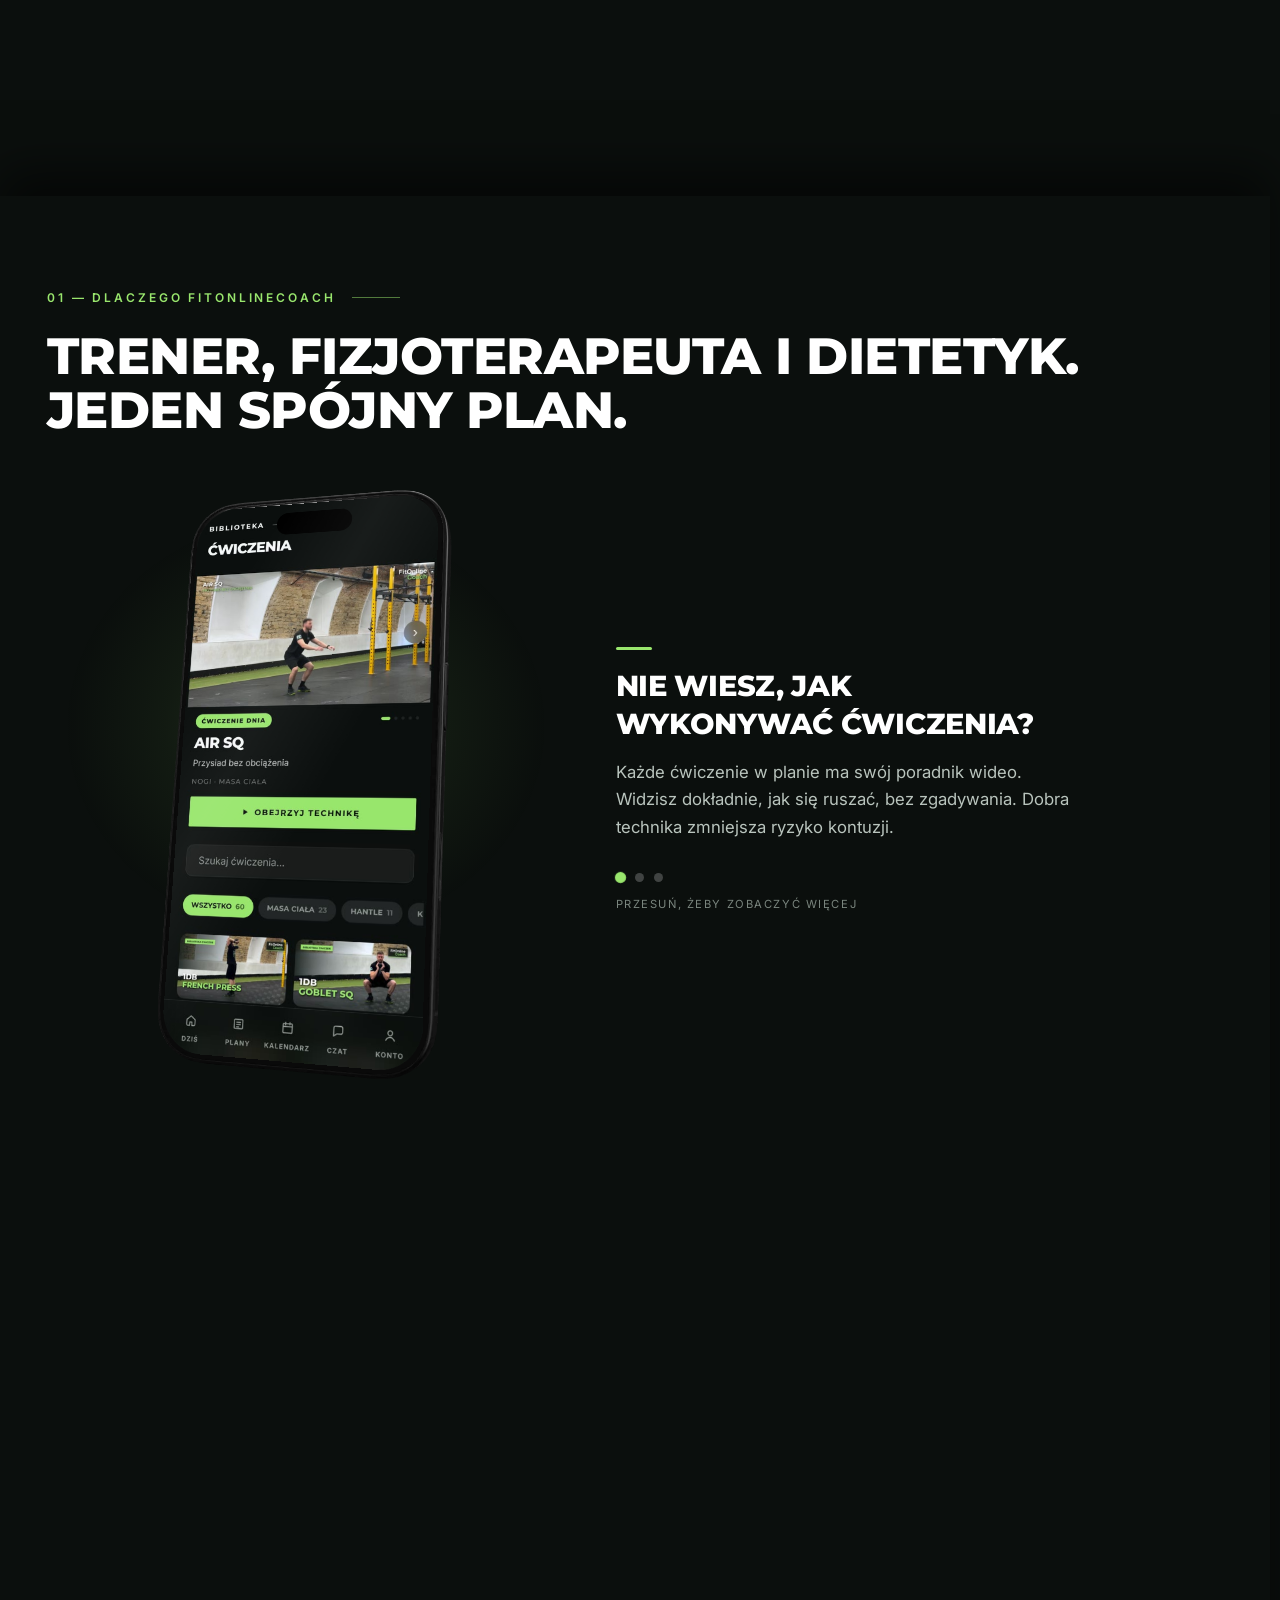
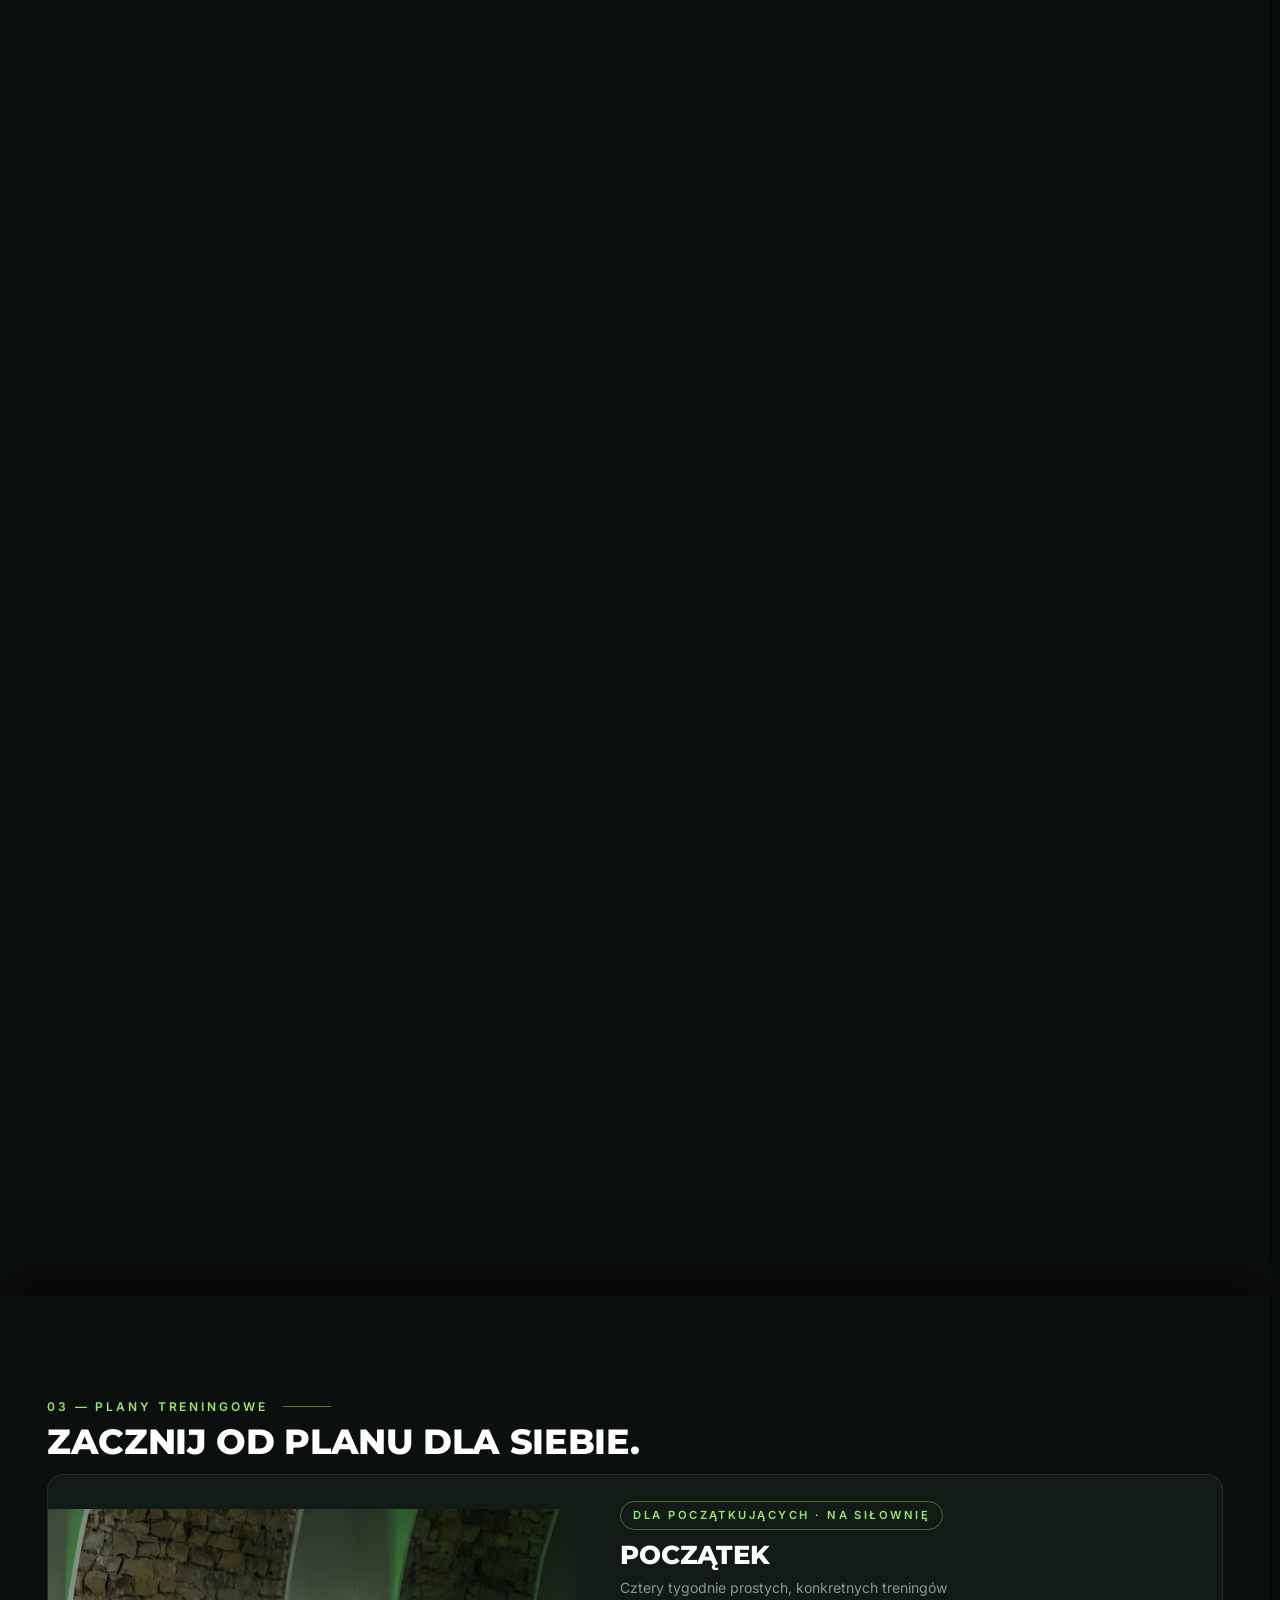
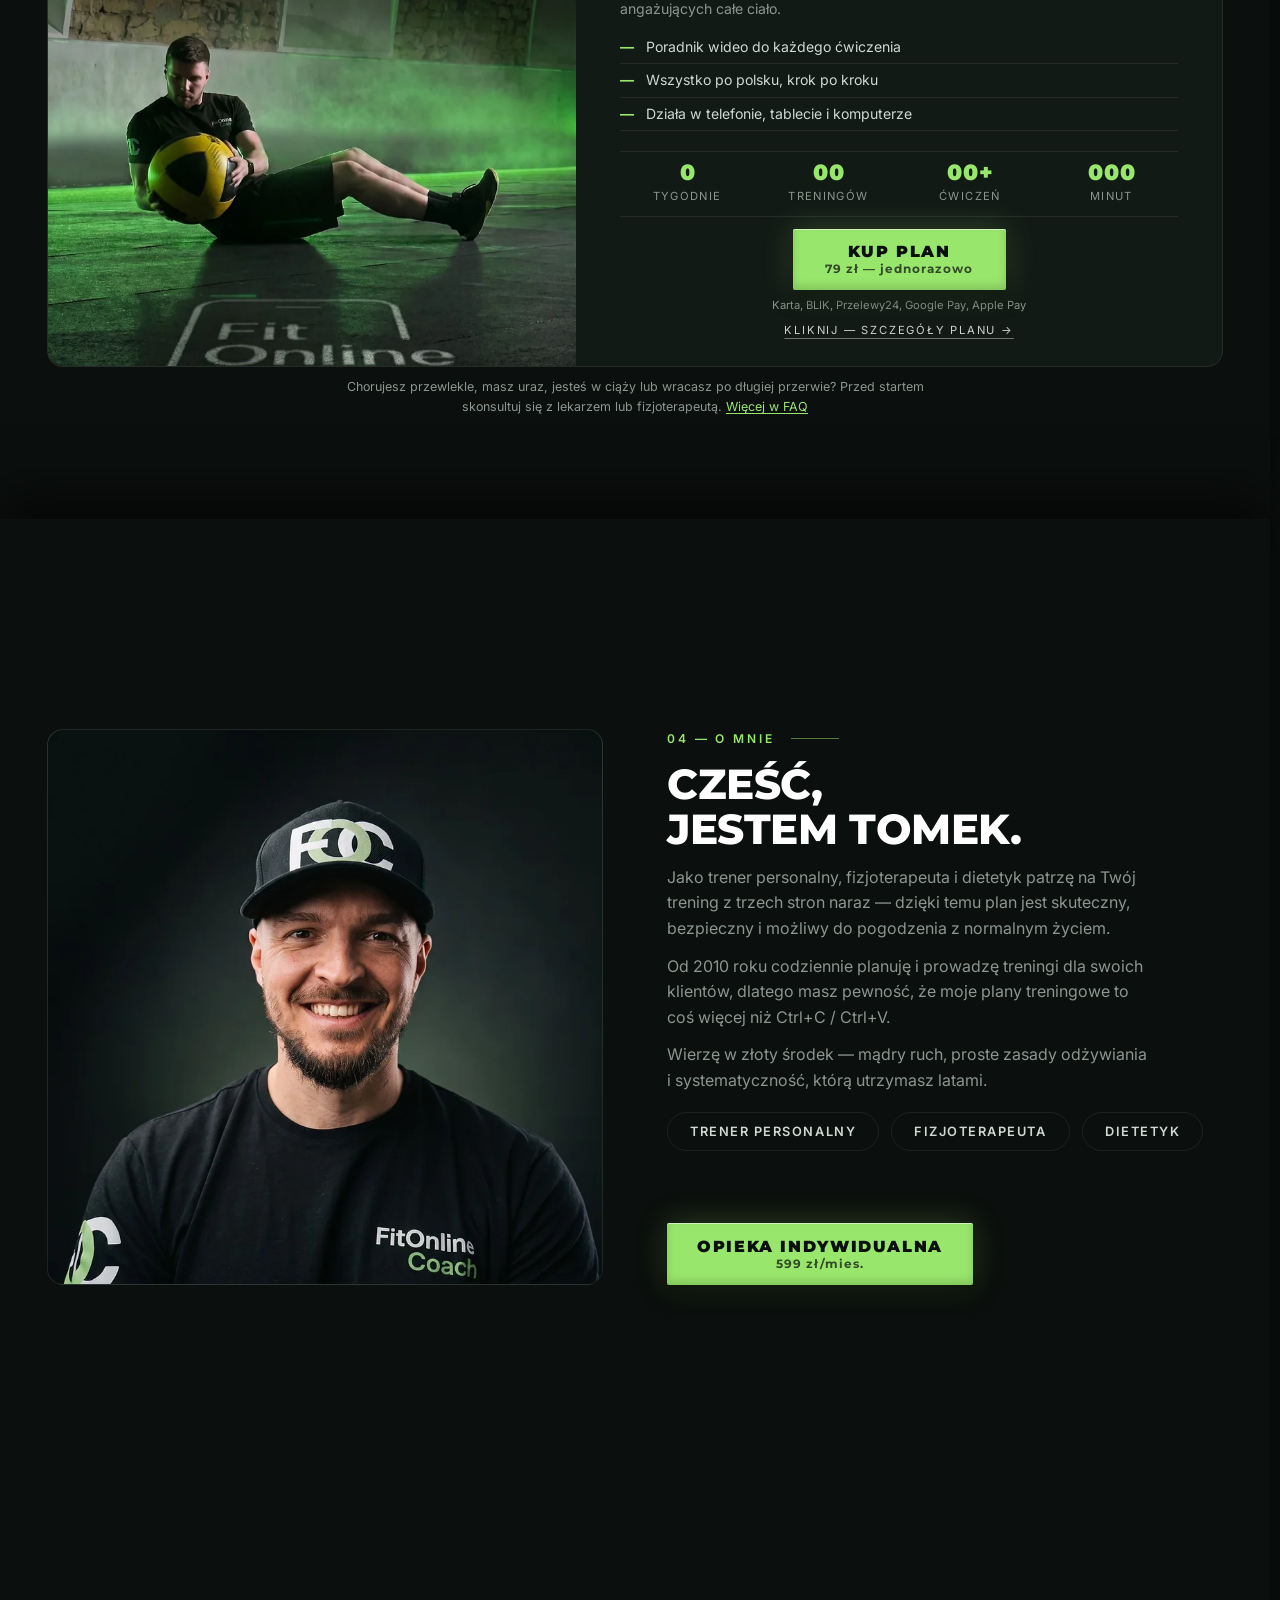
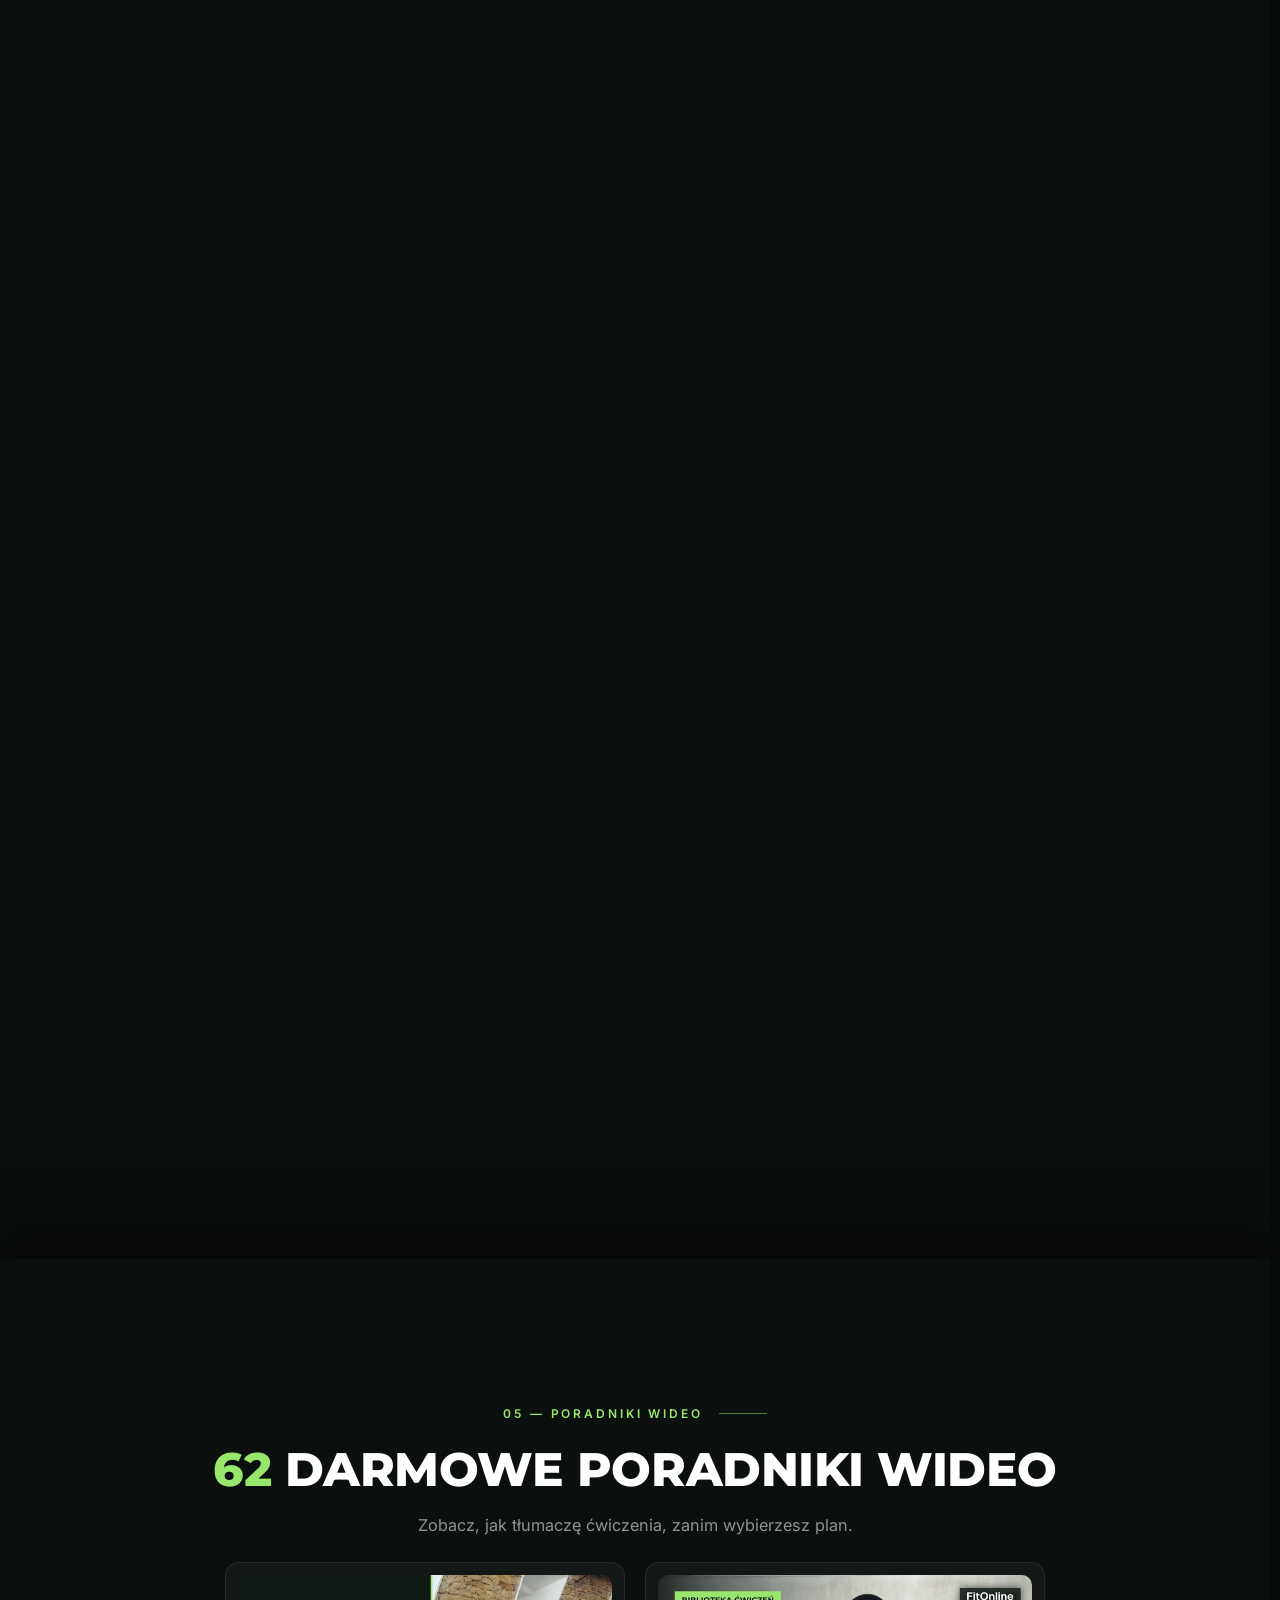
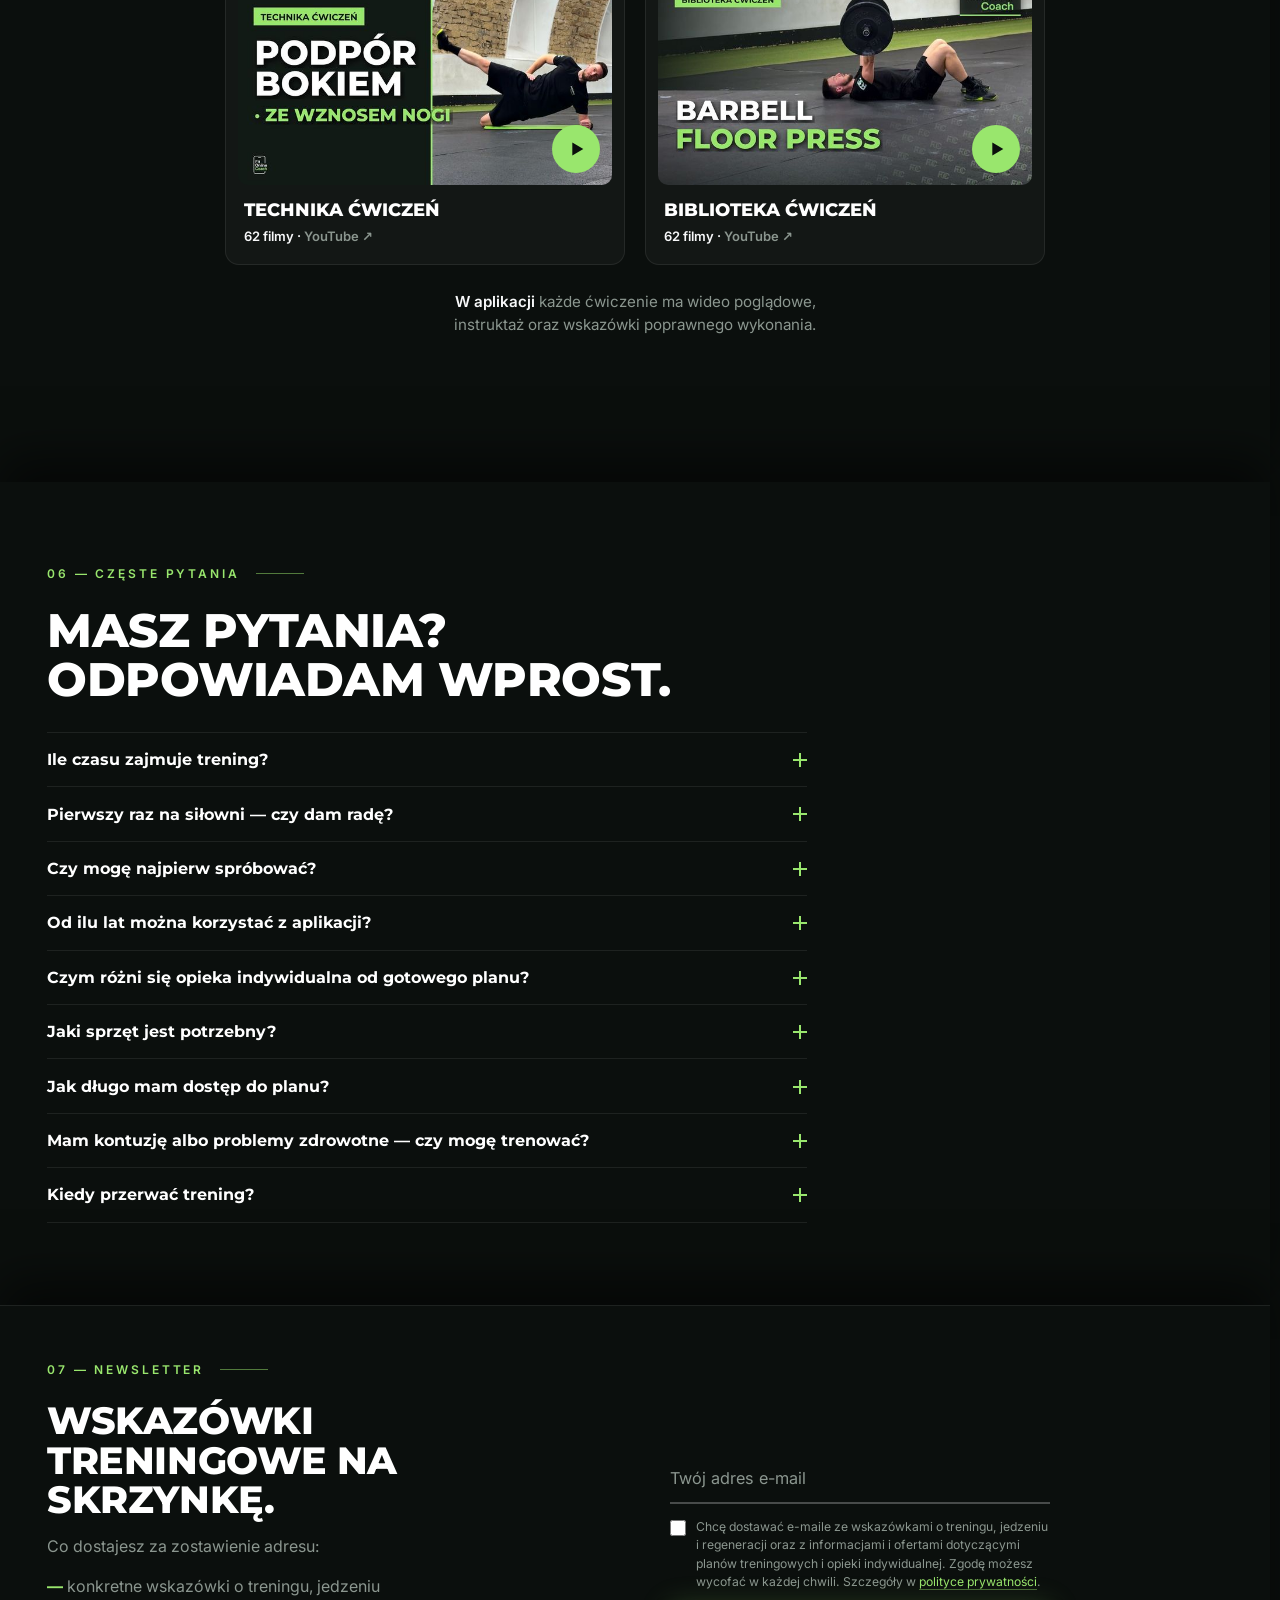
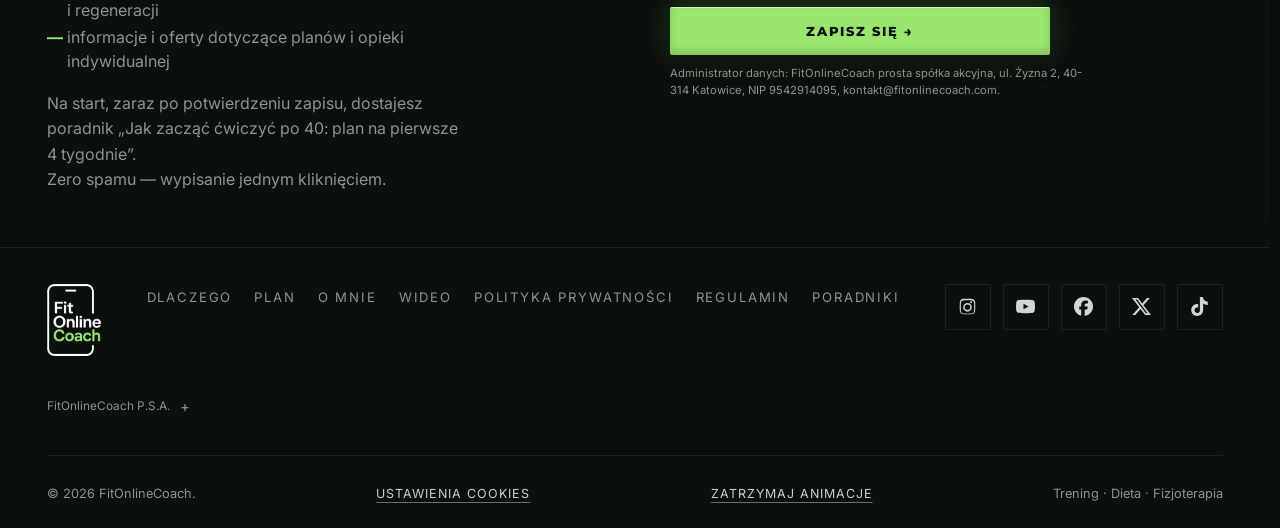
==== commit 88f5d18b: "Stopka: link „Poradniki” + ciaśniej na niskich telefonach (logo stopki nie chowa się pod paskiem men" ====
--- a/index.html
+++ b/index.html
@@ -1086,6 +1086,7 @@
   .foot-links{display:flex;column-gap:28px;row-gap:9.6px;list-style:none;flex-wrap:wrap;margin:-8.5px 0 -9.9px}
   .foot-links a{display:block;padding:11.5px 0;font-size:.82rem;letter-spacing:.14em;text-transform:uppercase;color:var(--muted)}
   .foot-links a:hover{color:var(--lime)}
+  @media(min-width:1240px){.foot-links{column-gap:22px}}
   .foot-rejestr{margin:0 0 26px;max-width:760px}
   .foot-rejestr summary{font-size:.74rem;line-height:1.75;color:var(--muted);cursor:pointer;
     padding:12px 0;list-style:none;display:flex;align-items:center;gap:10px}
@@ -1425,11 +1426,14 @@
   }
   @media(max-width:767px){html footer .copy{row-gap:26px}}
   @media(max-width:767px) and (max-height:700px){
-    html footer{padding:20px 0 16px}
-    html footer .copy{padding-top:16px}
-    html footer .foot-grid{gap:12px;margin-bottom:14px}
+    html footer{padding:10px 0 10px}
+    html footer .copy{padding-top:8px;row-gap:10px}
+    html footer .copy > :has(#ccReopen){margin-bottom:16px}
+    html footer .foot-links{row-gap:2px}
+    html footer .foot-grid{gap:12px;margin-bottom:10px}
     html footer .foot-logo{height:44px}
-    html footer .foot-rejestr{margin-bottom:8px}
+    html footer .foot-rejestr{margin-bottom:4px}
+    html footer #ruchBtn{position:relative}
   }
   @media(max-width:767px) and (max-height:700px){
     #aboutLayer .role-detail{min-height:30px;padding:4px 12px}
@@ -2094,6 +2098,7 @@
         <li><a href="#wideo">Wideo</a></li>
         <li><a href="https://app.fitonlinecoach.com/polityka-prywatnosci" target="_blank" rel="noopener">Polityka prywatności</a></li>
         <li><a href="https://app.fitonlinecoach.com/regulamin" target="_blank" rel="noopener">Regulamin</a></li>
+        <li><a href="/poradniki/">Poradniki</a></li>
       </ul>
       <div class="socials">
         <a href="https://www.instagram.com/fitonlinecoach.pl/" target="_blank" rel="noopener" aria-label="Instagram">
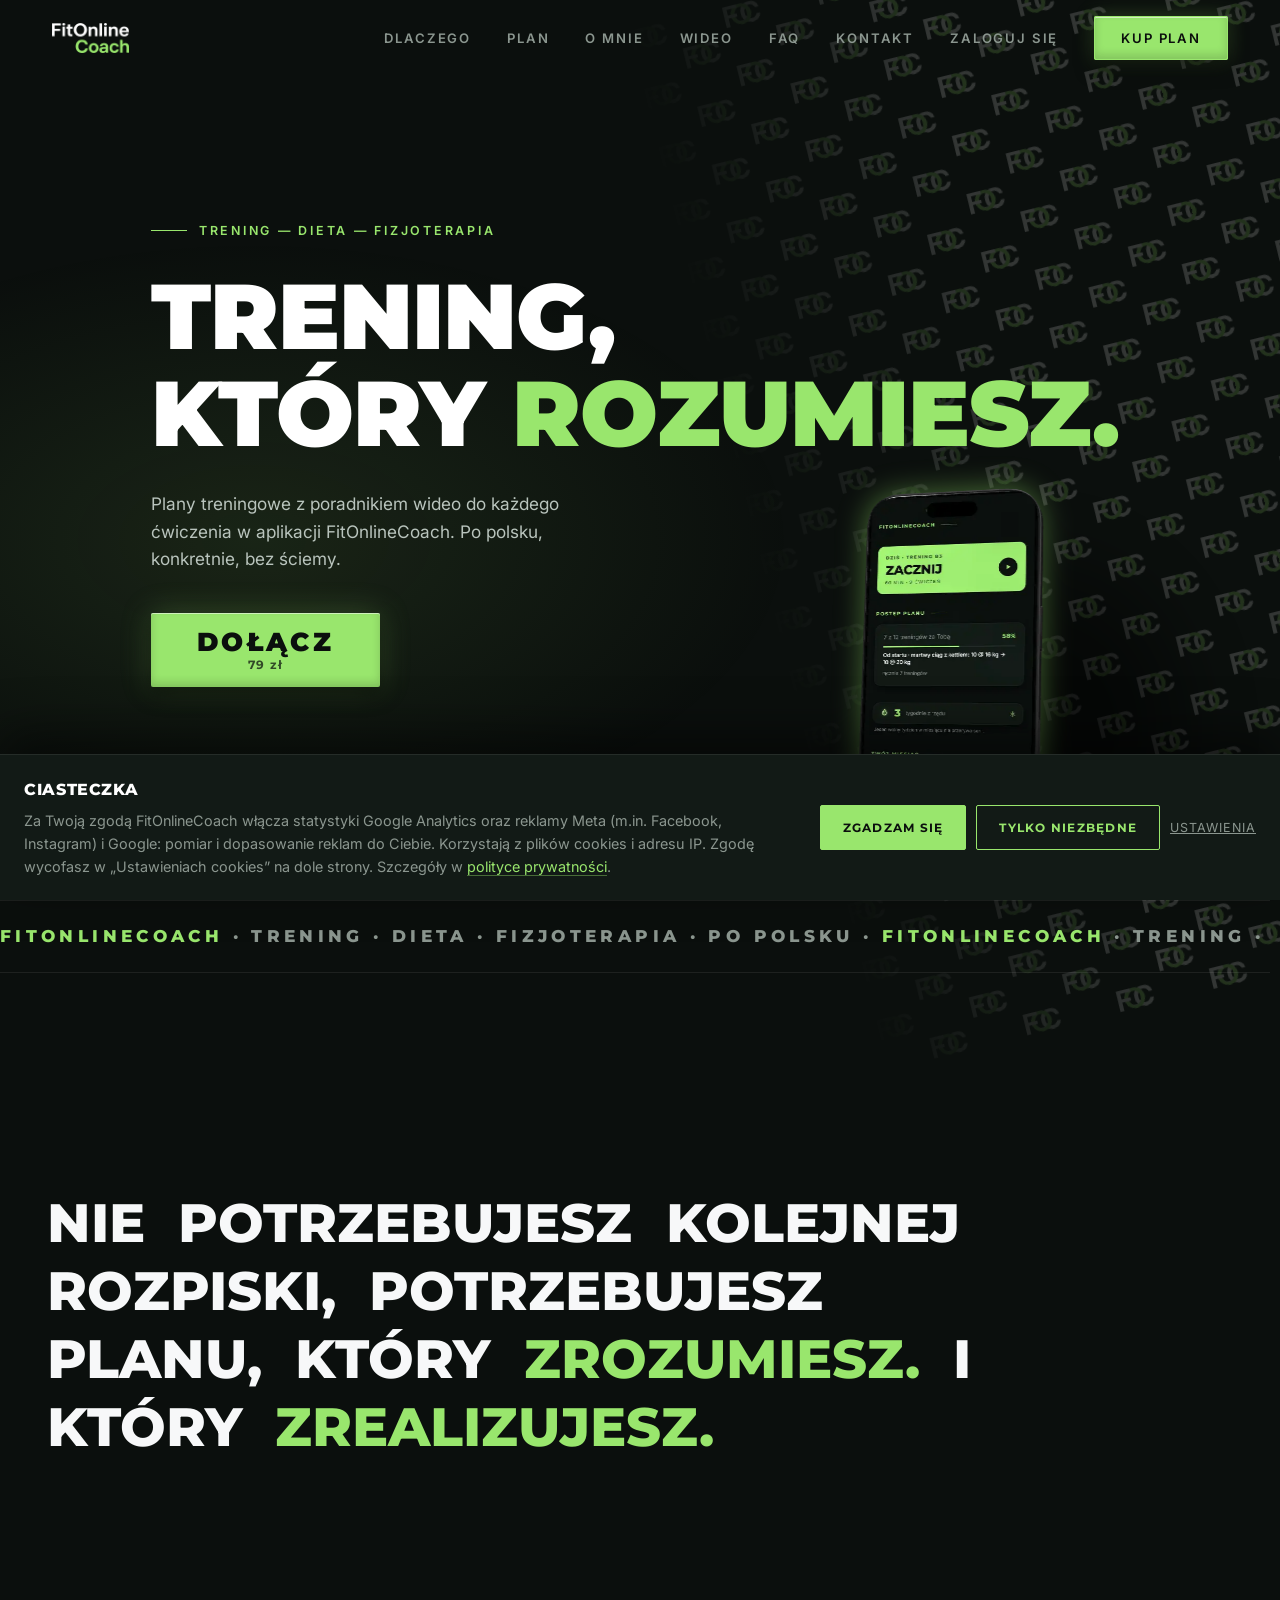
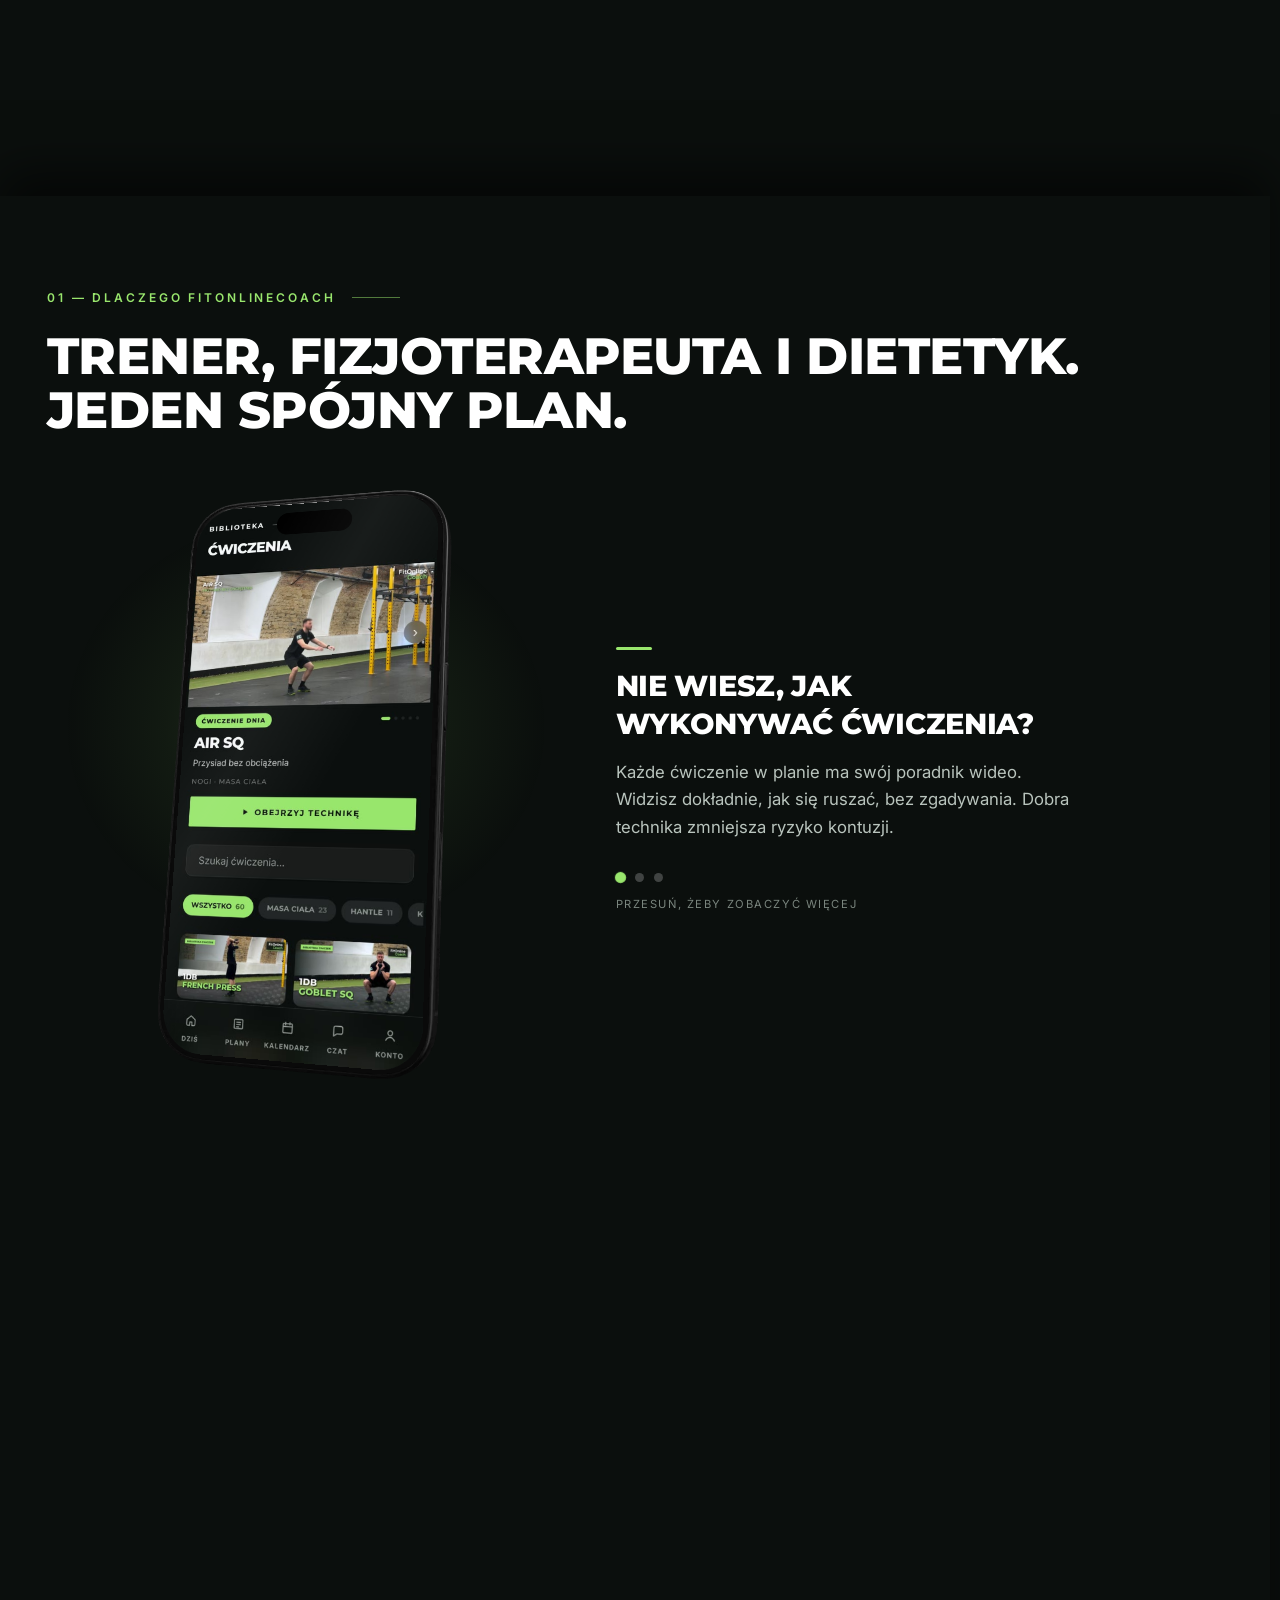
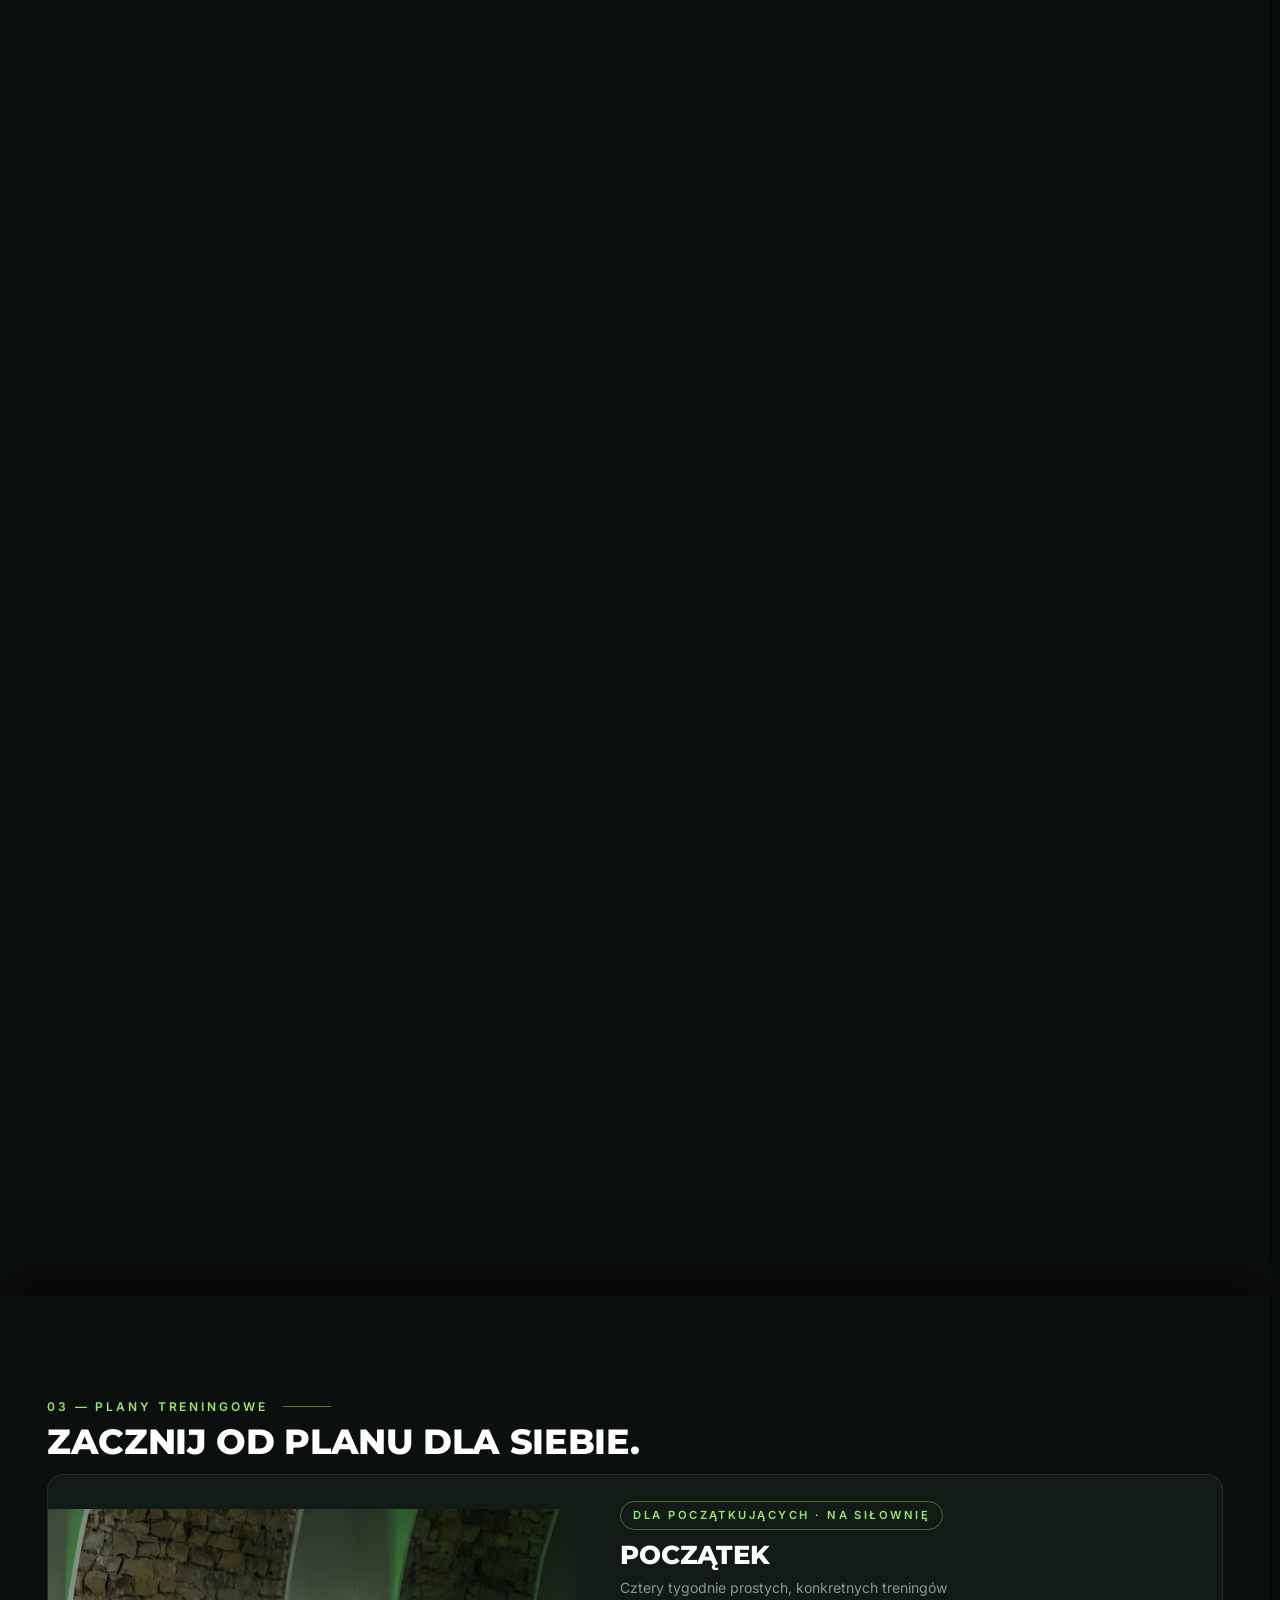
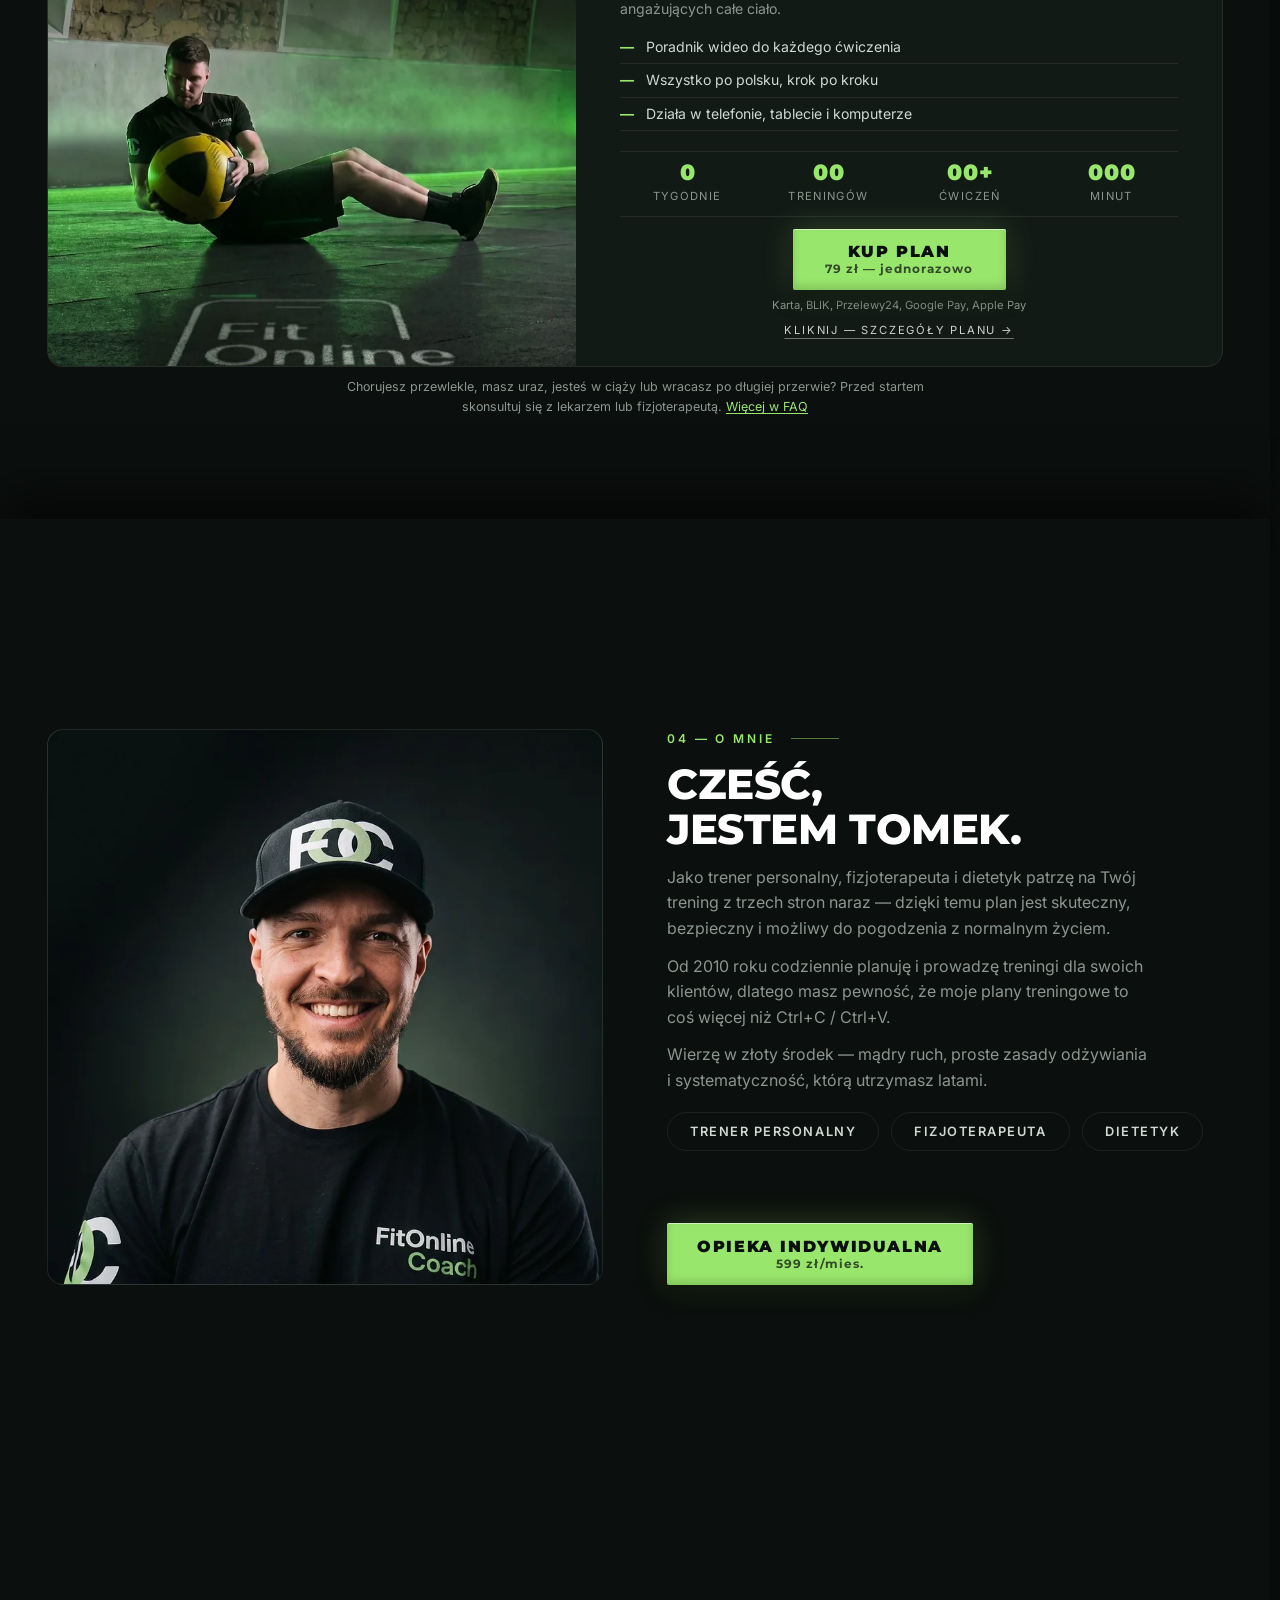
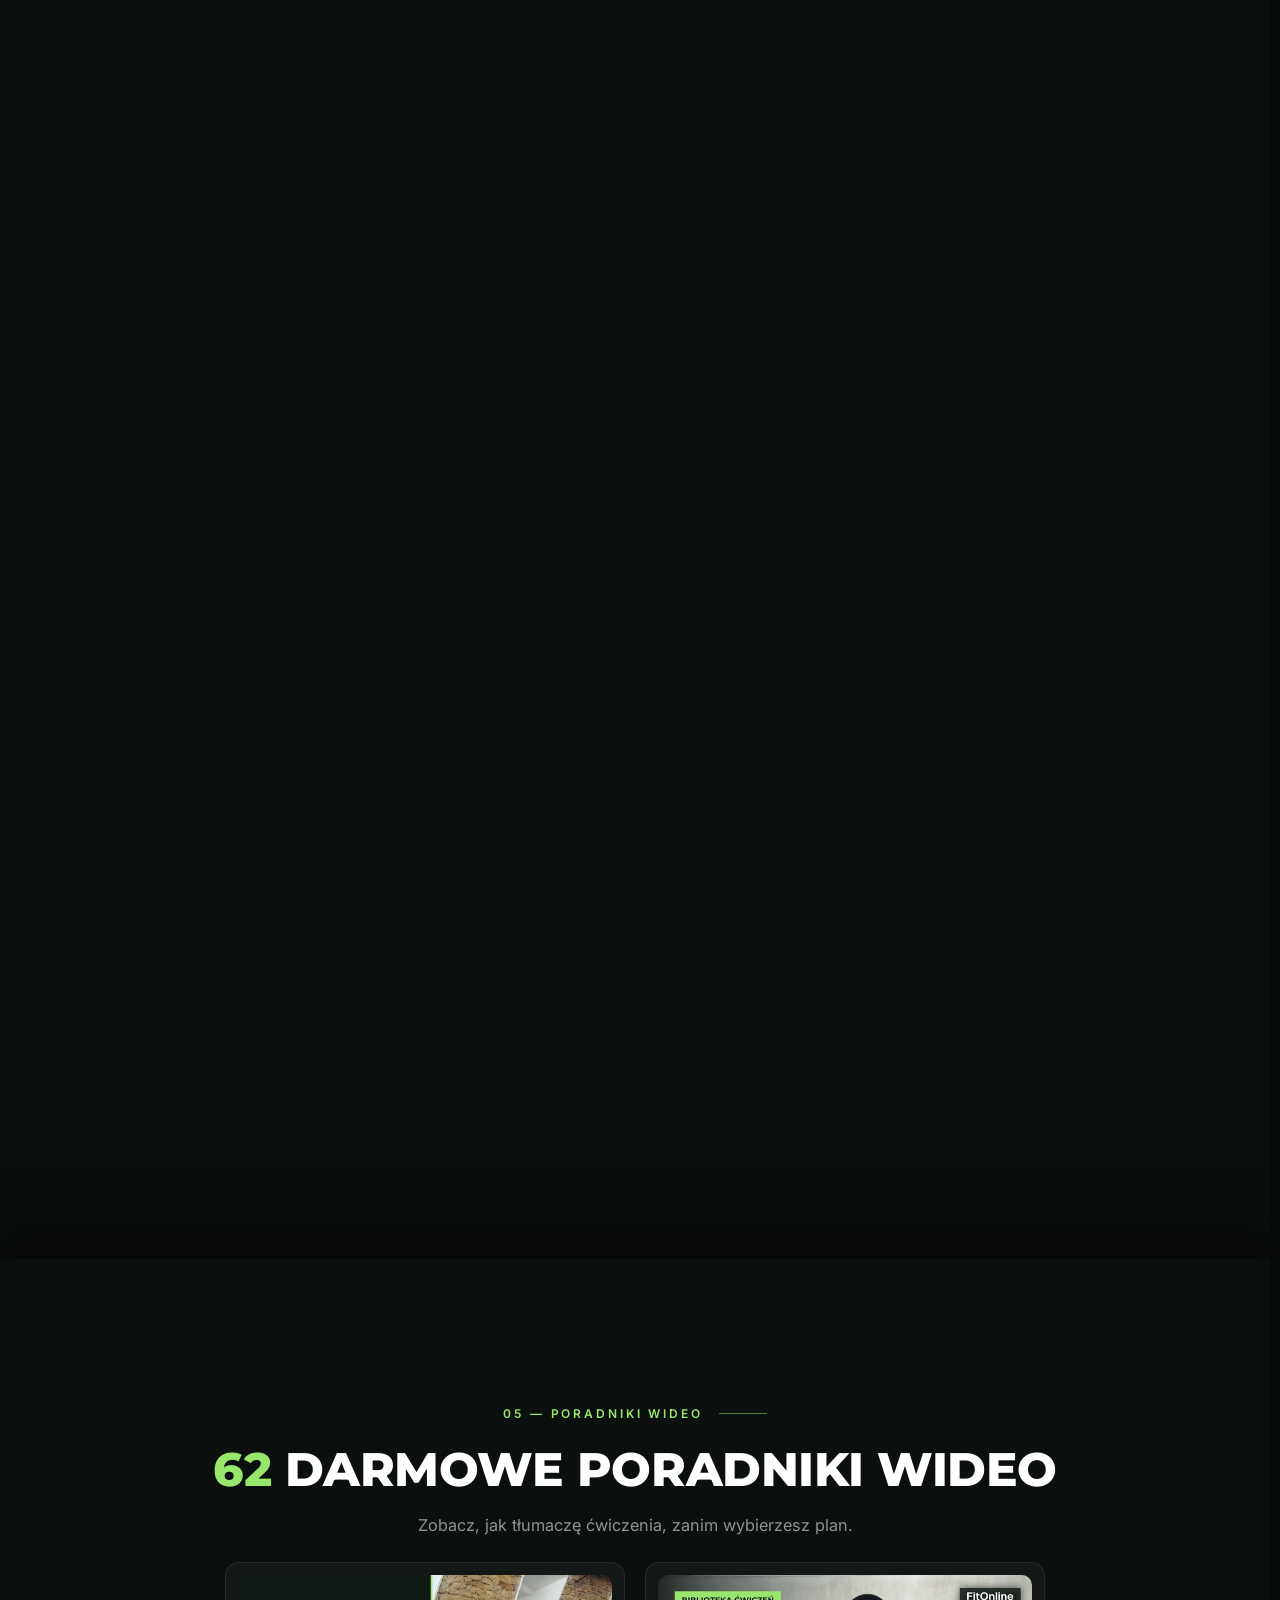
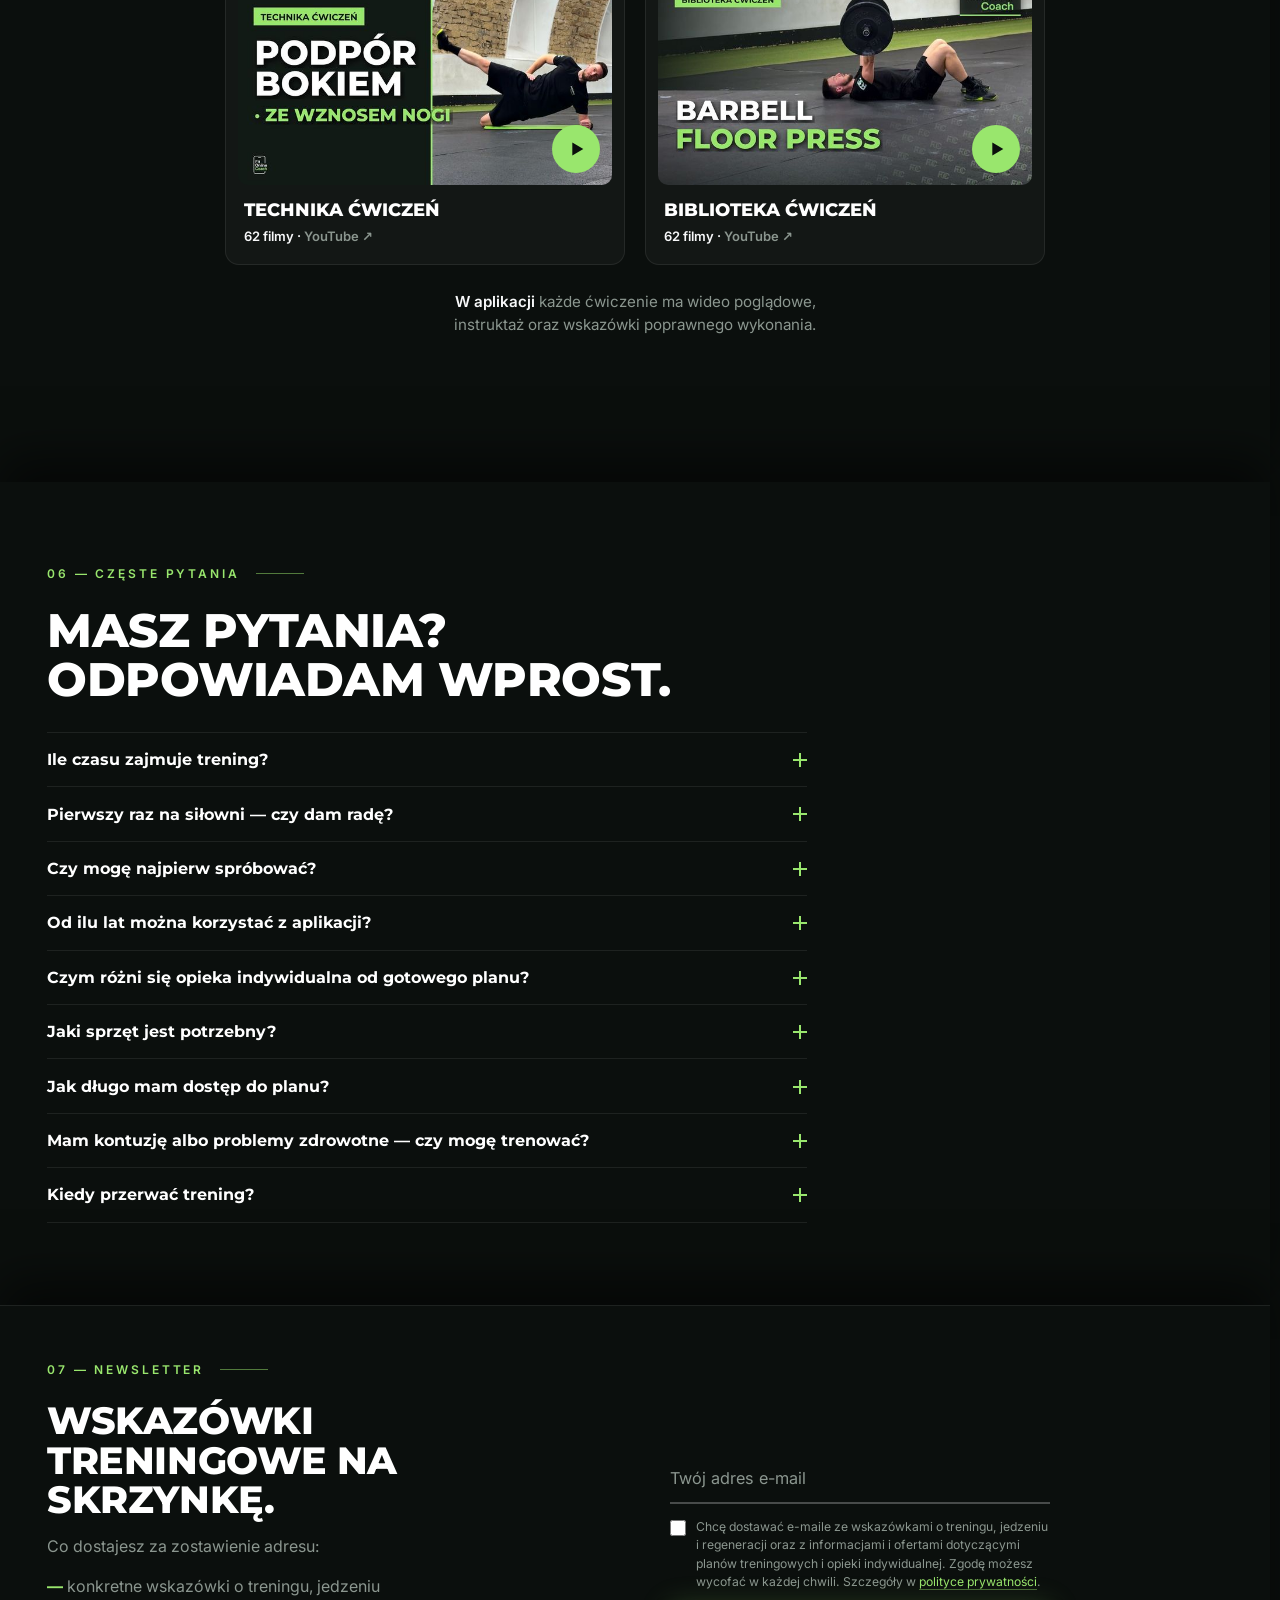
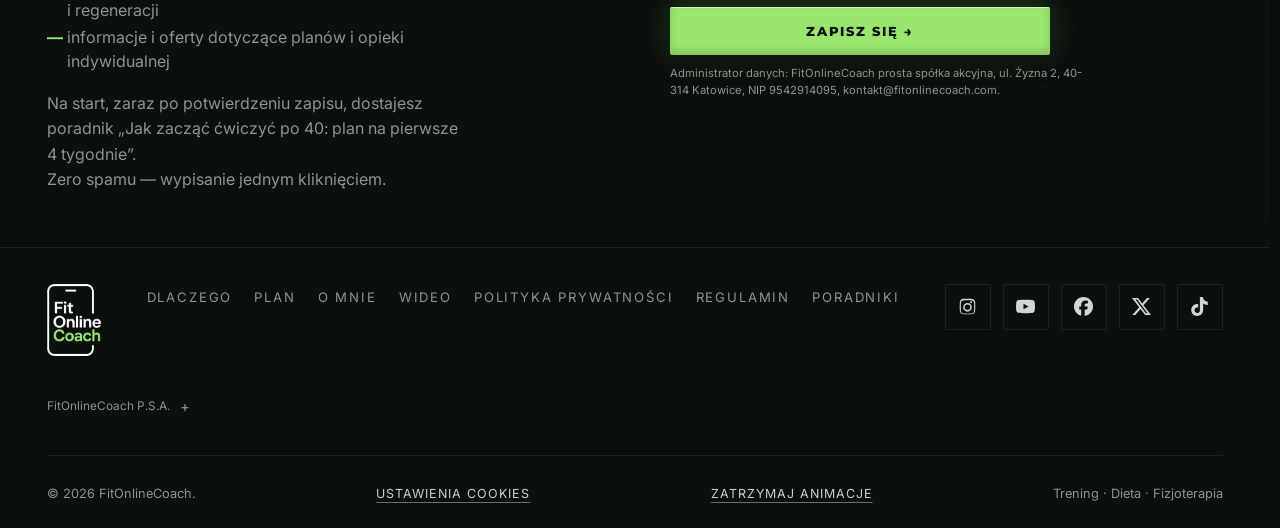
==== commit 517fb222: "T16: na oknach szerszych niż ok. 1600 px wierzch telefonu w pierwszym ekranie nie chowa się w ruchu " ====
--- a/index.html
+++ b/index.html
@@ -3286,10 +3286,14 @@
     const D = { x: xDock, y: yDock, s: sDock }, A = plynne ? { x: xStart, y: yStart, s: sStart } : D;
     const wp = hpWHero(slowoRozumiesz);
     const W = { x: wp[0] - hr.width / 2, y: wp[1] - hr.height / 2, w: slowoRozumiesz.offsetWidth, h: slowoRozumiesz.offsetHeight };
-    const k = HP_RUCH.ruch(p, e, A, D, W, hpB.zero.h, !plynne);
+    const hpSr = hr.top + window.scrollY + hr.height / 2, hpDr = hpDroga(), hpPol = Math.max(hpB.start.h, hpB.zero.h) / 2;
+    const ruch = (q, eq) => { const r = HP_RUCH.ruch(q, eq, A, D, W, hpB.zero.h, !plynne);
+      if (plynne && header) r.y += Math.max(0, header.offsetHeight - (hpSr - q * hpDr + r.y - hpPol * r.s));
+      return r; };
+    const k = ruch(p, e);
     tiltY = k.ry; tiltX = k.rx;
     const kl = HP_CSS && !reduced && !hpTablet.matches
-      ? Array.from({ length: 21 }, (_, i) => HP_RUCH.ruch(i / 20, hpEase(i / 20), A, D, W, hpB.zero.h, !plynne)) : null;
+      ? Array.from({ length: 21 }, (_, i) => ruch(i / 20, hpEase(i / 20))) : null;
     hpUstaw3d(hr, k, plynne ? Math.max(sStart, sDock) : D.s, plynne, plynne ? null : D, kl);
     stosujTelefon(true);
     heroPhone.style.setProperty('--cien-tlo', (plynne ? 0.58 + 0.34 * e : 0.92).toFixed(2));
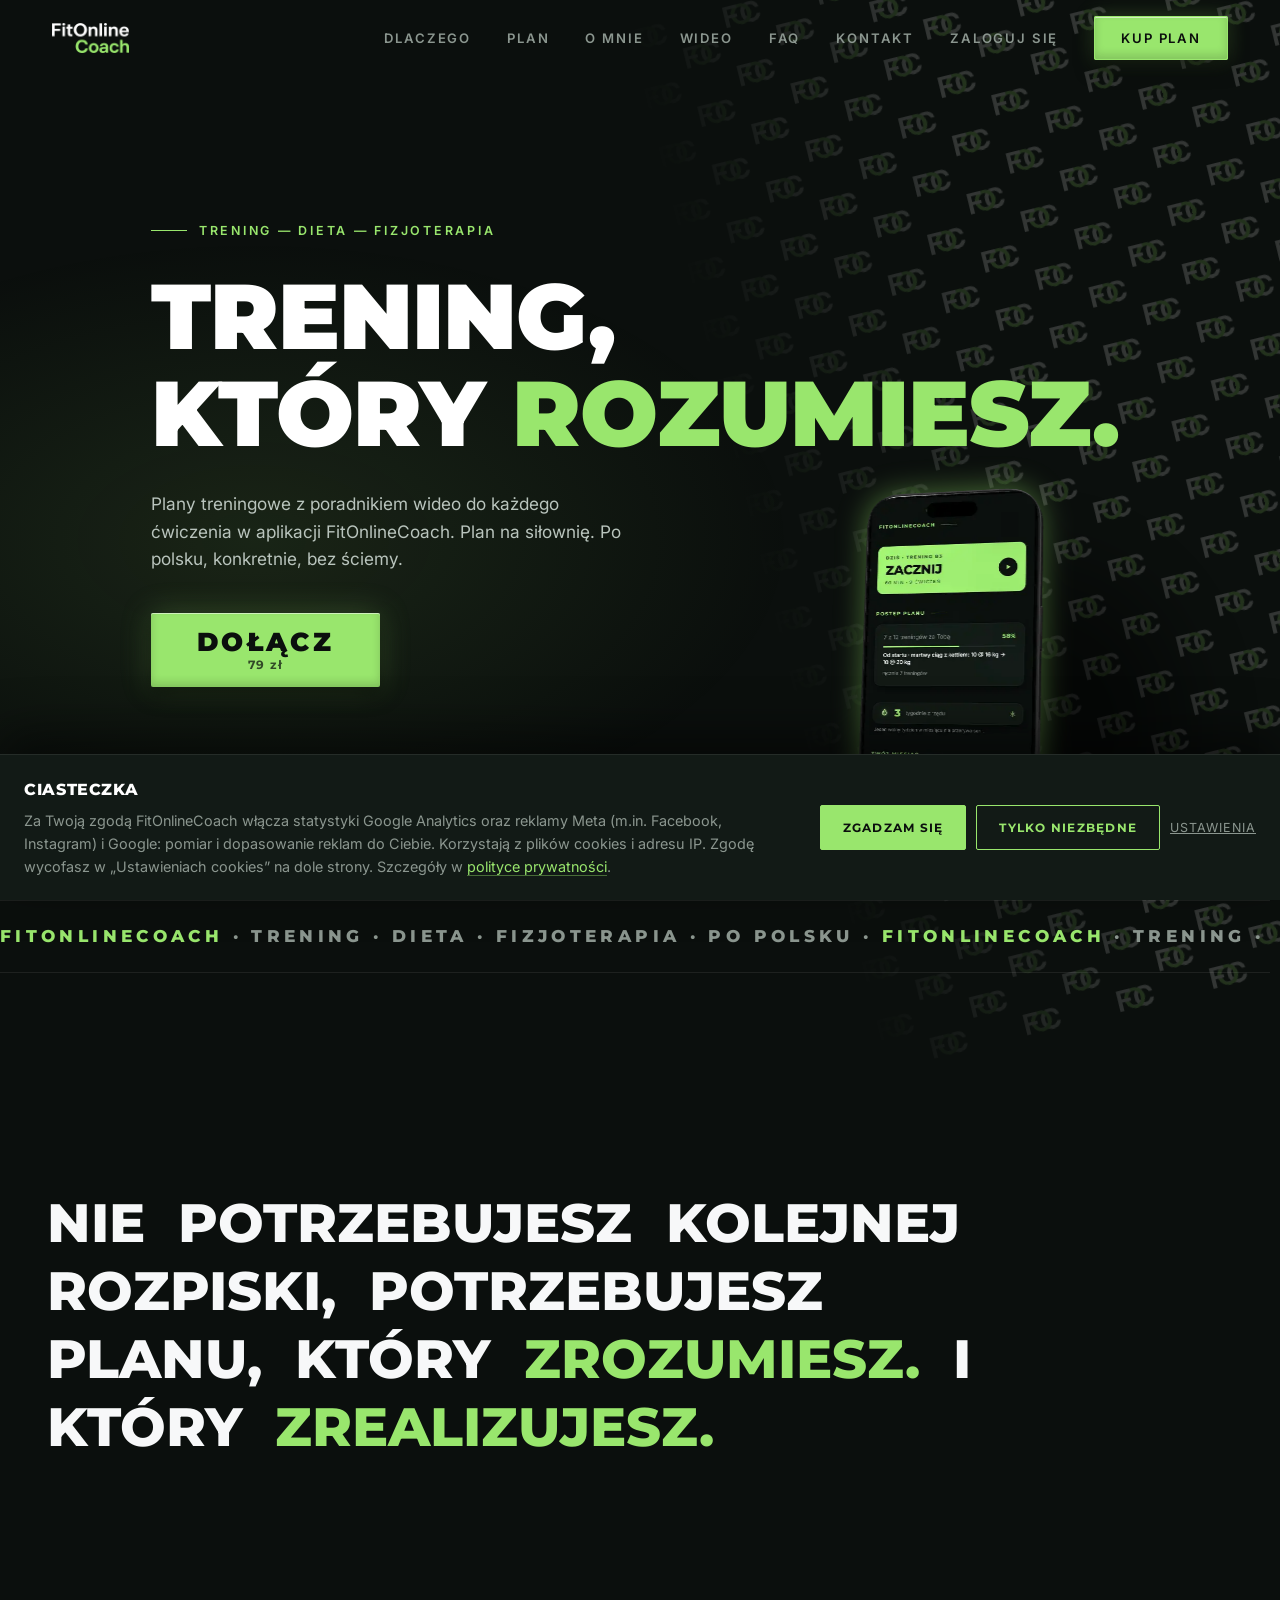
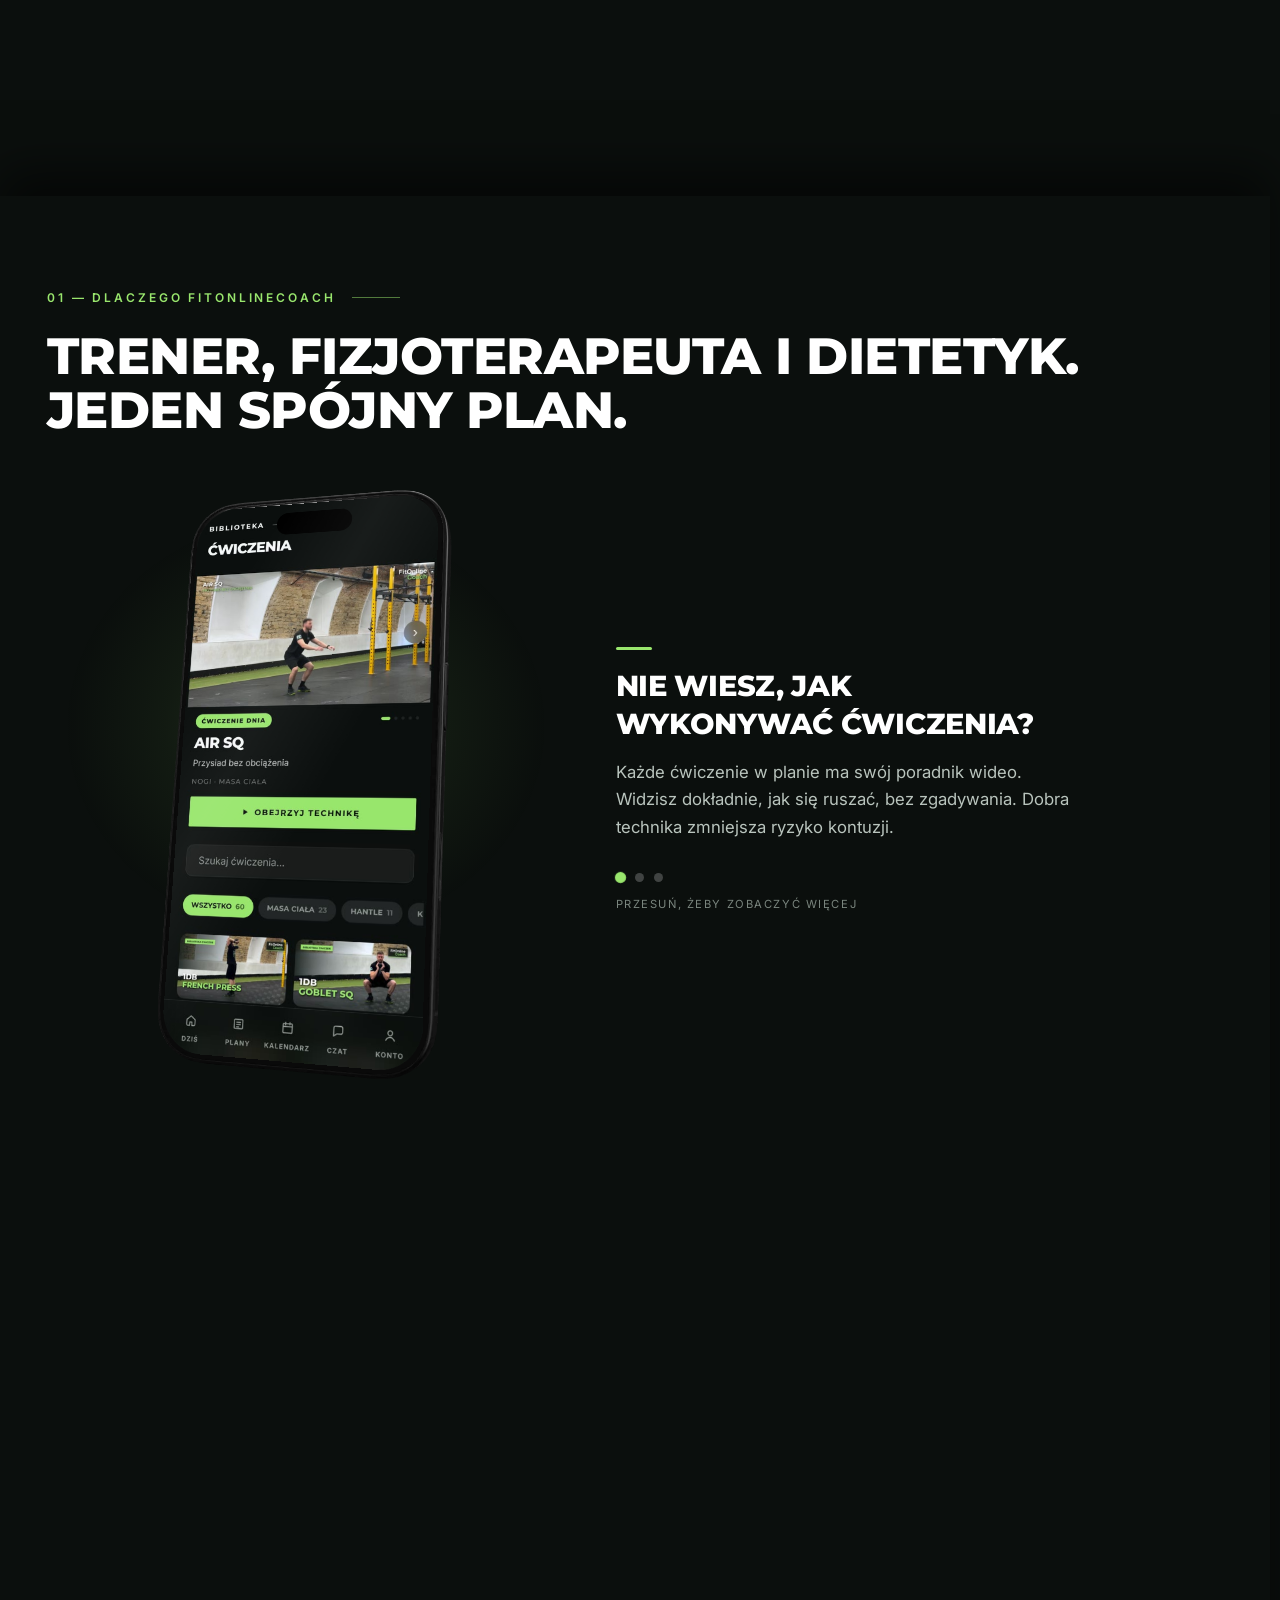
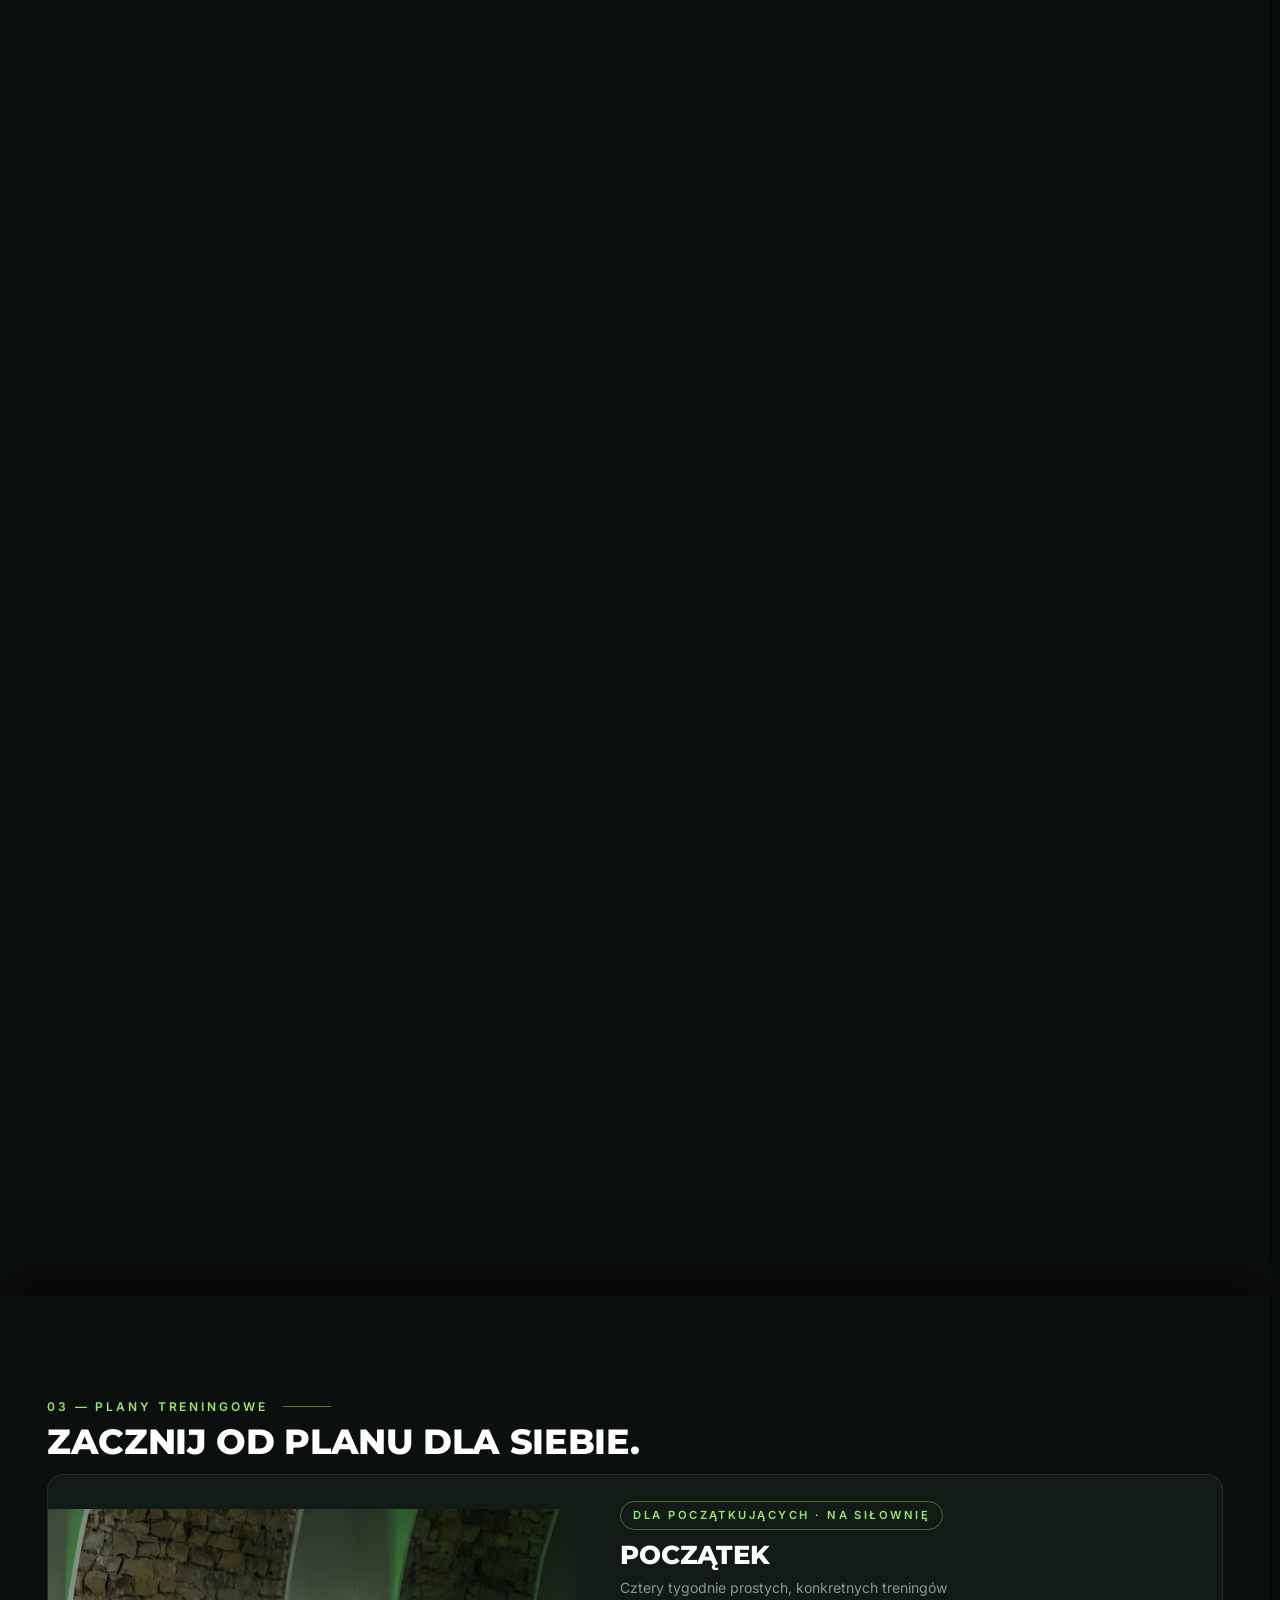
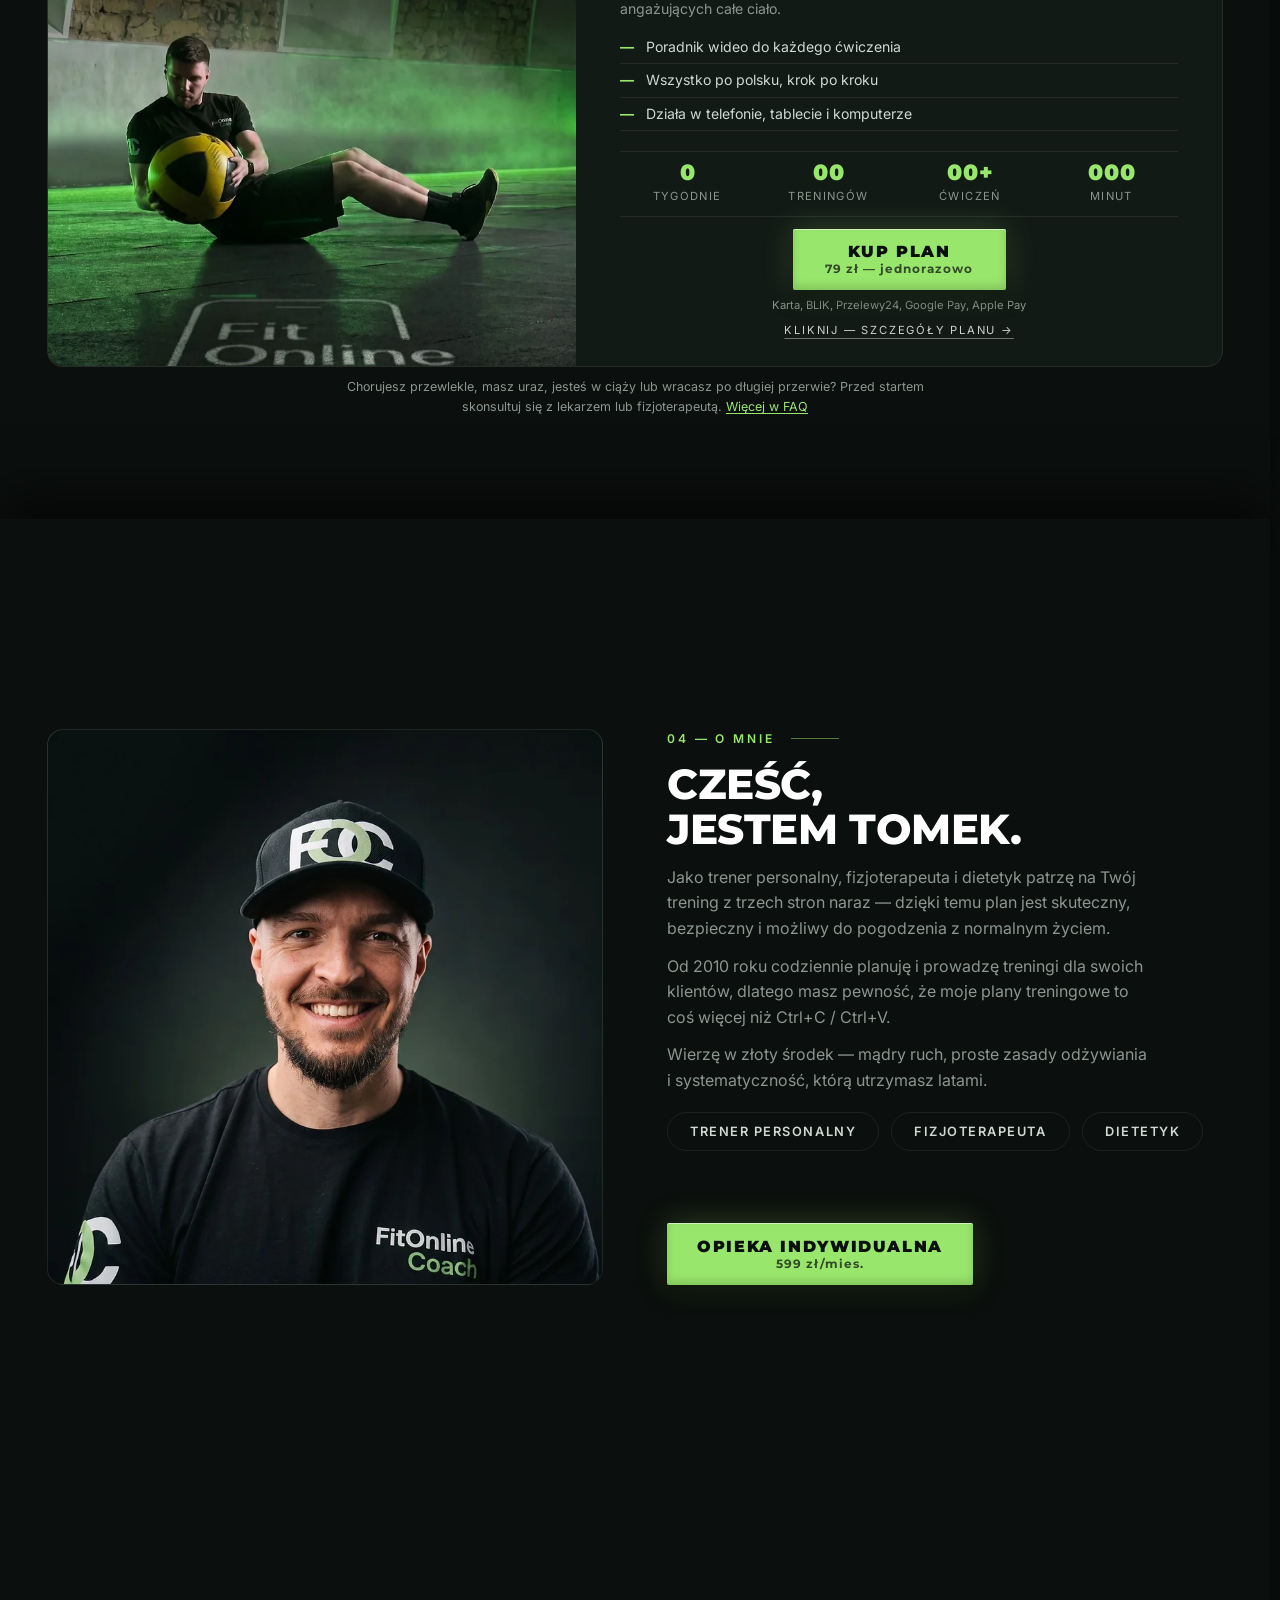
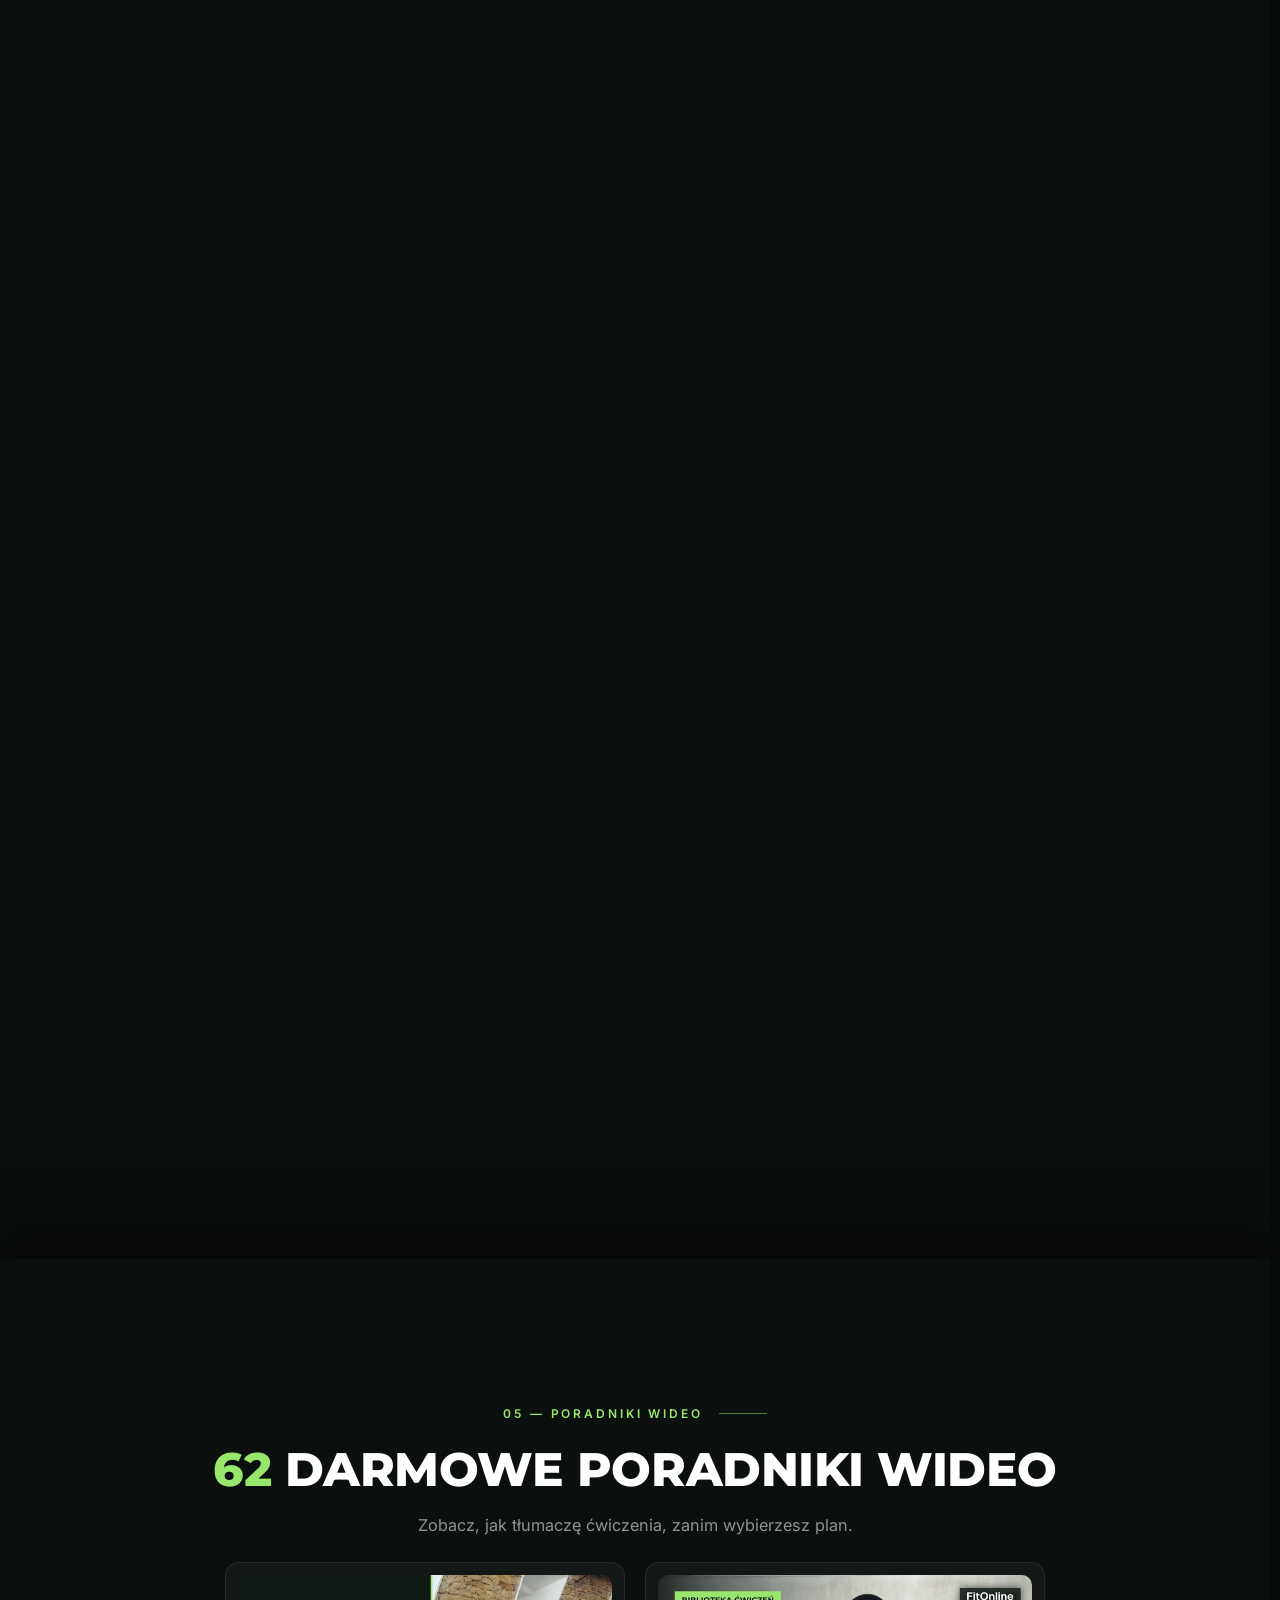
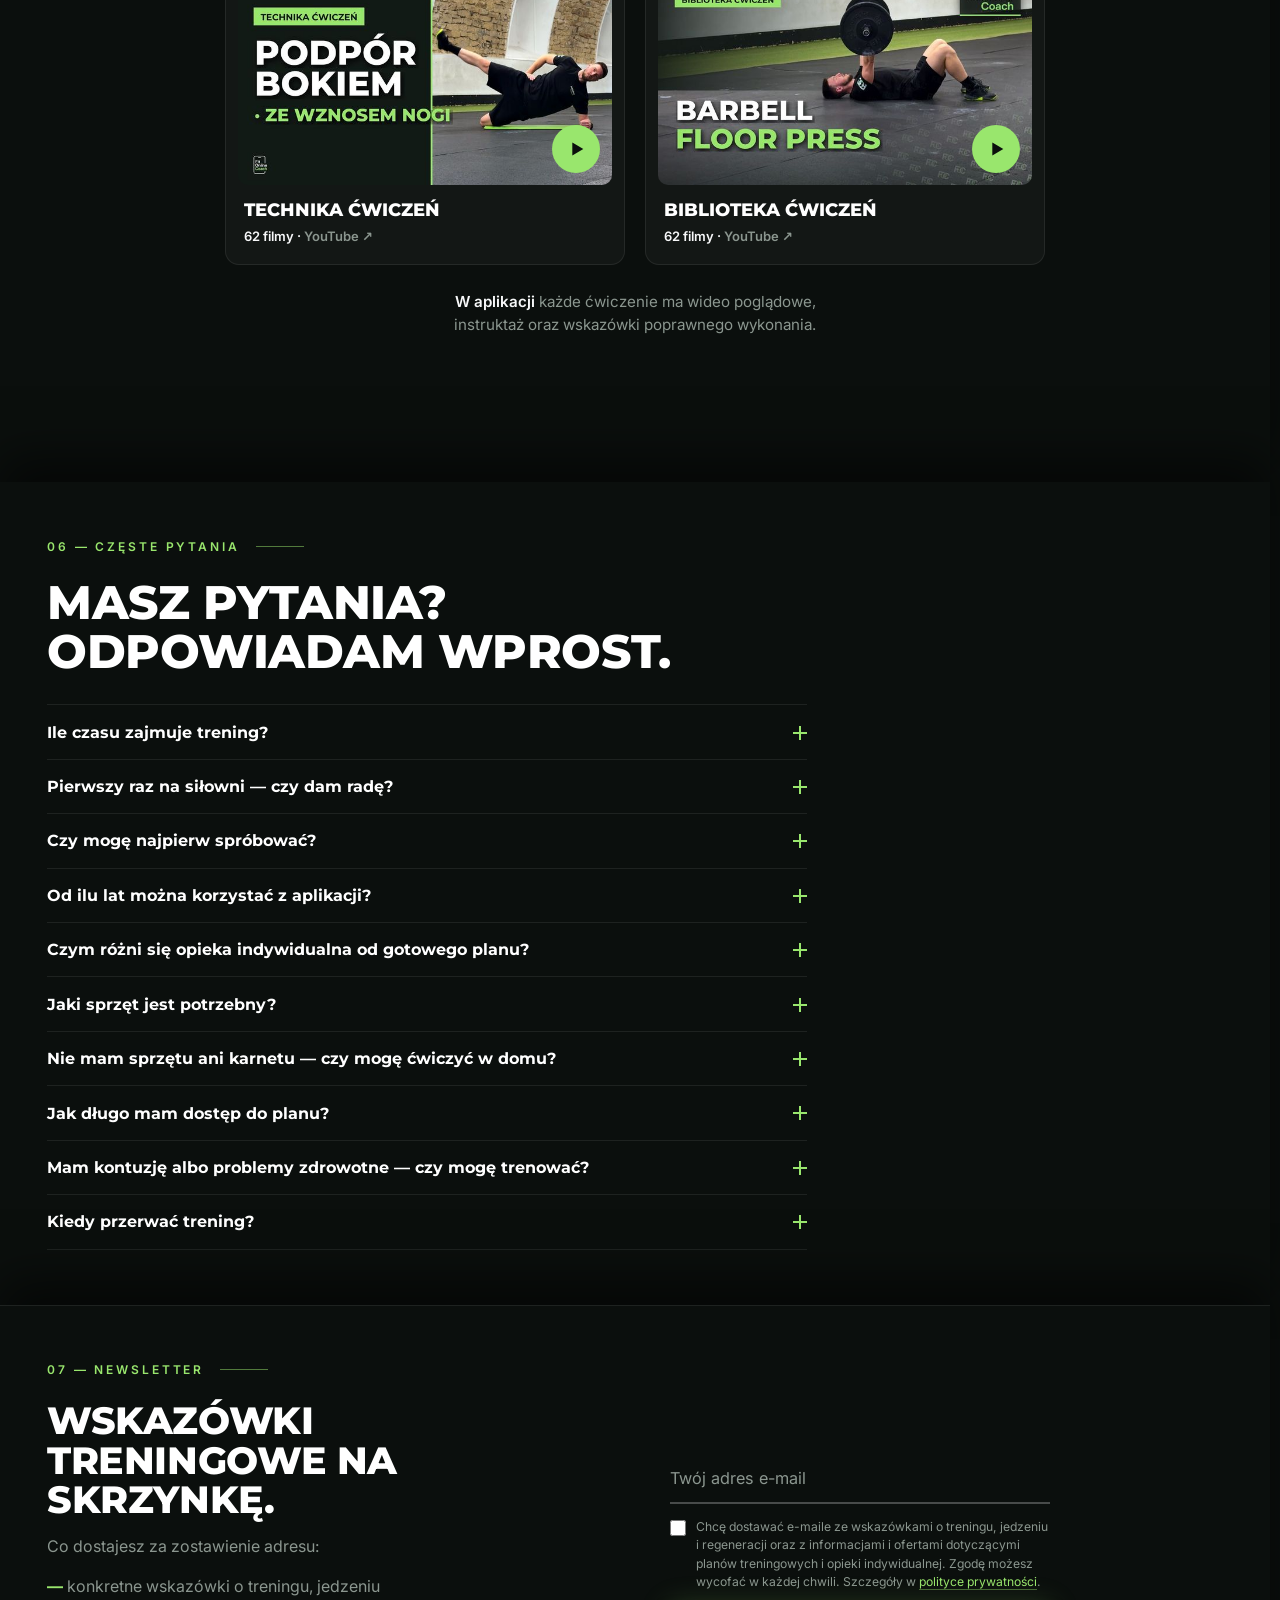
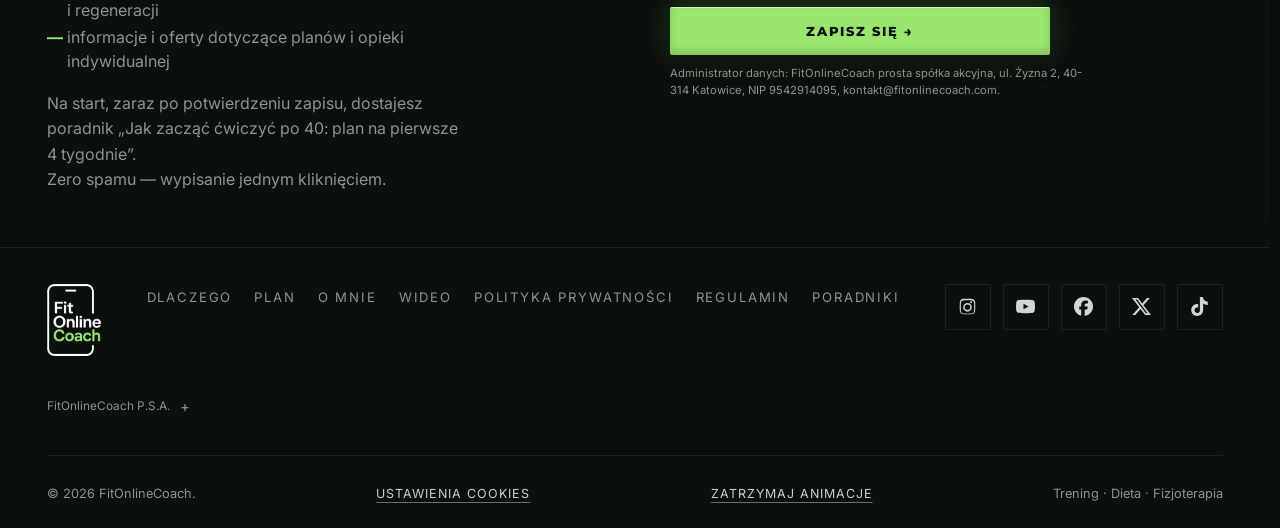
==== commit f4893cdf: "Karta 16 (k70): „Plan na siłownię.” w pierwszym ekranie + pytanie FAQ „Nie mam sprzętu ani karnetu —" ====
--- a/index.html
+++ b/index.html
@@ -1504,7 +1504,7 @@
 }
 </script>
 <script type="application/ld+json">
-{"@context":"https://schema.org","@type":"FAQPage","inLanguage":"pl-PL","mainEntity":[{"@type":"Question","name":"Ile czasu zajmuje trening?","acceptedAnswer":{"@type":"Answer","text":"Jeden trening zajmie Ci 45–70 min. Zanim wybierzesz plan, możesz sprawdzić, ile treningów jest przewidzianych w tygodniu."}},{"@type":"Question","name":"Pierwszy raz na siłowni — czy dam radę?","acceptedAnswer":{"@type":"Answer","text":"Tak, każdy plan został zbudowany i przedstawiony w ten sposób, aby był zrozumiały i możliwy do wykonania. Jeśli właśnie zaczynasz swoją treningową przygodę — sprawdź Plan „Początek”."}},{"@type":"Question","name":"Czy mogę najpierw spróbować?","acceptedAnswer":{"@type":"Answer","text":"Tak. Pierwszy tydzień planu masz za darmo przez 7 dni i bez podawania karty. Darmowy tydzień przysługuje raz i kończy się sam, bez opłat. Potem decydujesz, czy kupujesz cały plan."}},{"@type":"Question","name":"Od ilu lat można korzystać z aplikacji?","acceptedAnswer":{"@type":"Answer","text":"Z aplikacji FitOnlineCoach, także z planów i opieki, mogą korzystać wyłącznie osoby pełnoletnie (od 18 lat)."}},{"@type":"Question","name":"Czym różni się opieka indywidualna od gotowego planu?","acceptedAnswer":{"@type":"Answer","text":"Gotowy plan kupujesz raz i realizujesz samodzielnie w aplikacji. Opieka indywidualna online to abonament miesięczny, a plan powstaje po wywiadzie zdrowotnym i treningowym, specjalnie dla Ciebie, w trakcie masz stały kontakt z trenerem na czacie."}},{"@type":"Question","name":"Jaki sprzęt jest potrzebny?","acceptedAnswer":{"@type":"Answer","text":"To zależy od planu. Pełną listę sprzętu widzisz na karcie planu i w aplikacji, zanim kupisz."}},{"@type":"Question","name":"Jak długo mam dostęp do planu?","acceptedAnswer":{"@type":"Answer","text":"Bezterminowo, dopóki masz konto — płacisz raz, a plan zostaje z Tobą. Chcesz przejść go drugi raz? Restart masz bez dopłaty."}},{"@type":"Question","name":"Mam kontuzję albo problemy zdrowotne — czy mogę trenować?","acceptedAnswer":{"@type":"Answer","text":"Przed pierwszym treningiem porozmawiaj z lekarzem, jeśli chorujesz na serce, masz cukrzycę albo świeży uraz. To samo dotyczy ciąży, okresu krótko po porodzie i powrotu do aktywności po długiej przerwie. Jeśli masz jakiekolwiek wątpliwości co do swojego zdrowia, bezpośrednia konsultacja z lekarzem, fizjoterapeutą lub trenerem to świetny pomysł. Regularne badania to część zdrowego trybu życia."}},{"@type":"Question","name":"Kiedy przerwać trening?","acceptedAnswer":{"@type":"Answer","text":"Normalne są: zadyszka, zmęczenie mięśni w trakcie i bóle mięśniowe 1–2 dni po treningu. Przerwij ćwiczenie i odpocznij, jeśli pojawi się: ból w klatce piersiowej, duszności, zawroty głowy, kołatanie serca, ostry ból stawu, nagły ból pleców. W przypadku wystąpienia powyższych objawów, przed kolejnym treningiem skonsultuj się ze specjalistą."}}]}
+{"@context":"https://schema.org","@type":"FAQPage","inLanguage":"pl-PL","mainEntity":[{"@type":"Question","name":"Ile czasu zajmuje trening?","acceptedAnswer":{"@type":"Answer","text":"Jeden trening zajmie Ci 45–70 min. Zanim wybierzesz plan, możesz sprawdzić, ile treningów jest przewidzianych w tygodniu."}},{"@type":"Question","name":"Pierwszy raz na siłowni — czy dam radę?","acceptedAnswer":{"@type":"Answer","text":"Tak, każdy plan został zbudowany i przedstawiony w ten sposób, aby był zrozumiały i możliwy do wykonania. Jeśli właśnie zaczynasz swoją treningową przygodę — sprawdź Plan „Początek”."}},{"@type":"Question","name":"Czy mogę najpierw spróbować?","acceptedAnswer":{"@type":"Answer","text":"Tak. Pierwszy tydzień planu masz za darmo przez 7 dni i bez podawania karty. Darmowy tydzień przysługuje raz i kończy się sam, bez opłat. Potem decydujesz, czy kupujesz cały plan."}},{"@type":"Question","name":"Od ilu lat można korzystać z aplikacji?","acceptedAnswer":{"@type":"Answer","text":"Z aplikacji FitOnlineCoach, także z planów i opieki, mogą korzystać wyłącznie osoby pełnoletnie (od 18 lat)."}},{"@type":"Question","name":"Czym różni się opieka indywidualna od gotowego planu?","acceptedAnswer":{"@type":"Answer","text":"Gotowy plan kupujesz raz i realizujesz samodzielnie w aplikacji. Opieka indywidualna online to abonament miesięczny, a plan powstaje po wywiadzie zdrowotnym i treningowym, specjalnie dla Ciebie, w trakcie masz stały kontakt z trenerem na czacie."}},{"@type":"Question","name":"Jaki sprzęt jest potrzebny?","acceptedAnswer":{"@type":"Answer","text":"To zależy od planu. Pełną listę sprzętu widzisz na karcie planu i w aplikacji, zanim kupisz."}},{"@type":"Question","name":"Nie mam sprzętu ani karnetu — czy mogę ćwiczyć w domu?","acceptedAnswer":{"@type":"Answer","text":"Plan „Początek” jest na siłownię. Pełną listę sprzętu widzisz na karcie planu."}},{"@type":"Question","name":"Jak długo mam dostęp do planu?","acceptedAnswer":{"@type":"Answer","text":"Bezterminowo, dopóki masz konto — płacisz raz, a plan zostaje z Tobą. Chcesz przejść go drugi raz? Restart masz bez dopłaty."}},{"@type":"Question","name":"Mam kontuzję albo problemy zdrowotne — czy mogę trenować?","acceptedAnswer":{"@type":"Answer","text":"Przed pierwszym treningiem porozmawiaj z lekarzem, jeśli chorujesz na serce, masz cukrzycę albo świeży uraz. To samo dotyczy ciąży, okresu krótko po porodzie i powrotu do aktywności po długiej przerwie. Jeśli masz jakiekolwiek wątpliwości co do swojego zdrowia, bezpośrednia konsultacja z lekarzem, fizjoterapeutą lub trenerem to świetny pomysł. Regularne badania to część zdrowego trybu życia."}},{"@type":"Question","name":"Kiedy przerwać trening?","acceptedAnswer":{"@type":"Answer","text":"Normalne są: zadyszka, zmęczenie mięśni w trakcie i bóle mięśniowe 1–2 dni po treningu. Przerwij ćwiczenie i odpocznij, jeśli pojawi się: ból w klatce piersiowej, duszności, zawroty głowy, kołatanie serca, ostry ból stawu, nagły ból pleców. W przypadku wystąpienia powyższych objawów, przed kolejnym treningiem skonsultuj się ze specjalistą."}}]}
 </script>
 </head>
 <body>
@@ -1599,6 +1599,7 @@
       <span class="w outline" style="animation-delay:.75s">rozumiesz.</span>
     </h1>
     <p class="lead"><span class="lead-omin" aria-hidden="true"></span>Plany treningowe z&nbsp;poradnikiem wideo do każdego ćwiczenia w&nbsp;aplikacji FitOnlineCoach.
+      Plan na siłownię.
       Po polsku, konkretnie, bez ściemy.</p>
     <div class="hero-actions">
       <a class="btn btn-lime btn-join obw" href="https://app.fitonlinecoach.com/plany" target="_blank" rel="noopener">
@@ -2022,6 +2023,10 @@
         <p>To zależy od planu. Pełną listę sprzętu widzisz na karcie planu i&nbsp;w&nbsp;aplikacji, zanim kupisz.</p>
       </details>
       <details class="faq-item">
+        <summary><span>Nie mam sprzętu ani karnetu — czy mogę ćwiczyć w&nbsp;domu?</span></summary>
+        <p>Plan&nbsp;„Początek” jest na siłownię. Pełną listę sprzętu widzisz na karcie planu.</p>
+      </details>
+      <details class="faq-item">
         <summary><span>Jak długo mam dostęp do planu?</span></summary>
         <p>Bezterminowo, dopóki masz konto — płacisz raz, a&nbsp;plan zostaje z&nbsp;Tobą.
           Chcesz przejść go drugi raz? Restart masz bez dopłaty.</p>
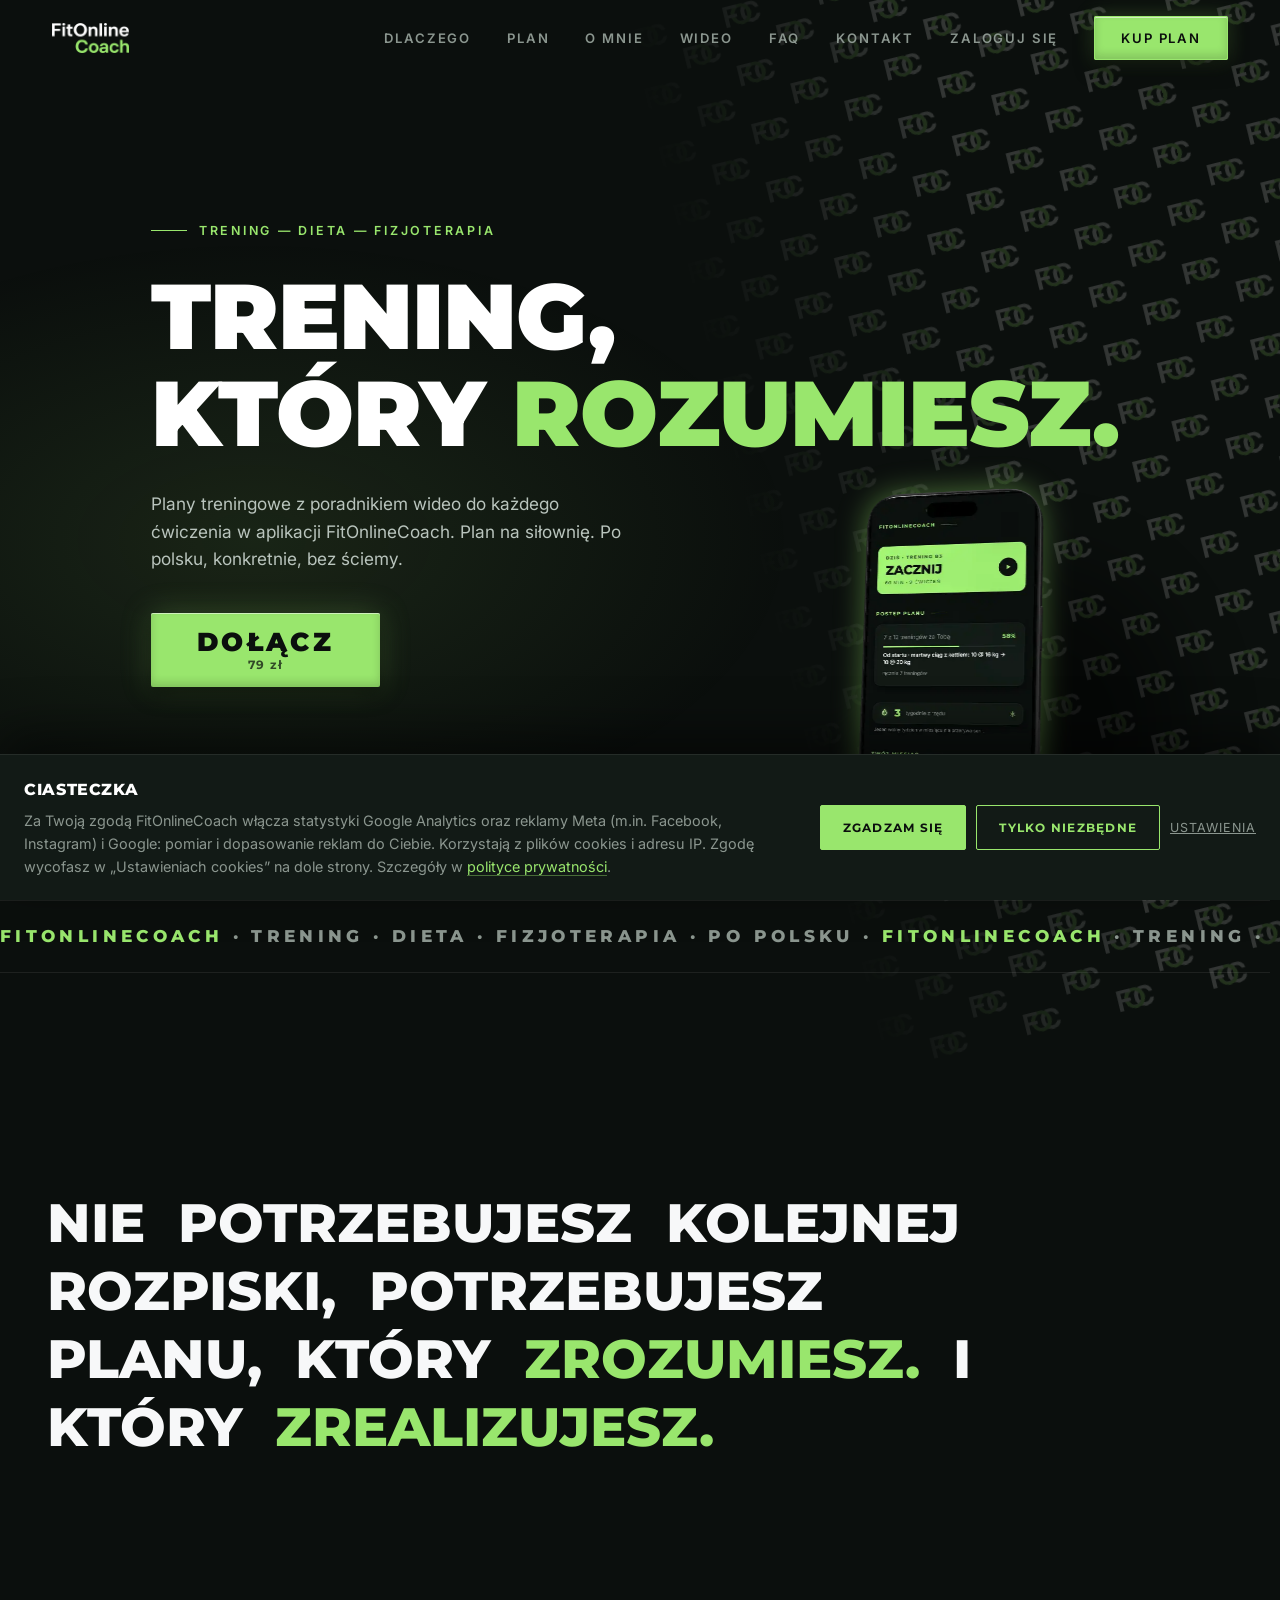
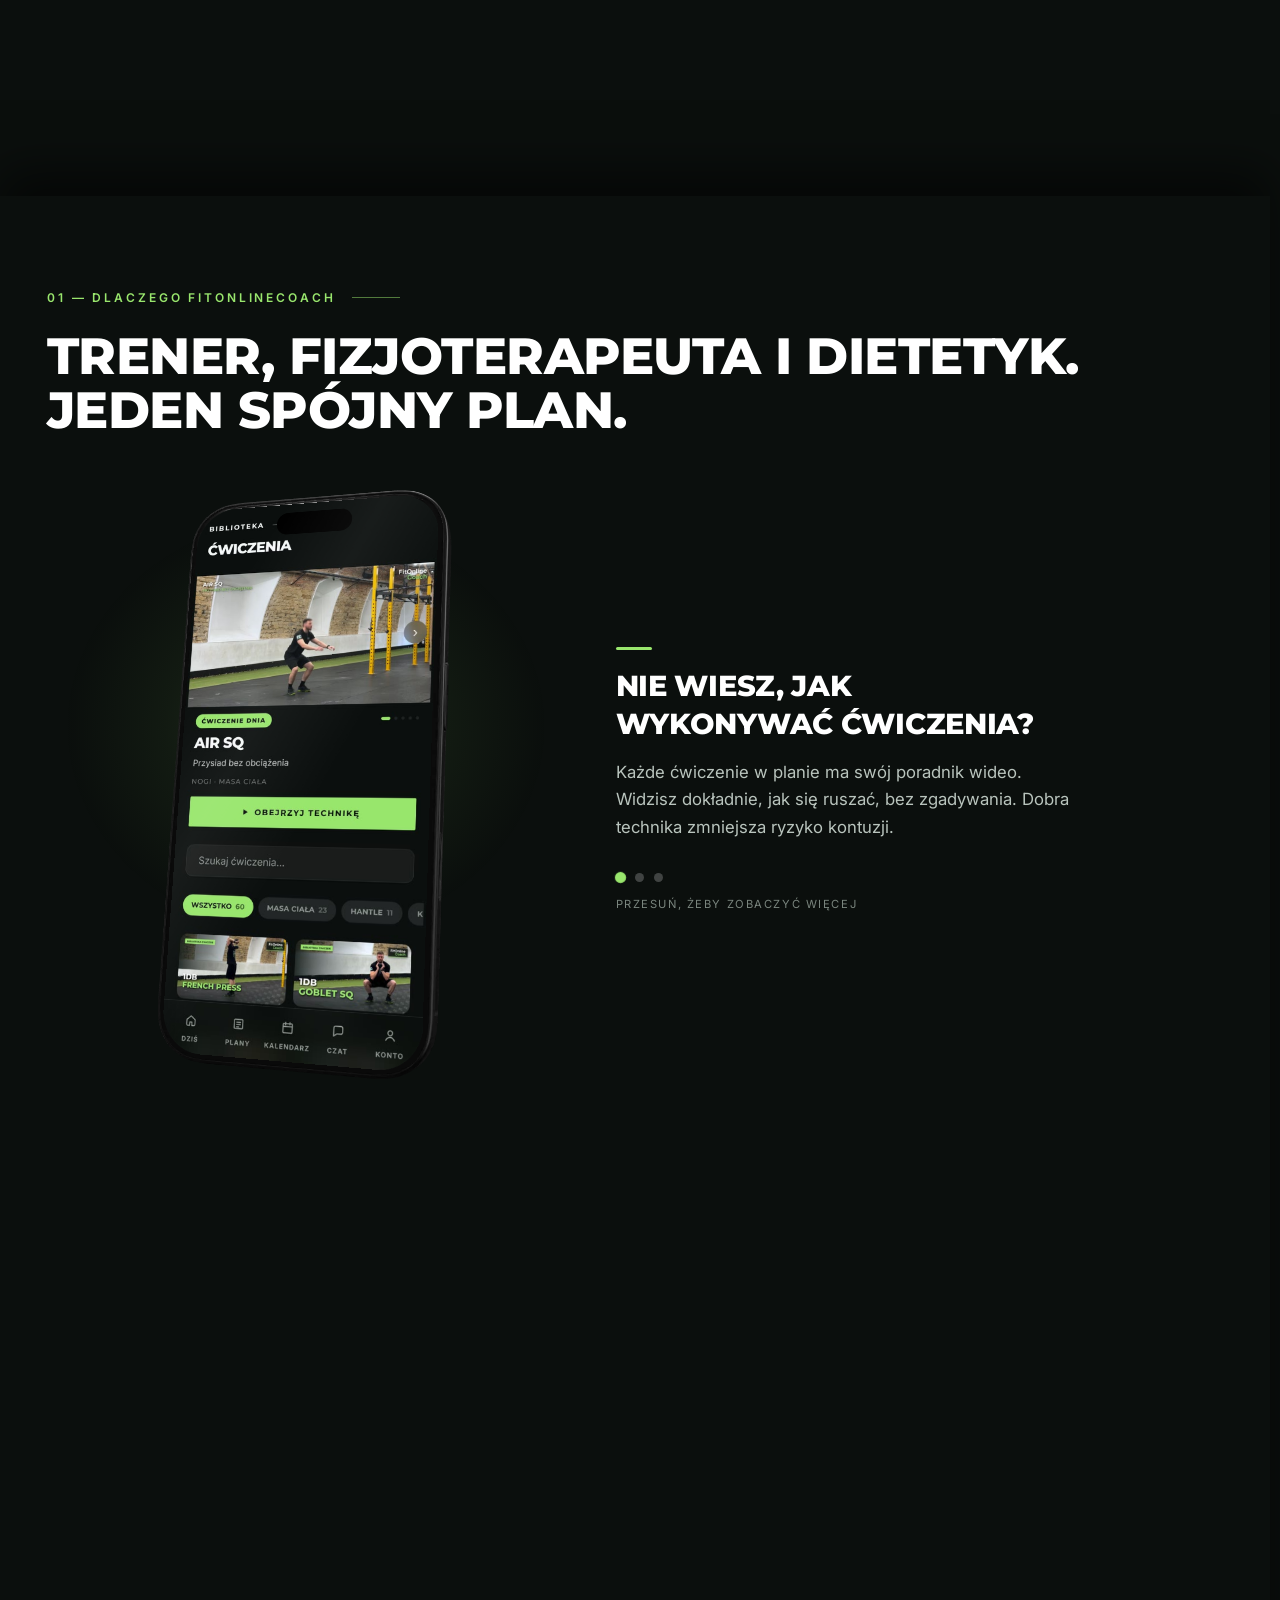
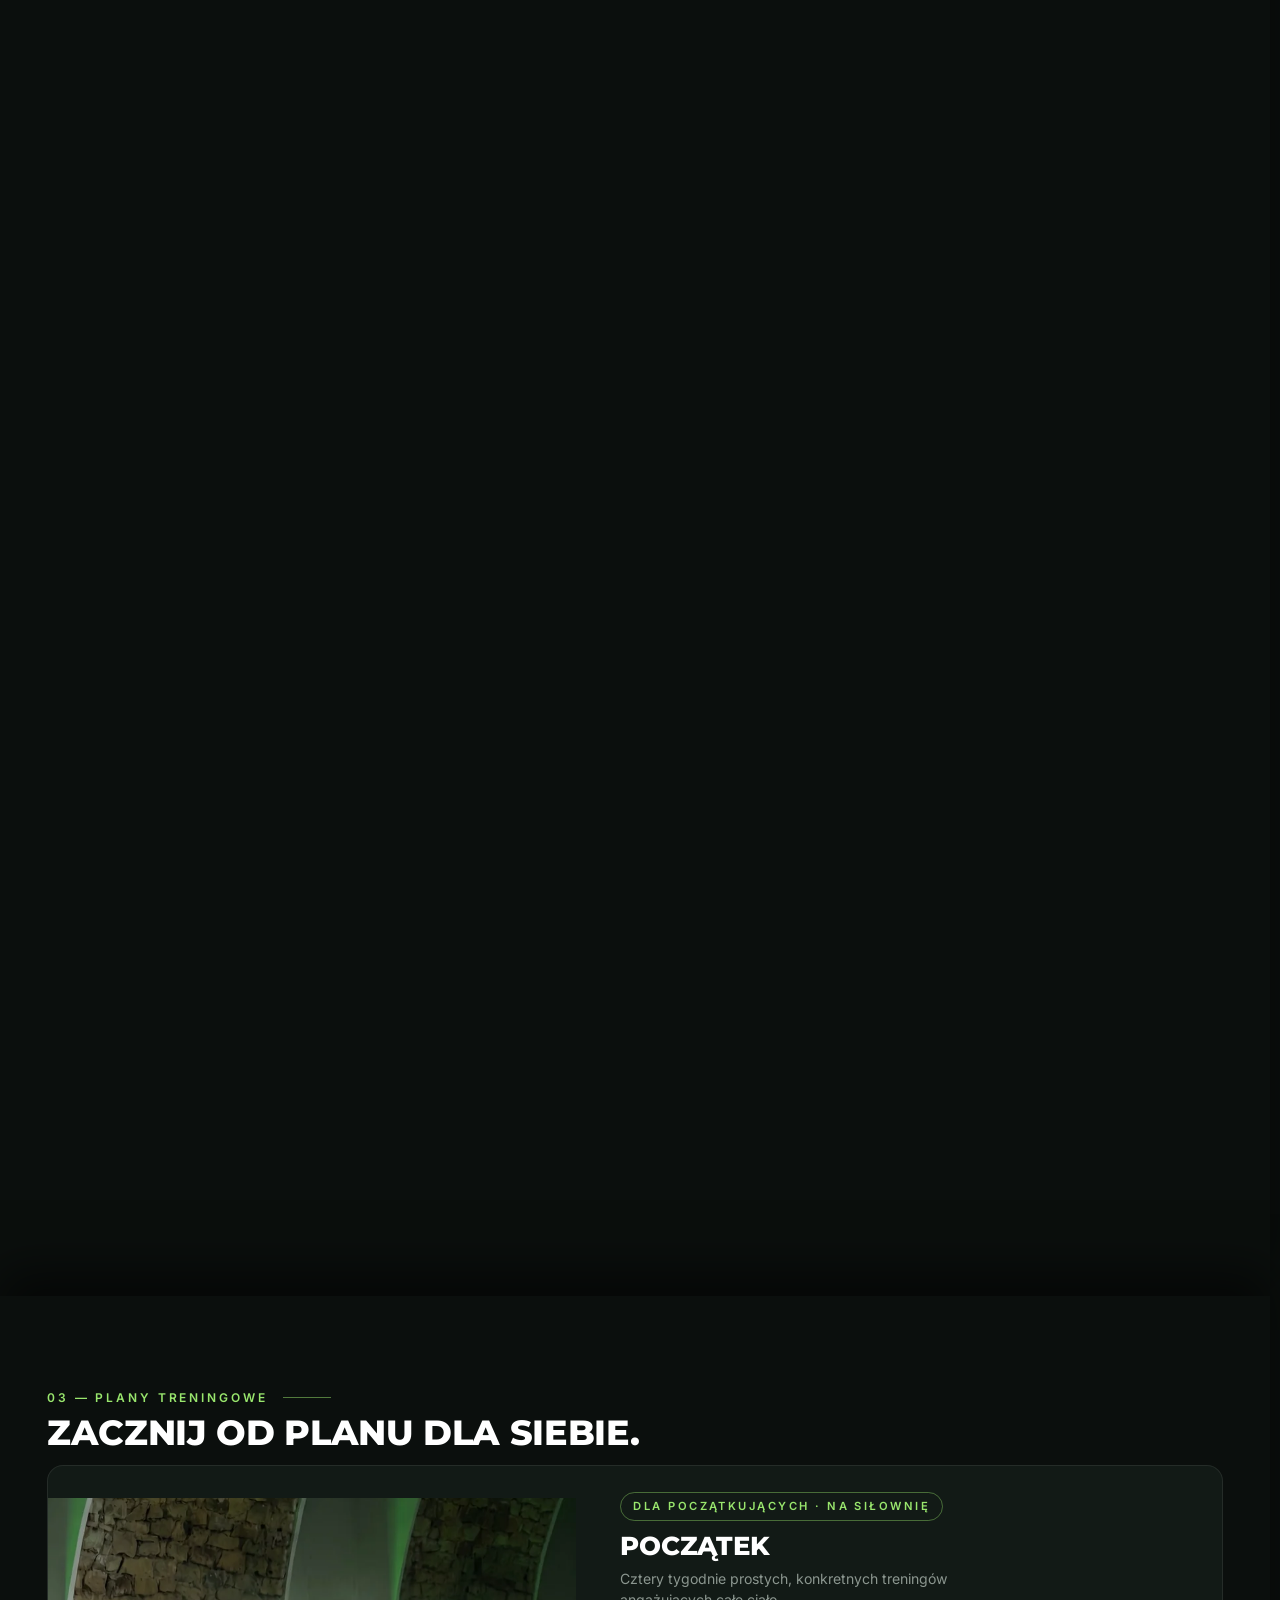
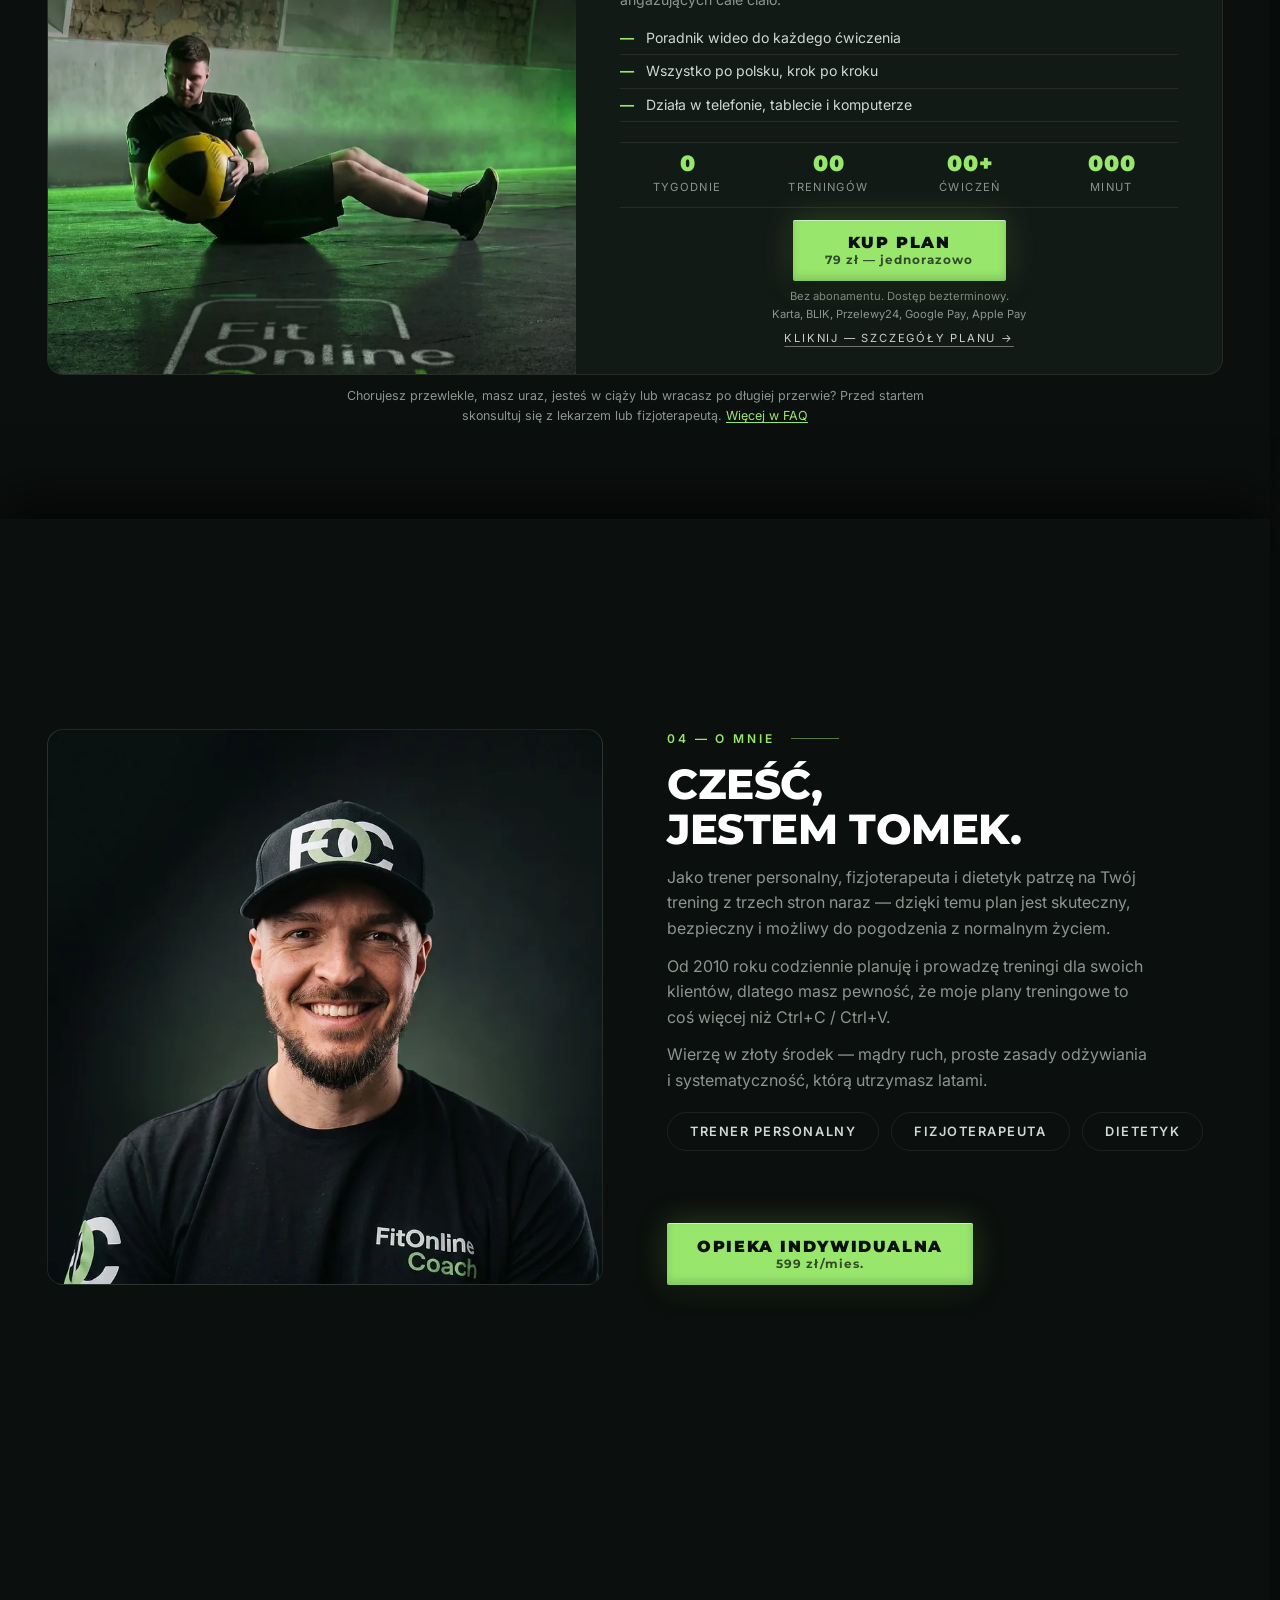
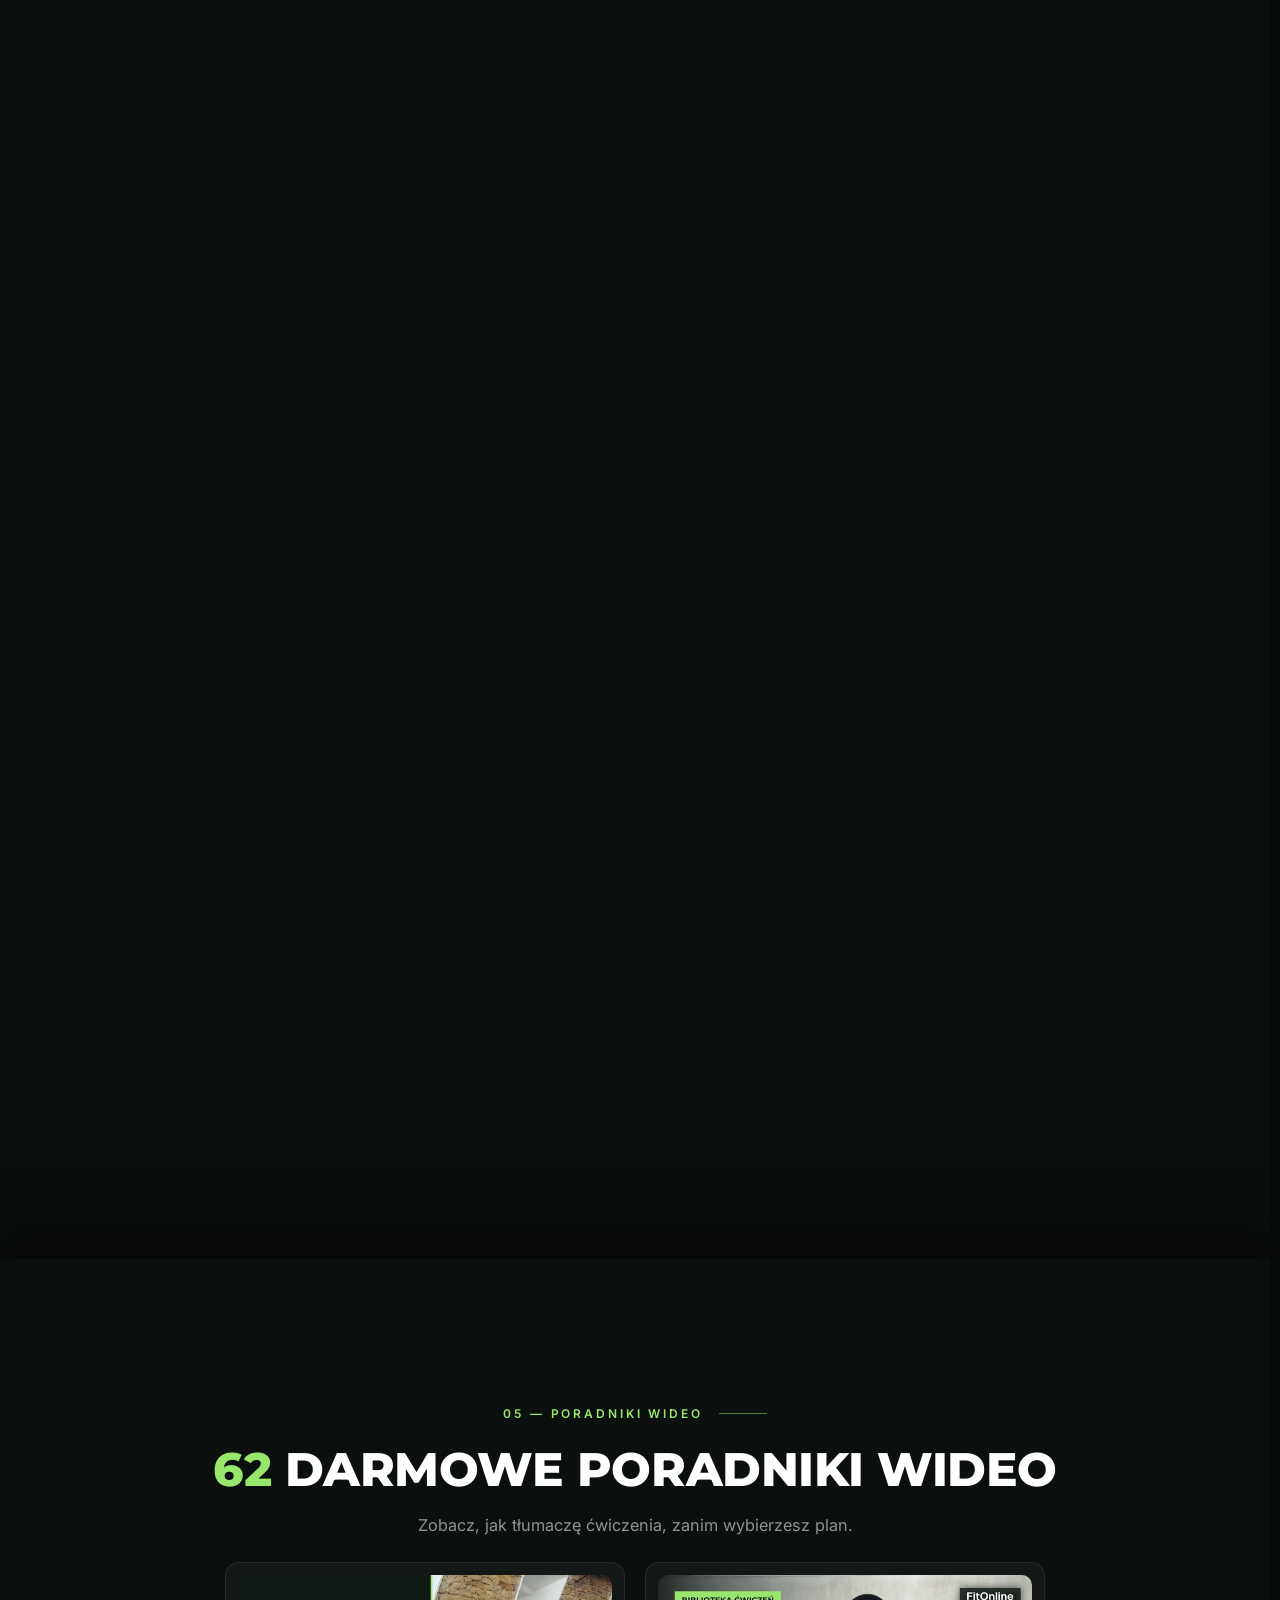
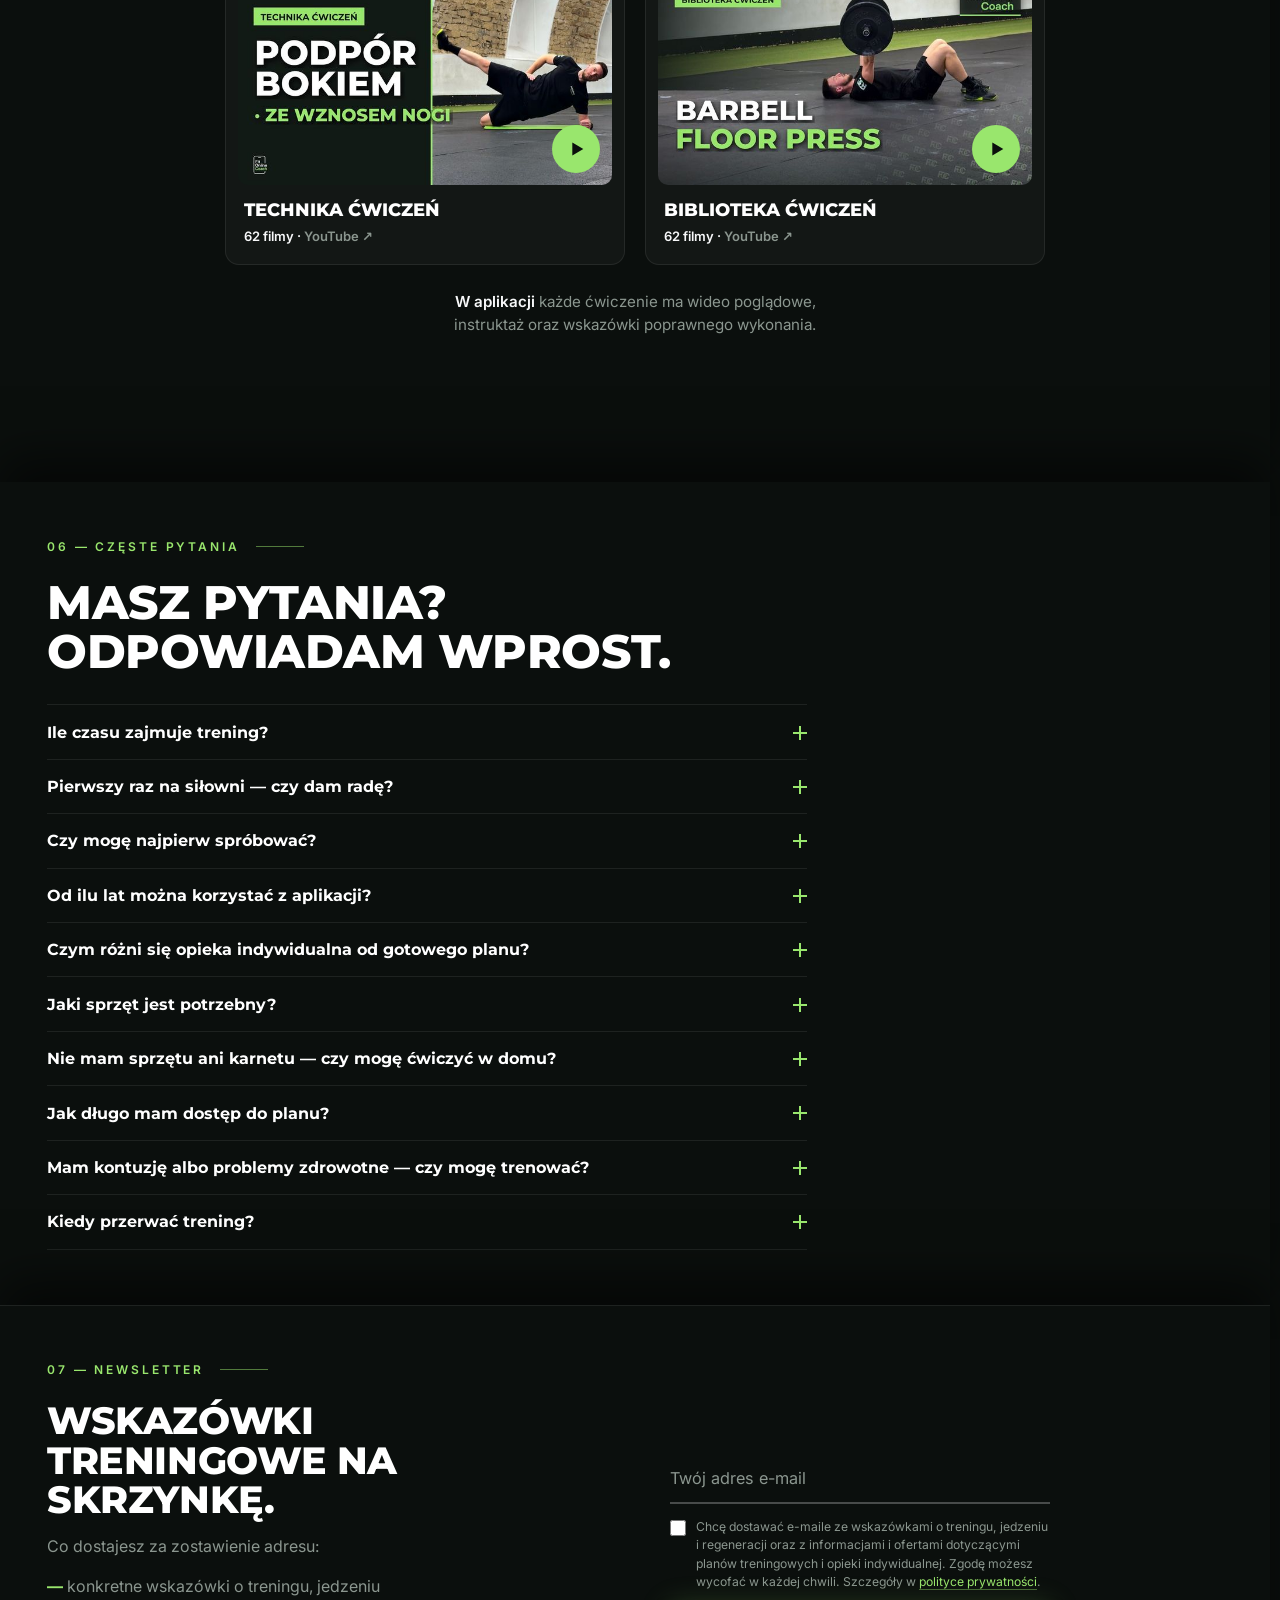
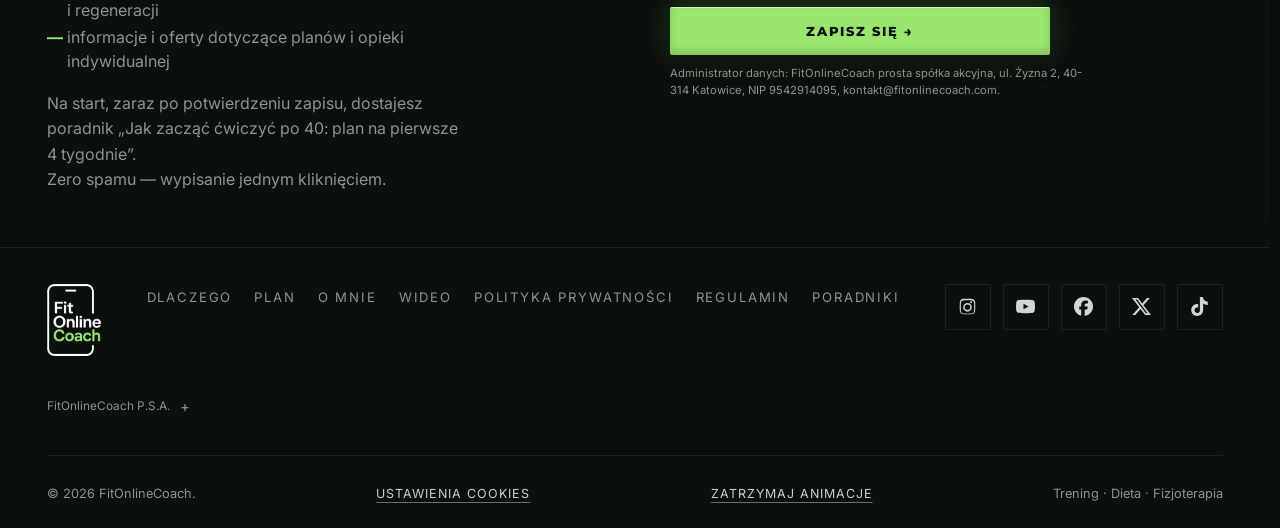
==== commit e94261cb: "Karta 31 (k71): linia „Bez abonamentu. Dostęp bezterminowy.” przy cenie na karcie planu (karta k71, " ====
--- a/index.html
+++ b/index.html
@@ -724,6 +724,8 @@
   .plan-flip{perspective:1800px}
   .plan-platnosc{display:block;margin-top:8px;font-size:.7rem;line-height:1.4;color:var(--muted);text-align:center;align-self:stretch}
   .plan-front{cursor:pointer}
+  .plan-linia{display:block;margin-top:8px;font-size:.7rem;line-height:1.4;color:var(--muted);text-align:center;align-self:stretch}
+  #plan .plan-linia + .plan-platnosc{margin-top:2px}
   .plan-hint{display:block;margin-top:10px;font-size:.7rem;letter-spacing:.16em;text-transform:uppercase;text-align:center;align-self:stretch}
   .plan-flip-inner{position:relative;display:grid;transform-style:preserve-3d;
     transition:transform .8s cubic-bezier(.45,.05,.2,1)}
@@ -1199,6 +1201,7 @@
     #plan .btn-care{padding-top:10px;padding-bottom:10px}
     #plan .plan-hint{margin-top:2px;line-height:1.4}
     #plan .plan-platnosc{margin-top:6px;line-height:1.35}
+    #plan .plan-linia{margin-top:6px;line-height:1.35}
   }
   :root{--nag:77px;--ekran:calc(100vh - var(--nag))}
   @supports (height:100svh){:root{--ekran:calc(100svh - var(--nag))}}
@@ -1855,6 +1858,7 @@
                   <span class="bj-sub" id="planCtaCena">79 zł — jednorazowo</span>
                 </a>
               </div>
+              <span class="plan-linia">Bez abonamentu. Dostęp bezterminowy.</span>
               <span class="plan-platnosc">Karta, BLIK, Przelewy24, Google Pay, Apple Pay</span>
               <span class="plan-hint" role="button" tabindex="0">Kliknij — szczegóły planu →</span>
             </div>
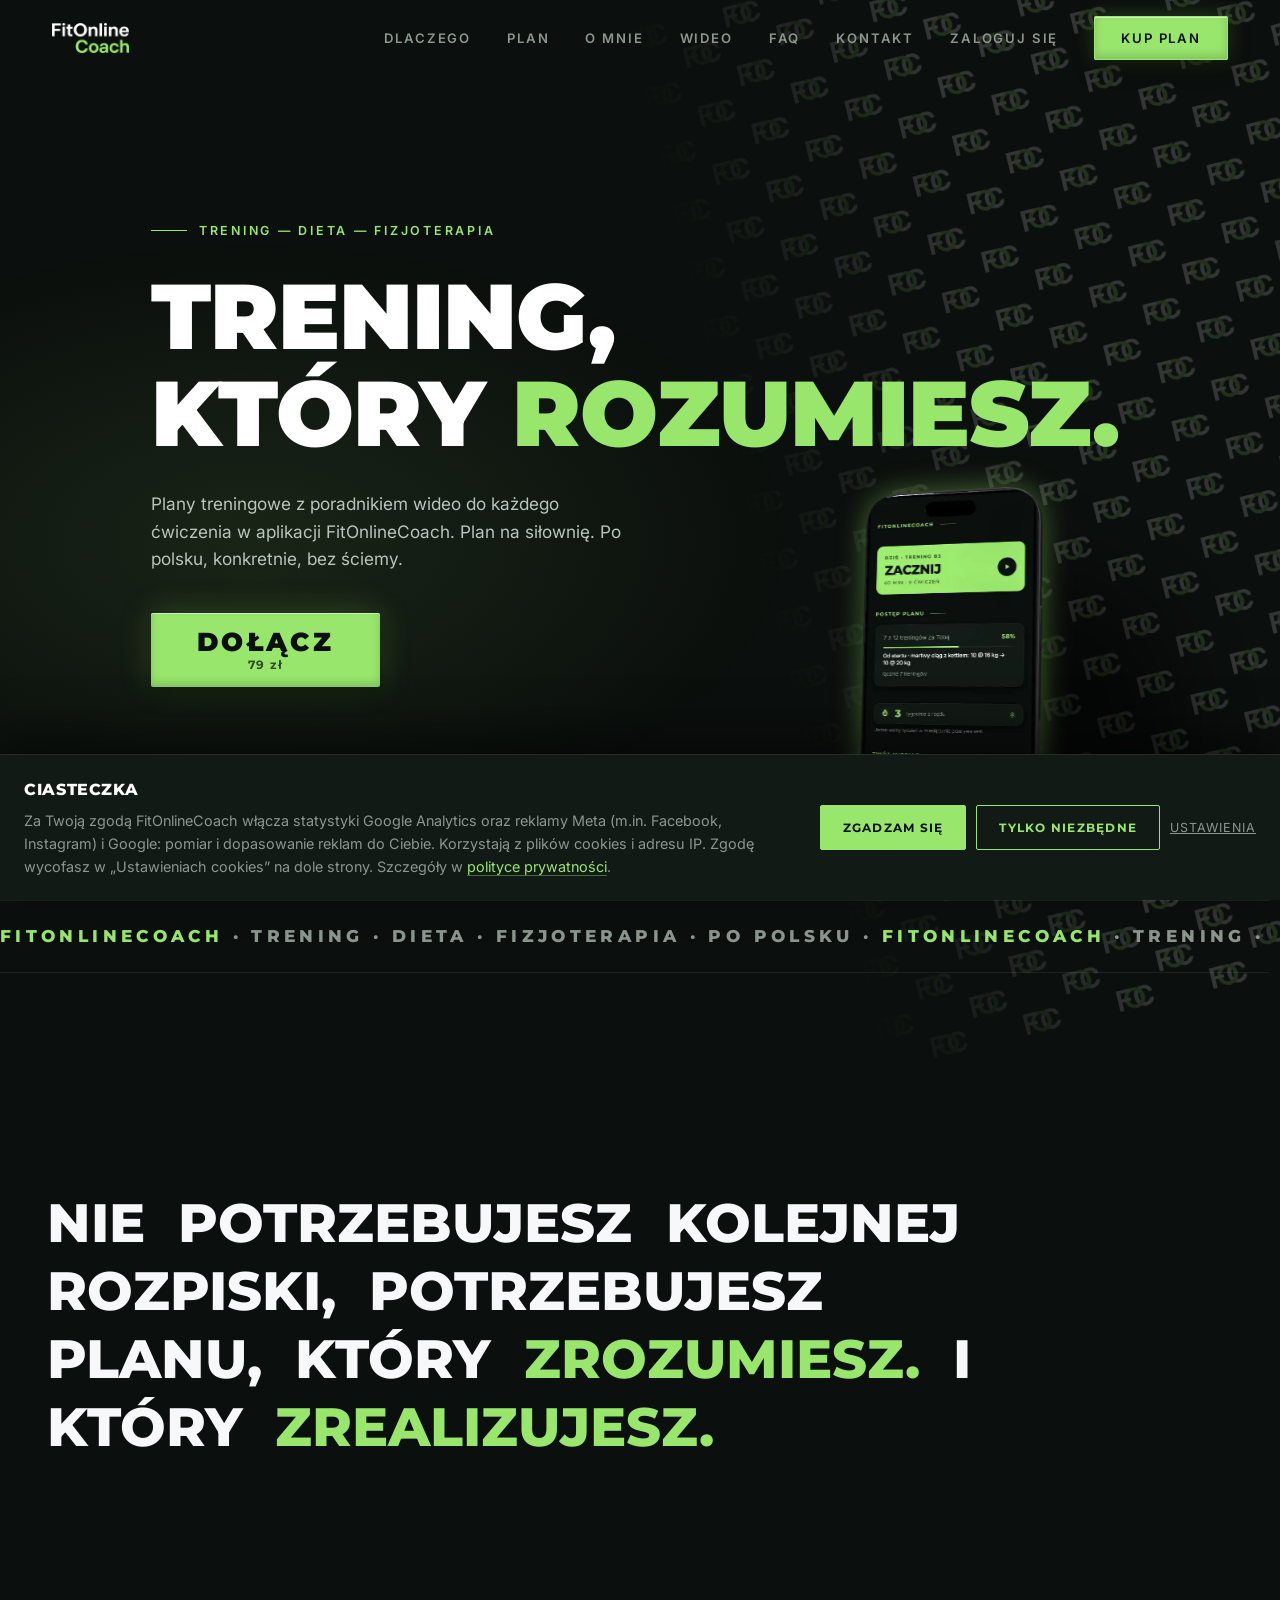
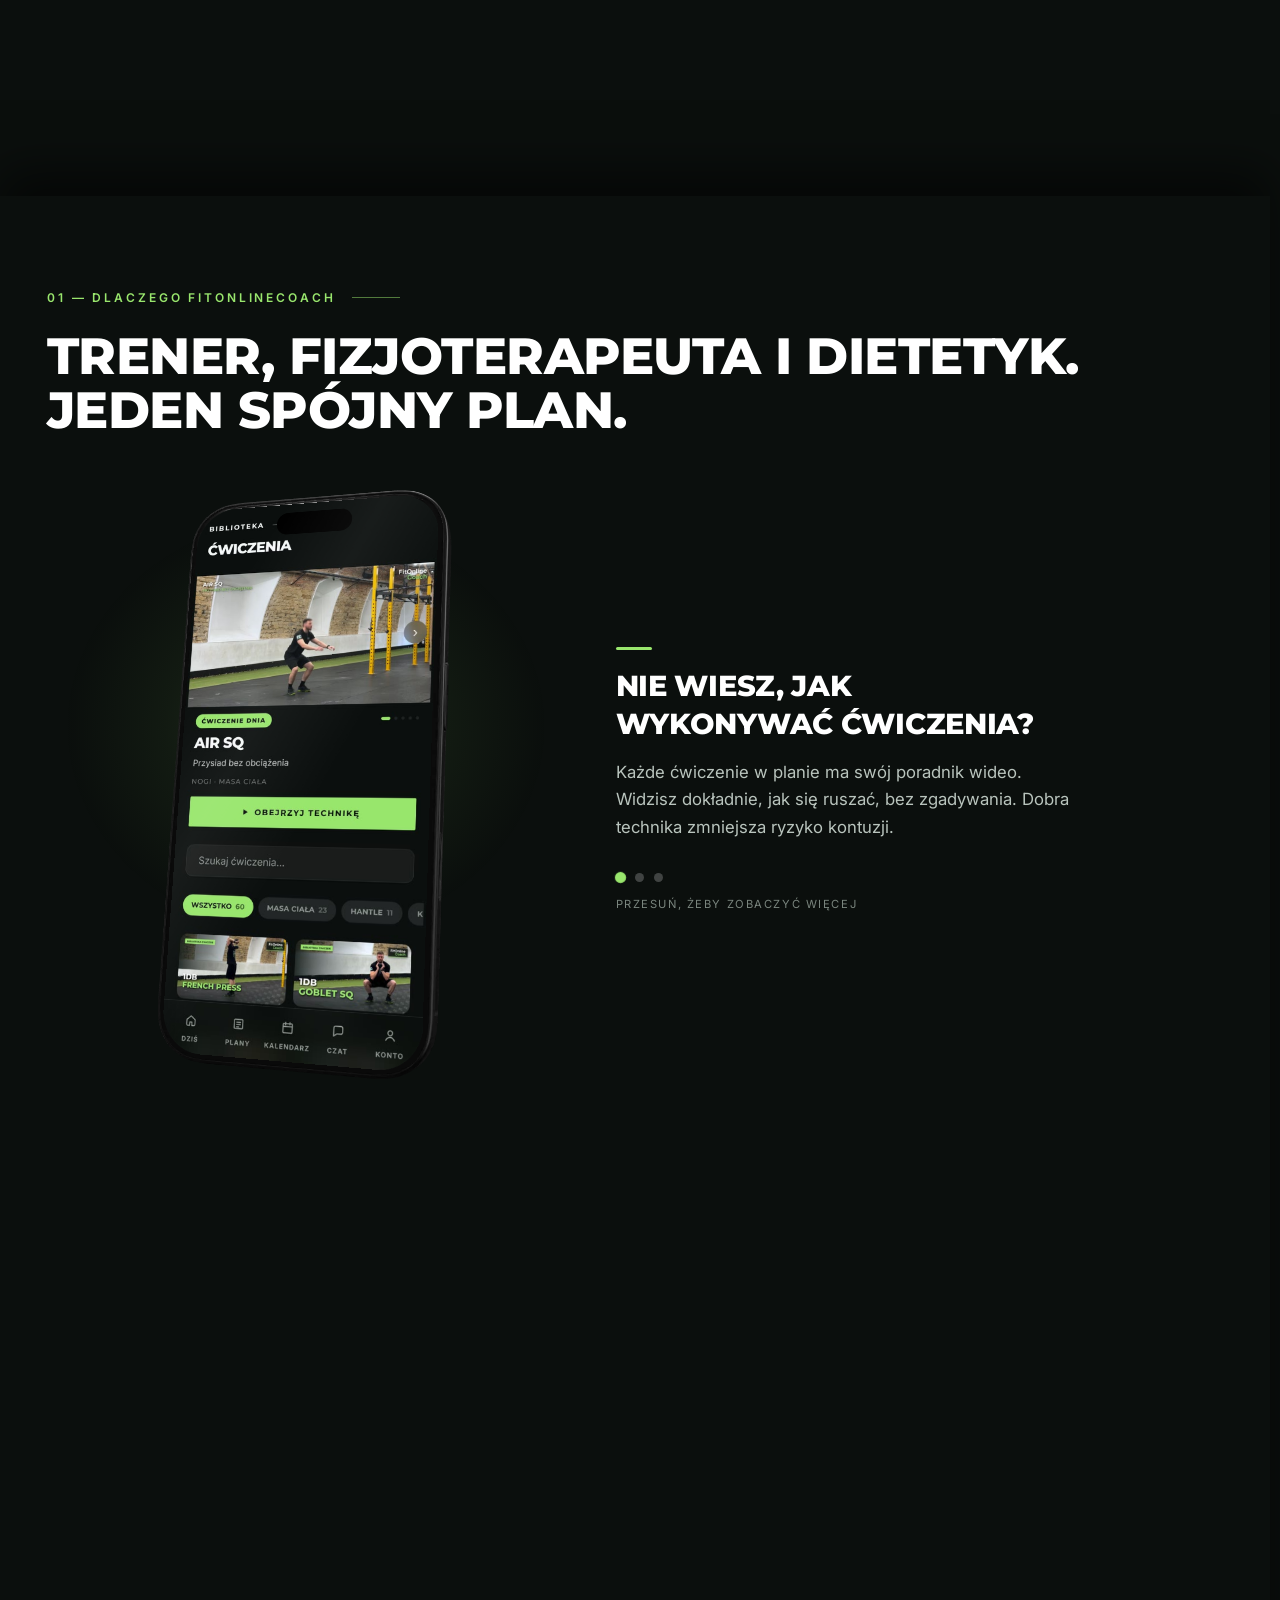
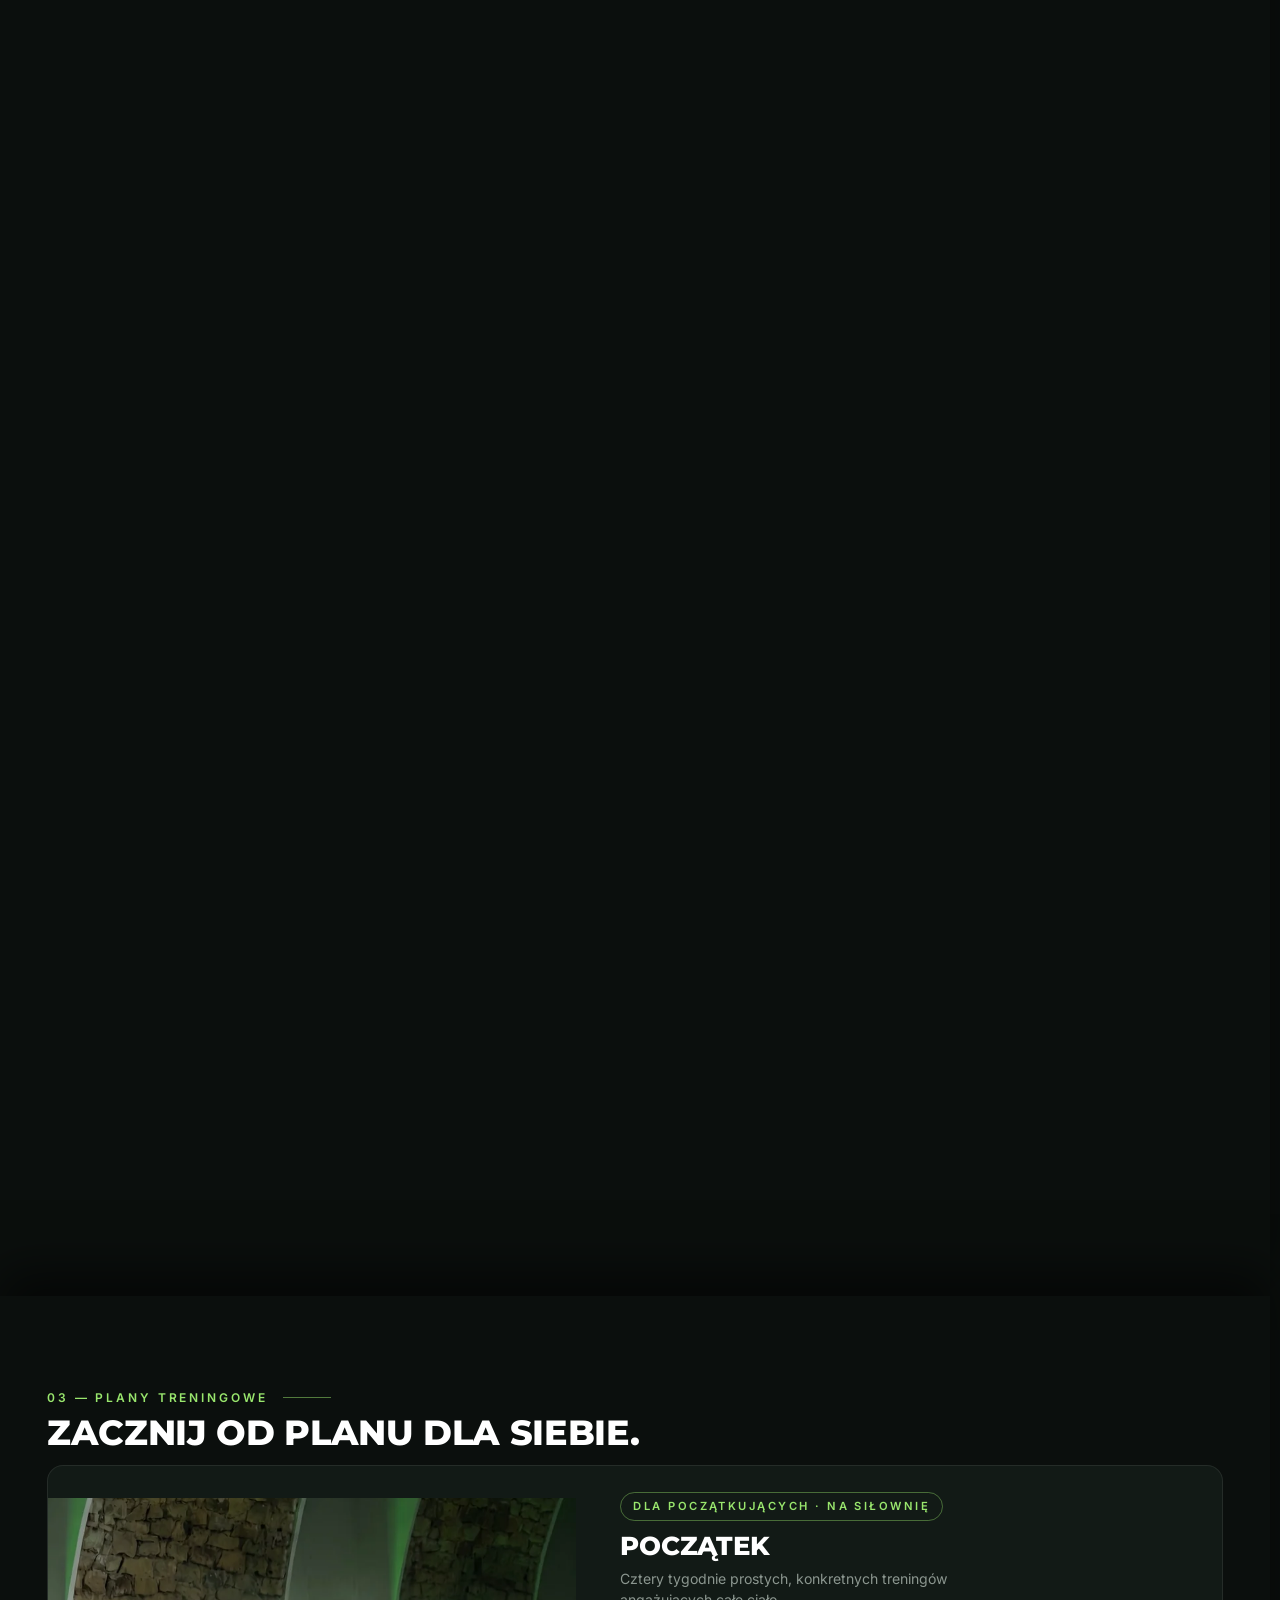
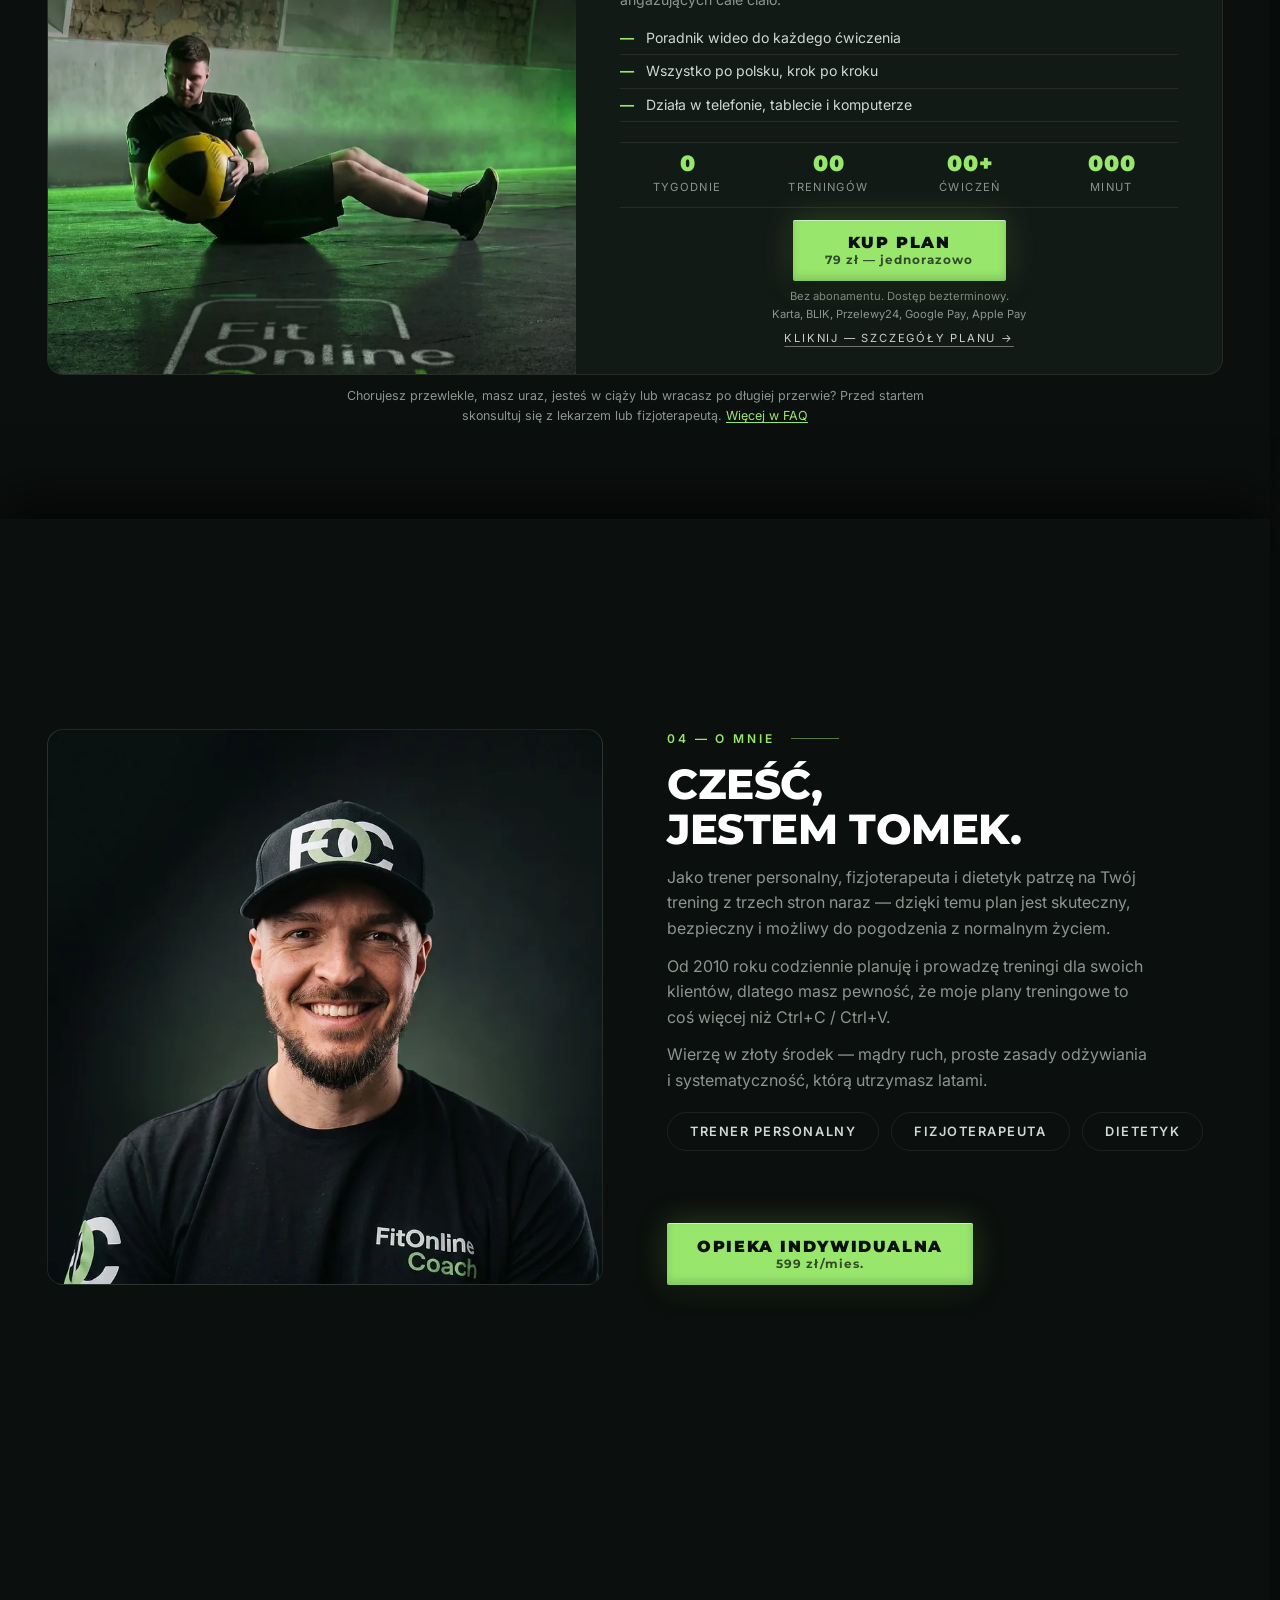
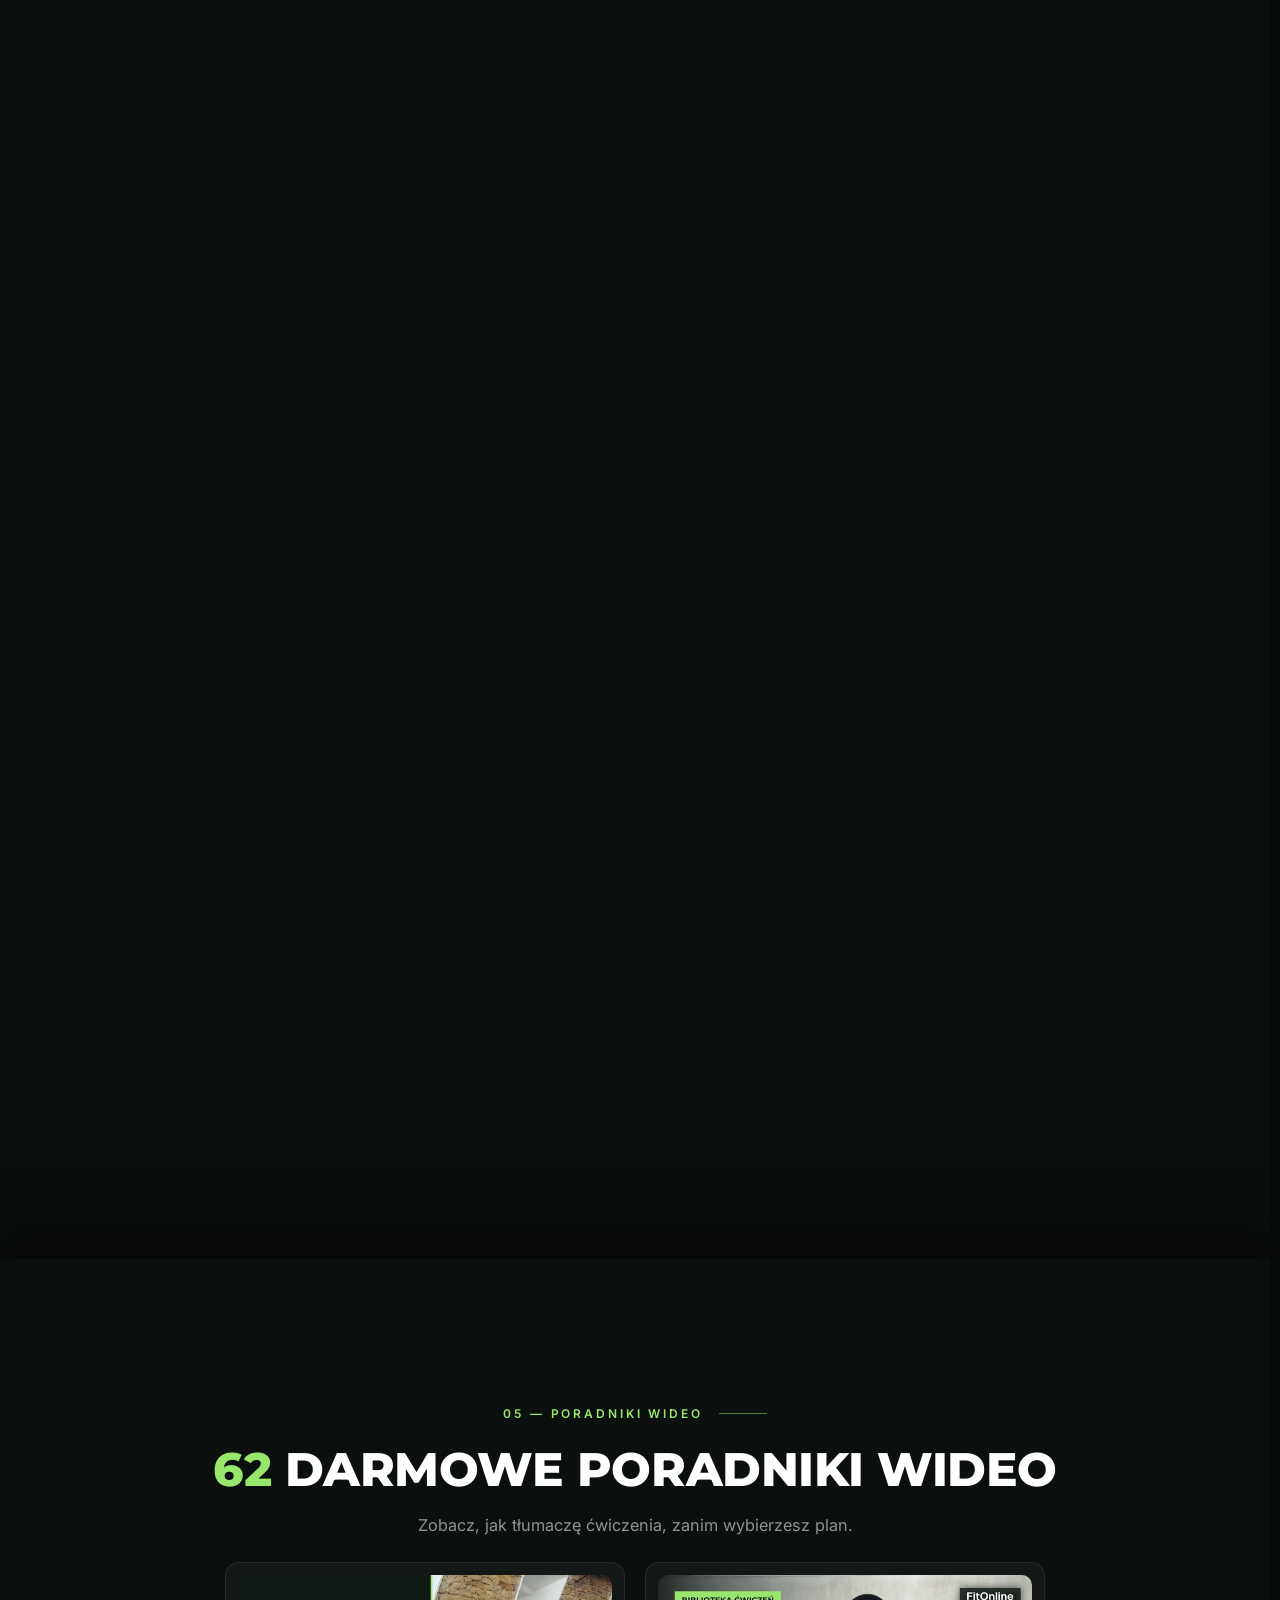
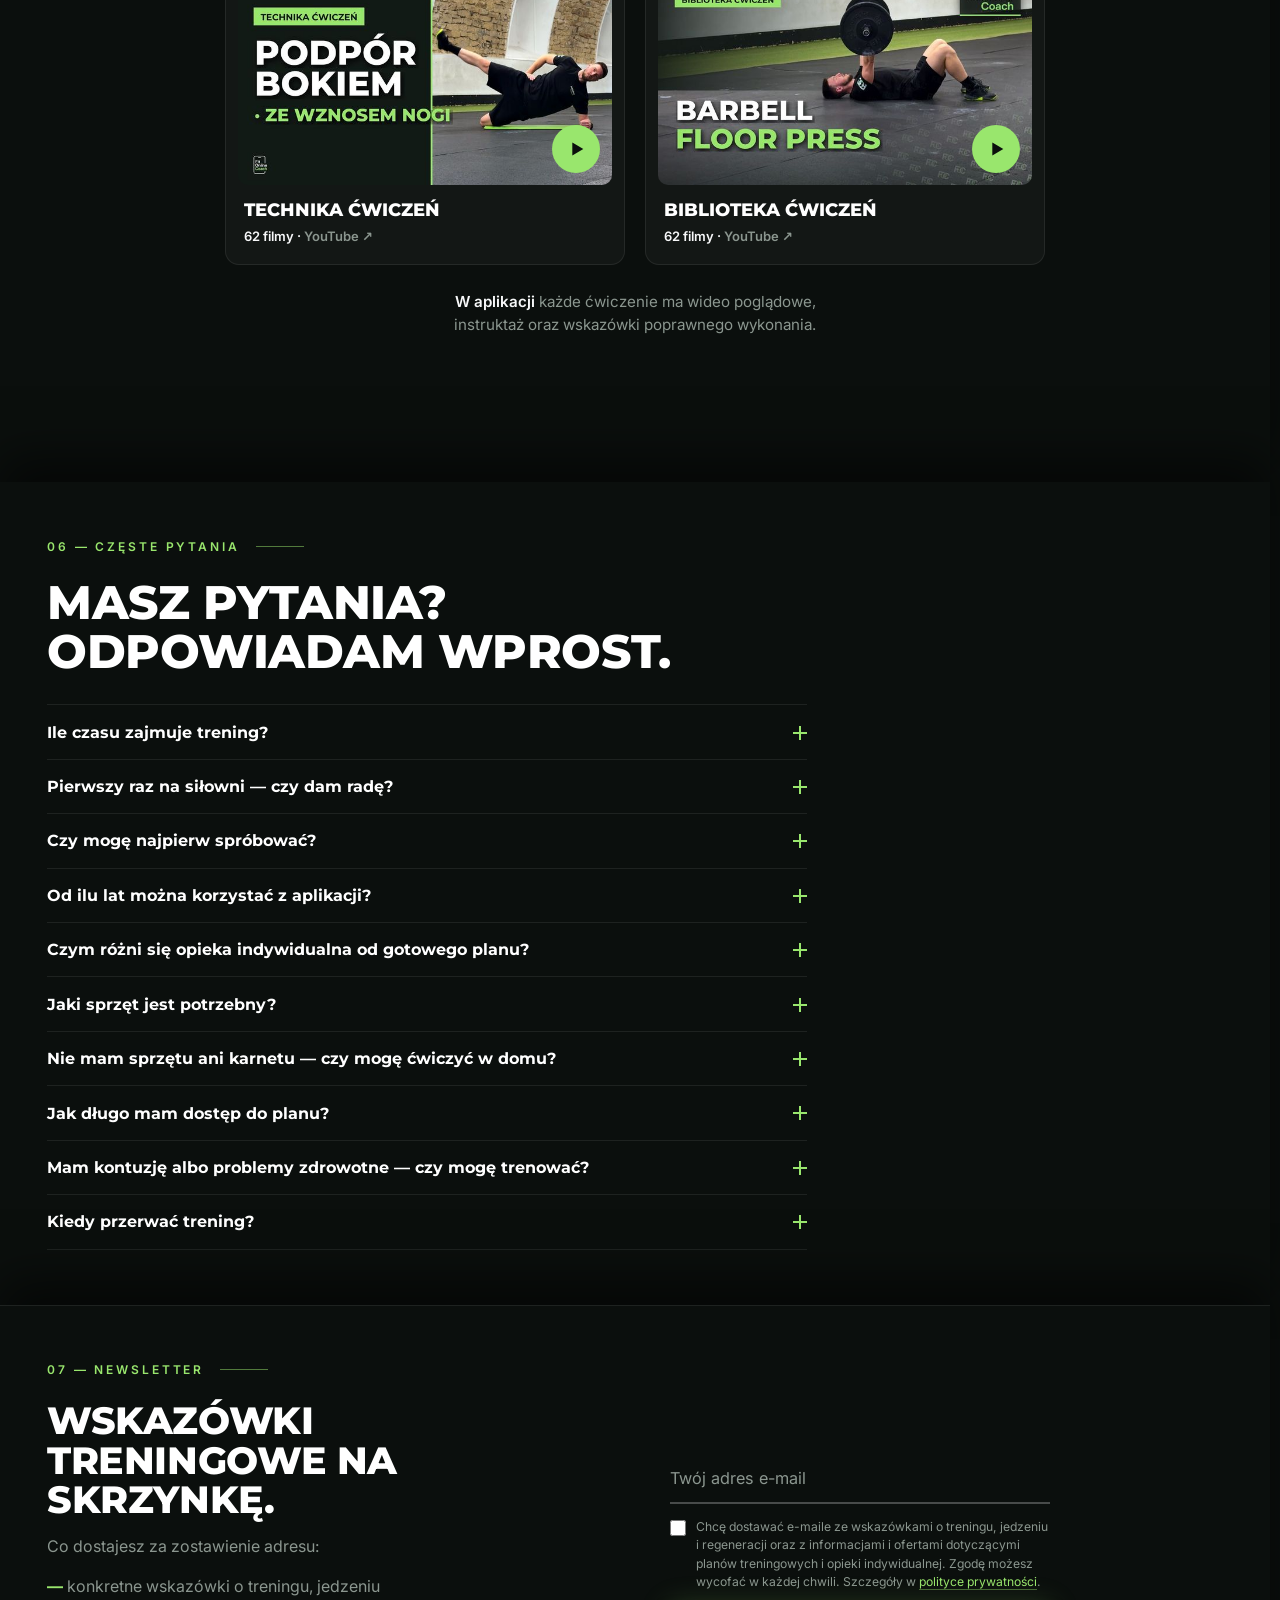
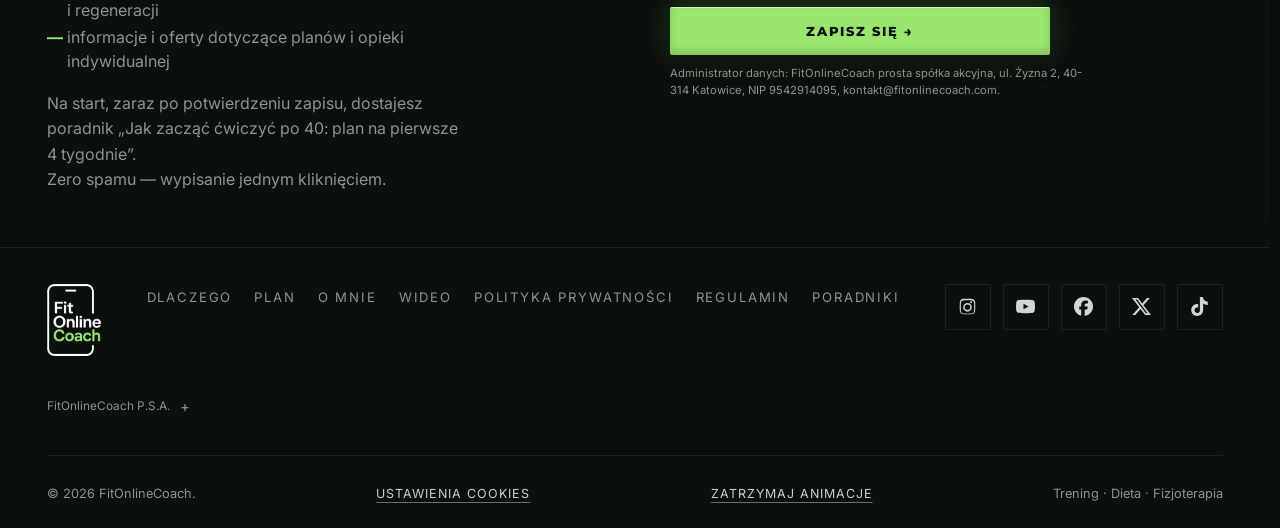
==== commit 6abaa7d0: "Dlaczego, ekran 2 „Zobacz swój plan”: nowe nagranie karty planu „Początek” z apki (produkcja d9be0e5" ====
--- a/index.html
+++ b/index.html
@@ -1650,7 +1650,7 @@
                     <div class="dl-foto" role="img" aria-label="Ekran aplikacji: biblioteka ćwiczeń z filmami"><video muted playsinline loop preload="none" aria-hidden="true" data-src="assets/dlaczego/biblioteka-a2.mp4" data-poster="assets/dlaczego/biblioteka-a2.jpg"></video></div>
                   </article>
                   <article class="dl-slajd">
-                    <div class="dl-foto" role="img" aria-label="Ekran aplikacji: plan „Początek” z filmem o planie i rozpiską treningów"><video muted playsinline loop preload="none" aria-hidden="true" data-src="assets/dlaczego/plan-v2.mp4" data-poster="assets/dlaczego/plan-v2.jpg"></video></div>
+                    <div class="dl-foto" role="img" aria-label="Ekran aplikacji: plan „Początek” z filmem o planie i rozpiską treningów"><video muted playsinline loop preload="none" aria-hidden="true" data-src="assets/dlaczego/plan-v3.mp4" data-poster="assets/dlaczego/plan-v3.jpg"></video></div>
                   </article>
                   <article class="dl-slajd">
                     <div class="dl-foto" role="img" aria-label="Ekran aplikacji: kalendarz, w którym po kolei zaznaczasz 12 dni treningowych na 4 tygodnie"><video muted playsinline loop preload="none" aria-hidden="true" data-src="assets/dlaczego/kalendarz-12b.mp4" data-poster="assets/dlaczego/kalendarz-12b.jpg"></video></div>
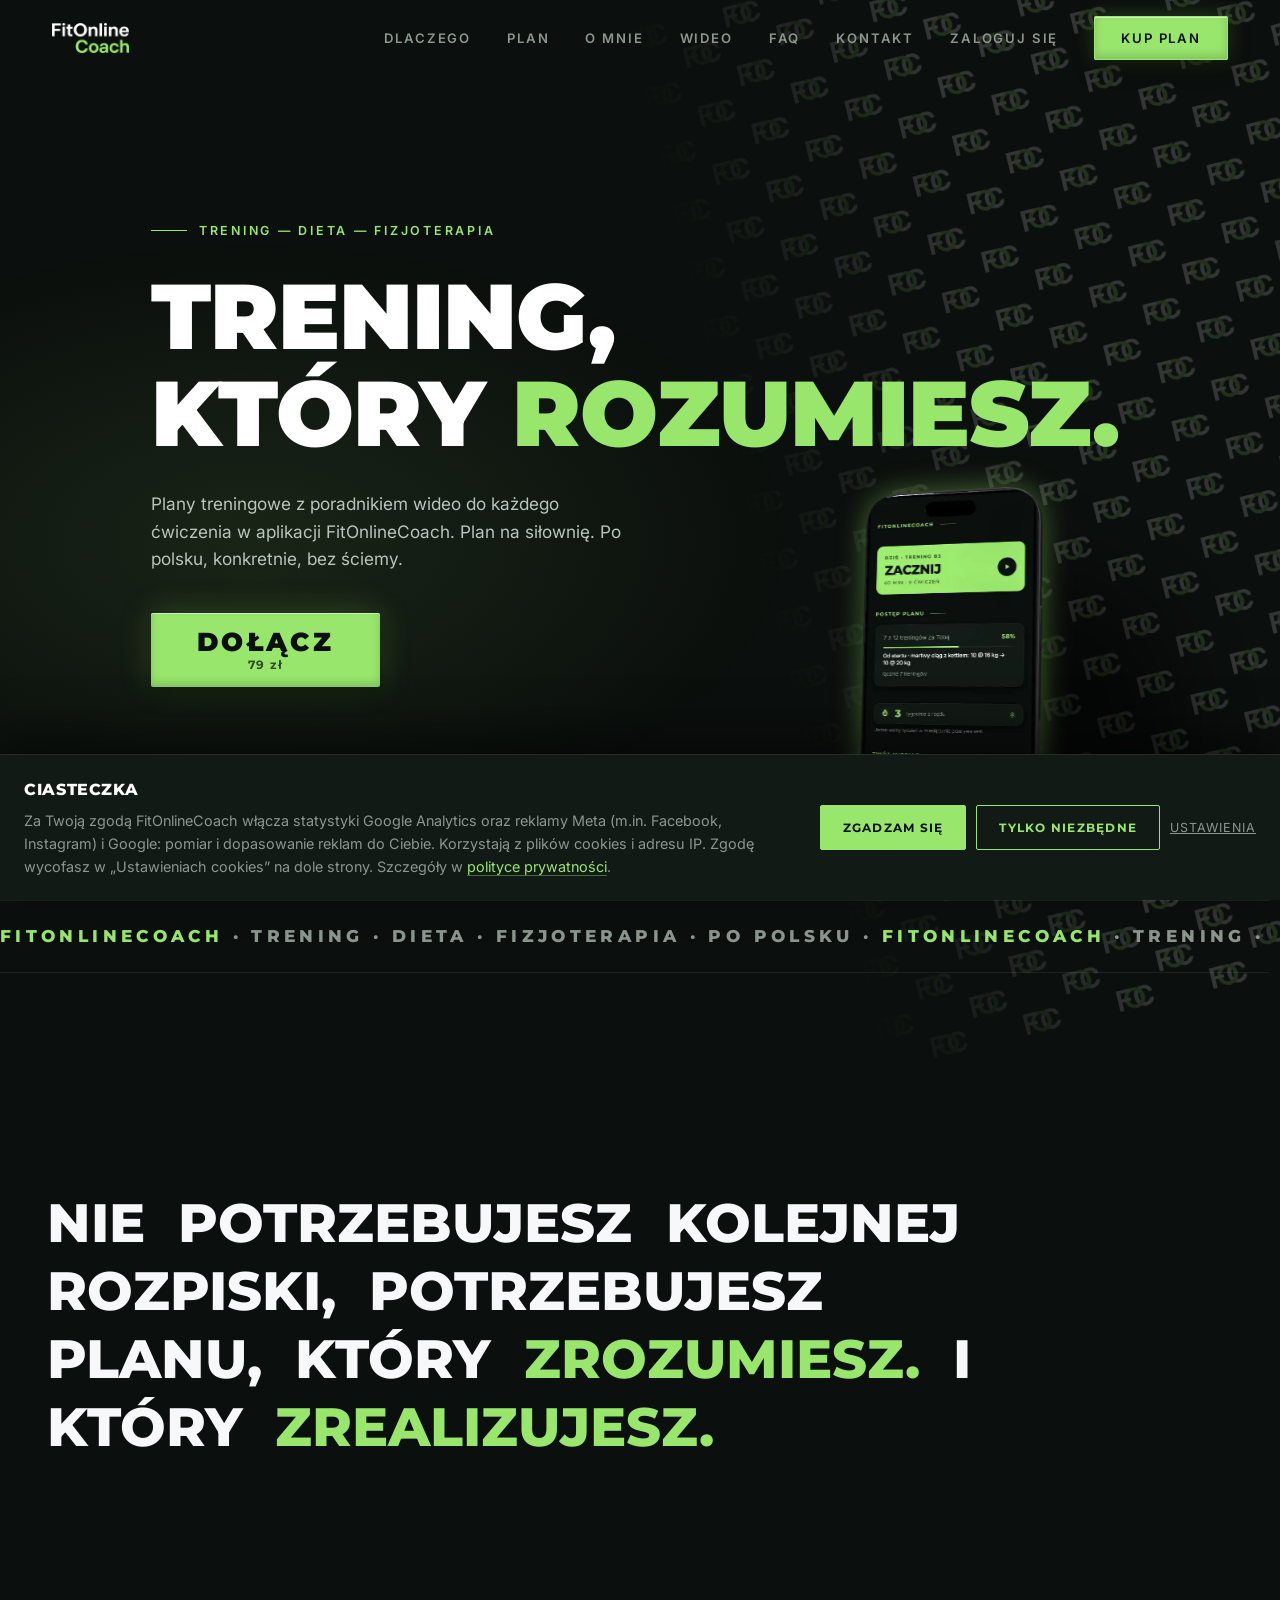
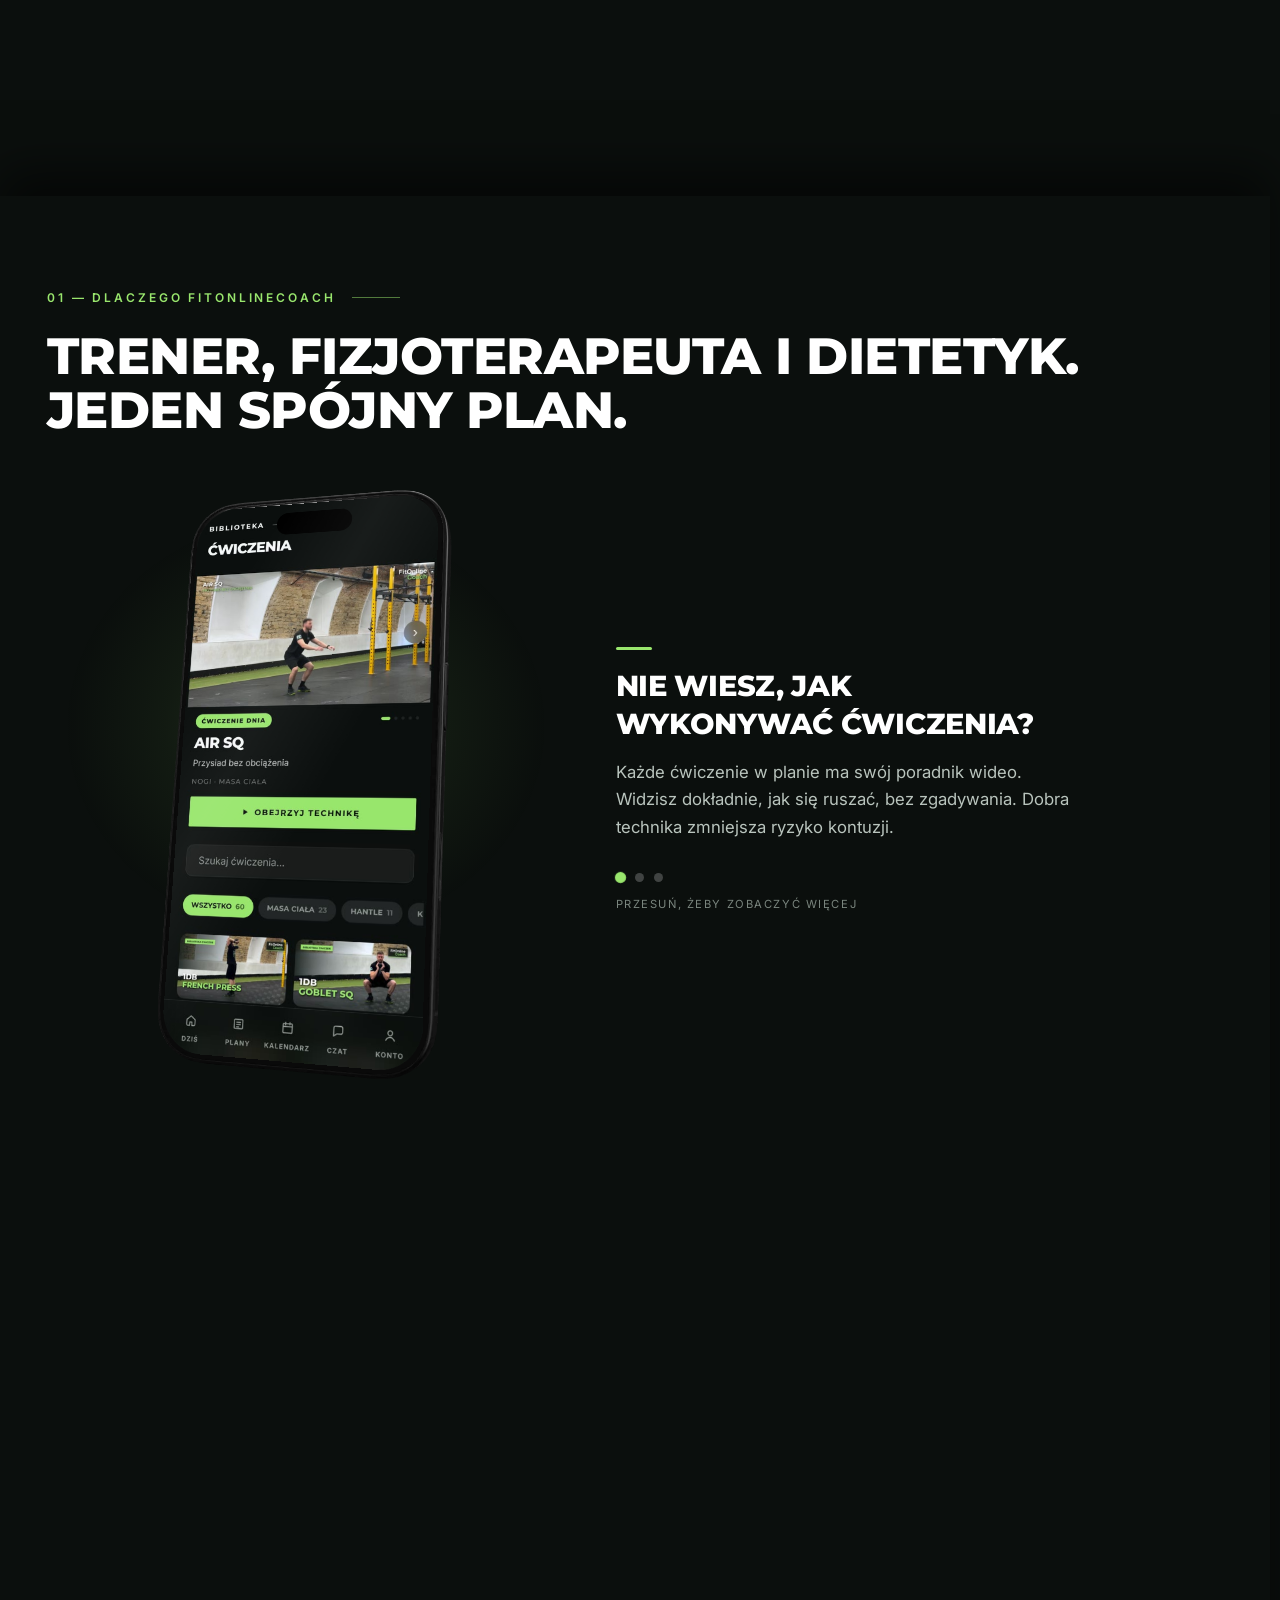
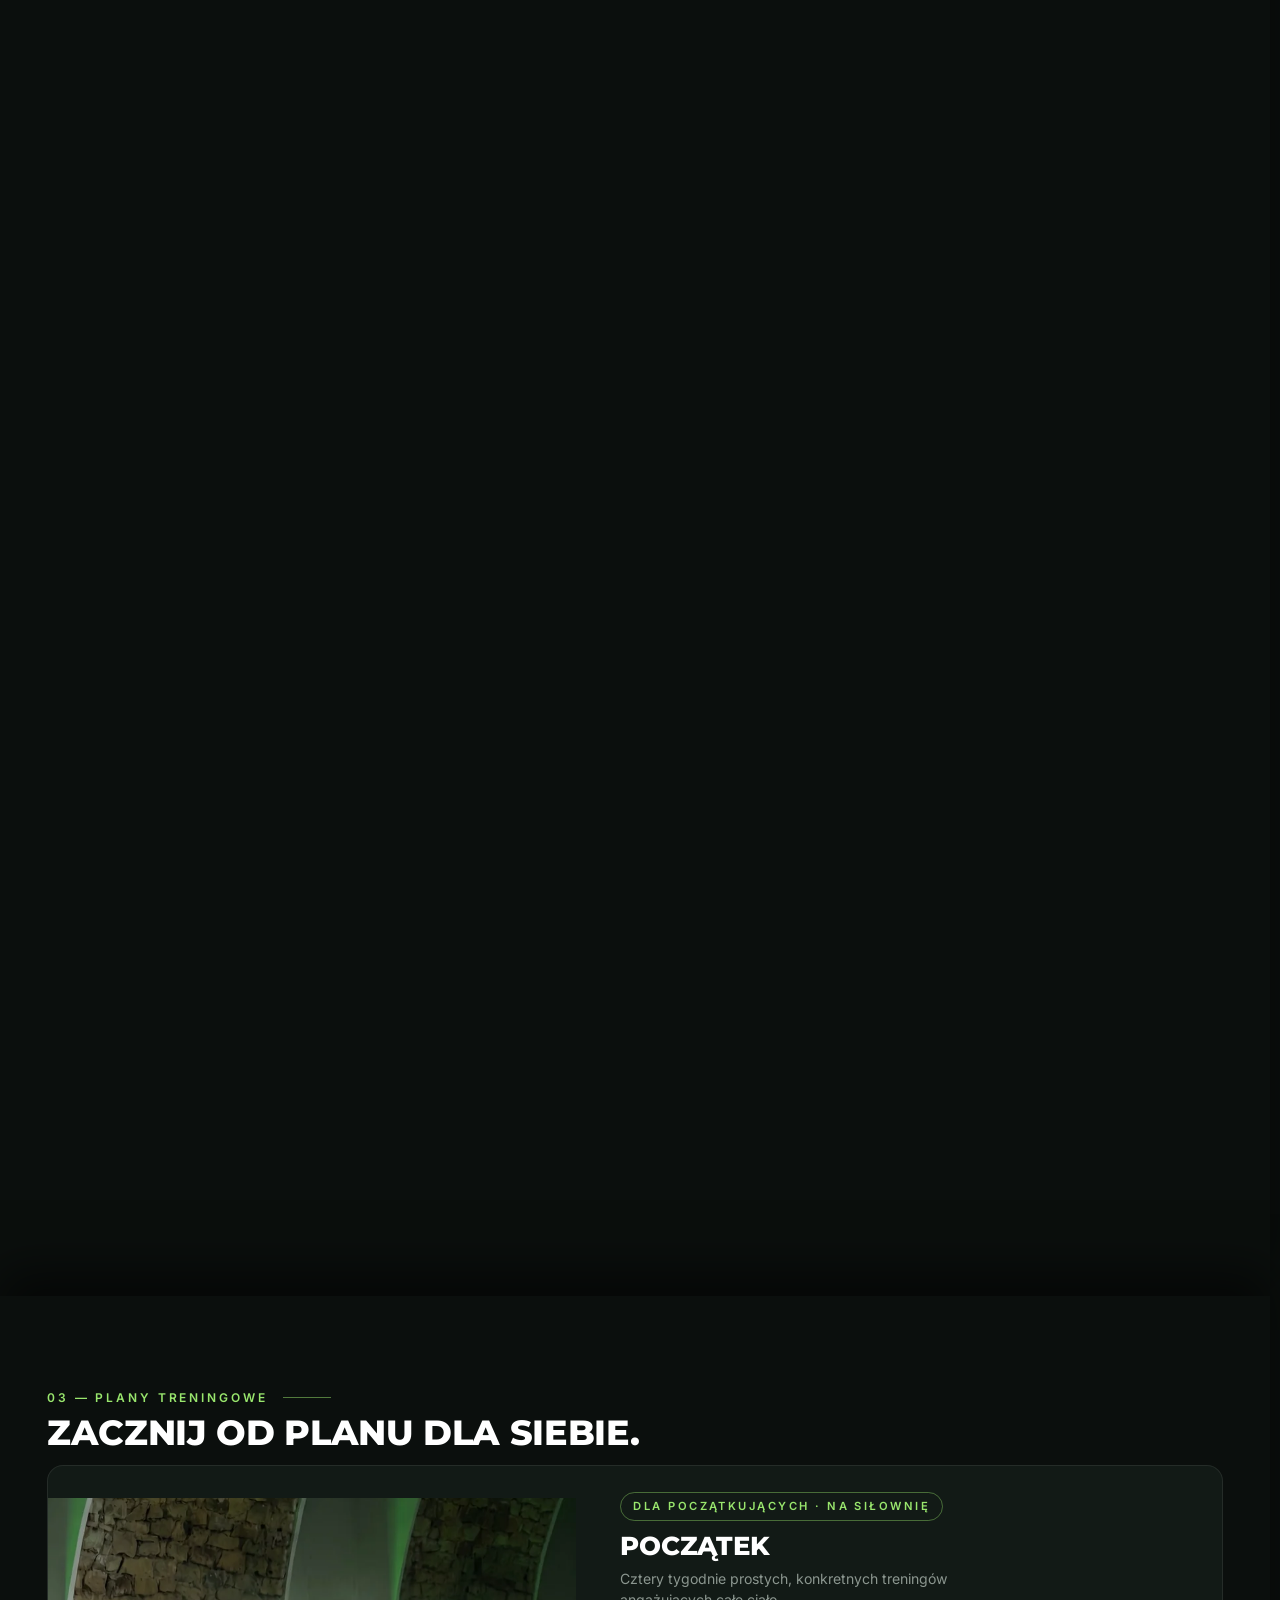
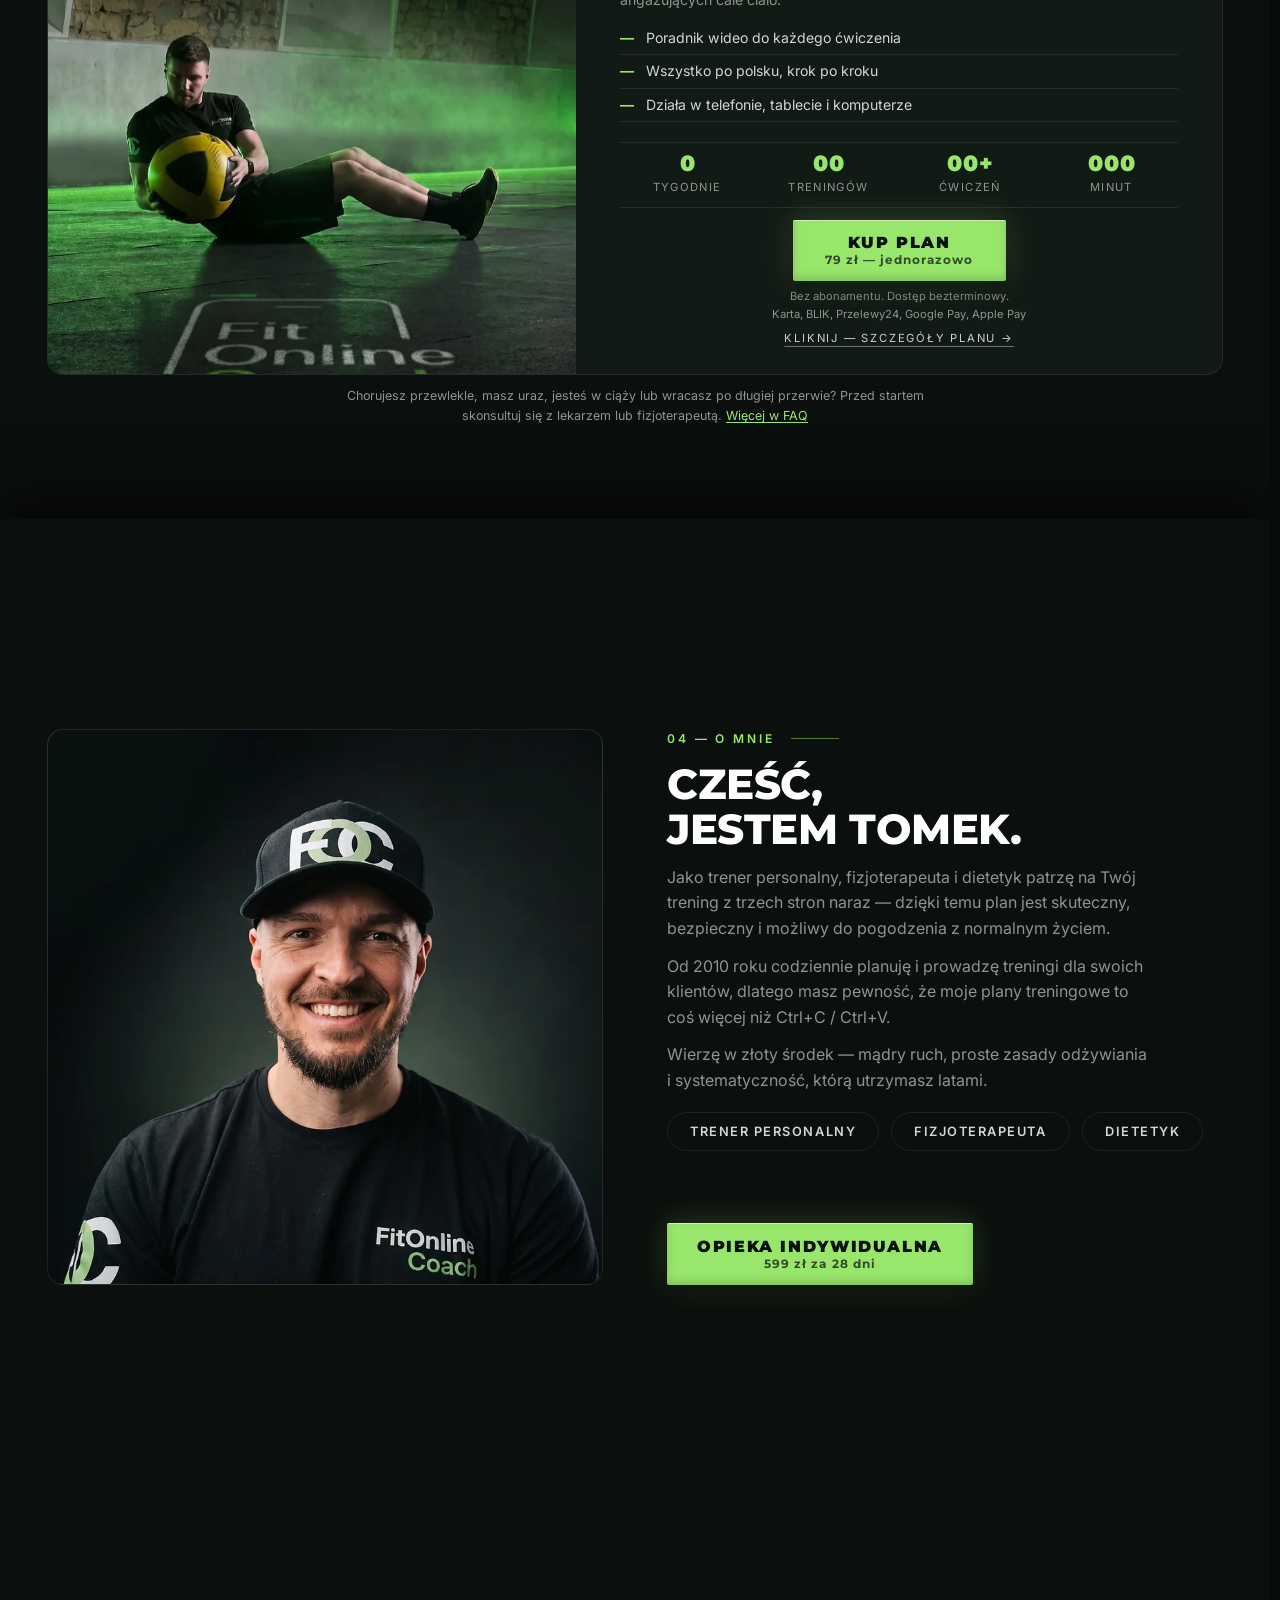
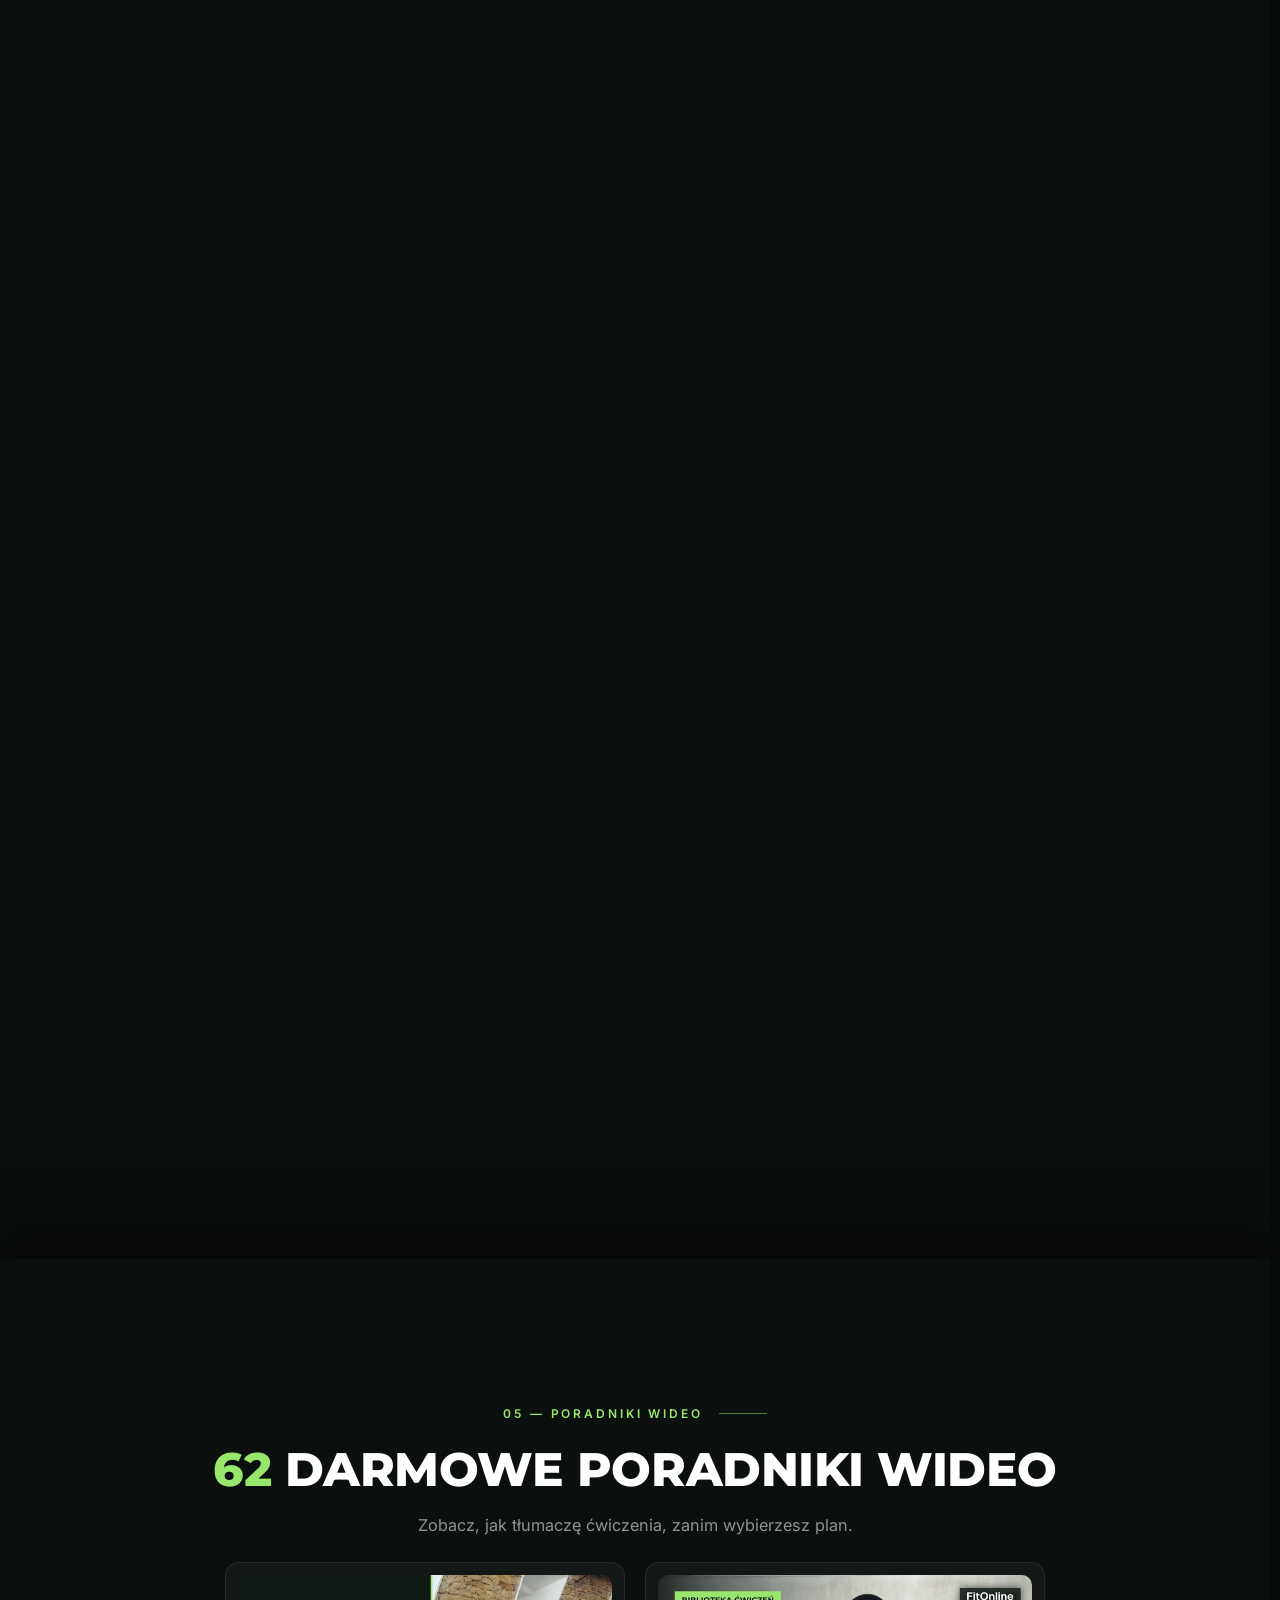
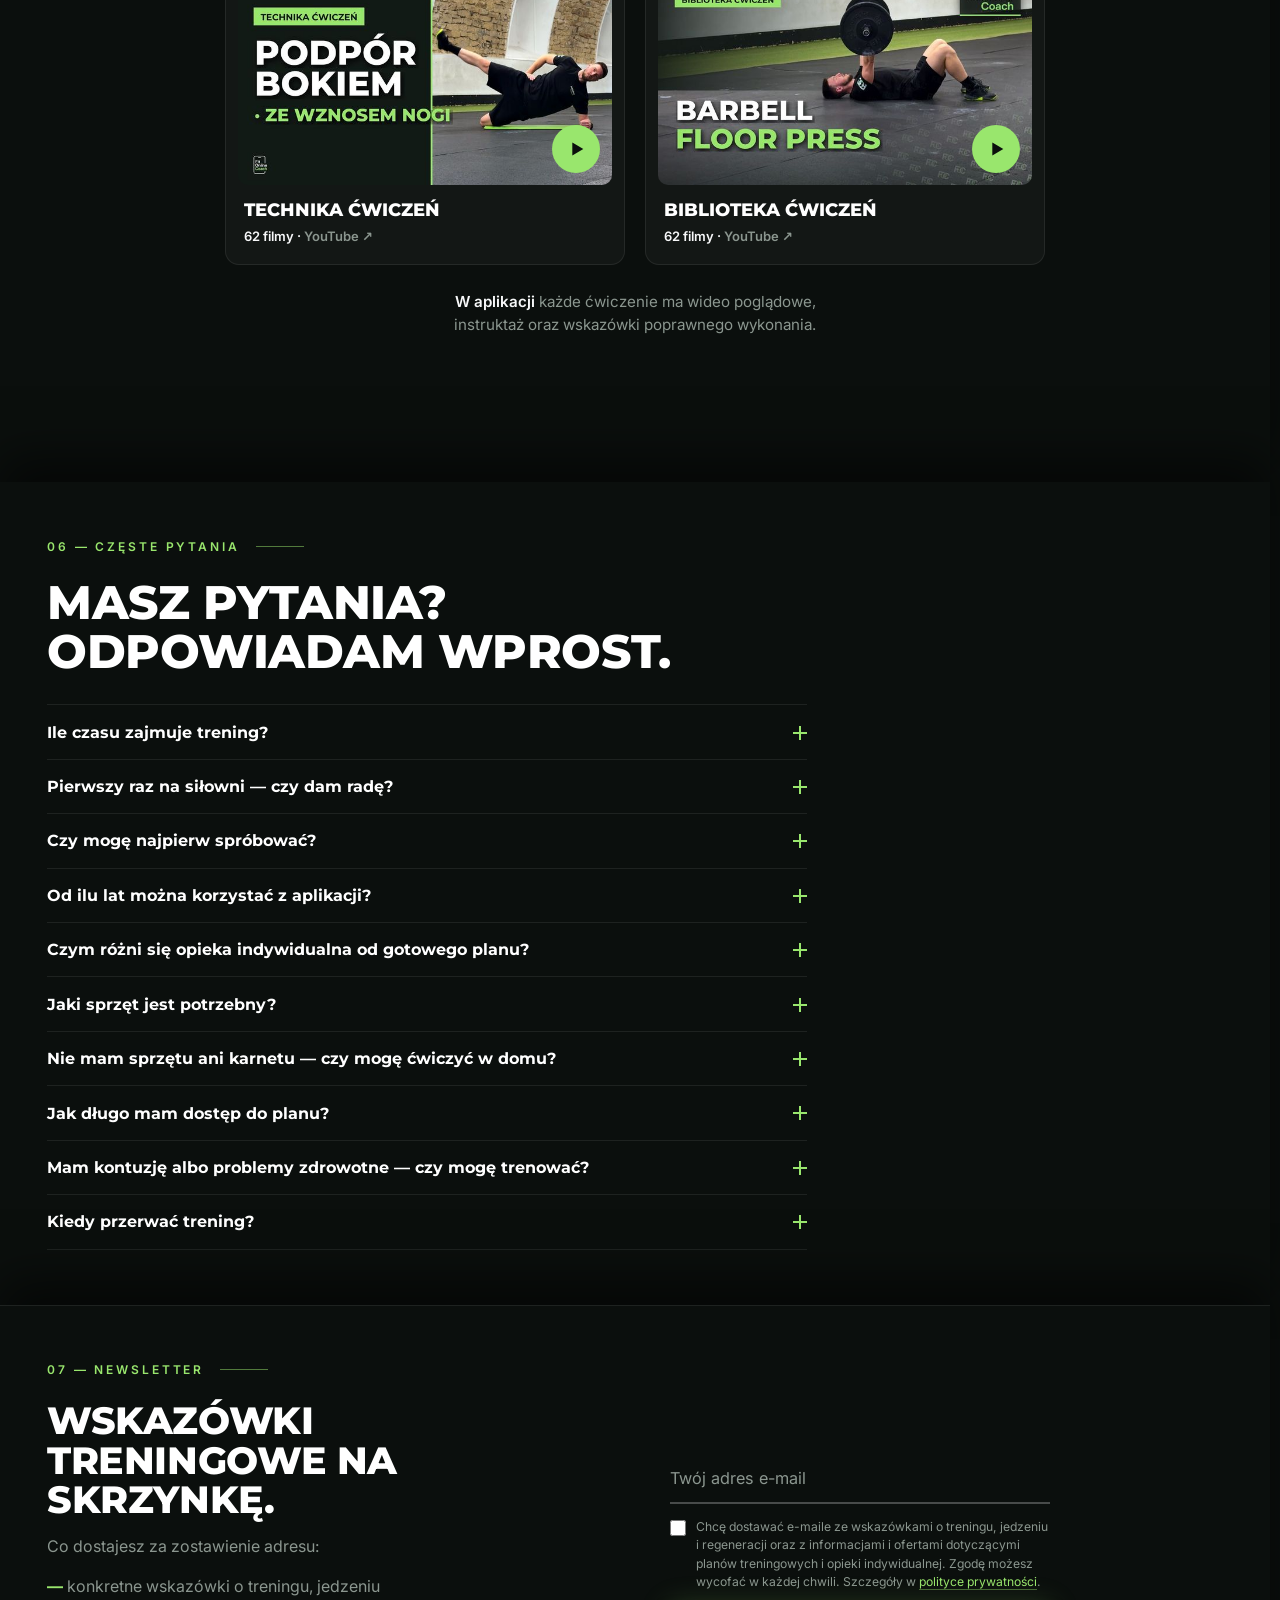
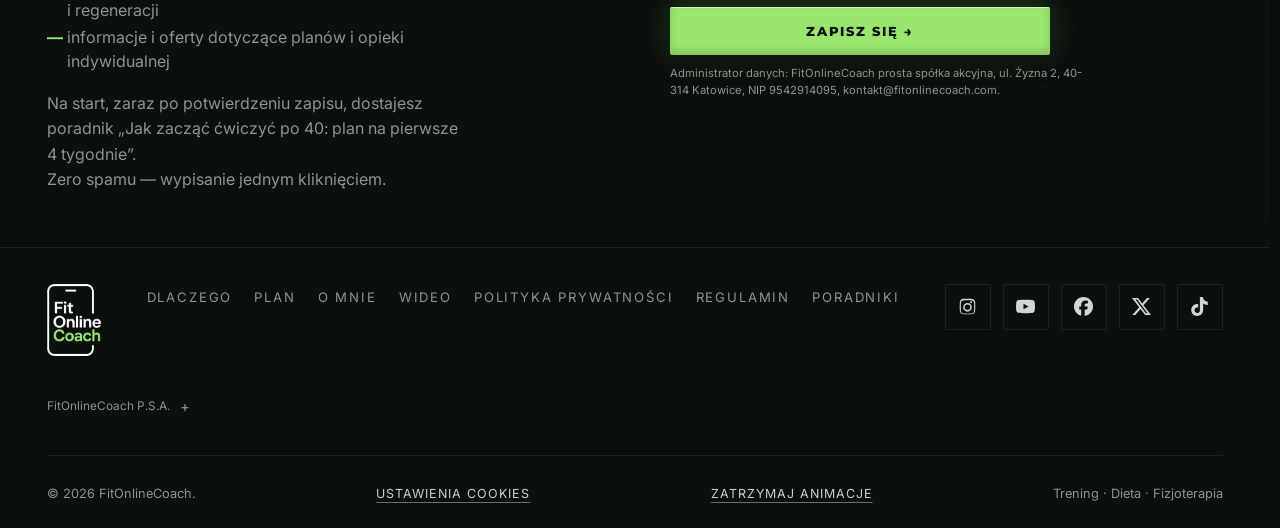
==== commit d7dce89d: "K4: opieka 599 zł za 28 dni — przycisk, FAQ słowami Tomka (k50), dane dla Google, llms.txt (Tomek 14" ====
--- a/index.html
+++ b/index.html
@@ -1502,12 +1502,12 @@
     { "@type": "Organization", "@id": "https://fitonlinecoach.com/#org", "name": "FitOnlineCoach", "legalName": "FitOnlineCoach prosta spółka akcyjna", "url": "https://fitonlinecoach.com/", "logo": "https://fitonlinecoach.com/assets/icon_512.png", "image": "https://fitonlinecoach.com/assets/og-image.jpg", "email": "kontakt@fitonlinecoach.com", "telephone": "+48662255215", "vatID": "PL9542914095", "taxID": "9542914095", "address": { "@type": "PostalAddress", "streetAddress": "ul. Żyzna 2", "postalCode": "40-314", "addressLocality": "Katowice", "addressCountry": "PL" }, "identifier": [{ "@type": "PropertyValue", "propertyID": "KRS", "value": "0001262434" }, { "@type": "PropertyValue", "propertyID": "REGON", "value": "545549296" }], "founder": { "@id": "https://fitonlinecoach.com/#tomek" }, "sameAs": ["https://www.youtube.com/@FitOnlineCoach", "https://www.instagram.com/fitonlinecoach.pl/", "https://www.facebook.com/FitOnlineCoachPL", "https://x.com/fitonlinecoach", "https://www.tiktok.com/@fitonlinecoach"] },
     { "@type": "Person", "@id": "https://fitonlinecoach.com/#tomek", "name": "Tomasz Wiesner", "alternateName": "Tomek Wiesner", "jobTitle": ["Trener personalny", "Fizjoterapeuta", "Dietetyk"], "description": "Trener personalny, fizjoterapeuta i dietetyk. Od 2010 roku codziennie planuje i prowadzi treningi; autor planów treningowych FitOnlineCoach.", "image": "https://fitonlinecoach.com/assets/tomek_czapka.jpg", "worksFor": { "@id": "https://fitonlinecoach.com/#org" }, "knowsAbout": ["trening siłowy", "plany treningowe dla początkujących", "technika ćwiczeń", "fizjoterapia", "dietetyka"], "alumniOf": [{ "@type": "CollegeOrUniversity", "name": "Akademia Wychowania Fizycznego im. Jerzego Kukuczki w Katowicach" }, { "@type": "CollegeOrUniversity", "name": "Śląski Uniwersytet Medyczny w Katowicach" }], "hasCredential": [{ "@type": "EducationalOccupationalCredential", "credentialCategory": "degree", "name": "Magister fizjoterapii", "recognizedBy": { "@type": "CollegeOrUniversity", "name": "Akademia Wychowania Fizycznego im. Jerzego Kukuczki w Katowicach" } }, { "@type": "EducationalOccupationalCredential", "credentialCategory": "degree", "name": "Licencjat z dietetyki klinicznej", "recognizedBy": { "@type": "CollegeOrUniversity", "name": "Śląski Uniwersytet Medyczny w Katowicach" } }] },
     { "@type": "Product", "name": "Plan treningowy „Początek”", "description": "4 tygodnie treningu, 3 dni w tygodniu, 12 treningów, ponad 50 ćwiczeń z poradnikiem wideo. Dla osób zaczynających lub wracających do treningu.", "brand": { "@type": "Brand", "name": "FitOnlineCoach" }, "image": "https://fitonlinecoach.com/assets/plan_poczatek_karta.jpg", "offers": { "@type": "Offer", "price": "79.00", "priceCurrency": "PLN", "availability": "https://schema.org/InStock", "url": "https://app.fitonlinecoach.com/plany/poczatek" } },
-    { "@type": "Product", "name": "Opieka indywidualna", "description": "Plan treningowy przygotowany po wywiadzie zdrowotnym i treningowym oraz czat z trenerem. Abonament miesięczny, rezygnacja w każdej chwili.", "brand": { "@type": "Brand", "name": "FitOnlineCoach" }, "image": "https://fitonlinecoach.com/assets/og-image.jpg", "offers": { "@type": "Offer", "price": "599.00", "priceCurrency": "PLN", "priceSpecification": { "@type": "UnitPriceSpecification", "price": "599.00", "priceCurrency": "PLN", "billingDuration": 1, "unitCode": "MON" }, "availability": "https://schema.org/InStock", "url": "https://app.fitonlinecoach.com/plany/indywidualny" } }
+    { "@type": "Product", "name": "Opieka indywidualna", "description": "Plan treningowy przygotowany po wywiadzie zdrowotnym i treningowym oraz czat z trenerem. Abonament: każdy plan trwa 28 dni, opłata co 28 dni, rezygnacja w każdej chwili.", "brand": { "@type": "Brand", "name": "FitOnlineCoach" }, "image": "https://fitonlinecoach.com/assets/og-image.jpg", "offers": { "@type": "Offer", "price": "599.00", "priceCurrency": "PLN", "priceSpecification": { "@type": "UnitPriceSpecification", "price": "599.00", "priceCurrency": "PLN", "billingDuration": 28, "unitCode": "DAY" }, "availability": "https://schema.org/InStock", "url": "https://app.fitonlinecoach.com/plany/indywidualny" } }
   ]
 }
 </script>
 <script type="application/ld+json">
-{"@context":"https://schema.org","@type":"FAQPage","inLanguage":"pl-PL","mainEntity":[{"@type":"Question","name":"Ile czasu zajmuje trening?","acceptedAnswer":{"@type":"Answer","text":"Jeden trening zajmie Ci 45–70 min. Zanim wybierzesz plan, możesz sprawdzić, ile treningów jest przewidzianych w tygodniu."}},{"@type":"Question","name":"Pierwszy raz na siłowni — czy dam radę?","acceptedAnswer":{"@type":"Answer","text":"Tak, każdy plan został zbudowany i przedstawiony w ten sposób, aby był zrozumiały i możliwy do wykonania. Jeśli właśnie zaczynasz swoją treningową przygodę — sprawdź Plan „Początek”."}},{"@type":"Question","name":"Czy mogę najpierw spróbować?","acceptedAnswer":{"@type":"Answer","text":"Tak. Pierwszy tydzień planu masz za darmo przez 7 dni i bez podawania karty. Darmowy tydzień przysługuje raz i kończy się sam, bez opłat. Potem decydujesz, czy kupujesz cały plan."}},{"@type":"Question","name":"Od ilu lat można korzystać z aplikacji?","acceptedAnswer":{"@type":"Answer","text":"Z aplikacji FitOnlineCoach, także z planów i opieki, mogą korzystać wyłącznie osoby pełnoletnie (od 18 lat)."}},{"@type":"Question","name":"Czym różni się opieka indywidualna od gotowego planu?","acceptedAnswer":{"@type":"Answer","text":"Gotowy plan kupujesz raz i realizujesz samodzielnie w aplikacji. Opieka indywidualna online to abonament miesięczny, a plan powstaje po wywiadzie zdrowotnym i treningowym, specjalnie dla Ciebie, w trakcie masz stały kontakt z trenerem na czacie."}},{"@type":"Question","name":"Jaki sprzęt jest potrzebny?","acceptedAnswer":{"@type":"Answer","text":"To zależy od planu. Pełną listę sprzętu widzisz na karcie planu i w aplikacji, zanim kupisz."}},{"@type":"Question","name":"Nie mam sprzętu ani karnetu — czy mogę ćwiczyć w domu?","acceptedAnswer":{"@type":"Answer","text":"Plan „Początek” jest na siłownię. Pełną listę sprzętu widzisz na karcie planu."}},{"@type":"Question","name":"Jak długo mam dostęp do planu?","acceptedAnswer":{"@type":"Answer","text":"Bezterminowo, dopóki masz konto — płacisz raz, a plan zostaje z Tobą. Chcesz przejść go drugi raz? Restart masz bez dopłaty."}},{"@type":"Question","name":"Mam kontuzję albo problemy zdrowotne — czy mogę trenować?","acceptedAnswer":{"@type":"Answer","text":"Przed pierwszym treningiem porozmawiaj z lekarzem, jeśli chorujesz na serce, masz cukrzycę albo świeży uraz. To samo dotyczy ciąży, okresu krótko po porodzie i powrotu do aktywności po długiej przerwie. Jeśli masz jakiekolwiek wątpliwości co do swojego zdrowia, bezpośrednia konsultacja z lekarzem, fizjoterapeutą lub trenerem to świetny pomysł. Regularne badania to część zdrowego trybu życia."}},{"@type":"Question","name":"Kiedy przerwać trening?","acceptedAnswer":{"@type":"Answer","text":"Normalne są: zadyszka, zmęczenie mięśni w trakcie i bóle mięśniowe 1–2 dni po treningu. Przerwij ćwiczenie i odpocznij, jeśli pojawi się: ból w klatce piersiowej, duszności, zawroty głowy, kołatanie serca, ostry ból stawu, nagły ból pleców. W przypadku wystąpienia powyższych objawów, przed kolejnym treningiem skonsultuj się ze specjalistą."}}]}
+{"@context":"https://schema.org","@type":"FAQPage","inLanguage":"pl-PL","mainEntity":[{"@type":"Question","name":"Ile czasu zajmuje trening?","acceptedAnswer":{"@type":"Answer","text":"Jeden trening zajmie Ci 45–70 min. Zanim wybierzesz plan, możesz sprawdzić, ile treningów jest przewidzianych w tygodniu."}},{"@type":"Question","name":"Pierwszy raz na siłowni — czy dam radę?","acceptedAnswer":{"@type":"Answer","text":"Tak, każdy plan został zbudowany i przedstawiony w ten sposób, aby był zrozumiały i możliwy do wykonania. Jeśli właśnie zaczynasz swoją treningową przygodę — sprawdź Plan „Początek”."}},{"@type":"Question","name":"Czy mogę najpierw spróbować?","acceptedAnswer":{"@type":"Answer","text":"Tak. Pierwszy tydzień planu masz za darmo przez 7 dni i bez podawania karty. Darmowy tydzień przysługuje raz i kończy się sam, bez opłat. Potem decydujesz, czy kupujesz cały plan."}},{"@type":"Question","name":"Od ilu lat można korzystać z aplikacji?","acceptedAnswer":{"@type":"Answer","text":"Z aplikacji FitOnlineCoach, także z planów i opieki, mogą korzystać wyłącznie osoby pełnoletnie (od 18 lat)."}},{"@type":"Question","name":"Czym różni się opieka indywidualna od gotowego planu?","acceptedAnswer":{"@type":"Answer","text":"Gotowy plan kupujesz raz i realizujesz samodzielnie w aplikacji. Opieka indywidualna online to abonament. Plan powstaje po wywiadzie zdrowotnym i treningowym, specjalnie dla Ciebie. W ciągu 4 tygodni trwania planu masz stały kontakt z trenerem na czacie."}},{"@type":"Question","name":"Jaki sprzęt jest potrzebny?","acceptedAnswer":{"@type":"Answer","text":"To zależy od planu. Pełną listę sprzętu widzisz na karcie planu i w aplikacji, zanim kupisz."}},{"@type":"Question","name":"Nie mam sprzętu ani karnetu — czy mogę ćwiczyć w domu?","acceptedAnswer":{"@type":"Answer","text":"Plan „Początek” jest na siłownię. Pełną listę sprzętu widzisz na karcie planu."}},{"@type":"Question","name":"Jak długo mam dostęp do planu?","acceptedAnswer":{"@type":"Answer","text":"Bezterminowo, dopóki masz konto — płacisz raz, a plan zostaje z Tobą. Chcesz przejść go drugi raz? Restart masz bez dopłaty."}},{"@type":"Question","name":"Mam kontuzję albo problemy zdrowotne — czy mogę trenować?","acceptedAnswer":{"@type":"Answer","text":"Przed pierwszym treningiem porozmawiaj z lekarzem, jeśli chorujesz na serce, masz cukrzycę albo świeży uraz. To samo dotyczy ciąży, okresu krótko po porodzie i powrotu do aktywności po długiej przerwie. Jeśli masz jakiekolwiek wątpliwości co do swojego zdrowia, bezpośrednia konsultacja z lekarzem, fizjoterapeutą lub trenerem to świetny pomysł. Regularne badania to część zdrowego trybu życia."}},{"@type":"Question","name":"Kiedy przerwać trening?","acceptedAnswer":{"@type":"Answer","text":"Normalne są: zadyszka, zmęczenie mięśni w trakcie i bóle mięśniowe 1–2 dni po treningu. Przerwij ćwiczenie i odpocznij, jeśli pojawi się: ból w klatce piersiowej, duszności, zawroty głowy, kołatanie serca, ostry ból stawu, nagły ból pleców. W przypadku wystąpienia powyższych objawów, przed kolejnym treningiem skonsultuj się ze specjalistą."}}]}
 </script>
 </head>
 <body>
@@ -1952,7 +1952,7 @@
             <div class="role-detail" id="roleDetail" aria-live="polite"></div>
             <a class="btn btn-lime btn-join btn-care rv rv4 obw" href="https://app.fitonlinecoach.com/plany/indywidualny?kup=1" target="_blank" rel="noopener">
               <span class="bj-main">Opieka indywidualna</span>
-              <span class="bj-sub">599 zł/mies.</span>
+              <span class="bj-sub">599 zł za 28 dni</span>
             </a>
           </div>
         </div>
@@ -2019,8 +2019,8 @@
       <details class="faq-item">
         <summary><span>Czym różni się opieka indywidualna od gotowego planu?</span></summary>
         <p>Gotowy plan kupujesz raz i&nbsp;realizujesz samodzielnie w&nbsp;aplikacji.</p>
-        <p>Opieka indywidualna online to abonament miesięczny, a&nbsp;plan powstaje po wywiadzie zdrowotnym i&nbsp;treningowym,
-          specjalnie dla Ciebie, w&nbsp;trakcie masz stały kontakt z&nbsp;trenerem na czacie.</p>
+        <p>Opieka indywidualna online to abonament. Plan powstaje po wywiadzie zdrowotnym i&nbsp;treningowym,
+          specjalnie dla Ciebie. W&nbsp;ciągu 4&nbsp;tygodni trwania planu masz stały kontakt z&nbsp;trenerem na czacie.</p>
       </details>
       <details class="faq-item">
         <summary><span>Jaki sprzęt jest potrzebny?</span></summary>
